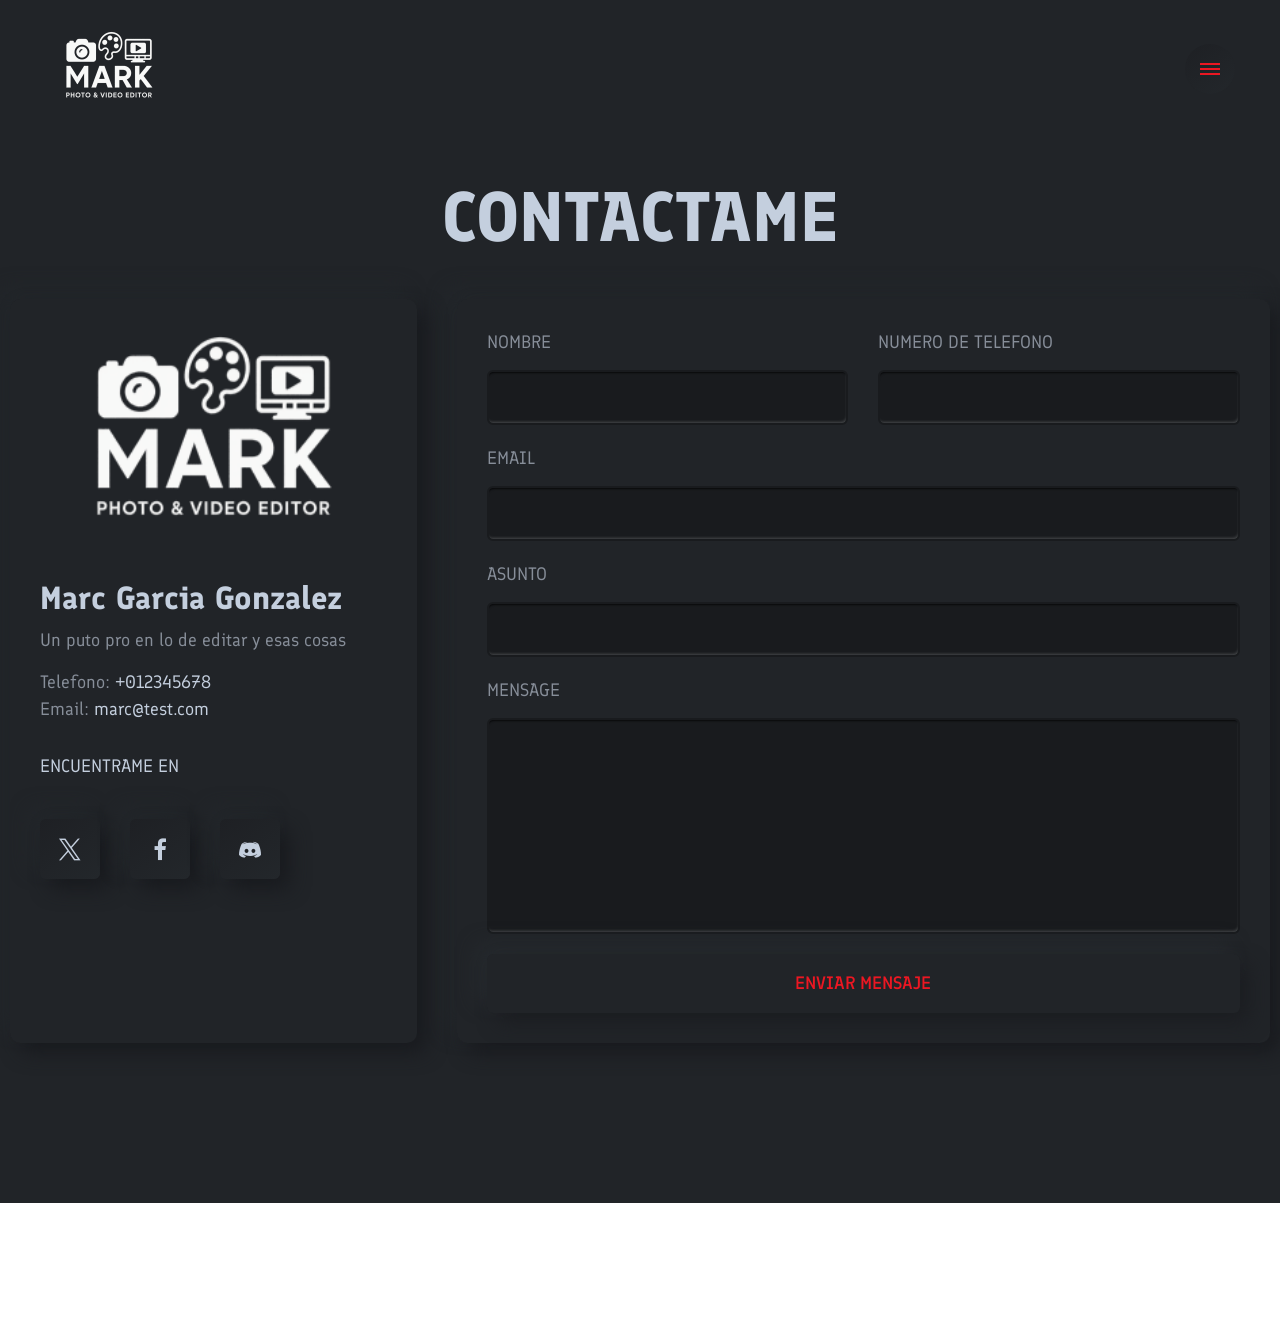
==== contacto.html @ 2a56af38 "create github pages" ====
<!DOCTYPE html>
<html  >
<head>
  
  <meta charset="UTF-8">
  <meta http-equiv="X-UA-Compatible" content="IE=edge">
  
  <meta name="viewport" content="width=device-width, initial-scale=1, minimum-scale=1">
  <link rel="shortcut icon" href="assets/images/chatgpt-image-5-may-2025-22-16-31.png-256x256.png" type="image/x-icon">
  <meta name="description" content="">
  
  
  <title>Contacto</title>
  <link rel="stylesheet" href="assets/bootstrap/css/bootstrap.min.css">
  <link rel="stylesheet" href="assets/bootstrap/css/bootstrap-grid.min.css">
  <link rel="stylesheet" href="assets/bootstrap/css/bootstrap-reboot.min.css">
  <link rel="stylesheet" href="assets/animatecss/animate.css">
  <link rel="stylesheet" href="assets/popup-overlay-plugin/style.css">
  <link rel="stylesheet" href="assets/dropdown/css/style.css">
  <link rel="stylesheet" href="assets/socicon/css/styles.css">
  <link rel="stylesheet" href="assets/theme/css/style.css">
  <link rel="stylesheet" href="assets/recaptcha.css">
  <link rel="preload" href="https://fonts.googleapis.com/css?family=Finlandica:400,500,600,700,400i,500i,600i,700i&display=swap" as="style" onload="this.onload=null;this.rel='stylesheet'">
  <noscript><link rel="stylesheet" href="https://fonts.googleapis.com/css?family=Finlandica:400,500,600,700,400i,500i,600i,700i&display=swap"></noscript>
  <link rel="preload" as="style" href="assets/mobirise/css/mbr-additional.css?v=JYFDzs"><link rel="stylesheet" href="assets/mobirise/css/mbr-additional.css?v=JYFDzs" type="text/css">

  
  
  

</head>
<body>
  
  <section data-bs-version="5.1" class="menu menu2 expertm5 cid-uKkvyQQV8Y" once="menu" id="amenu2-l">
    

    <nav class="navbar navbar-dropdown navbar-fixed-top navbar-expand-lg">
        <div class="container-fluid">
            <div class="navbar-brand">
                <span class="navbar-logo">
                    <a href="#">
                        <img src="assets/images/chatgpt-image-5-may-2025-22-16-31.png-256x256.png" alt="" style="height: 8rem;">
                    </a>
                </span>
                
            </div>
            <div class="offcanvas_box">
                <button class="btn_offcanvas" type="button" data-bs-toggle="offcanvas" data-bs-target="#offcanvasRight" aria-controls="offcanvasRight">
                    <div class="hamburger-offcanvas">
                        <span></span>
                        <span></span>
                        <span></span>
                        <span></span>
                    </div>
                </button>
                <div class="offcanvas offcanvas-end" tabindex="-1" id="offcanvasRight" aria-labelledby="offcanvasRightLabel">

                    <div class="offcanvas-body">
                        <div class="offcanvas_head">
                            <div class="offcanvas_head_container">
                                <div class="navbar-brand">
                                <span class="navbar-logo">
                                     <a href="#">
                                        <img src="assets/images/chatgpt-image-5-may-2025-22-05-30.png-140x140.png" alt="" style="height: 8rem;">
                                     </a>
                                </span>
                                    <span class="navbar-caption-wrap"><a class="navbar-caption text-white display-4" href="#">Marc</a></span>
                                </div>
                                <button type="button" class="btn-close text-reset" data-bs-dismiss="offcanvas" aria-label="Close">
                                    <div class="hamburger-offcanvas">
                                        <span></span>
                                        <span></span>
                                        <span></span>
                                        <span></span>
                                    </div>
                                </button>
                            </div>
                            
                        </div>
                        <div class="offcanvas_link">
                            <ul class="navbar-nav nav-dropdown" data-app-modern-menu="true"><li class="nav-item">
                                    <a class="nav-link link text-warning text-primary display-7" href="index.html">LOBBY</a>
                                </li>
                                <li class="nav-item">
                                    <a class="nav-link link text-warning text-primary display-7" href="fotografias.html">FOTOGRAFIAS</a>
                                </li>
                                <li class="nav-item">
                                    <a class="nav-link link text-warning text-primary display-7" href="proyectos.html">PROYECTOS</a>
                                </li>
                                <li class="nav-item">
                                    <a class="nav-link link text-warning text-primary display-7" href="contacto.html">CONTACTO</a>
                                </li></ul>
                        </div>
                        <div class="social-container">
                            <p class="social-title mbr-fonts-style display-7">SIGUEME</p>
                            <div class="social-list justify-content-start">
                                <div class="soc-item">
                                    <a href="index.html"><span class="mbr-iconfont mbr-iconfont-social socicon-twitter socicon"></span></a>
                                </div>
                                <div class="soc-item">
                                    <a href="index.html"><span class="mbr-iconfont mbr-iconfont-social socicon-facebook socicon"></span></a>
                                </div>
                                <div class="soc-item">
                                    <a href="index.html"><span class="mbr-iconfont mbr-iconfont-social socicon-instagram socicon"></span></a>
                                </div>
                                
                                
                                
                            </div>
                        </div>
                        
                    </div>
                </div>
            </div>
        </div>
    </nav>
</section>

<section data-bs-version="5.1" class="form1 expertm5 cid-uKmn4kPwhl" id="aform1-n">
    
    
    <div class="container">
        <div class="row">
            <div class="col-12">
                <div class="mbr-section-head">
                    
                    <h5 class="mbr-section-subtitle mbr-fonts-style align-center mb-0 display-2"><strong>CONTACTAME</strong></h5>
                </div>
            </div>
        </div>

        <div class="row justify-content-center">
            <div class="col-12 col-lg-4 col-info-card">
                <div class="item-card">
                    <div class="item-wrap">
                        <div class="card-bg"></div>
                        <div class="item-img">
                            <img src="assets/images/chatgpt-image-5-may-2025-22-16-31.png-256x256.png" alt="">
                        </div>
                        <div class="card-box">
                            <h5 class="card-title mbr-fonts-style display-5">
                               <strong>Marc Garcia Gonzalez</strong></h5>
                            <h6 class="card-subtitle mbr-fonts-style display-7">
                                Un puto pro en lo de editar y esas cosas</h6>
                            
                            <p class="card-contacts mbr-fonts-style mb-0 display-7">
                                Telefono: <a href="#" class="text-white text-primary">+012345678</a><br>
                                Email: <a href="#" class="text-white text-primary">marc@test.com</a></p>
                            <div class="social-container">
                                <p class="social-title mbr-fonts-style display-7">
                                    ENCUENTRAME EN</p>
                                <div class="social-list">
                                    <div class="soc-item">
                                        <span class="socicon-twitter socicon mbr-iconfont mbr-iconfont-social"></span>
                                    </div>
                                    <div class="soc-item">
                                        <span class="socicon-facebook socicon mbr-iconfont mbr-iconfont-social"></span>
                                    </div>
                                    <div class="soc-item">
                                        <span class="mbr-iconfont mbr-iconfont-social socicon-discord socicon"></span>
                                    </div>
                                    
                                    
                                    
                                </div>
                            </div>
                        </div>
                    </div>
                </div>
            </div>

            <div class="col-12 col-lg-8 col-form">
                <div class="form-main-container">
                    <div class="form-wrap">
                        <div class="mbr-form" data-form-type="formoid">
<!--Formbuilder Form-->
<form action="https://mobirise.eu/" method="POST" class="mbr-form form-with-styler mx-auto" data-form-title="Form Name"><input type="hidden" name="email" data-form-email="true" value="XLIodbEtuKrwDlwmhZgw0QREOmQw+qXCAob+3Mb923tatjpRUhVG7QhGPBIw1Jo+aX4RdV+Vuq+1DkN7ukPOX3sz3mN1dZc/PKiN6fAQX24ayhIsrVcOmVIheKPLzpPR.LLBRqc1PZ9yitRtQyTWQied3001iBHebkelhpubJBDkB0RBhgb0DcIIXcfin+KBc7yu24U6Le0PMA01UcJhhTFtfJn2B7hntXTpMs9x9vzKmeGcaoR3oyY60z2K3WPf8">
<div class="row">
<div hidden="hidden" data-form-alert="" class="alert alert-success col-12">Thanks for filling out the form!</div>
<div hidden="hidden" data-form-alert-danger="" class="alert alert-danger col-12"> Oops...! some problem! </div>
</div>
<div class="dragArea row">
<div class="col-lg-6 col-md-12 col-sm-12 form-group mb-3" data-for="name">
<label for="name-aform1-n" class="form-control-label mbr-fonts-style display-7">NOMBRE</label>
<input type="text" name="name" data-form-field="name" class="form-control display-7" value="" id="name-aform1-n">
</div>
<div class="col-lg-6 col-md-12 col-sm-12 form-group mb-3" data-for="phone">
<label for="phone-aform1-n" class="form-control-label mbr-fonts-style display-7">NUMERO DE TELEFONO</label>
<input type="text" name="phone" data-form-field="phone" class="form-control display-7" value="" id="phone-aform1-n">
</div>
<div data-for="email" class="col-lg-12 col-md-12 col-sm-12 form-group mb-3">
<label for="email-aform1-n" class="form-control-label mbr-fonts-style display-7">EMAIL</label>
<input type="email" name="email" data-form-field="email" class="form-control display-7" value="" id="email-aform1-n">
</div>
<div data-for="subject" class="col-lg-12 col-md-12 col-sm-12 form-group mb-3">
<label for="subject-aform1-n" class="form-control-label mbr-fonts-style display-7">ASUNTO</label>
<input type="text" name="subject" data-form-field="subject" class="form-control display-7" value="" id="subject-aform1-n">
</div>
<div data-for="textarea" class="col-lg-12 col-md-12 col-sm-12 form-group mb-3">
<label for="textarea-aform1-n" class="form-control-label mbr-fonts-style display-7">MENSAGE</label>
<textarea name="textarea" data-form-field="textarea" class="form-control display-7" id="textarea-aform1-n"></textarea>
</div>
<div class="col-12 align-center mbr-section-btn custom-section-btn">
<button type="submit" class="w-100 btn btn-warning-outline display-7">ENVIAR MENSAJE</button>
</div>
</div>
</form><!--Formbuilder Form-->
</div>
                    </div>
                </div>
            </div>
        </div>
    </div>
</section>

<section data-bs-version="5.1" class="footer2 expertm5 cid-thXV9fHxsF mbr-reveal" once="footers" id="afooter2-m">

    

    

    <div class="container-fluid">
        <div class="row">
            <div class="col-12">
                <div class="border-item">
                </div>
            </div>
            <div class="col-12">
                <div class="copyright-container w-100">
                    <p class="mbr-text mb-0 mbr-fonts-style display-7">
                        © Copyright 2030 mANCO - All Rights Reserved
                    </p>
                </div>
            </div>
        </div>
    </div>
</section>


<script src="assets/bootstrap/js/bootstrap.bundle.min.js"></script>
  <script src="assets/smoothscroll/smooth-scroll.js"></script>
  <script src="assets/ytplayer/index.js"></script>
  <script src="assets/dropdown/js/navbar-dropdown.js"></script>
  <script src="assets/theme/js/script.js"></script>
  <script src="assets/formoid.min.js"></script>
  
  
  
  <input name="animation" type="hidden">
  
</body>
</html>
---- assets/popup-overlay-plugin/style.css ----
html.is-builder .modal-backdrop.show {
    display: none !important;
}
---- assets/dropdown/css/style.css ----
.navbar-dropdown {
  left: 0;
  padding: 0;
  position: absolute;
  right: 0;
  top: 0;
  transition: all 0.45s ease;
  z-index: 1030;
  background: #282828; }
  .navbar-dropdown .navbar-logo {
    margin-right: 0.8rem;
    transition: margin 0.3s ease-in-out;
    vertical-align: middle; }
    .navbar-dropdown .navbar-logo img {
      height: 3.125rem;
      transition: all 0.3s ease-in-out; }
    .navbar-dropdown .navbar-logo.mbr-iconfont {
      font-size: 3.125rem;
      line-height: 3.125rem; }
  .navbar-dropdown .navbar-caption {
    font-weight: 700;
    white-space: normal;
    vertical-align: -4px;
    line-height: 3.125rem !important; }
    .navbar-dropdown .navbar-caption, .navbar-dropdown .navbar-caption:hover {
      color: inherit;
      text-decoration: none; }
  .navbar-dropdown .mbr-iconfont + .navbar-caption {
    vertical-align: -1px; }
  .navbar-dropdown.navbar-fixed-top {
    position: fixed; }
  .navbar-dropdown .navbar-brand span {
    vertical-align: -4px; }
  .navbar-dropdown.bg-color.transparent {
    background: none; }
  .navbar-dropdown.navbar-short .navbar-brand {
    padding: 0.625rem 0; }
    .navbar-dropdown.navbar-short .navbar-brand span {
      vertical-align: -1px; }
  .navbar-dropdown.navbar-short .navbar-caption {
    line-height: 2.375rem !important;
    vertical-align: -2px; }
  .navbar-dropdown.navbar-short .navbar-logo {
    margin-right: 0.5rem; }
    .navbar-dropdown.navbar-short .navbar-logo img {
      height: 2.375rem; }
    .navbar-dropdown.navbar-short .navbar-logo.mbr-iconfont {
      font-size: 2.375rem;
      line-height: 2.375rem; }
  .navbar-dropdown.navbar-short .mbr-table-cell {
    height: 3.625rem; }
  .navbar-dropdown .navbar-close {
    left: 0.6875rem;
    position: fixed;
    top: 0.75rem;
    z-index: 1000; }
  .navbar-dropdown .hamburger-icon {
    content: "";
    display: inline-block;
    vertical-align: middle;
    width: 16px;
    -webkit-box-shadow: 0 -6px 0 1px #282828,0 0 0 1px #282828,0 6px 0 1px #282828;
    -moz-box-shadow: 0 -6px 0 1px #282828,0 0 0 1px #282828,0 6px 0 1px #282828;
    box-shadow: 0 -6px 0 1px #282828,0 0 0 1px #282828,0 6px 0 1px #282828; }

.dropdown-menu .dropdown-toggle[data-toggle="dropdown-submenu"]::after {
  border-bottom: 0.35em solid transparent;
  border-left: 0.35em solid;
  border-right: 0;
  border-top: 0.35em solid transparent;
  margin-left: 0.3rem; }

.dropdown-menu .dropdown-item:focus {
  outline: 0; }

.nav-dropdown {
  font-size: 0.75rem;
  font-weight: 500;
  height: auto !important; }
  .nav-dropdown .nav-btn {
    padding-left: 1rem; }
  .nav-dropdown .link {
    margin: .667em 1.667em;
    font-weight: 500;
    padding: 0;
    transition: color .2s ease-in-out; }
    .nav-dropdown .link.dropdown-toggle {
      margin-right: 2.583em; }
      .nav-dropdown .link.dropdown-toggle::after {
        margin-left: .25rem;
        border-top: 0.35em solid;
        border-right: 0.35em solid transparent;
        border-left: 0.35em solid transparent;
        border-bottom: 0; }
      .nav-dropdown .link.dropdown-toggle[aria-expanded="true"] {
        margin: 0;
        padding: 0.667em 3.263em  0.667em 1.667em; }
  .nav-dropdown .link::after,
  .nav-dropdown .dropdown-item::after {
    color: inherit; }
  .nav-dropdown .btn {
    font-size: 0.75rem;
    font-weight: 700;
    letter-spacing: 0;
    margin-bottom: 0;
    padding-left: 1.25rem;
    padding-right: 1.25rem; }
  .nav-dropdown .dropdown-menu {
    border-radius: 0;
    border: 0;
    left: 0;
    margin: 0;
    padding-bottom: 1.25rem;
    padding-top: 1.25rem;
    position: relative; }
  .nav-dropdown .dropdown-submenu {
    margin-left: 0.125rem;
    top: 0; }
  .nav-dropdown .dropdown-item {
    font-weight: 500;
    line-height: 2;
    padding: 0.3846em 4.615em 0.3846em 1.5385em;
    position: relative;
    transition: color .2s ease-in-out, background-color .2s ease-in-out; }
    .nav-dropdown .dropdown-item::after {
      margin-top: -0.3077em;
      position: absolute;
      right: 1.1538em;
      top: 50%; }
    .nav-dropdown .dropdown-item:focus, .nav-dropdown .dropdown-item:hover {
      background: none; }

@media (max-width: 767px) {
  .nav-dropdown.navbar-toggleable-sm {
    bottom: 0;
    display: none;
    left: 0;
    overflow-x: hidden;
    position: fixed;
    top: 0;
    transform: translateX(-100%);
    -ms-transform: translateX(-100%);
    -webkit-transform: translateX(-100%);
    width: 18.75rem;
    z-index: 999; } }
.nav-dropdown.navbar-toggleable-xl {
  bottom: 0;
  display: none;
  left: 0;
  overflow-x: hidden;
  position: fixed;
  top: 0;
  transform: translateX(-100%);
  -ms-transform: translateX(-100%);
  -webkit-transform: translateX(-100%);
  width: 18.75rem;
  z-index: 999; }

.nav-dropdown-sm {
  display: block !important;
  overflow-x: hidden;
  overflow: auto;
  padding-top: 3.875rem; }
  .nav-dropdown-sm::after {
    content: "";
    display: block;
    height: 3rem;
    width: 100%; }
  .nav-dropdown-sm.collapse.in ~ .navbar-close {
    display: block !important; }
  .nav-dropdown-sm.collapsing, .nav-dropdown-sm.collapse.in {
    transform: translateX(0);
    -ms-transform: translateX(0);
    -webkit-transform: translateX(0);
    transition: all 0.25s ease-out;
    -webkit-transition: all 0.25s ease-out;
    background: #282828; }
  .nav-dropdown-sm.collapsing[aria-expanded="false"] {
    transform: translateX(-100%);
    -ms-transform: translateX(-100%);
    -webkit-transform: translateX(-100%); }
  .nav-dropdown-sm .nav-item {
    display: block;
    margin-left: 0 !important;
    padding-left: 0; }
  .nav-dropdown-sm .link,
  .nav-dropdown-sm .dropdown-item {
    border-top: 1px dotted rgba(255, 255, 255, 0.1);
    font-size: 0.8125rem;
    line-height: 1.6;
    margin: 0 !important;
    padding: 0.875rem 2.4rem 0.875rem 1.5625rem !important;
    position: relative;
    white-space: normal; }
    .nav-dropdown-sm .link:focus, .nav-dropdown-sm .link:hover,
    .nav-dropdown-sm .dropdown-item:focus,
    .nav-dropdown-sm .dropdown-item:hover {
      background: rgba(0, 0, 0, 0.2) !important;
      color: #c0a375; }
  .nav-dropdown-sm .nav-btn {
    position: relative;
    padding: 1.5625rem 1.5625rem 0 1.5625rem; }
    .nav-dropdown-sm .nav-btn::before {
      border-top: 1px dotted rgba(255, 255, 255, 0.1);
      content: "";
      left: 0;
      position: absolute;
      top: 0;
      width: 100%; }
    .nav-dropdown-sm .nav-btn + .nav-btn {
      padding-top: 0.625rem; }
      .nav-dropdown-sm .nav-btn + .nav-btn::before {
        display: none; }
  .nav-dropdown-sm .btn {
    padding: 0.625rem 0; }
  .nav-dropdown-sm .dropdown-toggle[data-toggle="dropdown-submenu"]::after {
    margin-left: .25rem;
    border-top: 0.35em solid;
    border-right: 0.35em solid transparent;
    border-left: 0.35em solid transparent;
    border-bottom: 0; }
  .nav-dropdown-sm .dropdown-toggle[data-toggle="dropdown-submenu"][aria-expanded="true"]::after {
    border-top: 0;
    border-right: 0.35em solid transparent;
    border-left: 0.35em solid transparent;
    border-bottom: 0.35em solid; }
  .nav-dropdown-sm .dropdown-menu {
    margin: 0;
    padding: 0;
    position: relative;
    top: 0;
    left: 0;
    width: 100%;
    border: 0;
    float: none;
    border-radius: 0;
    background: none; }
  .nav-dropdown-sm .dropdown-submenu {
    left: 100%;
    margin-left: 0.125rem;
    margin-top: -1.25rem;
    top: 0; }

.navbar-toggleable-sm .nav-dropdown .dropdown-menu {
  position: absolute; }

.navbar-toggleable-sm .nav-dropdown .dropdown-submenu {
  left: 100%;
  margin-left: 0.125rem;
  margin-top: -1.25rem;
  top: 0; }

.navbar-toggleable-sm.opened .nav-dropdown .dropdown-menu {
  position: relative; }

.navbar-toggleable-sm.opened .nav-dropdown .dropdown-submenu {
  left: 0;
  margin-left: 00rem;
  margin-top: 0rem;
  top: 0; }

.is-builder .nav-dropdown.collapsing {
  transition: none !important; }
---- assets/socicon/css/styles.css ----
@charset "UTF-8";

@font-face {
  font-family: 'Socicon';
  src:  url('../fonts/socicon.eot');
  src:  url('../fonts/socicon.eot?#iefix') format('embedded-opentype'),
    url('../fonts/socicon.woff2') format('woff2'),
    url('../fonts/socicon.ttf') format('truetype'),
    url('../fonts/socicon.woff') format('woff'),
    url('../fonts/socicon.svg#socicon') format('svg');
  font-weight: normal;
  font-style: normal;
  font-display: swap;
}

[data-icon]:before {
  font-family: "socicon" !important;
  content: attr(data-icon);
  font-style: normal !important;
  font-weight: normal !important;
  font-variant: normal !important;
  text-transform: none !important;
  speak: none;
  line-height: 1;
  -webkit-font-smoothing: antialiased;
  -moz-osx-font-smoothing: grayscale;
}

[class^="socicon-"], [class*=" socicon-"] {
  /* use !important to prevent issues with browser extensions that change fonts */
  font-family: 'Socicon' !important;
  speak: none;
  font-style: normal;
  font-weight: normal;
  font-variant: normal;
  text-transform: none;
  line-height: 1;

  /* Better Font Rendering =========== */
  -webkit-font-smoothing: antialiased;
  -moz-osx-font-smoothing: grayscale;
}

.socicon-500px:before {
  content: "\e000";
}
.socicon-8tracks:before {
  content: "\e001";
}
.socicon-airbnb:before {
  content: "\e002";
}
.socicon-alliance:before {
  content: "\e003";
}
.socicon-amazon:before {
  content: "\e004";
}
.socicon-amplement:before {
  content: "\e005";
}
.socicon-android:before {
  content: "\e006";
}
.socicon-angellist:before {
  content: "\e007";
}
.socicon-apple:before {
  content: "\e008";
}
.socicon-appnet:before {
  content: "\e009";
}
.socicon-baidu:before {
  content: "\e00a";
}
.socicon-bandcamp:before {
  content: "\e00b";
}
.socicon-battlenet:before {
  content: "\e00c";
}
.socicon-mixer:before {
  content: "\e00d";
}
.socicon-bebee:before {
  content: "\e00e";
}
.socicon-bebo:before {
  content: "\e00f";
}
.socicon-behance:before {
  content: "\e010";
}
.socicon-blizzard:before {
  content: "\e011";
}
.socicon-blogger:before {
  content: "\e012";
}
.socicon-buffer:before {
  content: "\e013";
}
.socicon-chrome:before {
  content: "\e014";
}
.socicon-coderwall:before {
  content: "\e015";
}
.socicon-curse:before {
  content: "\e016";
}
.socicon-dailymotion:before {
  content: "\e017";
}
.socicon-deezer:before {
  content: "\e018";
}
.socicon-delicious:before {
  content: "\e019";
}
.socicon-deviantart:before {
  content: "\e01a";
}
.socicon-diablo:before {
  content: "\e01b";
}
.socicon-digg:before {
  content: "\e01c";
}
.socicon-discord:before {
  content: "\e01d";
}
.socicon-disqus:before {
  content: "\e01e";
}
.socicon-douban:before {
  content: "\e01f";
}
.socicon-draugiem:before {
  content: "\e020";
}
.socicon-dribbble:before {
  content: "\e021";
}
.socicon-drupal:before {
  content: "\e022";
}
.socicon-ebay:before {
  content: "\e023";
}
.socicon-ello:before {
  content: "\e024";
}
.socicon-endomodo:before {
  content: "\e025";
}
.socicon-envato:before {
  content: "\e026";
}
.socicon-etsy:before {
  content: "\e027";
}
.socicon-facebook:before {
  content: "\e028";
}
.socicon-feedburner:before {
  content: "\e029";
}
.socicon-filmweb:before {
  content: "\e02a";
}
.socicon-firefox:before {
  content: "\e02b";
}
.socicon-flattr:before {
  content: "\e02c";
}
.socicon-flickr:before {
  content: "\e02d";
}
.socicon-formulr:before {
  content: "\e02e";
}
.socicon-forrst:before {
  content: "\e02f";
}
.socicon-foursquare:before {
  content: "\e030";
}
.socicon-friendfeed:before {
  content: "\e031";
}
.socicon-github:before {
  content: "\e032";
}
.socicon-goodreads:before {
  content: "\e033";
}
.socicon-google:before {
  content: "\e034";
}
.socicon-googlescholar:before {
  content: "\e035";
}
.socicon-googlegroups:before {
  content: "\e036";
}
.socicon-googlephotos:before {
  content: "\e037";
}
.socicon-googleplus:before {
  content: "\e038";
}
.socicon-grooveshark:before {
  content: "\e039";
}
.socicon-hackerrank:before {
  content: "\e03a";
}
.socicon-hearthstone:before {
  content: "\e03b";
}
.socicon-hellocoton:before {
  content: "\e03c";
}
.socicon-heroes:before {
  content: "\e03d";
}
.socicon-smashcast:before {
  content: "\e03e";
}
.socicon-horde:before {
  content: "\e03f";
}
.socicon-houzz:before {
  content: "\e040";
}
.socicon-icq:before {
  content: "\e041";
}
.socicon-identica:before {
  content: "\e042";
}
.socicon-imdb:before {
  content: "\e043";
}
.socicon-instagram:before {
  content: "\e044";
}
.socicon-issuu:before {
  content: "\e045";
}
.socicon-istock:before {
  content: "\e046";
}
.socicon-itunes:before {
  content: "\e047";
}
.socicon-keybase:before {
  content: "\e048";
}
.socicon-lanyrd:before {
  content: "\e049";
}
.socicon-lastfm:before {
  content: "\e04a";
}
.socicon-line:before {
  content: "\e04b";
}
.socicon-linkedin:before {
  content: "\e04c";
}
.socicon-livejournal:before {
  content: "\e04d";
}
.socicon-lyft:before {
  content: "\e04e";
}
.socicon-macos:before {
  content: "\e04f";
}
.socicon-mail:before {
  content: "\e050";
}
.socicon-medium:before {
  content: "\e051";
}
.socicon-meetup:before {
  content: "\e052";
}
.socicon-mixcloud:before {
  content: "\e053";
}
.socicon-modelmayhem:before {
  content: "\e054";
}
.socicon-mumble:before {
  content: "\e055";
}
.socicon-myspace:before {
  content: "\e056";
}
.socicon-newsvine:before {
  content: "\e057";
}
.socicon-nintendo:before {
  content: "\e058";
}
.socicon-npm:before {
  content: "\e059";
}
.socicon-odnoklassniki:before {
  content: "\e05a";
}
.socicon-openid:before {
  content: "\e05b";
}
.socicon-opera:before {
  content: "\e05c";
}
.socicon-outlook:before {
  content: "\e05d";
}
.socicon-overwatch:before {
  content: "\e05e";
}
.socicon-patreon:before {
  content: "\e05f";
}
.socicon-paypal:before {
  content: "\e060";
}
.socicon-periscope:before {
  content: "\e061";
}
.socicon-persona:before {
  content: "\e062";
}
.socicon-pinterest:before {
  content: "\e063";
}
.socicon-play:before {
  content: "\e064";
}
.socicon-player:before {
  content: "\e065";
}
.socicon-playstation:before {
  content: "\e066";
}
.socicon-pocket:before {
  content: "\e067";
}
.socicon-qq:before {
  content: "\e068";
}
.socicon-quora:before {
  content: "\e069";
}
.socicon-raidcall:before {
  content: "\e06a";
}
.socicon-ravelry:before {
  content: "\e06b";
}
.socicon-reddit:before {
  content: "\e06c";
}
.socicon-renren:before {
  content: "\e06d";
}
.socicon-researchgate:before {
  content: "\e06e";
}
.socicon-residentadvisor:before {
  content: "\e06f";
}
.socicon-reverbnation:before {
  content: "\e070";
}
.socicon-rss:before {
  content: "\e071";
}
.socicon-sharethis:before {
  content: "\e072";
}
.socicon-skype:before {
  content: "\e073";
}
.socicon-slideshare:before {
  content: "\e074";
}
.socicon-smugmug:before {
  content: "\e075";
}
.socicon-snapchat:before {
  content: "\e076";
}
.socicon-songkick:before {
  content: "\e077";
}
.socicon-soundcloud:before {
  content: "\e078";
}
.socicon-spotify:before {
  content: "\e079";
}
.socicon-stackexchange:before {
  content: "\e07a";
}
.socicon-stackoverflow:before {
  content: "\e07b";
}
.socicon-starcraft:before {
  content: "\e07c";
}
.socicon-stayfriends:before {
  content: "\e07d";
}
.socicon-steam:before {
  content: "\e07e";
}
.socicon-storehouse:before {
  content: "\e07f";
}
.socicon-strava:before {
  content: "\e080";
}
.socicon-streamjar:before {
  content: "\e081";
}
.socicon-stumbleupon:before {
  content: "\e082";
}
.socicon-swarm:before {
  content: "\e083";
}
.socicon-teamspeak:before {
  content: "\e084";
}
.socicon-teamviewer:before {
  content: "\e085";
}
.socicon-technorati:before {
  content: "\e086";
}
.socicon-telegram:before {
  content: "\e087";
}
.socicon-tripadvisor:before {
  content: "\e088";
}
.socicon-tripit:before {
  content: "\e089";
}
.socicon-triplej:before {
  content: "\e08a";
}
.socicon-tumblr:before {
  content: "\e08b";
}
.socicon-twitch:before {
  content: "\e08c";
}
.socicon-twitter:before {
  content: "\e08d";
}
.socicon-uber:before {
  content: "\e08e";
}
.socicon-ventrilo:before {
  content: "\e08f";
}
.socicon-viadeo:before {
  content: "\e090";
}
.socicon-viber:before {
  content: "\e091";
}
.socicon-viewbug:before {
  content: "\e092";
}
.socicon-vimeo:before {
  content: "\e093";
}
.socicon-vine:before {
  content: "\e094";
}
.socicon-vkontakte:before {
  content: "\e095";
}
.socicon-warcraft:before {
  content: "\e096";
}
.socicon-wechat:before {
  content: "\e097";
}
.socicon-weibo:before {
  content: "\e098";
}
.socicon-whatsapp:before {
  content: "\e099";
}
.socicon-wikipedia:before {
  content: "\e09a";
}
.socicon-windows:before {
  content: "\e09b";
}
.socicon-wordpress:before {
  content: "\e09c";
}
.socicon-wykop:before {
  content: "\e09d";
}
.socicon-xbox:before {
  content: "\e09e";
}
.socicon-xing:before {
  content: "\e09f";
}
.socicon-yahoo:before {
  content: "\e0a0";
}
.socicon-yammer:before {
  content: "\e0a1";
}
.socicon-yandex:before {
  content: "\e0a2";
}
.socicon-yelp:before {
  content: "\e0a3";
}
.socicon-younow:before {
  content: "\e0a4";
}
.socicon-youtube:before {
  content: "\e0a5";
}
.socicon-zapier:before {
  content: "\e0a6";
}
.socicon-zerply:before {
  content: "\e0a7";
}
.socicon-zomato:before {
  content: "\e0a8";
}
.socicon-zynga:before {
  content: "\e0a9";
}
.socicon-spreadshirt:before {
  content: "\e901";
}
.socicon-gamejolt:before {
  content: "\e902";
}
.socicon-trello:before {
  content: "\e903";
}
.socicon-tunein:before {
  content: "\e904";
}
.socicon-bloglovin:before {
  content: "\e905";
}
.socicon-gamewisp:before {
  content: "\e906";
}
.socicon-messenger:before {
  content: "\e907";
}
.socicon-pandora:before {
  content: "\e908";
}
.socicon-augment:before {
  content: "\e909";
}
.socicon-bitbucket:before {
  content: "\e90a";
}
.socicon-fyuse:before {
  content: "\e90b";
}
.socicon-yt-gaming:before {
  content: "\e90c";
}
.socicon-sketchfab:before {
  content: "\e90d";
}
.socicon-mobcrush:before {
  content: "\e90e";
}
.socicon-microsoft:before {
  content: "\e90f";
}
.socicon-realtor:before {
  content: "\e910";
}
.socicon-tidal:before {
  content: "\e911";
}
.socicon-qobuz:before {
  content: "\e912";
}
.socicon-natgeo:before {
  content: "\e913";
}
.socicon-mastodon:before {
  content: "\e914";
}
.socicon-unsplash:before {
  content: "\e915";
}
.socicon-homeadvisor:before {
  content: "\e916";
}
.socicon-angieslist:before {
  content: "\e917";
}
.socicon-codepen:before {
  content: "\e918";
}
.socicon-slack:before {
  content: "\e919";
}
.socicon-openaigym:before {
  content: "\e91a";
}
.socicon-logmein:before {
  content: "\e91b";
}
.socicon-fiverr:before {
  content: "\e91c";
}
.socicon-gotomeeting:before {
  content: "\e91d";
}
.socicon-aliexpress:before {
  content: "\e91e";
}
.socicon-guru:before {
  content: "\e91f";
}
.socicon-appstore:before {
  content: "\e920";
}
.socicon-homes:before {
  content: "\e921";
}
.socicon-zoom:before {
  content: "\e922";
}
.socicon-alibaba:before {
  content: "\e923";
}
.socicon-craigslist:before {
  content: "\e924";
}
.socicon-wix:before {
  content: "\e925";
}
.socicon-redfin:before {
  content: "\e926";
}
.socicon-googlecalendar:before {
  content: "\e927";
}
.socicon-shopify:before {
  content: "\e928";
}
.socicon-freelancer:before {
  content: "\e929";
}
.socicon-seedrs:before {
  content: "\e92a";
}
.socicon-bing:before {
  content: "\e92b";
}
.socicon-doodle:before {
  content: "\e92c";
}
.socicon-bonanza:before {
  content: "\e92d";
}
.socicon-squarespace:before {
  content: "\e92e";
}
.socicon-toptal:before {
  content: "\e92f";
}
.socicon-gust:before {
  content: "\e930";
}
.socicon-ask:before {
  content: "\e931";
}
.socicon-trulia:before {
  content: "\e932";
}
.socicon-loomly:before {
  content: "\e933";
}
.socicon-ghost:before {
  content: "\e934";
}
.socicon-upwork:before {
  content: "\e935";
}
.socicon-fundable:before {
  content: "\e936";
}
.socicon-booking:before {
  content: "\e937";
}
.socicon-googlemaps:before {
  content: "\e938";
}
.socicon-zillow:before {
  content: "\e939";
}
.socicon-niconico:before {
  content: "\e93a";
}
.socicon-toneden:before {
  content: "\e93b";
}
.socicon-crunchbase:before {
  content: "\e93c";
}
.socicon-homefy:before {
  content: "\e93d";
}
.socicon-calendly:before {
  content: "\e93e";
}
.socicon-livemaster:before {
  content: "\e93f";
}
.socicon-udemy:before {
  content: "\e940";
}
.socicon-codered:before {
  content: "\e941";
}
.socicon-origin:before {
  content: "\e942";
}
.socicon-nextdoor:before {
  content: "\e943";
}
.socicon-portfolio:before {
  content: "\e944";
}
.socicon-instructables:before {
  content: "\e945";
}
.socicon-gitlab:before {
  content: "\e946";
}
.socicon-hackernews:before {
  content: "\e947";
}
.socicon-smashwords:before {
  content: "\e948";
}
.socicon-kobo:before {
  content: "\e949";
}
.socicon-bookbub:before {
  content: "\e94a";
}
.socicon-mailru:before {
  content: "\e94b";
}
.socicon-moddb:before {
  content: "\e94c";
}
.socicon-indiedb:before {
  content: "\e94d";
}
.socicon-traxsource:before {
  content: "\e94e";
}
.socicon-gamefor:before {
  content: "\e94f";
}
.socicon-pixiv:before {
  content: "\e950";
}
.socicon-myanimelist:before {
  content: "\e951";
}
.socicon-blackberry:before {
  content: "\e952";
}
.socicon-wickr:before {
  content: "\e953";
}
.socicon-spip:before {
  content: "\e954";
}
.socicon-napster:before {
  content: "\e955";
}
.socicon-beatport:before {
  content: "\e956";
}
.socicon-hackerone:before {
  content: "\e957";
}
.socicon-internet:before {
  content: "\e958";
}
.socicon-ubuntu:before {
  content: "\e959";
}
.socicon-artstation:before {
  content: "\e95a";
}
.socicon-invision:before {
  content: "\e95b";
}
.socicon-torial:before {
  content: "\e95c";
}
.socicon-collectorz:before {
  content: "\e95d";
}
.socicon-seenthis:before {
  content: "\e95e";
}
.socicon-googleplaymusic:before {
  content: "\e95f";
}
.socicon-debian:before {
  content: "\e960";
}
.socicon-filmfreeway:before {
  content: "\e961";
}
.socicon-gnome:before {
  content: "\e962";
}
.socicon-itchio:before {
  content: "\e963";
}
.socicon-jamendo:before {
  content: "\e964";
}
.socicon-mix:before {
  content: "\e965";
}
.socicon-sharepoint:before {
  content: "\e966";
}
.socicon-tinder:before {
  content: "\e967";
}
.socicon-windguru:before {
  content: "\e968";
}
.socicon-cdbaby:before {
  content: "\e969";
}
.socicon-elementaryos:before {
  content: "\e96a";
}
.socicon-stage32:before {
  content: "\e96b";
}
.socicon-tiktok:before {
  content: "\e96c";
}
.socicon-gitter:before {
  content: "\e96d";
}
.socicon-letterboxd:before {
  content: "\e96e";
}
.socicon-threema:before {
  content: "\e96f";
}
.socicon-splice:before {
  content: "\e970";
}
.socicon-metapop:before {
  content: "\e971";
}
.socicon-naver:before {
  content: "\e972";
}
.socicon-remote:before {
  content: "\e973";
}
.socicon-flipboard:before {
  content: "\e974";
}
.socicon-googlehangouts:before {
  content: "\e975";
}
.socicon-dlive:before {
  content: "\e976";
}
.socicon-vsco:before {
  content: "\e977";
}
.socicon-stitcher:before {
  content: "\e978";
}
.socicon-avvo:before {
  content: "\e979";
}
.socicon-redbubble:before {
  content: "\e97a";
}
.socicon-society6:before {
  content: "\e97b";
}
.socicon-zazzle:before {
  content: "\e97c";
}
.socicon-eitaa:before {
  content: "\e97d";
}
.socicon-soroush:before {
  content: "\e97e";
}
.socicon-bale:before {
  content: "\e97f";
}
---- assets/theme/css/style.css ----
@charset "UTF-8";
section {
  background-color: #ffffff;
}

body {
  font-style: normal;
  line-height: 1.5;
  font-weight: 400;
  color: #232323;
  position: relative;
}

button {
  background-color: transparent;
  border-color: transparent;
}

section,
.container,
.container-fluid {
  position: relative;
  word-wrap: break-word;
}

a.mbr-iconfont:hover {
  text-decoration: none;
}

.article .lead p,
.article .lead ul,
.article .lead ol,
.article .lead pre,
.article .lead blockquote {
  margin-bottom: 0;
}

a {
  font-style: normal;
  font-weight: 400;
  cursor: pointer;
}
a, a:hover {
  text-decoration: none;
}

.mbr-section-title {
  font-style: normal;
  line-height: 1.3;
}

.mbr-section-subtitle {
  line-height: 1.3;
}

.mbr-text {
  font-style: normal;
  line-height: 1.7;
}

h1,
h2,
h3,
h4,
h5,
h6,
.display-1,
.display-2,
.display-4,
.display-5,
.display-7,
span,
p,
a {
  line-height: 1;
  word-break: break-word;
  word-wrap: break-word;
  font-weight: 400;
}

b,
strong {
  font-weight: bold;
}

input:-webkit-autofill, input:-webkit-autofill:hover, input:-webkit-autofill:focus, input:-webkit-autofill:active {
  transition-delay: 9999s;
  -webkit-transition-property: background-color, color;
  transition-property: background-color, color;
}

textarea[type=hidden] {
  display: none;
}

section {
  background-position: 50% 50%;
  background-repeat: no-repeat;
  background-size: cover;
}
section .mbr-background-video,
section .mbr-background-video-preview {
  position: absolute;
  bottom: 0;
  left: 0;
  right: 0;
  top: 0;
}

.hidden {
  visibility: hidden;
}

.mbr-z-index20 {
  z-index: 20;
}

/*! Base colors */
.mbr-white {
  color: #ffffff;
}

.mbr-black {
  color: #111111;
}

.mbr-bg-white {
  background-color: #ffffff;
}

.mbr-bg-black {
  background-color: #000000;
}

/*! Text-aligns */
.align-left {
  text-align: left;
}

.align-center {
  text-align: center;
}

.align-right {
  text-align: right;
}

/*! Font-weight  */
.mbr-light {
  font-weight: 300;
}

.mbr-regular {
  font-weight: 400;
}

.mbr-semibold {
  font-weight: 500;
}

.mbr-bold {
  font-weight: 700;
}

/*! Media  */
.media-content {
  flex-basis: 100%;
}

.media-container-row {
  display: flex;
  flex-direction: row;
  flex-wrap: wrap;
  justify-content: center;
  align-content: center;
  align-items: start;
}
.media-container-row .media-size-item {
  width: 400px;
}

.media-container-column {
  display: flex;
  flex-direction: column;
  flex-wrap: wrap;
  justify-content: center;
  align-content: center;
  align-items: stretch;
}
.media-container-column > * {
  width: 100%;
}

@media (min-width: 992px) {
  .media-container-row {
    flex-wrap: nowrap;
  }
}
figure {
  margin-bottom: 0;
  overflow: hidden;
}

figure[mbr-media-size] {
  transition: width 0.1s;
}

img,
iframe {
  display: block;
  width: 100%;
}

.card {
  background-color: transparent;
  border: none;
}

.card-box {
  width: 100%;
}

.card-img {
  text-align: center;
  flex-shrink: 0;
  -webkit-flex-shrink: 0;
}

.media {
  max-width: 100%;
  margin: 0 auto;
}

.mbr-figure {
  align-self: center;
}

.media-container > div {
  max-width: 100%;
}

.mbr-figure img,
.card-img img {
  width: 100%;
}

@media (max-width: 991px) {
  .media-size-item {
    width: auto !important;
  }

  .media {
    width: auto;
  }

  .mbr-figure {
    width: 100% !important;
  }
}
/*! Buttons */
.mbr-section-btn {
  margin-left: -0.6rem;
  margin-right: -0.6rem;
  font-size: 0;
}

.btn {
  font-weight: 600;
  border-width: 1px;
  font-style: normal;
  margin: 0.6rem 0.6rem;
  white-space: normal;
  transition: all 0.2s ease-in-out;
  display: inline-flex;
  align-items: center;
  justify-content: center;
  word-break: break-word;
}

.btn-sm {
  font-weight: 600;
  letter-spacing: 0px;
  transition: all 0.3s ease-in-out;
}

.btn-md {
  font-weight: 600;
  letter-spacing: 0px;
  transition: all 0.3s ease-in-out;
}

.btn-lg {
  font-weight: 600;
  letter-spacing: 0px;
  transition: all 0.3s ease-in-out;
}

.btn-form {
  margin: 0;
}
.btn-form:hover {
  cursor: pointer;
}

nav .mbr-section-btn {
  margin-left: 0rem;
  margin-right: 0rem;
}

/*! Btn icon margin */
.btn .mbr-iconfont,
.btn.btn-sm .mbr-iconfont {
  order: 1;
  cursor: pointer;
  margin-left: 0.5rem;
  vertical-align: sub;
}

.btn.btn-md .mbr-iconfont,
.btn.btn-md .mbr-iconfont {
  margin-left: 0.8rem;
}

.mbr-regular {
  font-weight: 400;
}

.mbr-semibold {
  font-weight: 500;
}

.mbr-bold {
  font-weight: 700;
}

[type=submit] {
  -webkit-appearance: none;
}

/*! Full-screen */
.mbr-fullscreen .mbr-overlay {
  min-height: 100vh;
}

.mbr-fullscreen {
  display: flex;
  display: -moz-flex;
  display: -ms-flex;
  display: -o-flex;
  align-items: center;
  min-height: 100vh;
  padding-top: 3rem;
  padding-bottom: 3rem;
}

/*! Map */
.map {
  height: 25rem;
  position: relative;
}
.map iframe {
  width: 100%;
  height: 100%;
}

/*! Scroll to top arrow */
.mbr-arrow-up {
  bottom: 25px;
  right: 90px;
  position: fixed;
  text-align: right;
  z-index: 5000;
  color: #ffffff;
  font-size: 22px;
}

.mbr-arrow-up a {
  background: rgba(0, 0, 0, 0.2);
  border-radius: 50%;
  color: #fff;
  display: inline-block;
  height: 60px;
  width: 60px;
  border: 2px solid #fff;
  outline-style: none !important;
  position: relative;
  text-decoration: none;
  transition: all 0.3s ease-in-out;
  cursor: pointer;
  text-align: center;
}
.mbr-arrow-up a:hover {
  background-color: rgba(0, 0, 0, 0.4);
}
.mbr-arrow-up a i {
  line-height: 60px;
}

.mbr-arrow-up-icon {
  display: block;
  color: #fff;
}

.mbr-arrow-up-icon::before {
  content: "›";
  display: inline-block;
  font-family: serif;
  font-size: 22px;
  line-height: 1;
  font-style: normal;
  position: relative;
  top: 6px;
  left: -4px;
  transform: rotate(-90deg);
}

/*! Arrow Down */
.mbr-arrow {
  position: absolute;
  bottom: 45px;
  left: 50%;
  width: 60px;
  height: 60px;
  cursor: pointer;
  background-color: rgba(80, 80, 80, 0.5);
  border-radius: 50%;
  transform: translateX(-50%);
}
@media (max-width: 767px) {
  .mbr-arrow {
    display: none;
  }
}
.mbr-arrow > a {
  display: inline-block;
  text-decoration: none;
  outline-style: none;
  -webkit-animation: arrowdown 1.7s ease-in-out infinite;
          animation: arrowdown 1.7s ease-in-out infinite;
  color: #ffffff;
}
.mbr-arrow > a > i {
  position: absolute;
  top: -2px;
  left: 15px;
  font-size: 2rem;
}

#scrollToTop a i::before {
  content: "";
  position: absolute;
  display: block;
  border-bottom: 2.5px solid #fff;
  border-left: 2.5px solid #fff;
  width: 27.8%;
  height: 27.8%;
  left: 50%;
  top: 51%;
  transform: translateY(-30%) translateX(-50%) rotate(135deg);
}

@keyframes arrowdown {
  0% {
    transform: translateY(0px);
  }
  50% {
    transform: translateY(-5px);
  }
  100% {
    transform: translateY(0px);
  }
}
@-webkit-keyframes arrowdown {
  0% {
    transform: translateY(0px);
  }
  50% {
    transform: translateY(-5px);
  }
  100% {
    transform: translateY(0px);
  }
}
@media (max-width: 500px) {
  .mbr-arrow-up {
    left: 0;
    right: 0;
    text-align: center;
  }
}
/*Gradients animation*/
@keyframes gradient-animation {
  from {
    background-position: 0% 100%;
    -webkit-animation-timing-function: ease-in-out;
            animation-timing-function: ease-in-out;
  }
  to {
    background-position: 100% 0%;
    -webkit-animation-timing-function: ease-in-out;
            animation-timing-function: ease-in-out;
  }
}
@-webkit-keyframes gradient-animation {
  from {
    background-position: 0% 100%;
    -webkit-animation-timing-function: ease-in-out;
            animation-timing-function: ease-in-out;
  }
  to {
    background-position: 100% 0%;
    -webkit-animation-timing-function: ease-in-out;
            animation-timing-function: ease-in-out;
  }
}
.bg-gradient {
  background-size: 200% 200%;
  animation: gradient-animation 5s infinite alternate;
  -webkit-animation: gradient-animation 5s infinite alternate;
}

.menu .navbar-brand {
  display: -webkit-flex;
}
.menu .navbar-brand span {
  display: flex;
  display: -webkit-flex;
}
.menu .navbar-brand .navbar-caption-wrap {
  display: -webkit-flex;
}
.menu .navbar-brand .navbar-logo img {
  display: -webkit-flex;
  width: auto;
}
@media (min-width: 768px) and (max-width: 991px) {
  .menu .navbar-toggleable-sm .navbar-nav {
    display: -ms-flexbox;
  }
}
@media (max-width: 991px) {
  .menu .navbar-collapse {
    max-height: 93.5vh;
  }
  .menu .navbar-collapse.show {
    overflow: auto;
  }
}
@media (min-width: 992px) {
  .menu .navbar-nav.nav-dropdown {
    display: -webkit-flex;
  }
  .menu .navbar-toggleable-sm .navbar-collapse {
    display: -webkit-flex !important;
  }
  .menu .collapsed .navbar-collapse {
    max-height: 93.5vh;
  }
  .menu .collapsed .navbar-collapse.show {
    overflow: auto;
  }
}
@media (max-width: 767px) {
  .menu .navbar-collapse {
    max-height: 80vh;
  }
}

.nav-link .mbr-iconfont {
  margin-right: 0.5rem;
}

.navbar {
  display: -webkit-flex;
  -webkit-flex-wrap: wrap;
  -webkit-align-items: center;
  -webkit-justify-content: space-between;
}

.navbar-collapse {
  -webkit-flex-basis: 100%;
  -webkit-flex-grow: 1;
  -webkit-align-items: center;
}

.nav-dropdown .link {
  padding: 0.667em 1.667em !important;
  margin: 0 !important;
}

.nav {
  display: -webkit-flex;
  -webkit-flex-wrap: wrap;
}

.row {
  display: -webkit-flex;
  -webkit-flex-wrap: wrap;
}

.justify-content-center {
  -webkit-justify-content: center;
}

.form-inline {
  display: -webkit-flex;
}

.card-wrapper {
  -webkit-flex: 1;
}

.carousel-control {
  z-index: 10;
  display: -webkit-flex;
}

.carousel-controls {
  display: -webkit-flex;
}

.media {
  display: -webkit-flex;
}

.form-group:focus {
  outline: none;
}

.jq-selectbox__select {
  padding: 7px 0;
  position: relative;
}

.jq-selectbox__dropdown {
  overflow: hidden;
  border-radius: 10px;
  position: absolute;
  top: 100%;
  left: 0 !important;
  width: 100% !important;
}

.jq-selectbox__trigger-arrow {
  right: 0;
  transform: translateY(-50%);
}

.jq-selectbox li {
  padding: 1.07em 0.5em;
}

input[type=range] {
  padding-left: 0 !important;
  padding-right: 0 !important;
}

.modal-dialog,
.modal-content {
  height: 100%;
}

.modal-dialog .carousel-inner {
  height: calc(100vh - 1.75rem);
}
@media (max-width: 575px) {
  .modal-dialog .carousel-inner {
    height: calc(100vh - 1rem);
  }
}

.carousel-item {
  text-align: center;
}

.carousel-item img {
  margin: auto;
}

.navbar-toggler {
  align-self: flex-start;
  padding: 0.25rem 0.75rem;
  font-size: 1.25rem;
  line-height: 1;
  background: transparent;
  border: 1px solid transparent;
  border-radius: 0.25rem;
}

.navbar-toggler:focus,
.navbar-toggler:hover {
  text-decoration: none;
  box-shadow: none;
}

.navbar-toggler-icon {
  display: inline-block;
  width: 1.5em;
  height: 1.5em;
  vertical-align: middle;
  content: "";
  background: no-repeat center center;
  background-size: 100% 100%;
}

.navbar-toggler-left {
  position: absolute;
  left: 1rem;
}

.navbar-toggler-right {
  position: absolute;
  right: 1rem;
}

.card-img {
  width: auto;
}

.menu .navbar.collapsed:not(.beta-menu) {
  flex-direction: column;
}

.carousel-item.active,
.carousel-item-next,
.carousel-item-prev {
  display: flex;
}

.note-air-layout .dropup .dropdown-menu,
.note-air-layout .navbar-fixed-bottom .dropdown .dropdown-menu {
  bottom: initial !important;
}

html,
body {
  height: auto;
  min-height: 100vh;
}

.dropup .dropdown-toggle::after {
  display: none;
}

.form-asterisk {
  font-family: initial;
  position: absolute;
  top: -2px;
  font-weight: normal;
}

.form-control-label {
  position: relative;
  cursor: pointer;
  margin-bottom: 0.357em;
  padding: 0;
}

.alert {
  color: #ffffff;
  border-radius: 0;
  border: 0;
  font-size: 1.1rem;
  line-height: 1.5;
  margin-bottom: 1.875rem;
  padding: 1.25rem;
  position: relative;
  text-align: center;
}
.alert.alert-form::after {
  background-color: inherit;
  bottom: -7px;
  content: "";
  display: block;
  height: 14px;
  left: 50%;
  margin-left: -7px;
  position: absolute;
  transform: rotate(45deg);
  width: 14px;
}

.form-control {
  background-color: #ffffff;
  background-clip: border-box;
  color: #232323;
  line-height: 1rem !important;
  height: auto;
  padding: 0.6rem 1.2rem;
  transition: border-color 0.25s ease 0s;
  border: 1px solid transparent !important;
  border-radius: 4px;
  box-shadow: rgba(0, 0, 0, 0.07) 0px 1px 1px 0px, rgba(0, 0, 0, 0.07) 0px 1px 3px 0px, rgba(0, 0, 0, 0.03) 0px 0px 0px 1px;
}
.form-active .form-control:invalid {
  border-color: red;
}

form .row {
  margin-left: -0.6rem;
  margin-right: -0.6rem;
}
form .row [class*=col] {
  padding-left: 0.6rem;
  padding-right: 0.6rem;
}

form .mbr-section-btn {
  margin: 0;
  padding-left: 0.6rem;
  padding-right: 0.6rem;
}

form .btn {
  display: flex;
  padding: 0.6rem 1.2rem;
  margin: 0;
}

form .form-check-input {
  margin-top: 0.5;
}

textarea.form-control {
  line-height: 1.5rem !important;
}

.form-group {
  margin-bottom: 1.2rem;
}

.form-control,
form .btn {
  min-height: 48px;
}

.gdpr-block label span.textGDPR input[name=gdpr] {
  top: 7px;
}

.form-control:focus {
  box-shadow: none;
}

:focus {
  outline: none;
}

.mbr-overlay {
  background-color: #000;
  bottom: 0;
  left: 0;
  opacity: 0.5;
  position: absolute;
  right: 0;
  top: 0;
  z-index: 0;
  pointer-events: none;
}

blockquote {
  font-style: italic;
  padding: 3rem;
  font-size: 1.09rem;
  position: relative;
  border-left: 3px solid;
}

ul,
ol,
pre,
blockquote {
  margin-bottom: 2.3125rem;
}

.mt-4 {
  margin-top: 2rem !important;
}

.mb-4 {
  margin-bottom: 2rem !important;
}

@media (min-width: 992px) {
  .container {
    padding-left: 16px;
    padding-right: 16px;
  }

  .row {
    margin-left: -16px;
    margin-right: -16px;
  }
  .row > [class*=col] {
    padding-left: 16px;
    padding-right: 16px;
  }
}
@media (min-width: 768px) {
  .container-fluid {
    padding-left: 32px;
    padding-right: 32px;
  }
}
@media (min-width: 768px) and (max-width: 991px) {
  .mbr-container {
    padding-left: 32px;
    padding-right: 32px;
  }
}
@media (max-width: 767px) {
  .mbr-container {
    padding-left: 16px;
    padding-right: 16px;
  }
}
.card-wrapper,
.item-wrapper {
  overflow: hidden;
}

.app-video-wrapper > img {
  opacity: 1;
}

.item {
  position: relative;
}

.dropdown-menu .dropdown-menu {
  left: 100%;
}

.dropdown-item + .dropdown-menu {
  display: none;
}

.dropdown-item:hover + .dropdown-menu,
.dropdown-menu:hover {
  display: block;
}

@media (min-aspect-ratio: 16/9) {
  .mbr-video-foreground {
    height: 300% !important;
    top: -100% !important;
  }
}
@media (max-aspect-ratio: 16/9) {
  .mbr-video-foreground {
    width: 300% !important;
    left: -100% !important;
  }
}
---- assets/recaptcha.css ----
.grecaptcha-badge{
	visibility: collapse !important;  
}
---- assets/mobirise/css/mbr-additional.css ----
.btn {
  border-width: 2px;
}
body {
  font-family: Finlandica;
}
.display-1 {
  font-family: 'Finlandica', sans-serif;
  font-size: 7.5rem;
  line-height: 1.1;
}
.display-1 > .mbr-iconfont {
  font-size: 9.375rem;
}
.display-2 {
  font-family: 'Finlandica', sans-serif;
  font-size: 4.375rem;
  line-height: 1.2;
}
.display-2 > .mbr-iconfont {
  font-size: 5.46875rem;
}
.display-4 {
  font-family: 'Finlandica', sans-serif;
  font-size: 1.7rem;
  line-height: 1.5;
}
.display-4 > .mbr-iconfont {
  font-size: 2.125rem;
}
.display-5 {
  font-family: 'Finlandica', sans-serif;
  font-size: 2rem;
  line-height: 1.5;
}
.display-5 > .mbr-iconfont {
  font-size: 2.5rem;
}
.display-7 {
  font-family: 'Finlandica', sans-serif;
  font-size: 1.125rem;
  line-height: 1.5;
}
.display-7 > .mbr-iconfont {
  font-size: 1.40625rem;
}
/* ---- Fluid typography for mobile devices ---- */
/* 1.4 - font scale ratio ( bootstrap == 1.42857 ) */
/* 100vw - current viewport width */
/* (48 - 20)  48 == 48rem == 768px, 20 == 20rem == 320px(minimal supported viewport) */
/* 0.65 - min scale variable, may vary */
@media (max-width: 992px) {
  .display-1 {
    font-size: 6rem;
  }
}
@media (max-width: 768px) {
  .display-1 {
    font-size: 5.25rem;
    font-size: calc( 3.2749999999999995rem + (7.5 - 3.2749999999999995) * ((100vw - 20rem) / (48 - 20)));
    line-height: calc( 1.1 * (3.2749999999999995rem + (7.5 - 3.2749999999999995) * ((100vw - 20rem) / (48 - 20))));
  }
  .display-2 {
    font-size: 3.5rem;
    font-size: calc( 2.18125rem + (4.375 - 2.18125) * ((100vw - 20rem) / (48 - 20)));
    line-height: calc( 1.3 * (2.18125rem + (4.375 - 2.18125) * ((100vw - 20rem) / (48 - 20))));
  }
  .display-4 {
    font-size: 1.36rem;
    font-size: calc( 1.245rem + (1.7 - 1.245) * ((100vw - 20rem) / (48 - 20)));
    line-height: calc( 1.4 * (1.245rem + (1.7 - 1.245) * ((100vw - 20rem) / (48 - 20))));
  }
  .display-5 {
    font-size: 1.6rem;
    font-size: calc( 1.35rem + (2 - 1.35) * ((100vw - 20rem) / (48 - 20)));
    line-height: calc( 1.4 * (1.35rem + (2 - 1.35) * ((100vw - 20rem) / (48 - 20))));
  }
  .display-7 {
    font-size: 0.9rem;
    font-size: calc( 1.04375rem + (1.125 - 1.04375) * ((100vw - 20rem) / (48 - 20)));
    line-height: calc( 1.4 * (1.04375rem + (1.125 - 1.04375) * ((100vw - 20rem) / (48 - 20))));
  }
}
/* Buttons */
.btn {
  padding: 0.6rem 1.2rem;
  border-radius: 4px;
}
.btn-sm {
  padding: 0.6rem 1.2rem;
  border-radius: 4px;
}
.btn-md {
  padding: 0.6rem 1.2rem;
  border-radius: 4px;
}
.btn-lg {
  padding: 1rem 2.6rem;
  border-radius: 4px;
}
.bg-primary {
  background-color: #ec1722 !important;
}
.bg-success {
  background-color: #8fff32 !important;
}
.bg-info {
  background-color: #312ca8 !important;
}
.bg-warning {
  background-color: #ec1722 !important;
}
.bg-danger {
  background-color: #13171f !important;
}
.btn-primary,
.btn-primary:active {
  background-color: #ec1722 !important;
  border-color: #ec1722 !important;
  color: #ffffff !important;
  box-shadow: 0 2px 2px 0 rgba(0, 0, 0, 0.2);
}
.btn-primary:hover,
.btn-primary:focus,
.btn-primary.focus,
.btn-primary.active {
  color: #ffffff !important;
  background-color: #9f0d15 !important;
  border-color: #9f0d15 !important;
  box-shadow: 0 2px 5px 0 rgba(0, 0, 0, 0.2);
}
.btn-primary.disabled,
.btn-primary:disabled {
  color: #ffffff !important;
  background-color: #9f0d15 !important;
  border-color: #9f0d15 !important;
}
.btn-secondary,
.btn-secondary:active {
  background-color: #ffe900 !important;
  border-color: #ffe900 !important;
  color: #000000 !important;
  box-shadow: 0 2px 2px 0 rgba(0, 0, 0, 0.2);
}
.btn-secondary:hover,
.btn-secondary:focus,
.btn-secondary.focus,
.btn-secondary.active {
  color: #ffffff !important;
  background-color: #a89a00 !important;
  border-color: #a89a00 !important;
  box-shadow: 0 2px 5px 0 rgba(0, 0, 0, 0.2);
}
.btn-secondary.disabled,
.btn-secondary:disabled {
  color: #000000 !important;
  background-color: #a89a00 !important;
  border-color: #a89a00 !important;
}
.btn-info,
.btn-info:active {
  background-color: #312ca8 !important;
  border-color: #312ca8 !important;
  color: #ffffff !important;
  box-shadow: 0 2px 2px 0 rgba(0, 0, 0, 0.2);
}
.btn-info:hover,
.btn-info:focus,
.btn-info.focus,
.btn-info.active {
  color: #ffffff !important;
  background-color: #1d1a63 !important;
  border-color: #1d1a63 !important;
  box-shadow: 0 2px 5px 0 rgba(0, 0, 0, 0.2);
}
.btn-info.disabled,
.btn-info:disabled {
  color: #ffffff !important;
  background-color: #1d1a63 !important;
  border-color: #1d1a63 !important;
}
.btn-success,
.btn-success:active {
  background-color: #8fff32 !important;
  border-color: #8fff32 !important;
  color: #173200 !important;
  box-shadow: 0 2px 2px 0 rgba(0, 0, 0, 0.2);
}
.btn-success:hover,
.btn-success:focus,
.btn-success.focus,
.btn-success.active {
  color: #ffffff !important;
  background-color: #63da00 !important;
  border-color: #63da00 !important;
  box-shadow: 0 2px 5px 0 rgba(0, 0, 0, 0.2);
}
.btn-success.disabled,
.btn-success:disabled {
  color: #173200 !important;
  background-color: #63da00 !important;
  border-color: #63da00 !important;
}
.btn-warning,
.btn-warning:active {
  background-color: #ec1722 !important;
  border-color: #ec1722 !important;
  color: #ffffff !important;
  box-shadow: 0 2px 2px 0 rgba(0, 0, 0, 0.2);
}
.btn-warning:hover,
.btn-warning:focus,
.btn-warning.focus,
.btn-warning.active {
  color: #ffffff !important;
  background-color: #9f0d15 !important;
  border-color: #9f0d15 !important;
  box-shadow: 0 2px 5px 0 rgba(0, 0, 0, 0.2);
}
.btn-warning.disabled,
.btn-warning:disabled {
  color: #ffffff !important;
  background-color: #9f0d15 !important;
  border-color: #9f0d15 !important;
}
.btn-danger,
.btn-danger:active {
  background-color: #13171f !important;
  border-color: #13171f !important;
  color: #ffffff !important;
  box-shadow: 0 2px 2px 0 rgba(0, 0, 0, 0.2);
}
.btn-danger:hover,
.btn-danger:focus,
.btn-danger.focus,
.btn-danger.active {
  color: #ffffff !important;
  background-color: #000000 !important;
  border-color: #000000 !important;
  box-shadow: 0 2px 5px 0 rgba(0, 0, 0, 0.2);
}
.btn-danger.disabled,
.btn-danger:disabled {
  color: #ffffff !important;
  background-color: #000000 !important;
  border-color: #000000 !important;
}
.btn-white,
.btn-white:active {
  background-color: #c4cfde !important;
  border-color: #c4cfde !important;
  color: #3a4e69 !important;
  box-shadow: 0 2px 2px 0 rgba(0, 0, 0, 0.2);
}
.btn-white:hover,
.btn-white:focus,
.btn-white.focus,
.btn-white.active {
  color: #ffffff !important;
  background-color: #8ca2bf !important;
  border-color: #8ca2bf !important;
  box-shadow: 0 2px 5px 0 rgba(0, 0, 0, 0.2);
}
.btn-white.disabled,
.btn-white:disabled {
  color: #3a4e69 !important;
  background-color: #8ca2bf !important;
  border-color: #8ca2bf !important;
}
.btn-black,
.btn-black:active {
  background-color: #212428 !important;
  border-color: #212428 !important;
  color: #ffffff !important;
  box-shadow: 0 2px 2px 0 rgba(0, 0, 0, 0.2);
}
.btn-black:hover,
.btn-black:focus,
.btn-black.focus,
.btn-black.active {
  color: #ffffff !important;
  background-color: #000000 !important;
  border-color: #000000 !important;
  box-shadow: 0 2px 5px 0 rgba(0, 0, 0, 0.2);
}
.btn-black.disabled,
.btn-black:disabled {
  color: #ffffff !important;
  background-color: #000000 !important;
  border-color: #000000 !important;
}
.btn-primary-outline,
.btn-primary-outline:active {
  background-color: transparent !important;
  border-color: #ec1722;
  color: #ec1722;
}
.btn-primary-outline:hover,
.btn-primary-outline:focus,
.btn-primary-outline.focus,
.btn-primary-outline.active {
  color: #9f0d15 !important;
  background-color: transparent!important;
  border-color: #9f0d15 !important;
  box-shadow: none!important;
}
.btn-primary-outline.disabled,
.btn-primary-outline:disabled {
  color: #ffffff !important;
  background-color: #ec1722 !important;
  border-color: #ec1722 !important;
}
.btn-secondary-outline,
.btn-secondary-outline:active {
  background-color: transparent !important;
  border-color: #ffe900;
  color: #ffe900;
}
.btn-secondary-outline:hover,
.btn-secondary-outline:focus,
.btn-secondary-outline.focus,
.btn-secondary-outline.active {
  color: #a89a00 !important;
  background-color: transparent!important;
  border-color: #a89a00 !important;
  box-shadow: none!important;
}
.btn-secondary-outline.disabled,
.btn-secondary-outline:disabled {
  color: #000000 !important;
  background-color: #ffe900 !important;
  border-color: #ffe900 !important;
}
.btn-info-outline,
.btn-info-outline:active {
  background-color: transparent !important;
  border-color: #312ca8;
  color: #312ca8;
}
.btn-info-outline:hover,
.btn-info-outline:focus,
.btn-info-outline.focus,
.btn-info-outline.active {
  color: #1d1a63 !important;
  background-color: transparent!important;
  border-color: #1d1a63 !important;
  box-shadow: none!important;
}
.btn-info-outline.disabled,
.btn-info-outline:disabled {
  color: #ffffff !important;
  background-color: #312ca8 !important;
  border-color: #312ca8 !important;
}
.btn-success-outline,
.btn-success-outline:active {
  background-color: transparent !important;
  border-color: #8fff32;
  color: #8fff32;
}
.btn-success-outline:hover,
.btn-success-outline:focus,
.btn-success-outline.focus,
.btn-success-outline.active {
  color: #63da00 !important;
  background-color: transparent!important;
  border-color: #63da00 !important;
  box-shadow: none!important;
}
.btn-success-outline.disabled,
.btn-success-outline:disabled {
  color: #173200 !important;
  background-color: #8fff32 !important;
  border-color: #8fff32 !important;
}
.btn-warning-outline,
.btn-warning-outline:active {
  background-color: transparent !important;
  border-color: #ec1722;
  color: #ec1722;
}
.btn-warning-outline:hover,
.btn-warning-outline:focus,
.btn-warning-outline.focus,
.btn-warning-outline.active {
  color: #9f0d15 !important;
  background-color: transparent!important;
  border-color: #9f0d15 !important;
  box-shadow: none!important;
}
.btn-warning-outline.disabled,
.btn-warning-outline:disabled {
  color: #ffffff !important;
  background-color: #ec1722 !important;
  border-color: #ec1722 !important;
}
.btn-danger-outline,
.btn-danger-outline:active {
  background-color: transparent !important;
  border-color: #13171f;
  color: #13171f;
}
.btn-danger-outline:hover,
.btn-danger-outline:focus,
.btn-danger-outline.focus,
.btn-danger-outline.active {
  color: #000000 !important;
  background-color: transparent!important;
  border-color: #000000 !important;
  box-shadow: none!important;
}
.btn-danger-outline.disabled,
.btn-danger-outline:disabled {
  color: #ffffff !important;
  background-color: #13171f !important;
  border-color: #13171f !important;
}
.btn-black-outline,
.btn-black-outline:active {
  background-color: transparent !important;
  border-color: #212428;
  color: #212428;
}
.btn-black-outline:hover,
.btn-black-outline:focus,
.btn-black-outline.focus,
.btn-black-outline.active {
  color: #000000 !important;
  background-color: transparent!important;
  border-color: #000000 !important;
  box-shadow: none!important;
}
.btn-black-outline.disabled,
.btn-black-outline:disabled {
  color: #ffffff !important;
  background-color: #212428 !important;
  border-color: #212428 !important;
}
.btn-white-outline,
.btn-white-outline:active {
  background-color: transparent !important;
  border-color: #c4cfde;
  color: #c4cfde;
}
.btn-white-outline:hover,
.btn-white-outline:focus,
.btn-white-outline.focus,
.btn-white-outline.active {
  color: #8ca2bf !important;
  background-color: transparent!important;
  border-color: #8ca2bf !important;
  box-shadow: none!important;
}
.btn-white-outline.disabled,
.btn-white-outline:disabled {
  color: #3a4e69 !important;
  background-color: #c4cfde !important;
  border-color: #c4cfde !important;
}
.text-primary {
  color: #ec1722 !important;
}
.text-secondary {
  color: #ffe900 !important;
}
.text-success {
  color: #8fff32 !important;
}
.text-info {
  color: #312ca8 !important;
}
.text-warning {
  color: #ec1722 !important;
}
.text-danger {
  color: #13171f !important;
}
.text-white {
  color: #C4CFDE !important;
}
.text-black {
  color: #212428 !important;
}
a.text-primary:hover,
a.text-primary:focus,
a.text-primary.active {
  color: #910c13 !important;
}
a.text-secondary:hover,
a.text-secondary:focus,
a.text-secondary.active {
  color: #998c00 !important;
}
a.text-success:hover,
a.text-success:focus,
a.text-success.active {
  color: #5ccb00 !important;
}
a.text-info:hover,
a.text-info:focus,
a.text-info.active {
  color: #191757 !important;
}
a.text-warning:hover,
a.text-warning:focus,
a.text-warning.active {
  color: #910c13 !important;
}
a.text-danger:hover,
a.text-danger:focus,
a.text-danger.active {
  color: #000000 !important;
}
a.text-white:hover,
a.text-white:focus,
a.text-white.active {
  color: #839ab9 !important;
}
a.text-black:hover,
a.text-black:focus,
a.text-black.active {
  color: #000000 !important;
}
a[class*="text-"]:not(.nav-link):not(.dropdown-item):not([role]):not(.navbar-caption) {
  position: relative;
  background-image: transparent;
  background-size: 10000px 2px;
  background-repeat: no-repeat;
  background-position: 0px 1.2em;
  background-position: -10000px 1.2em;
}
a[class*="text-"]:not(.nav-link):not(.dropdown-item):not([role]):not(.navbar-caption):hover {
  transition: background-position 2s ease-in-out;
  background-image: linear-gradient(currentColor 50%, currentColor 50%);
  background-position: 0px 1.2em;
}
.nav-tabs .nav-link.active {
  color: #ec1722;
}
.nav-tabs .nav-link:not(.active) {
  color: #212428;
}
.alert-success {
  background-color: #70c770;
}
.alert-info {
  background-color: #312ca8;
}
.alert-warning {
  background-color: #ec1722;
}
.alert-danger {
  background-color: #13171f;
}
.mbr-section-btn a.btn:not(.btn-form) {
  border-radius: 100px;
}
.mbr-gallery-filter li a {
  border-radius: 100px !important;
}
.mbr-gallery-filter li.active .btn {
  background-color: #ec1722;
  border-color: #ec1722;
  color: #ffffff;
}
.mbr-gallery-filter li.active .btn:focus {
  box-shadow: none;
}
.nav-tabs .nav-link {
  border-radius: 100px !important;
}
a,
a:hover {
  color: #ec1722;
}
.mbr-plan-header.bg-primary .mbr-plan-subtitle,
.mbr-plan-header.bg-primary .mbr-plan-price-desc {
  color: #fbd4d6;
}
.mbr-plan-header.bg-success .mbr-plan-subtitle,
.mbr-plan-header.bg-success .mbr-plan-price-desc {
  color: #fefffe;
}
.mbr-plan-header.bg-info .mbr-plan-subtitle,
.mbr-plan-header.bg-info .mbr-plan-price-desc {
  color: #7c78dc;
}
.mbr-plan-header.bg-warning .mbr-plan-subtitle,
.mbr-plan-header.bg-warning .mbr-plan-price-desc {
  color: #fbd4d6;
}
.mbr-plan-header.bg-danger .mbr-plan-subtitle,
.mbr-plan-header.bg-danger .mbr-plan-price-desc {
  color: #bfc7d8;
}
/* Scroll to top button*/
.scrollToTop_wraper {
  display: none;
}
.form-control {
  font-family: 'Finlandica', sans-serif;
  font-size: 1.7rem;
  line-height: 1.5;
  font-weight: 400;
}
.form-control > .mbr-iconfont {
  font-size: 2.125rem;
}
.form-control:hover,
.form-control:focus {
  box-shadow: rgba(0, 0, 0, 0.07) 0px 1px 1px 0px, rgba(0, 0, 0, 0.07) 0px 1px 3px 0px, rgba(0, 0, 0, 0.03) 0px 0px 0px 1px;
  border-color: #ec1722 !important;
}
.form-control:-webkit-input-placeholder {
  font-family: 'Finlandica', sans-serif;
  font-size: 1.7rem;
  line-height: 1.5;
  font-weight: 400;
}
.form-control:-webkit-input-placeholder > .mbr-iconfont {
  font-size: 2.125rem;
}
blockquote {
  border-color: #ec1722;
}
/* Forms */
.mbr-form .input-group-btn a.btn {
  border-radius: 100px !important;
}
.mbr-form .input-group-btn a.btn:hover {
  box-shadow: 0 10px 40px 0 rgba(0, 0, 0, 0.2);
}
.mbr-form .input-group-btn button[type="submit"] {
  border-radius: 100px !important;
  padding: 1rem 3rem;
}
.mbr-form .input-group-btn button[type="submit"]:hover {
  box-shadow: 0 10px 40px 0 rgba(0, 0, 0, 0.2);
}
.jq-selectbox li:hover,
.jq-selectbox li.selected {
  background-color: #ec1722;
  color: #ffffff;
}
.jq-number__spin {
  transition: 0.25s ease;
}
.jq-number__spin:hover {
  border-color: #ec1722;
}
.jq-selectbox .jq-selectbox__trigger-arrow,
.jq-number__spin.minus:after,
.jq-number__spin.plus:after {
  transition: 0.4s;
  border-top-color: #353535;
  border-bottom-color: #353535;
}
.jq-selectbox:hover .jq-selectbox__trigger-arrow,
.jq-number__spin.minus:hover:after,
.jq-number__spin.plus:hover:after {
  border-top-color: #ec1722;
  border-bottom-color: #ec1722;
}
.xdsoft_datetimepicker .xdsoft_calendar td.xdsoft_default,
.xdsoft_datetimepicker .xdsoft_calendar td.xdsoft_current,
.xdsoft_datetimepicker .xdsoft_timepicker .xdsoft_time_box > div > div.xdsoft_current {
  color: #ffffff !important;
  background-color: #ec1722 !important;
  box-shadow: none !important;
}
.xdsoft_datetimepicker .xdsoft_calendar td:hover,
.xdsoft_datetimepicker .xdsoft_timepicker .xdsoft_time_box > div > div:hover {
  color: #000000 !important;
  background: #ffe900 !important;
  box-shadow: none !important;
}
.lazy-bg {
  background-image: none !important;
}
.lazy-placeholder:not(section),
.lazy-none {
  display: block;
  position: relative;
  padding-bottom: 56.25%;
  width: 100%;
  height: auto;
}
iframe.lazy-placeholder,
.lazy-placeholder:after {
  content: '';
  position: absolute;
  width: 200px;
  height: 200px;
  background: transparent no-repeat center;
  background-size: contain;
  top: 50%;
  left: 50%;
  transform: translateX(-50%) translateY(-50%);
  background-image: url("data:image/svg+xml;charset=UTF-8,%3csvg width='32' height='32' viewBox='0 0 64 64' xmlns='http://www.w3.org/2000/svg' stroke='%23ec1722' %3e%3cg fill='none' fill-rule='evenodd'%3e%3cg transform='translate(16 16)' stroke-width='2'%3e%3ccircle stroke-opacity='.5' cx='16' cy='16' r='16'/%3e%3cpath d='M32 16c0-9.94-8.06-16-16-16'%3e%3canimateTransform attributeName='transform' type='rotate' from='0 16 16' to='360 16 16' dur='1s' repeatCount='indefinite'/%3e%3c/path%3e%3c/g%3e%3c/g%3e%3c/svg%3e");
}
section.lazy-placeholder:after {
  opacity: 0.5;
}
body {
  overflow-x: hidden;
}
a {
  transition-duration: .3s;
  transition: 0.3s;
}
a:hover {
  background-image: none !important;
}
.container-fluid {
  padding-left: 120px;
  padding-right: 120px;
}
@media (max-width: 1199px) {
  .container-fluid {
    padding-right: 60px;
    padding-left: 60px;
  }
}
@media (max-width: 991px) {
  .container-fluid {
    padding-right: 30px;
    padding-left: 30px;
  }
}
.container {
  max-width: 1320px;
  margin: 0 auto;
  padding-left: 15px;
  padding-right: 15px;
}
.row {
  margin-left: -15px;
  margin-right: -15px;
  justify-content: center;
}
.row > [class*="col"] {
  padding-left: 15px;
  padding-right: 15px;
}
.mbr-section-btn .btn {
  min-width: 70px;
  min-height: 57px;
  padding: 18px 40px;
  border-radius: 6px !important;
  font-weight: 500;
  line-height: 1.3 !important;
  box-shadow: 10px 10px 19px #1c1e22, -10px -10px 19px #262a2e !important;
  transform-style: preserve-3d;
}
@media (max-width: 575px) {
  .mbr-section-btn {
    width: 100%;
  }
  .mbr-section-btn .btn {
    width: 100%;
    min-width: auto !important;
  }
}
.custom-section-btn .btn {
  position: relative;
  transition: 0.4s all !important;
  border: none !important;
  align-items: baseline;
}
.custom-section-btn .btn-black {
  color: #ec1722 !important;
  background: linear-gradient(145deg, #1e2024, #23272b) !important;
}
.custom-section-btn .btn-black:hover {
  color: #ec1722 !important;
  background: linear-gradient(to right bottom, #212428, #16181c) !important;
  transform: translateY(-5px);
}
.custom-section-btn .btn-white {
  color: #ec1722 !important;
  background: #FFFFFF !important;
  box-shadow: none !important;
}
.custom-section-btn .btn-white:hover {
  color: #ec1722 !important;
  background: #FFFFFF !important;
  transform: translateY(-5px);
}
.cid-uKkvyQQV8Y {
  z-index: 1000;
  width: 100%;
}
.cid-uKkvyQQV8Y .dropdown-item:before {
  font-family: Moririse2 !important;
  content: "\e966";
  display: inline-block;
  width: 0;
  position: absolute;
  left: 1rem;
  top: 0.5rem;
  margin-right: 0.5rem;
  line-height: 1;
  font-size: inherit;
  vertical-align: middle;
  text-align: center;
  overflow: hidden;
  transform: scale(0, 1);
  transition: all 0.25s ease-in-out;
}
.cid-uKkvyQQV8Y .dropdown-menu {
  padding: 0;
}
.cid-uKkvyQQV8Y .dropdown-item {
  padding: 5px 0.4em 5px  0.4em !important;
  width: 100%;
  line-height: inherit !important;
  transition: background-position 0.3s ease;
}
@media (max-width: 991px) {
  .cid-uKkvyQQV8Y .dropdown-item {
    text-align: left !important;
  }
}
.cid-uKkvyQQV8Y .dropdown-item:hover {
  background-position: right !important;
}
.cid-uKkvyQQV8Y .dropdown-item:hover:after {
  color: #ec1722;
}
.cid-uKkvyQQV8Y .nav-dropdown .link {
  padding: 0 0.3em !important;
  margin: 0.667em 1em !important;
}
.cid-uKkvyQQV8Y .nav-dropdown .link.dropdown-toggle::after {
  margin-left: 0.5rem;
  margin-top: 0.2rem;
}
.cid-uKkvyQQV8Y .nav-link {
  position: relative;
}
.cid-uKkvyQQV8Y .container {
  display: flex;
  margin: auto;
  flex-wrap: wrap;
}
.cid-uKkvyQQV8Y .dropdown-menu,
.cid-uKkvyQQV8Y .navbar.opened {
  background: #212428 !important;
}
.cid-uKkvyQQV8Y .nav-item:focus,
.cid-uKkvyQQV8Y .nav-link:focus {
  outline: none;
}
.cid-uKkvyQQV8Y .dropdown .dropdown-menu .dropdown-item {
  width: auto;
  transition: all 0.25s ease-in-out;
}
.cid-uKkvyQQV8Y .dropdown .dropdown-menu .dropdown-item::after {
  right: 0.5rem;
}
.cid-uKkvyQQV8Y .dropdown .dropdown-menu .dropdown-item .mbr-iconfont {
  margin-right: 0.5rem;
  vertical-align: sub;
}
.cid-uKkvyQQV8Y .dropdown .dropdown-menu .dropdown-item .mbr-iconfont:before {
  display: inline-block;
  transform: scale(1, 1);
  transition: all 0.25s ease-in-out;
}
.cid-uKkvyQQV8Y .navbar {
  min-height: 122px;
  transition: all 0.3s;
  padding: 0 !important;
  box-shadow: none !important;
  background: transparent;
}
.cid-uKkvyQQV8Y .navbar.opened {
  transition: all 0.3s;
}
.cid-uKkvyQQV8Y .navbar .dropdown-item {
  padding: 0.5rem 1.8rem;
}
.cid-uKkvyQQV8Y .navbar .navbar-logo img {
  width: auto;
}
.cid-uKkvyQQV8Y .navbar .navbar-collapse {
  justify-content: flex-end;
  z-index: 1;
}
@media (max-width: 991px) {
  .cid-uKkvyQQV8Y .navbar .nav-item .nav-link::before {
    display: none;
  }
  .cid-uKkvyQQV8Y .navbar.opened .dropdown-menu {
    top: 0;
  }
  .cid-uKkvyQQV8Y .navbar .dropdown-menu .dropdown-submenu {
    left: 0 !important;
  }
  .cid-uKkvyQQV8Y .navbar .dropdown-menu .dropdown-item:after {
    right: auto;
  }
  .cid-uKkvyQQV8Y .navbar .dropdown-menu .dropdown-toggle[data-toggle="dropdown-submenu"]:after {
    margin-left: 0.5rem;
    margin-top: 0.2rem;
    border-top: 0.35em solid;
    border-right: 0.35em solid transparent;
    border-left: 0.35em solid transparent;
    border-bottom: 0;
    top: 40%;
  }
  .cid-uKkvyQQV8Y .navbar .navbar-logo img {
    height: 3rem !important;
  }
  .cid-uKkvyQQV8Y .navbar ul.navbar-nav li {
    margin: auto;
  }
  .cid-uKkvyQQV8Y .navbar .dropdown-menu .dropdown-item {
    padding: 0.25rem 1.5rem !important;
    text-align: center;
  }
  .cid-uKkvyQQV8Y .navbar .navbar-brand {
    flex-shrink: initial;
    flex-basis: auto;
    word-break: break-word;
    padding-right: 2rem;
  }
  .cid-uKkvyQQV8Y .navbar .navbar-toggler {
    flex-basis: auto;
  }
  .cid-uKkvyQQV8Y .navbar .icons-menu {
    padding-left: 0;
    padding-right: 0;
    padding-top: 0.5rem;
    padding-bottom: 0.5rem;
  }
}
@media (max-width: 575px) {
  .cid-uKkvyQQV8Y .navbar {
    min-height: 80px;
  }
}
.cid-uKkvyQQV8Y .navbar:not(.navbar-short) {
  border-bottom: none;
}
.cid-uKkvyQQV8Y .navbar-brand {
  min-height: 80px;
  flex-shrink: 0;
  align-items: center;
  margin-right: 0;
  transition: all 0.3s;
  word-break: break-word;
  z-index: 1;
  padding-right: 15px;
  padding-left: 15px;
}
.cid-uKkvyQQV8Y .navbar-brand .navbar-caption {
  line-height: inherit !important;
}
.cid-uKkvyQQV8Y .navbar-brand .navbar-logo a {
  outline: none;
}
@media (max-width: 575px) {
  .cid-uKkvyQQV8Y .navbar-brand {
    min-height: 69px;
  }
}
.cid-uKkvyQQV8Y .dropdown-item.active,
.cid-uKkvyQQV8Y .dropdown-item:active {
  background-color: transparent;
}
.cid-uKkvyQQV8Y .navbar-expand-lg .navbar-nav .nav-link {
  padding: 0;
}
.cid-uKkvyQQV8Y .nav-dropdown .link.dropdown-toggle {
  margin-right: 1.667em;
}
.cid-uKkvyQQV8Y .nav-dropdown .link.dropdown-toggle[aria-expanded="true"] {
  margin-right: 0;
  padding: 0.667em 1.667em;
}
.cid-uKkvyQQV8Y .navbar.navbar-expand-lg .dropdown .dropdown-menu {
  background: #212428;
}
.cid-uKkvyQQV8Y .navbar.navbar-expand-lg .dropdown .dropdown-menu .dropdown-submenu {
  margin: 0;
  left: 100%;
}
.cid-uKkvyQQV8Y .navbar .dropdown.open > .dropdown-menu {
  display: block;
}
.cid-uKkvyQQV8Y ul.navbar-nav {
  flex-wrap: wrap;
}
.cid-uKkvyQQV8Y button.navbar-toggler {
  display: flex;
  align-items: center;
  justify-content: center;
  width: 50px;
  height: 50px;
  border-radius: 50%;
  margin-right: 15px;
  transition: all 0.3s;
  background: linear-gradient(145deg, #1e2024, #23272b);
  outline: none;
  cursor: pointer;
  position: relative;
  align-self: center;
}
.cid-uKkvyQQV8Y button.navbar-toggler:hover {
  transform: scale(1.1);
}
.cid-uKkvyQQV8Y button.navbar-toggler .hamburger {
  position: relative;
  width: 23px;
  height: 24px;
  transition: all 0.3s;
}
.cid-uKkvyQQV8Y button.navbar-toggler .hamburger span {
  position: absolute;
  right: 2px;
  width: 20px;
  height: 2px;
  background-color: #ec1722;
}
.cid-uKkvyQQV8Y button.navbar-toggler .hamburger span:nth-child(1) {
  top: 6px;
  transition: all 0.2s;
}
.cid-uKkvyQQV8Y button.navbar-toggler .hamburger span:nth-child(2) {
  top: 11px;
  transition: all 0.15s;
}
.cid-uKkvyQQV8Y button.navbar-toggler .hamburger span:nth-child(3) {
  top: 11px;
  transition: all 0.15s;
}
.cid-uKkvyQQV8Y button.navbar-toggler .hamburger span:nth-child(4) {
  top: 16px;
  transition: all 0.2s;
}
.cid-uKkvyQQV8Y nav.opened .hamburger span:nth-child(1) {
  top: 6px;
  width: 0;
  opacity: 0;
  right: 50%;
  transition: all 0.2s;
}
.cid-uKkvyQQV8Y nav.opened .hamburger span:nth-child(2) {
  transform: rotate(45deg);
  transition: all 0.25s;
}
.cid-uKkvyQQV8Y nav.opened .hamburger span:nth-child(3) {
  transform: rotate(-45deg);
  transition: all 0.25s;
}
.cid-uKkvyQQV8Y nav.opened .hamburger span:nth-child(4) {
  top: 6px;
  width: 0;
  opacity: 0;
  right: 50%;
  transition: all 0.2s;
}
.cid-uKkvyQQV8Y .navbar-dropdown {
  padding: 0;
  position: fixed;
}
.cid-uKkvyQQV8Y a.nav-link {
  display: flex;
  align-items: center;
  justify-content: center;
}
.cid-uKkvyQQV8Y .icons-menu {
  flex-wrap: nowrap;
  display: flex;
  justify-content: center;
  padding-left: 1rem;
  padding-right: 1rem;
  padding-top: 0.3rem;
  text-align: center;
}
@media screen and (-ms-high-contrast: active), (-ms-high-contrast: none) {
  .cid-uKkvyQQV8Y .navbar {
    height: 70px;
  }
  .cid-uKkvyQQV8Y .navbar.opened {
    height: auto;
  }
  .cid-uKkvyQQV8Y .nav-item .nav-link:hover::before {
    width: 175%;
    max-width: calc(100% + 2rem);
    left: -1rem;
  }
}
.cid-uKkvyQQV8Y .navbar-short {
  min-height: 90px;
  border-bottom: 1px solid rgba(255, 255, 255, 0.1) !important;
  background: #212428;
  background: rgba(33, 36, 40, 0);
}
@media (max-width: 575px) {
  .cid-uKkvyQQV8Y .navbar-short {
    min-height: 70px;
  }
}
.cid-uKkvyQQV8Y .container-fluid {
  flex-wrap: nowrap;
  padding: 0 64px;
}
@media (max-width: 1599px) {
  .cid-uKkvyQQV8Y .container-fluid {
    padding: 0 30px;
  }
}
@media (max-width: 767px) {
  .cid-uKkvyQQV8Y .container-fluid {
    padding: 0 20px;
  }
}
@media (max-width: 575px) {
  .cid-uKkvyQQV8Y .container-fluid {
    padding: 0 3px;
  }
}
.cid-uKkvyQQV8Y .navbar-collapse {
  padding-left: 15px;
  padding-right: 15px;
}
.cid-uKkvyQQV8Y .navbar-nav {
  display: flex !important;
}
.cid-uKkvyQQV8Y .navbar-nav .nav-item {
  margin: 0 !important;
  width: 100%;
  text-align: left;
}
.cid-uKkvyQQV8Y .navbar-nav .nav-item .nav-link {
  margin: 0 !important;
  padding: 10px 0 !important;
  transition: 0.3s all;
  opacity: 1;
  justify-content: flex-start;
}
.cid-uKkvyQQV8Y .navbar-nav .nav-item .nav-link:hover {
  opacity: 1;
  color: #FFFFFF !important;
}
.cid-uKkvyQQV8Y .navbar-nav .nav-item .nav-link:hover,
.cid-uKkvyQQV8Y .navbar-nav .nav-item .nav-link:focus,
.cid-uKkvyQQV8Y .navbar-nav .nav-item .nav-link:active {
  opacity: 1;
  color: #FFFFFF !important;
}
.cid-uKkvyQQV8Y .navbar-nav .nav-item .dropdown-menu {
  position: static !important;
  background-color: #16181c !important;
}
.cid-uKkvyQQV8Y .mbr-section-btn .btn {
  padding: 15px 35px;
}
@media (min-width: 992px) {
  .cid-uKkvyQQV8Y .container-fluid {
    flex-wrap: nowrap;
  }
}
.cid-uKkvyQQV8Y button.btn_offcanvas {
  display: flex;
  align-items: center;
  justify-content: center;
  width: 50px;
  height: 50px;
  border-radius: 50%;
  margin-right: 15px;
  transition: all 0.3s;
  background: linear-gradient(145deg, #1e2024, #23272b);
  outline: none;
  border: none;
  cursor: pointer;
  position: relative;
  align-self: center;
}
.cid-uKkvyQQV8Y button.btn_offcanvas:hover {
  transform: scale(1.1);
}
.cid-uKkvyQQV8Y button.btn_offcanvas .hamburger-offcanvas {
  position: relative;
  width: 23px;
  height: 24px;
  transition: all 0.3s;
}
.cid-uKkvyQQV8Y button.btn_offcanvas .hamburger-offcanvas span {
  position: absolute;
  right: 2px;
  width: 20px;
  height: 2px;
  background-color: #ec1722;
}
.cid-uKkvyQQV8Y button.btn_offcanvas .hamburger-offcanvas span:nth-child(1) {
  top: 6px;
  transition: all 0.2s;
}
.cid-uKkvyQQV8Y button.btn_offcanvas .hamburger-offcanvas span:nth-child(2) {
  top: 11px;
  transition: all 0.15s;
}
.cid-uKkvyQQV8Y button.btn_offcanvas .hamburger-offcanvas span:nth-child(3) {
  top: 11px;
  transition: all 0.15s;
}
.cid-uKkvyQQV8Y button.btn_offcanvas .hamburger-offcanvas span:nth-child(4) {
  top: 16px;
  transition: all 0.2s;
}
.cid-uKkvyQQV8Y .btn-close {
  display: flex;
  align-items: center;
  justify-content: center;
  width: 50px;
  height: 50px;
  border-radius: 50%;
  margin-left: 15px;
  transition: all 0.3s;
  opacity: 1 !important;
  background: linear-gradient(145deg, #1e2024, #23272b);
  outline: none;
  border: none;
  cursor: pointer;
  position: relative;
  align-self: center;
}
.cid-uKkvyQQV8Y .btn-close:hover {
  transform: scale(1.1);
  opacity: 1 !important;
}
.cid-uKkvyQQV8Y .btn-close .hamburger-offcanvas {
  position: relative;
  width: 23px;
  height: 24px;
  transition: all 0.3s;
}
.cid-uKkvyQQV8Y .btn-close .hamburger-offcanvas span {
  position: absolute;
  right: 2px;
  width: 20px;
  height: 2px;
  background-color: #ec1722;
}
.cid-uKkvyQQV8Y .btn-close .hamburger-offcanvas span:nth-child(1) {
  display: none;
}
.cid-uKkvyQQV8Y .btn-close .hamburger-offcanvas span:nth-child(2) {
  top: 11px;
  transform: rotate(45deg);
  transition: all 0.25s;
}
.cid-uKkvyQQV8Y .btn-close .hamburger-offcanvas span:nth-child(3) {
  top: 11px;
  transform: rotate(-45deg);
  transition: all 0.25s;
}
.cid-uKkvyQQV8Y .btn-close .hamburger-offcanvas span:nth-child(4) {
  display: none;
}
.cid-uKkvyQQV8Y .offcanvas-end {
  left: 0 !important;
  transform: translateX(-100%);
}
.cid-uKkvyQQV8Y .offcanvas.show {
  transform: translateX(0);
}
.cid-uKkvyQQV8Y .offcanvas {
  padding: 0;
  width: 100%;
  border-left: none !important;
  background-color: transparent !important;
  transition: transform 0.5s ease-in-out;
}
.cid-uKkvyQQV8Y .offcanvas_box {
  display: flex;
  justify-content: center;
  align-items: center;
}
.cid-uKkvyQQV8Y .offcanvas-body {
  display: flex;
  flex-direction: column;
  align-items: stretch;
  padding: 25px;
  width: 375px;
  margin-right: auto;
  text-align: left;
  background-color: #16181c;
  box-shadow: 0 0 10px 0 rgba(0, 0, 0, 0.7);
}
@media (max-width: 575px) {
  .cid-uKkvyQQV8Y .offcanvas-body {
    width: 260px;
    padding: 10px;
  }
}
.cid-uKkvyQQV8Y .offcanvas-body .offcanvas_head {
  width: 100%;
  border-bottom: 1px solid rgba(255, 255, 255, 0.1);
  padding-bottom: 20px;
}
.cid-uKkvyQQV8Y .offcanvas-body .offcanvas_head_container {
  display: flex;
  align-items: center;
  justify-content: space-between;
}
.cid-uKkvyQQV8Y .offcanvas-body .navbar-brand {
  min-height: 70px;
  padding: 0 !important;
}
@media (max-width: 575px) {
  .cid-uKkvyQQV8Y .offcanvas-body .navbar-brand .navbar-logo {
    margin-right: 0.5rem;
  }
}
.cid-uKkvyQQV8Y .offcanvas-body .navbar-brand img {
  height: 70px !important;
}
@media (max-width: 575px) {
  .cid-uKkvyQQV8Y .offcanvas-body .navbar-brand img {
    height: 60px !important;
  }
}
.cid-uKkvyQQV8Y .mbr-text {
  color: #878e99;
  margin-top: 20px;
  padding-right: 7%;
}
.cid-uKkvyQQV8Y .modal-backdrop.show {
  opacity: 0.8;
}
.cid-uKkvyQQV8Y .offcanvas_link {
  width: 100%;
  overflow: auto;
  padding: 0;
  margin-top: 20px;
}
.cid-uKkvyQQV8Y ::-webkit-scrollbar {
  width: 1em;
}
.cid-uKkvyQQV8Y ::-webkit-scrollbar-track {
  background-color: #232323;
}
.cid-uKkvyQQV8Y ::-webkit-scrollbar-thumb {
  background-color: #535B6D;
  border-radius: 1em;
}
.cid-uKkvyQQV8Y .social-container {
  width: 100%;
  margin-top: auto;
}
@media (max-width: 991px) {
  .cid-uKkvyQQV8Y .social-container {
    padding-top: 40px;
  }
}
.cid-uKkvyQQV8Y .social-title {
  color: #C4CFDE;
  border-top: 1px solid rgba(255, 255, 255, 0.1);
  padding-top: 20px;
  margin-top: 50px !important;
}
.cid-uKkvyQQV8Y .social-list {
  display: flex;
  align-items: center;
  flex-wrap: wrap;
  margin: -7px;
}
.cid-uKkvyQQV8Y .soc-item {
  display: flex;
  align-items: center;
  justify-content: center;
  position: relative;
  margin: 7px;
  min-width: 53px;
  padding: 10px;
  aspect-ratio: 1;
  border-radius: 6px;
  background: linear-gradient(145deg, #1e2024, #23272b);
  box-shadow: 10px 10px 19px #191b1f, -10px -10px 19px #212428;
  transition: 0.4s all;
}
.cid-uKkvyQQV8Y .soc-item:before {
  content: "";
  position: absolute;
  top: 0;
  left: 0;
  z-index: 4;
  transition: 0.4s all;
  width: 100%;
  height: 100%;
  border-radius: 5px;
  background: linear-gradient(to right bottom, #212428, #16181c);
  opacity: 0;
}
.cid-uKkvyQQV8Y .soc-item .mbr-iconfont {
  position: relative;
  z-index: 5;
  transition: 0.4s all;
  font-size: 20px;
  color: #c4cfde;
}
.cid-uKkvyQQV8Y .soc-item:hover {
  transform: translateY(-3px);
}
.cid-uKkvyQQV8Y .soc-item:hover:before {
  opacity: 1;
}
.cid-uKkvyQQV8Y .offcanvas_btn {
  margin-top: auto;
}
.cid-uKkvyQQV8Y .offcanvas_btn .mbr-section-btn {
  display: flex;
  flex-direction: column;
  align-items: stretch;
  width: 100%;
  margin-left: -0.6rem;
  margin-right: -0.6rem;
}
.cid-uKkvyQQV8Y .offcanvas_btn .mbr-section-btn .btn {
  flex-grow: 1;
}
.cid-thXW3OwmyZ {
  background-image: url("../../../assets/images/chatgpt-image-4-may-2025-21-44-49.png-1536x1024.png");
}
.cid-thXW3OwmyZ .mbr-fallback-image.disabled {
  display: none;
}
.cid-thXW3OwmyZ .mbr-fallback-image {
  display: block;
  background-size: cover;
  background-position: center center;
  width: 100%;
  height: 100%;
  position: absolute;
  top: 0;
}
.cid-thXW3OwmyZ .mbr-section-title {
  color: #ffffff;
  margin-bottom: 20px;
}
.cid-thXW3OwmyZ .mbr-section-subtitle {
  color: #ffffff;
  margin-bottom: 30px;
}
.cid-thXW3OwmyZ .mbr-text {
  color: #878e99;
  margin-top: 0;
}
.cid-thXW3OwmyZ .mbr-section-btn {
  margin-top: 30px;
}
.cid-thXW3OwmyZ .mbr-section-btn .btn {
  box-shadow: none !important;
}
.cid-thXV9fHxsF {
  padding-top: 15px;
  padding-bottom: 0px;
  background-color: #212428;
  overflow: hidden;
}
.cid-thXV9fHxsF .border-item {
  width: 100%;
  height: 1px;
  background: #000000;
}
.cid-thXV9fHxsF .copyright-container {
  padding: 40px 0;
}
.cid-thXV9fHxsF .mbr-text {
  color: #878e99;
  text-align: center;
}
.cid-uKkvyQQV8Y {
  z-index: 1000;
  width: 100%;
}
.cid-uKkvyQQV8Y .dropdown-item:before {
  font-family: Moririse2 !important;
  content: "\e966";
  display: inline-block;
  width: 0;
  position: absolute;
  left: 1rem;
  top: 0.5rem;
  margin-right: 0.5rem;
  line-height: 1;
  font-size: inherit;
  vertical-align: middle;
  text-align: center;
  overflow: hidden;
  transform: scale(0, 1);
  transition: all 0.25s ease-in-out;
}
.cid-uKkvyQQV8Y .dropdown-menu {
  padding: 0;
}
.cid-uKkvyQQV8Y .dropdown-item {
  padding: 5px 0.4em 5px  0.4em !important;
  width: 100%;
  line-height: inherit !important;
  transition: background-position 0.3s ease;
}
@media (max-width: 991px) {
  .cid-uKkvyQQV8Y .dropdown-item {
    text-align: left !important;
  }
}
.cid-uKkvyQQV8Y .dropdown-item:hover {
  background-position: right !important;
}
.cid-uKkvyQQV8Y .dropdown-item:hover:after {
  color: #ec1722;
}
.cid-uKkvyQQV8Y .nav-dropdown .link {
  padding: 0 0.3em !important;
  margin: 0.667em 1em !important;
}
.cid-uKkvyQQV8Y .nav-dropdown .link.dropdown-toggle::after {
  margin-left: 0.5rem;
  margin-top: 0.2rem;
}
.cid-uKkvyQQV8Y .nav-link {
  position: relative;
}
.cid-uKkvyQQV8Y .container {
  display: flex;
  margin: auto;
  flex-wrap: wrap;
}
.cid-uKkvyQQV8Y .dropdown-menu,
.cid-uKkvyQQV8Y .navbar.opened {
  background: #212428 !important;
}
.cid-uKkvyQQV8Y .nav-item:focus,
.cid-uKkvyQQV8Y .nav-link:focus {
  outline: none;
}
.cid-uKkvyQQV8Y .dropdown .dropdown-menu .dropdown-item {
  width: auto;
  transition: all 0.25s ease-in-out;
}
.cid-uKkvyQQV8Y .dropdown .dropdown-menu .dropdown-item::after {
  right: 0.5rem;
}
.cid-uKkvyQQV8Y .dropdown .dropdown-menu .dropdown-item .mbr-iconfont {
  margin-right: 0.5rem;
  vertical-align: sub;
}
.cid-uKkvyQQV8Y .dropdown .dropdown-menu .dropdown-item .mbr-iconfont:before {
  display: inline-block;
  transform: scale(1, 1);
  transition: all 0.25s ease-in-out;
}
.cid-uKkvyQQV8Y .navbar {
  min-height: 122px;
  transition: all 0.3s;
  padding: 0 !important;
  box-shadow: none !important;
  background: transparent;
}
.cid-uKkvyQQV8Y .navbar.opened {
  transition: all 0.3s;
}
.cid-uKkvyQQV8Y .navbar .dropdown-item {
  padding: 0.5rem 1.8rem;
}
.cid-uKkvyQQV8Y .navbar .navbar-logo img {
  width: auto;
}
.cid-uKkvyQQV8Y .navbar .navbar-collapse {
  justify-content: flex-end;
  z-index: 1;
}
@media (max-width: 991px) {
  .cid-uKkvyQQV8Y .navbar .nav-item .nav-link::before {
    display: none;
  }
  .cid-uKkvyQQV8Y .navbar.opened .dropdown-menu {
    top: 0;
  }
  .cid-uKkvyQQV8Y .navbar .dropdown-menu .dropdown-submenu {
    left: 0 !important;
  }
  .cid-uKkvyQQV8Y .navbar .dropdown-menu .dropdown-item:after {
    right: auto;
  }
  .cid-uKkvyQQV8Y .navbar .dropdown-menu .dropdown-toggle[data-toggle="dropdown-submenu"]:after {
    margin-left: 0.5rem;
    margin-top: 0.2rem;
    border-top: 0.35em solid;
    border-right: 0.35em solid transparent;
    border-left: 0.35em solid transparent;
    border-bottom: 0;
    top: 40%;
  }
  .cid-uKkvyQQV8Y .navbar .navbar-logo img {
    height: 3rem !important;
  }
  .cid-uKkvyQQV8Y .navbar ul.navbar-nav li {
    margin: auto;
  }
  .cid-uKkvyQQV8Y .navbar .dropdown-menu .dropdown-item {
    padding: 0.25rem 1.5rem !important;
    text-align: center;
  }
  .cid-uKkvyQQV8Y .navbar .navbar-brand {
    flex-shrink: initial;
    flex-basis: auto;
    word-break: break-word;
    padding-right: 2rem;
  }
  .cid-uKkvyQQV8Y .navbar .navbar-toggler {
    flex-basis: auto;
  }
  .cid-uKkvyQQV8Y .navbar .icons-menu {
    padding-left: 0;
    padding-right: 0;
    padding-top: 0.5rem;
    padding-bottom: 0.5rem;
  }
}
@media (max-width: 575px) {
  .cid-uKkvyQQV8Y .navbar {
    min-height: 80px;
  }
}
.cid-uKkvyQQV8Y .navbar:not(.navbar-short) {
  border-bottom: none;
}
.cid-uKkvyQQV8Y .navbar-brand {
  min-height: 80px;
  flex-shrink: 0;
  align-items: center;
  margin-right: 0;
  transition: all 0.3s;
  word-break: break-word;
  z-index: 1;
  padding-right: 15px;
  padding-left: 15px;
}
.cid-uKkvyQQV8Y .navbar-brand .navbar-caption {
  line-height: inherit !important;
}
.cid-uKkvyQQV8Y .navbar-brand .navbar-logo a {
  outline: none;
}
@media (max-width: 575px) {
  .cid-uKkvyQQV8Y .navbar-brand {
    min-height: 69px;
  }
}
.cid-uKkvyQQV8Y .dropdown-item.active,
.cid-uKkvyQQV8Y .dropdown-item:active {
  background-color: transparent;
}
.cid-uKkvyQQV8Y .navbar-expand-lg .navbar-nav .nav-link {
  padding: 0;
}
.cid-uKkvyQQV8Y .nav-dropdown .link.dropdown-toggle {
  margin-right: 1.667em;
}
.cid-uKkvyQQV8Y .nav-dropdown .link.dropdown-toggle[aria-expanded="true"] {
  margin-right: 0;
  padding: 0.667em 1.667em;
}
.cid-uKkvyQQV8Y .navbar.navbar-expand-lg .dropdown .dropdown-menu {
  background: #212428;
}
.cid-uKkvyQQV8Y .navbar.navbar-expand-lg .dropdown .dropdown-menu .dropdown-submenu {
  margin: 0;
  left: 100%;
}
.cid-uKkvyQQV8Y .navbar .dropdown.open > .dropdown-menu {
  display: block;
}
.cid-uKkvyQQV8Y ul.navbar-nav {
  flex-wrap: wrap;
}
.cid-uKkvyQQV8Y button.navbar-toggler {
  display: flex;
  align-items: center;
  justify-content: center;
  width: 50px;
  height: 50px;
  border-radius: 50%;
  margin-right: 15px;
  transition: all 0.3s;
  background: linear-gradient(145deg, #1e2024, #23272b);
  outline: none;
  cursor: pointer;
  position: relative;
  align-self: center;
}
.cid-uKkvyQQV8Y button.navbar-toggler:hover {
  transform: scale(1.1);
}
.cid-uKkvyQQV8Y button.navbar-toggler .hamburger {
  position: relative;
  width: 23px;
  height: 24px;
  transition: all 0.3s;
}
.cid-uKkvyQQV8Y button.navbar-toggler .hamburger span {
  position: absolute;
  right: 2px;
  width: 20px;
  height: 2px;
  background-color: #ec1722;
}
.cid-uKkvyQQV8Y button.navbar-toggler .hamburger span:nth-child(1) {
  top: 6px;
  transition: all 0.2s;
}
.cid-uKkvyQQV8Y button.navbar-toggler .hamburger span:nth-child(2) {
  top: 11px;
  transition: all 0.15s;
}
.cid-uKkvyQQV8Y button.navbar-toggler .hamburger span:nth-child(3) {
  top: 11px;
  transition: all 0.15s;
}
.cid-uKkvyQQV8Y button.navbar-toggler .hamburger span:nth-child(4) {
  top: 16px;
  transition: all 0.2s;
}
.cid-uKkvyQQV8Y nav.opened .hamburger span:nth-child(1) {
  top: 6px;
  width: 0;
  opacity: 0;
  right: 50%;
  transition: all 0.2s;
}
.cid-uKkvyQQV8Y nav.opened .hamburger span:nth-child(2) {
  transform: rotate(45deg);
  transition: all 0.25s;
}
.cid-uKkvyQQV8Y nav.opened .hamburger span:nth-child(3) {
  transform: rotate(-45deg);
  transition: all 0.25s;
}
.cid-uKkvyQQV8Y nav.opened .hamburger span:nth-child(4) {
  top: 6px;
  width: 0;
  opacity: 0;
  right: 50%;
  transition: all 0.2s;
}
.cid-uKkvyQQV8Y .navbar-dropdown {
  padding: 0;
  position: fixed;
}
.cid-uKkvyQQV8Y a.nav-link {
  display: flex;
  align-items: center;
  justify-content: center;
}
.cid-uKkvyQQV8Y .icons-menu {
  flex-wrap: nowrap;
  display: flex;
  justify-content: center;
  padding-left: 1rem;
  padding-right: 1rem;
  padding-top: 0.3rem;
  text-align: center;
}
@media screen and (-ms-high-contrast: active), (-ms-high-contrast: none) {
  .cid-uKkvyQQV8Y .navbar {
    height: 70px;
  }
  .cid-uKkvyQQV8Y .navbar.opened {
    height: auto;
  }
  .cid-uKkvyQQV8Y .nav-item .nav-link:hover::before {
    width: 175%;
    max-width: calc(100% + 2rem);
    left: -1rem;
  }
}
.cid-uKkvyQQV8Y .navbar-short {
  min-height: 90px;
  border-bottom: 1px solid rgba(255, 255, 255, 0.1) !important;
  background: #212428;
  background: rgba(33, 36, 40, 0);
}
@media (max-width: 575px) {
  .cid-uKkvyQQV8Y .navbar-short {
    min-height: 70px;
  }
}
.cid-uKkvyQQV8Y .container-fluid {
  flex-wrap: nowrap;
  padding: 0 64px;
}
@media (max-width: 1599px) {
  .cid-uKkvyQQV8Y .container-fluid {
    padding: 0 30px;
  }
}
@media (max-width: 767px) {
  .cid-uKkvyQQV8Y .container-fluid {
    padding: 0 20px;
  }
}
@media (max-width: 575px) {
  .cid-uKkvyQQV8Y .container-fluid {
    padding: 0 3px;
  }
}
.cid-uKkvyQQV8Y .navbar-collapse {
  padding-left: 15px;
  padding-right: 15px;
}
.cid-uKkvyQQV8Y .navbar-nav {
  display: flex !important;
}
.cid-uKkvyQQV8Y .navbar-nav .nav-item {
  margin: 0 !important;
  width: 100%;
  text-align: left;
}
.cid-uKkvyQQV8Y .navbar-nav .nav-item .nav-link {
  margin: 0 !important;
  padding: 10px 0 !important;
  transition: 0.3s all;
  opacity: 1;
  justify-content: flex-start;
}
.cid-uKkvyQQV8Y .navbar-nav .nav-item .nav-link:hover {
  opacity: 1;
  color: #FFFFFF !important;
}
.cid-uKkvyQQV8Y .navbar-nav .nav-item .nav-link:hover,
.cid-uKkvyQQV8Y .navbar-nav .nav-item .nav-link:focus,
.cid-uKkvyQQV8Y .navbar-nav .nav-item .nav-link:active {
  opacity: 1;
  color: #FFFFFF !important;
}
.cid-uKkvyQQV8Y .navbar-nav .nav-item .dropdown-menu {
  position: static !important;
  background-color: #16181c !important;
}
.cid-uKkvyQQV8Y .mbr-section-btn .btn {
  padding: 15px 35px;
}
@media (min-width: 992px) {
  .cid-uKkvyQQV8Y .container-fluid {
    flex-wrap: nowrap;
  }
}
.cid-uKkvyQQV8Y button.btn_offcanvas {
  display: flex;
  align-items: center;
  justify-content: center;
  width: 50px;
  height: 50px;
  border-radius: 50%;
  margin-right: 15px;
  transition: all 0.3s;
  background: linear-gradient(145deg, #1e2024, #23272b);
  outline: none;
  border: none;
  cursor: pointer;
  position: relative;
  align-self: center;
}
.cid-uKkvyQQV8Y button.btn_offcanvas:hover {
  transform: scale(1.1);
}
.cid-uKkvyQQV8Y button.btn_offcanvas .hamburger-offcanvas {
  position: relative;
  width: 23px;
  height: 24px;
  transition: all 0.3s;
}
.cid-uKkvyQQV8Y button.btn_offcanvas .hamburger-offcanvas span {
  position: absolute;
  right: 2px;
  width: 20px;
  height: 2px;
  background-color: #ec1722;
}
.cid-uKkvyQQV8Y button.btn_offcanvas .hamburger-offcanvas span:nth-child(1) {
  top: 6px;
  transition: all 0.2s;
}
.cid-uKkvyQQV8Y button.btn_offcanvas .hamburger-offcanvas span:nth-child(2) {
  top: 11px;
  transition: all 0.15s;
}
.cid-uKkvyQQV8Y button.btn_offcanvas .hamburger-offcanvas span:nth-child(3) {
  top: 11px;
  transition: all 0.15s;
}
.cid-uKkvyQQV8Y button.btn_offcanvas .hamburger-offcanvas span:nth-child(4) {
  top: 16px;
  transition: all 0.2s;
}
.cid-uKkvyQQV8Y .btn-close {
  display: flex;
  align-items: center;
  justify-content: center;
  width: 50px;
  height: 50px;
  border-radius: 50%;
  margin-left: 15px;
  transition: all 0.3s;
  opacity: 1 !important;
  background: linear-gradient(145deg, #1e2024, #23272b);
  outline: none;
  border: none;
  cursor: pointer;
  position: relative;
  align-self: center;
}
.cid-uKkvyQQV8Y .btn-close:hover {
  transform: scale(1.1);
  opacity: 1 !important;
}
.cid-uKkvyQQV8Y .btn-close .hamburger-offcanvas {
  position: relative;
  width: 23px;
  height: 24px;
  transition: all 0.3s;
}
.cid-uKkvyQQV8Y .btn-close .hamburger-offcanvas span {
  position: absolute;
  right: 2px;
  width: 20px;
  height: 2px;
  background-color: #ec1722;
}
.cid-uKkvyQQV8Y .btn-close .hamburger-offcanvas span:nth-child(1) {
  display: none;
}
.cid-uKkvyQQV8Y .btn-close .hamburger-offcanvas span:nth-child(2) {
  top: 11px;
  transform: rotate(45deg);
  transition: all 0.25s;
}
.cid-uKkvyQQV8Y .btn-close .hamburger-offcanvas span:nth-child(3) {
  top: 11px;
  transform: rotate(-45deg);
  transition: all 0.25s;
}
.cid-uKkvyQQV8Y .btn-close .hamburger-offcanvas span:nth-child(4) {
  display: none;
}
.cid-uKkvyQQV8Y .offcanvas-end {
  left: 0 !important;
  transform: translateX(-100%);
}
.cid-uKkvyQQV8Y .offcanvas.show {
  transform: translateX(0);
}
.cid-uKkvyQQV8Y .offcanvas {
  padding: 0;
  width: 100%;
  border-left: none !important;
  background-color: transparent !important;
  transition: transform 0.5s ease-in-out;
}
.cid-uKkvyQQV8Y .offcanvas_box {
  display: flex;
  justify-content: center;
  align-items: center;
}
.cid-uKkvyQQV8Y .offcanvas-body {
  display: flex;
  flex-direction: column;
  align-items: stretch;
  padding: 25px;
  width: 375px;
  margin-right: auto;
  text-align: left;
  background-color: #16181c;
  box-shadow: 0 0 10px 0 rgba(0, 0, 0, 0.7);
}
@media (max-width: 575px) {
  .cid-uKkvyQQV8Y .offcanvas-body {
    width: 260px;
    padding: 10px;
  }
}
.cid-uKkvyQQV8Y .offcanvas-body .offcanvas_head {
  width: 100%;
  border-bottom: 1px solid rgba(255, 255, 255, 0.1);
  padding-bottom: 20px;
}
.cid-uKkvyQQV8Y .offcanvas-body .offcanvas_head_container {
  display: flex;
  align-items: center;
  justify-content: space-between;
}
.cid-uKkvyQQV8Y .offcanvas-body .navbar-brand {
  min-height: 70px;
  padding: 0 !important;
}
@media (max-width: 575px) {
  .cid-uKkvyQQV8Y .offcanvas-body .navbar-brand .navbar-logo {
    margin-right: 0.5rem;
  }
}
.cid-uKkvyQQV8Y .offcanvas-body .navbar-brand img {
  height: 70px !important;
}
@media (max-width: 575px) {
  .cid-uKkvyQQV8Y .offcanvas-body .navbar-brand img {
    height: 60px !important;
  }
}
.cid-uKkvyQQV8Y .mbr-text {
  color: #878e99;
  margin-top: 20px;
  padding-right: 7%;
}
.cid-uKkvyQQV8Y .modal-backdrop.show {
  opacity: 0.8;
}
.cid-uKkvyQQV8Y .offcanvas_link {
  width: 100%;
  overflow: auto;
  padding: 0;
  margin-top: 20px;
}
.cid-uKkvyQQV8Y ::-webkit-scrollbar {
  width: 1em;
}
.cid-uKkvyQQV8Y ::-webkit-scrollbar-track {
  background-color: #232323;
}
.cid-uKkvyQQV8Y ::-webkit-scrollbar-thumb {
  background-color: #535B6D;
  border-radius: 1em;
}
.cid-uKkvyQQV8Y .social-container {
  width: 100%;
  margin-top: auto;
}
@media (max-width: 991px) {
  .cid-uKkvyQQV8Y .social-container {
    padding-top: 40px;
  }
}
.cid-uKkvyQQV8Y .social-title {
  color: #C4CFDE;
  border-top: 1px solid rgba(255, 255, 255, 0.1);
  padding-top: 20px;
  margin-top: 50px !important;
}
.cid-uKkvyQQV8Y .social-list {
  display: flex;
  align-items: center;
  flex-wrap: wrap;
  margin: -7px;
}
.cid-uKkvyQQV8Y .soc-item {
  display: flex;
  align-items: center;
  justify-content: center;
  position: relative;
  margin: 7px;
  min-width: 53px;
  padding: 10px;
  aspect-ratio: 1;
  border-radius: 6px;
  background: linear-gradient(145deg, #1e2024, #23272b);
  box-shadow: 10px 10px 19px #191b1f, -10px -10px 19px #212428;
  transition: 0.4s all;
}
.cid-uKkvyQQV8Y .soc-item:before {
  content: "";
  position: absolute;
  top: 0;
  left: 0;
  z-index: 4;
  transition: 0.4s all;
  width: 100%;
  height: 100%;
  border-radius: 5px;
  background: linear-gradient(to right bottom, #212428, #16181c);
  opacity: 0;
}
.cid-uKkvyQQV8Y .soc-item .mbr-iconfont {
  position: relative;
  z-index: 5;
  transition: 0.4s all;
  font-size: 20px;
  color: #c4cfde;
}
.cid-uKkvyQQV8Y .soc-item:hover {
  transform: translateY(-3px);
}
.cid-uKkvyQQV8Y .soc-item:hover:before {
  opacity: 1;
}
.cid-uKkvyQQV8Y .offcanvas_btn {
  margin-top: auto;
}
.cid-uKkvyQQV8Y .offcanvas_btn .mbr-section-btn {
  display: flex;
  flex-direction: column;
  align-items: stretch;
  width: 100%;
  margin-left: -0.6rem;
  margin-right: -0.6rem;
}
.cid-uKkvyQQV8Y .offcanvas_btn .mbr-section-btn .btn {
  flex-grow: 1;
}
.cid-uKlSThObxv {
  padding-top: 10rem;
  padding-bottom: 10rem;
  background-color: #16181c;
  overflow: hidden;
}
.cid-uKlSThObxv .mbr-fallback-image.disabled {
  display: none;
}
.cid-uKlSThObxv .mbr-fallback-image {
  display: block;
  background-size: cover;
  background-position: center center;
  width: 100%;
  height: 100%;
  position: absolute;
  top: 0;
}
.cid-uKlSThObxv .container {
  padding-left: 15px;
  padding-right: 15px;
}
@media (max-width: 1199px) {
  .cid-uKlSThObxv .container {
    padding-left: 10px;
    padding-right: 10px;
  }
}
.cid-uKlSThObxv .row {
  margin-left: -25px;
  margin-right: -25px;
  justify-content: flex-start;
}
.cid-uKlSThObxv .row > [class*="col"] {
  padding-left: 25px;
  padding-right: 25px;
}
@media (max-width: 1199px) {
  .cid-uKlSThObxv .row {
    margin-left: -15px;
    margin-right: -15px;
  }
  .cid-uKlSThObxv .row > [class*="col"] {
    padding-left: 15px;
    padding-right: 15px;
  }
}
.cid-uKlSThObxv .mbr-section-head {
  width: 100%;
  margin-bottom: 20px;
}
.cid-uKlSThObxv .mbr-section-title {
  color: #ffe900;
}
@media (max-width: 767px) {
  .cid-uKlSThObxv .mbr-section-title {
    text-align: center;
  }
}
.cid-uKlSThObxv .mbr-section-subtitle {
  color: #ffffff;
  margin-top: 15px;
}
@media (max-width: 767px) {
  .cid-uKlSThObxv .mbr-section-subtitle {
    margin-top: 10px;
    text-align: center;
  }
}
.cid-uKlSThObxv .card-row {
  align-items: stretch;
}
.cid-uKlSThObxv .item {
  margin-top: 30px;
}
.cid-uKlSThObxv .item-wrapper {
  position: relative;
  height: 100%;
  width: 100%;
  padding: 30px 30px 34px;
  border-radius: 20px;
  overflow: hidden;
  background: linear-gradient(145deg, #1e2024, #23272b);
  box-shadow: 10px 10px 19px #191b1f, -10px -10px 19px #23272b;
}
@media (max-width: 575px) {
  .cid-uKlSThObxv .item-wrapper {
    padding: 20px 20px 24px;
  }
}
.cid-uKlSThObxv .item-wrapper:hover .card-bg {
  opacity: 1;
}
.cid-uKlSThObxv .item-wrapper:hover .item-img img {
  transform: scale(1.1);
}
.cid-uKlSThObxv .card-bg {
  position: absolute;
  top: 0;
  left: 0;
  z-index: 0;
  width: 100%;
  height: 100%;
  border-radius: 19px;
  background: linear-gradient(to right bottom, #212428, #16181c);
  opacity: 0;
  transition: .4s all;
}
.cid-uKlSThObxv .item-img {
  display: flex;
  align-items: center;
  justify-content: center;
  width: 100%;
  border-radius: 10px;
  overflow: hidden;
}
.cid-uKlSThObxv .item-img img {
  width: 100%;
  aspect-ratio: 1.36;
  object-fit: cover;
  transition: 0.4s all;
}
.cid-uKlSThObxv .card-box {
  position: relative;
  z-index: 5;
  padding-top: 25px;
}
.cid-uKlSThObxv .head-container {
  display: flex;
  align-items: center;
  justify-content: space-between;
  margin-bottom: 15px;
}
@media (max-width: 767px) {
  .cid-uKlSThObxv .head-container {
    margin-bottom: 10px;
  }
}
.cid-uKlSThObxv .card-title {
  position: relative;
  z-index: 5;
  color: #ec1722;
  margin-bottom: 0;
  flex-basis: 60%;
  margin-right: auto;
}
.cid-uKlSThObxv .comment-item {
  display: flex;
  justify-content: flex-end;
  align-items: center;
  flex-basis: 40%;
  margin-left: auto;
}
.cid-uKlSThObxv .iconfont-wrapper {
  display: flex;
  align-items: center;
  justify-content: flex-start;
  margin-right: 4px;
}
.cid-uKlSThObxv .iconfont-wrapper .mbr-iconfont {
  font-size: 16px;
  color: #ffe900;
}
.cid-uKlSThObxv .comment-item-text {
  color: #C4CFDE;
}
.cid-uKlSThObxv .card-text {
  position: relative;
  z-index: 5;
  color: #C4CFDE;
  margin-bottom: 0;
}
.cid-uKlSThObxv .card-text a {
  transition: .4s all;
}
.cid-uKlSThObxv .card-text a:hover {
  color: #ec1722 !important;
}
.cid-thXV9fHxsF {
  padding-top: 15px;
  padding-bottom: 15px;
  background-color: #212428;
  overflow: hidden;
}
.cid-thXV9fHxsF .border-item {
  width: 100%;
  height: 1px;
  background: #000000;
}
.cid-thXV9fHxsF .copyright-container {
  padding: 40px 0;
}
.cid-thXV9fHxsF .mbr-text {
  color: #878e99;
  text-align: center;
}
.cid-uKkvyQQV8Y {
  z-index: 1000;
  width: 100%;
}
.cid-uKkvyQQV8Y .dropdown-item:before {
  font-family: Moririse2 !important;
  content: "\e966";
  display: inline-block;
  width: 0;
  position: absolute;
  left: 1rem;
  top: 0.5rem;
  margin-right: 0.5rem;
  line-height: 1;
  font-size: inherit;
  vertical-align: middle;
  text-align: center;
  overflow: hidden;
  transform: scale(0, 1);
  transition: all 0.25s ease-in-out;
}
.cid-uKkvyQQV8Y .dropdown-menu {
  padding: 0;
}
.cid-uKkvyQQV8Y .dropdown-item {
  padding: 5px 0.4em 5px  0.4em !important;
  width: 100%;
  line-height: inherit !important;
  transition: background-position 0.3s ease;
}
@media (max-width: 991px) {
  .cid-uKkvyQQV8Y .dropdown-item {
    text-align: left !important;
  }
}
.cid-uKkvyQQV8Y .dropdown-item:hover {
  background-position: right !important;
}
.cid-uKkvyQQV8Y .dropdown-item:hover:after {
  color: #ec1722;
}
.cid-uKkvyQQV8Y .nav-dropdown .link {
  padding: 0 0.3em !important;
  margin: 0.667em 1em !important;
}
.cid-uKkvyQQV8Y .nav-dropdown .link.dropdown-toggle::after {
  margin-left: 0.5rem;
  margin-top: 0.2rem;
}
.cid-uKkvyQQV8Y .nav-link {
  position: relative;
}
.cid-uKkvyQQV8Y .container {
  display: flex;
  margin: auto;
  flex-wrap: wrap;
}
.cid-uKkvyQQV8Y .dropdown-menu,
.cid-uKkvyQQV8Y .navbar.opened {
  background: #212428 !important;
}
.cid-uKkvyQQV8Y .nav-item:focus,
.cid-uKkvyQQV8Y .nav-link:focus {
  outline: none;
}
.cid-uKkvyQQV8Y .dropdown .dropdown-menu .dropdown-item {
  width: auto;
  transition: all 0.25s ease-in-out;
}
.cid-uKkvyQQV8Y .dropdown .dropdown-menu .dropdown-item::after {
  right: 0.5rem;
}
.cid-uKkvyQQV8Y .dropdown .dropdown-menu .dropdown-item .mbr-iconfont {
  margin-right: 0.5rem;
  vertical-align: sub;
}
.cid-uKkvyQQV8Y .dropdown .dropdown-menu .dropdown-item .mbr-iconfont:before {
  display: inline-block;
  transform: scale(1, 1);
  transition: all 0.25s ease-in-out;
}
.cid-uKkvyQQV8Y .navbar {
  min-height: 122px;
  transition: all 0.3s;
  padding: 0 !important;
  box-shadow: none !important;
  background: transparent;
}
.cid-uKkvyQQV8Y .navbar.opened {
  transition: all 0.3s;
}
.cid-uKkvyQQV8Y .navbar .dropdown-item {
  padding: 0.5rem 1.8rem;
}
.cid-uKkvyQQV8Y .navbar .navbar-logo img {
  width: auto;
}
.cid-uKkvyQQV8Y .navbar .navbar-collapse {
  justify-content: flex-end;
  z-index: 1;
}
@media (max-width: 991px) {
  .cid-uKkvyQQV8Y .navbar .nav-item .nav-link::before {
    display: none;
  }
  .cid-uKkvyQQV8Y .navbar.opened .dropdown-menu {
    top: 0;
  }
  .cid-uKkvyQQV8Y .navbar .dropdown-menu .dropdown-submenu {
    left: 0 !important;
  }
  .cid-uKkvyQQV8Y .navbar .dropdown-menu .dropdown-item:after {
    right: auto;
  }
  .cid-uKkvyQQV8Y .navbar .dropdown-menu .dropdown-toggle[data-toggle="dropdown-submenu"]:after {
    margin-left: 0.5rem;
    margin-top: 0.2rem;
    border-top: 0.35em solid;
    border-right: 0.35em solid transparent;
    border-left: 0.35em solid transparent;
    border-bottom: 0;
    top: 40%;
  }
  .cid-uKkvyQQV8Y .navbar .navbar-logo img {
    height: 3rem !important;
  }
  .cid-uKkvyQQV8Y .navbar ul.navbar-nav li {
    margin: auto;
  }
  .cid-uKkvyQQV8Y .navbar .dropdown-menu .dropdown-item {
    padding: 0.25rem 1.5rem !important;
    text-align: center;
  }
  .cid-uKkvyQQV8Y .navbar .navbar-brand {
    flex-shrink: initial;
    flex-basis: auto;
    word-break: break-word;
    padding-right: 2rem;
  }
  .cid-uKkvyQQV8Y .navbar .navbar-toggler {
    flex-basis: auto;
  }
  .cid-uKkvyQQV8Y .navbar .icons-menu {
    padding-left: 0;
    padding-right: 0;
    padding-top: 0.5rem;
    padding-bottom: 0.5rem;
  }
}
@media (max-width: 575px) {
  .cid-uKkvyQQV8Y .navbar {
    min-height: 80px;
  }
}
.cid-uKkvyQQV8Y .navbar:not(.navbar-short) {
  border-bottom: none;
}
.cid-uKkvyQQV8Y .navbar-brand {
  min-height: 80px;
  flex-shrink: 0;
  align-items: center;
  margin-right: 0;
  transition: all 0.3s;
  word-break: break-word;
  z-index: 1;
  padding-right: 15px;
  padding-left: 15px;
}
.cid-uKkvyQQV8Y .navbar-brand .navbar-caption {
  line-height: inherit !important;
}
.cid-uKkvyQQV8Y .navbar-brand .navbar-logo a {
  outline: none;
}
@media (max-width: 575px) {
  .cid-uKkvyQQV8Y .navbar-brand {
    min-height: 69px;
  }
}
.cid-uKkvyQQV8Y .dropdown-item.active,
.cid-uKkvyQQV8Y .dropdown-item:active {
  background-color: transparent;
}
.cid-uKkvyQQV8Y .navbar-expand-lg .navbar-nav .nav-link {
  padding: 0;
}
.cid-uKkvyQQV8Y .nav-dropdown .link.dropdown-toggle {
  margin-right: 1.667em;
}
.cid-uKkvyQQV8Y .nav-dropdown .link.dropdown-toggle[aria-expanded="true"] {
  margin-right: 0;
  padding: 0.667em 1.667em;
}
.cid-uKkvyQQV8Y .navbar.navbar-expand-lg .dropdown .dropdown-menu {
  background: #212428;
}
.cid-uKkvyQQV8Y .navbar.navbar-expand-lg .dropdown .dropdown-menu .dropdown-submenu {
  margin: 0;
  left: 100%;
}
.cid-uKkvyQQV8Y .navbar .dropdown.open > .dropdown-menu {
  display: block;
}
.cid-uKkvyQQV8Y ul.navbar-nav {
  flex-wrap: wrap;
}
.cid-uKkvyQQV8Y button.navbar-toggler {
  display: flex;
  align-items: center;
  justify-content: center;
  width: 50px;
  height: 50px;
  border-radius: 50%;
  margin-right: 15px;
  transition: all 0.3s;
  background: linear-gradient(145deg, #1e2024, #23272b);
  outline: none;
  cursor: pointer;
  position: relative;
  align-self: center;
}
.cid-uKkvyQQV8Y button.navbar-toggler:hover {
  transform: scale(1.1);
}
.cid-uKkvyQQV8Y button.navbar-toggler .hamburger {
  position: relative;
  width: 23px;
  height: 24px;
  transition: all 0.3s;
}
.cid-uKkvyQQV8Y button.navbar-toggler .hamburger span {
  position: absolute;
  right: 2px;
  width: 20px;
  height: 2px;
  background-color: #ec1722;
}
.cid-uKkvyQQV8Y button.navbar-toggler .hamburger span:nth-child(1) {
  top: 6px;
  transition: all 0.2s;
}
.cid-uKkvyQQV8Y button.navbar-toggler .hamburger span:nth-child(2) {
  top: 11px;
  transition: all 0.15s;
}
.cid-uKkvyQQV8Y button.navbar-toggler .hamburger span:nth-child(3) {
  top: 11px;
  transition: all 0.15s;
}
.cid-uKkvyQQV8Y button.navbar-toggler .hamburger span:nth-child(4) {
  top: 16px;
  transition: all 0.2s;
}
.cid-uKkvyQQV8Y nav.opened .hamburger span:nth-child(1) {
  top: 6px;
  width: 0;
  opacity: 0;
  right: 50%;
  transition: all 0.2s;
}
.cid-uKkvyQQV8Y nav.opened .hamburger span:nth-child(2) {
  transform: rotate(45deg);
  transition: all 0.25s;
}
.cid-uKkvyQQV8Y nav.opened .hamburger span:nth-child(3) {
  transform: rotate(-45deg);
  transition: all 0.25s;
}
.cid-uKkvyQQV8Y nav.opened .hamburger span:nth-child(4) {
  top: 6px;
  width: 0;
  opacity: 0;
  right: 50%;
  transition: all 0.2s;
}
.cid-uKkvyQQV8Y .navbar-dropdown {
  padding: 0;
  position: fixed;
}
.cid-uKkvyQQV8Y a.nav-link {
  display: flex;
  align-items: center;
  justify-content: center;
}
.cid-uKkvyQQV8Y .icons-menu {
  flex-wrap: nowrap;
  display: flex;
  justify-content: center;
  padding-left: 1rem;
  padding-right: 1rem;
  padding-top: 0.3rem;
  text-align: center;
}
@media screen and (-ms-high-contrast: active), (-ms-high-contrast: none) {
  .cid-uKkvyQQV8Y .navbar {
    height: 70px;
  }
  .cid-uKkvyQQV8Y .navbar.opened {
    height: auto;
  }
  .cid-uKkvyQQV8Y .nav-item .nav-link:hover::before {
    width: 175%;
    max-width: calc(100% + 2rem);
    left: -1rem;
  }
}
.cid-uKkvyQQV8Y .navbar-short {
  min-height: 90px;
  border-bottom: 1px solid rgba(255, 255, 255, 0.1) !important;
  background: #212428;
  background: rgba(33, 36, 40, 0);
}
@media (max-width: 575px) {
  .cid-uKkvyQQV8Y .navbar-short {
    min-height: 70px;
  }
}
.cid-uKkvyQQV8Y .container-fluid {
  flex-wrap: nowrap;
  padding: 0 64px;
}
@media (max-width: 1599px) {
  .cid-uKkvyQQV8Y .container-fluid {
    padding: 0 30px;
  }
}
@media (max-width: 767px) {
  .cid-uKkvyQQV8Y .container-fluid {
    padding: 0 20px;
  }
}
@media (max-width: 575px) {
  .cid-uKkvyQQV8Y .container-fluid {
    padding: 0 3px;
  }
}
.cid-uKkvyQQV8Y .navbar-collapse {
  padding-left: 15px;
  padding-right: 15px;
}
.cid-uKkvyQQV8Y .navbar-nav {
  display: flex !important;
}
.cid-uKkvyQQV8Y .navbar-nav .nav-item {
  margin: 0 !important;
  width: 100%;
  text-align: left;
}
.cid-uKkvyQQV8Y .navbar-nav .nav-item .nav-link {
  margin: 0 !important;
  padding: 10px 0 !important;
  transition: 0.3s all;
  opacity: 1;
  justify-content: flex-start;
}
.cid-uKkvyQQV8Y .navbar-nav .nav-item .nav-link:hover {
  opacity: 1;
  color: #FFFFFF !important;
}
.cid-uKkvyQQV8Y .navbar-nav .nav-item .nav-link:hover,
.cid-uKkvyQQV8Y .navbar-nav .nav-item .nav-link:focus,
.cid-uKkvyQQV8Y .navbar-nav .nav-item .nav-link:active {
  opacity: 1;
  color: #FFFFFF !important;
}
.cid-uKkvyQQV8Y .navbar-nav .nav-item .dropdown-menu {
  position: static !important;
  background-color: #16181c !important;
}
.cid-uKkvyQQV8Y .mbr-section-btn .btn {
  padding: 15px 35px;
}
@media (min-width: 992px) {
  .cid-uKkvyQQV8Y .container-fluid {
    flex-wrap: nowrap;
  }
}
.cid-uKkvyQQV8Y button.btn_offcanvas {
  display: flex;
  align-items: center;
  justify-content: center;
  width: 50px;
  height: 50px;
  border-radius: 50%;
  margin-right: 15px;
  transition: all 0.3s;
  background: linear-gradient(145deg, #1e2024, #23272b);
  outline: none;
  border: none;
  cursor: pointer;
  position: relative;
  align-self: center;
}
.cid-uKkvyQQV8Y button.btn_offcanvas:hover {
  transform: scale(1.1);
}
.cid-uKkvyQQV8Y button.btn_offcanvas .hamburger-offcanvas {
  position: relative;
  width: 23px;
  height: 24px;
  transition: all 0.3s;
}
.cid-uKkvyQQV8Y button.btn_offcanvas .hamburger-offcanvas span {
  position: absolute;
  right: 2px;
  width: 20px;
  height: 2px;
  background-color: #ec1722;
}
.cid-uKkvyQQV8Y button.btn_offcanvas .hamburger-offcanvas span:nth-child(1) {
  top: 6px;
  transition: all 0.2s;
}
.cid-uKkvyQQV8Y button.btn_offcanvas .hamburger-offcanvas span:nth-child(2) {
  top: 11px;
  transition: all 0.15s;
}
.cid-uKkvyQQV8Y button.btn_offcanvas .hamburger-offcanvas span:nth-child(3) {
  top: 11px;
  transition: all 0.15s;
}
.cid-uKkvyQQV8Y button.btn_offcanvas .hamburger-offcanvas span:nth-child(4) {
  top: 16px;
  transition: all 0.2s;
}
.cid-uKkvyQQV8Y .btn-close {
  display: flex;
  align-items: center;
  justify-content: center;
  width: 50px;
  height: 50px;
  border-radius: 50%;
  margin-left: 15px;
  transition: all 0.3s;
  opacity: 1 !important;
  background: linear-gradient(145deg, #1e2024, #23272b);
  outline: none;
  border: none;
  cursor: pointer;
  position: relative;
  align-self: center;
}
.cid-uKkvyQQV8Y .btn-close:hover {
  transform: scale(1.1);
  opacity: 1 !important;
}
.cid-uKkvyQQV8Y .btn-close .hamburger-offcanvas {
  position: relative;
  width: 23px;
  height: 24px;
  transition: all 0.3s;
}
.cid-uKkvyQQV8Y .btn-close .hamburger-offcanvas span {
  position: absolute;
  right: 2px;
  width: 20px;
  height: 2px;
  background-color: #ec1722;
}
.cid-uKkvyQQV8Y .btn-close .hamburger-offcanvas span:nth-child(1) {
  display: none;
}
.cid-uKkvyQQV8Y .btn-close .hamburger-offcanvas span:nth-child(2) {
  top: 11px;
  transform: rotate(45deg);
  transition: all 0.25s;
}
.cid-uKkvyQQV8Y .btn-close .hamburger-offcanvas span:nth-child(3) {
  top: 11px;
  transform: rotate(-45deg);
  transition: all 0.25s;
}
.cid-uKkvyQQV8Y .btn-close .hamburger-offcanvas span:nth-child(4) {
  display: none;
}
.cid-uKkvyQQV8Y .offcanvas-end {
  left: 0 !important;
  transform: translateX(-100%);
}
.cid-uKkvyQQV8Y .offcanvas.show {
  transform: translateX(0);
}
.cid-uKkvyQQV8Y .offcanvas {
  padding: 0;
  width: 100%;
  border-left: none !important;
  background-color: transparent !important;
  transition: transform 0.5s ease-in-out;
}
.cid-uKkvyQQV8Y .offcanvas_box {
  display: flex;
  justify-content: center;
  align-items: center;
}
.cid-uKkvyQQV8Y .offcanvas-body {
  display: flex;
  flex-direction: column;
  align-items: stretch;
  padding: 25px;
  width: 375px;
  margin-right: auto;
  text-align: left;
  background-color: #16181c;
  box-shadow: 0 0 10px 0 rgba(0, 0, 0, 0.7);
}
@media (max-width: 575px) {
  .cid-uKkvyQQV8Y .offcanvas-body {
    width: 260px;
    padding: 10px;
  }
}
.cid-uKkvyQQV8Y .offcanvas-body .offcanvas_head {
  width: 100%;
  border-bottom: 1px solid rgba(255, 255, 255, 0.1);
  padding-bottom: 20px;
}
.cid-uKkvyQQV8Y .offcanvas-body .offcanvas_head_container {
  display: flex;
  align-items: center;
  justify-content: space-between;
}
.cid-uKkvyQQV8Y .offcanvas-body .navbar-brand {
  min-height: 70px;
  padding: 0 !important;
}
@media (max-width: 575px) {
  .cid-uKkvyQQV8Y .offcanvas-body .navbar-brand .navbar-logo {
    margin-right: 0.5rem;
  }
}
.cid-uKkvyQQV8Y .offcanvas-body .navbar-brand img {
  height: 70px !important;
}
@media (max-width: 575px) {
  .cid-uKkvyQQV8Y .offcanvas-body .navbar-brand img {
    height: 60px !important;
  }
}
.cid-uKkvyQQV8Y .mbr-text {
  color: #878e99;
  margin-top: 20px;
  padding-right: 7%;
}
.cid-uKkvyQQV8Y .modal-backdrop.show {
  opacity: 0.8;
}
.cid-uKkvyQQV8Y .offcanvas_link {
  width: 100%;
  overflow: auto;
  padding: 0;
  margin-top: 20px;
}
.cid-uKkvyQQV8Y ::-webkit-scrollbar {
  width: 1em;
}
.cid-uKkvyQQV8Y ::-webkit-scrollbar-track {
  background-color: #232323;
}
.cid-uKkvyQQV8Y ::-webkit-scrollbar-thumb {
  background-color: #535B6D;
  border-radius: 1em;
}
.cid-uKkvyQQV8Y .social-container {
  width: 100%;
  margin-top: auto;
}
@media (max-width: 991px) {
  .cid-uKkvyQQV8Y .social-container {
    padding-top: 40px;
  }
}
.cid-uKkvyQQV8Y .social-title {
  color: #C4CFDE;
  border-top: 1px solid rgba(255, 255, 255, 0.1);
  padding-top: 20px;
  margin-top: 50px !important;
}
.cid-uKkvyQQV8Y .social-list {
  display: flex;
  align-items: center;
  flex-wrap: wrap;
  margin: -7px;
}
.cid-uKkvyQQV8Y .soc-item {
  display: flex;
  align-items: center;
  justify-content: center;
  position: relative;
  margin: 7px;
  min-width: 53px;
  padding: 10px;
  aspect-ratio: 1;
  border-radius: 6px;
  background: linear-gradient(145deg, #1e2024, #23272b);
  box-shadow: 10px 10px 19px #191b1f, -10px -10px 19px #212428;
  transition: 0.4s all;
}
.cid-uKkvyQQV8Y .soc-item:before {
  content: "";
  position: absolute;
  top: 0;
  left: 0;
  z-index: 4;
  transition: 0.4s all;
  width: 100%;
  height: 100%;
  border-radius: 5px;
  background: linear-gradient(to right bottom, #212428, #16181c);
  opacity: 0;
}
.cid-uKkvyQQV8Y .soc-item .mbr-iconfont {
  position: relative;
  z-index: 5;
  transition: 0.4s all;
  font-size: 20px;
  color: #c4cfde;
}
.cid-uKkvyQQV8Y .soc-item:hover {
  transform: translateY(-3px);
}
.cid-uKkvyQQV8Y .soc-item:hover:before {
  opacity: 1;
}
.cid-uKkvyQQV8Y .offcanvas_btn {
  margin-top: auto;
}
.cid-uKkvyQQV8Y .offcanvas_btn .mbr-section-btn {
  display: flex;
  flex-direction: column;
  align-items: stretch;
  width: 100%;
  margin-left: -0.6rem;
  margin-right: -0.6rem;
}
.cid-uKkvyQQV8Y .offcanvas_btn .mbr-section-btn .btn {
  flex-grow: 1;
}
.cid-uKmlQEFOiK {
  padding-top: 10rem;
  padding-bottom: 10rem;
  background-color: #212428;
  overflow: hidden;
}
.cid-uKmlQEFOiK .mbr-fallback-image.disabled {
  display: none;
}
.cid-uKmlQEFOiK .mbr-fallback-image {
  display: block;
  background-size: cover;
  background-position: center center;
  width: 100%;
  height: 100%;
  position: absolute;
  top: 0;
}
.cid-uKmlQEFOiK .container {
  padding-left: 15px;
  padding-right: 15px;
}
@media (max-width: 1599px) {
  .cid-uKmlQEFOiK .container {
    padding-left: 10px;
    padding-right: 10px;
  }
}
.cid-uKmlQEFOiK .row {
  margin-left: -25px;
  margin-right: -25px;
  justify-content: flex-start;
}
.cid-uKmlQEFOiK .row > [class*="col"] {
  padding-left: 25px;
  padding-right: 25px;
}
@media (max-width: 1599px) {
  .cid-uKmlQEFOiK .row {
    margin-left: -15px;
    margin-right: -15px;
  }
  .cid-uKmlQEFOiK .row > [class*="col"] {
    padding-left: 15px;
    padding-right: 15px;
  }
}
.cid-uKmlQEFOiK .mbr-section-head {
  width: 100%;
}
.cid-uKmlQEFOiK .mbr-section-title {
  color: #FF014E;
}
@media (max-width: 767px) {
  .cid-uKmlQEFOiK .mbr-section-title {
    text-align: center;
  }
}
.cid-uKmlQEFOiK .mbr-section-subtitle {
  color: #C4CFDE;
  margin-top: 15px;
}
@media (max-width: 767px) {
  .cid-uKmlQEFOiK .mbr-section-subtitle {
    margin-top: 10px;
    text-align: center;
  }
}
.cid-uKmlQEFOiK .card-row {
  align-items: stretch;
}
.cid-uKmlQEFOiK .item {
  margin-top: 50px;
}
@media (max-width: 991px) {
  .cid-uKmlQEFOiK .item {
    margin-top: 30px;
  }
}
.cid-uKmlQEFOiK .item-wrapper {
  position: relative;
  height: 100%;
  width: 100%;
  padding: 30px;
  border-radius: 20px;
  overflow: hidden;
  background: linear-gradient(145deg, #1e2024, #23272b);
  box-shadow: 10px 10px 19px #191b1f, -10px -10px 19px #23272b;
}
@media (max-width: 575px) {
  .cid-uKmlQEFOiK .item-wrapper {
    padding: 20px;
  }
}
.cid-uKmlQEFOiK .item-wrapper:hover .card-bg {
  opacity: 1;
}
.cid-uKmlQEFOiK .item-wrapper:hover .item-img img {
  transform: scale(1.1);
}
.cid-uKmlQEFOiK .card-bg {
  position: absolute;
  top: 0;
  left: 0;
  z-index: 0;
  width: 100%;
  height: 100%;
  border-radius: 19px;
  background: linear-gradient(to right bottom, #212428, #16181c);
  opacity: 0;
  transition: .4s all;
}
.cid-uKmlQEFOiK .item-img {
  display: flex;
  align-items: center;
  justify-content: center;
  width: 100%;
  border-radius: 10px;
  overflow: hidden;
}
.cid-uKmlQEFOiK .item-img img {
  width: 100%;
  aspect-ratio: 1.36;
  object-fit: cover;
  transition: 0.4s all;
}
.cid-uKmlQEFOiK .card-box {
  position: relative;
  z-index: 5;
  padding-top: 18px;
}
.cid-uKmlQEFOiK .card-title {
  position: relative;
  z-index: 5;
  color: #ec1722;
  margin-bottom: 15px;
}
@media (max-width: 767px) {
  .cid-uKmlQEFOiK .card-title {
    margin-bottom: 10px;
  }
}
.cid-uKmlQEFOiK .card-text {
  position: relative;
  z-index: 5;
  color: #C4CFDE;
  margin-bottom: 0;
}
.cid-uKmlQEFOiK .card-text a {
  transition: .4s all;
}
.cid-uKmlQEFOiK .card-text a:hover {
  color: #ec1722 !important;
}
.cid-thXV9fHxsF {
  padding-top: 15px;
  padding-bottom: 15px;
  background-color: #212428;
  overflow: hidden;
}
.cid-thXV9fHxsF .border-item {
  width: 100%;
  height: 1px;
  background: #000000;
}
.cid-thXV9fHxsF .copyright-container {
  padding: 40px 0;
}
.cid-thXV9fHxsF .mbr-text {
  color: #878e99;
  text-align: center;
}
.cid-uKkvyQQV8Y {
  z-index: 1000;
  width: 100%;
}
.cid-uKkvyQQV8Y .dropdown-item:before {
  font-family: Moririse2 !important;
  content: "\e966";
  display: inline-block;
  width: 0;
  position: absolute;
  left: 1rem;
  top: 0.5rem;
  margin-right: 0.5rem;
  line-height: 1;
  font-size: inherit;
  vertical-align: middle;
  text-align: center;
  overflow: hidden;
  transform: scale(0, 1);
  transition: all 0.25s ease-in-out;
}
.cid-uKkvyQQV8Y .dropdown-menu {
  padding: 0;
}
.cid-uKkvyQQV8Y .dropdown-item {
  padding: 5px 0.4em 5px  0.4em !important;
  width: 100%;
  line-height: inherit !important;
  transition: background-position 0.3s ease;
}
@media (max-width: 991px) {
  .cid-uKkvyQQV8Y .dropdown-item {
    text-align: left !important;
  }
}
.cid-uKkvyQQV8Y .dropdown-item:hover {
  background-position: right !important;
}
.cid-uKkvyQQV8Y .dropdown-item:hover:after {
  color: #ec1722;
}
.cid-uKkvyQQV8Y .nav-dropdown .link {
  padding: 0 0.3em !important;
  margin: 0.667em 1em !important;
}
.cid-uKkvyQQV8Y .nav-dropdown .link.dropdown-toggle::after {
  margin-left: 0.5rem;
  margin-top: 0.2rem;
}
.cid-uKkvyQQV8Y .nav-link {
  position: relative;
}
.cid-uKkvyQQV8Y .container {
  display: flex;
  margin: auto;
  flex-wrap: wrap;
}
.cid-uKkvyQQV8Y .dropdown-menu,
.cid-uKkvyQQV8Y .navbar.opened {
  background: #212428 !important;
}
.cid-uKkvyQQV8Y .nav-item:focus,
.cid-uKkvyQQV8Y .nav-link:focus {
  outline: none;
}
.cid-uKkvyQQV8Y .dropdown .dropdown-menu .dropdown-item {
  width: auto;
  transition: all 0.25s ease-in-out;
}
.cid-uKkvyQQV8Y .dropdown .dropdown-menu .dropdown-item::after {
  right: 0.5rem;
}
.cid-uKkvyQQV8Y .dropdown .dropdown-menu .dropdown-item .mbr-iconfont {
  margin-right: 0.5rem;
  vertical-align: sub;
}
.cid-uKkvyQQV8Y .dropdown .dropdown-menu .dropdown-item .mbr-iconfont:before {
  display: inline-block;
  transform: scale(1, 1);
  transition: all 0.25s ease-in-out;
}
.cid-uKkvyQQV8Y .navbar {
  min-height: 122px;
  transition: all 0.3s;
  padding: 0 !important;
  box-shadow: none !important;
  background: transparent;
}
.cid-uKkvyQQV8Y .navbar.opened {
  transition: all 0.3s;
}
.cid-uKkvyQQV8Y .navbar .dropdown-item {
  padding: 0.5rem 1.8rem;
}
.cid-uKkvyQQV8Y .navbar .navbar-logo img {
  width: auto;
}
.cid-uKkvyQQV8Y .navbar .navbar-collapse {
  justify-content: flex-end;
  z-index: 1;
}
@media (max-width: 991px) {
  .cid-uKkvyQQV8Y .navbar .nav-item .nav-link::before {
    display: none;
  }
  .cid-uKkvyQQV8Y .navbar.opened .dropdown-menu {
    top: 0;
  }
  .cid-uKkvyQQV8Y .navbar .dropdown-menu .dropdown-submenu {
    left: 0 !important;
  }
  .cid-uKkvyQQV8Y .navbar .dropdown-menu .dropdown-item:after {
    right: auto;
  }
  .cid-uKkvyQQV8Y .navbar .dropdown-menu .dropdown-toggle[data-toggle="dropdown-submenu"]:after {
    margin-left: 0.5rem;
    margin-top: 0.2rem;
    border-top: 0.35em solid;
    border-right: 0.35em solid transparent;
    border-left: 0.35em solid transparent;
    border-bottom: 0;
    top: 40%;
  }
  .cid-uKkvyQQV8Y .navbar .navbar-logo img {
    height: 3rem !important;
  }
  .cid-uKkvyQQV8Y .navbar ul.navbar-nav li {
    margin: auto;
  }
  .cid-uKkvyQQV8Y .navbar .dropdown-menu .dropdown-item {
    padding: 0.25rem 1.5rem !important;
    text-align: center;
  }
  .cid-uKkvyQQV8Y .navbar .navbar-brand {
    flex-shrink: initial;
    flex-basis: auto;
    word-break: break-word;
    padding-right: 2rem;
  }
  .cid-uKkvyQQV8Y .navbar .navbar-toggler {
    flex-basis: auto;
  }
  .cid-uKkvyQQV8Y .navbar .icons-menu {
    padding-left: 0;
    padding-right: 0;
    padding-top: 0.5rem;
    padding-bottom: 0.5rem;
  }
}
@media (max-width: 575px) {
  .cid-uKkvyQQV8Y .navbar {
    min-height: 80px;
  }
}
.cid-uKkvyQQV8Y .navbar:not(.navbar-short) {
  border-bottom: none;
}
.cid-uKkvyQQV8Y .navbar-brand {
  min-height: 80px;
  flex-shrink: 0;
  align-items: center;
  margin-right: 0;
  transition: all 0.3s;
  word-break: break-word;
  z-index: 1;
  padding-right: 15px;
  padding-left: 15px;
}
.cid-uKkvyQQV8Y .navbar-brand .navbar-caption {
  line-height: inherit !important;
}
.cid-uKkvyQQV8Y .navbar-brand .navbar-logo a {
  outline: none;
}
@media (max-width: 575px) {
  .cid-uKkvyQQV8Y .navbar-brand {
    min-height: 69px;
  }
}
.cid-uKkvyQQV8Y .dropdown-item.active,
.cid-uKkvyQQV8Y .dropdown-item:active {
  background-color: transparent;
}
.cid-uKkvyQQV8Y .navbar-expand-lg .navbar-nav .nav-link {
  padding: 0;
}
.cid-uKkvyQQV8Y .nav-dropdown .link.dropdown-toggle {
  margin-right: 1.667em;
}
.cid-uKkvyQQV8Y .nav-dropdown .link.dropdown-toggle[aria-expanded="true"] {
  margin-right: 0;
  padding: 0.667em 1.667em;
}
.cid-uKkvyQQV8Y .navbar.navbar-expand-lg .dropdown .dropdown-menu {
  background: #212428;
}
.cid-uKkvyQQV8Y .navbar.navbar-expand-lg .dropdown .dropdown-menu .dropdown-submenu {
  margin: 0;
  left: 100%;
}
.cid-uKkvyQQV8Y .navbar .dropdown.open > .dropdown-menu {
  display: block;
}
.cid-uKkvyQQV8Y ul.navbar-nav {
  flex-wrap: wrap;
}
.cid-uKkvyQQV8Y button.navbar-toggler {
  display: flex;
  align-items: center;
  justify-content: center;
  width: 50px;
  height: 50px;
  border-radius: 50%;
  margin-right: 15px;
  transition: all 0.3s;
  background: linear-gradient(145deg, #1e2024, #23272b);
  outline: none;
  cursor: pointer;
  position: relative;
  align-self: center;
}
.cid-uKkvyQQV8Y button.navbar-toggler:hover {
  transform: scale(1.1);
}
.cid-uKkvyQQV8Y button.navbar-toggler .hamburger {
  position: relative;
  width: 23px;
  height: 24px;
  transition: all 0.3s;
}
.cid-uKkvyQQV8Y button.navbar-toggler .hamburger span {
  position: absolute;
  right: 2px;
  width: 20px;
  height: 2px;
  background-color: #ec1722;
}
.cid-uKkvyQQV8Y button.navbar-toggler .hamburger span:nth-child(1) {
  top: 6px;
  transition: all 0.2s;
}
.cid-uKkvyQQV8Y button.navbar-toggler .hamburger span:nth-child(2) {
  top: 11px;
  transition: all 0.15s;
}
.cid-uKkvyQQV8Y button.navbar-toggler .hamburger span:nth-child(3) {
  top: 11px;
  transition: all 0.15s;
}
.cid-uKkvyQQV8Y button.navbar-toggler .hamburger span:nth-child(4) {
  top: 16px;
  transition: all 0.2s;
}
.cid-uKkvyQQV8Y nav.opened .hamburger span:nth-child(1) {
  top: 6px;
  width: 0;
  opacity: 0;
  right: 50%;
  transition: all 0.2s;
}
.cid-uKkvyQQV8Y nav.opened .hamburger span:nth-child(2) {
  transform: rotate(45deg);
  transition: all 0.25s;
}
.cid-uKkvyQQV8Y nav.opened .hamburger span:nth-child(3) {
  transform: rotate(-45deg);
  transition: all 0.25s;
}
.cid-uKkvyQQV8Y nav.opened .hamburger span:nth-child(4) {
  top: 6px;
  width: 0;
  opacity: 0;
  right: 50%;
  transition: all 0.2s;
}
.cid-uKkvyQQV8Y .navbar-dropdown {
  padding: 0;
  position: fixed;
}
.cid-uKkvyQQV8Y a.nav-link {
  display: flex;
  align-items: center;
  justify-content: center;
}
.cid-uKkvyQQV8Y .icons-menu {
  flex-wrap: nowrap;
  display: flex;
  justify-content: center;
  padding-left: 1rem;
  padding-right: 1rem;
  padding-top: 0.3rem;
  text-align: center;
}
@media screen and (-ms-high-contrast: active), (-ms-high-contrast: none) {
  .cid-uKkvyQQV8Y .navbar {
    height: 70px;
  }
  .cid-uKkvyQQV8Y .navbar.opened {
    height: auto;
  }
  .cid-uKkvyQQV8Y .nav-item .nav-link:hover::before {
    width: 175%;
    max-width: calc(100% + 2rem);
    left: -1rem;
  }
}
.cid-uKkvyQQV8Y .navbar-short {
  min-height: 90px;
  border-bottom: 1px solid rgba(255, 255, 255, 0.1) !important;
  background: #212428;
  background: rgba(33, 36, 40, 0);
}
@media (max-width: 575px) {
  .cid-uKkvyQQV8Y .navbar-short {
    min-height: 70px;
  }
}
.cid-uKkvyQQV8Y .container-fluid {
  flex-wrap: nowrap;
  padding: 0 64px;
}
@media (max-width: 1599px) {
  .cid-uKkvyQQV8Y .container-fluid {
    padding: 0 30px;
  }
}
@media (max-width: 767px) {
  .cid-uKkvyQQV8Y .container-fluid {
    padding: 0 20px;
  }
}
@media (max-width: 575px) {
  .cid-uKkvyQQV8Y .container-fluid {
    padding: 0 3px;
  }
}
.cid-uKkvyQQV8Y .navbar-collapse {
  padding-left: 15px;
  padding-right: 15px;
}
.cid-uKkvyQQV8Y .navbar-nav {
  display: flex !important;
}
.cid-uKkvyQQV8Y .navbar-nav .nav-item {
  margin: 0 !important;
  width: 100%;
  text-align: left;
}
.cid-uKkvyQQV8Y .navbar-nav .nav-item .nav-link {
  margin: 0 !important;
  padding: 10px 0 !important;
  transition: 0.3s all;
  opacity: 1;
  justify-content: flex-start;
}
.cid-uKkvyQQV8Y .navbar-nav .nav-item .nav-link:hover {
  opacity: 1;
  color: #FFFFFF !important;
}
.cid-uKkvyQQV8Y .navbar-nav .nav-item .nav-link:hover,
.cid-uKkvyQQV8Y .navbar-nav .nav-item .nav-link:focus,
.cid-uKkvyQQV8Y .navbar-nav .nav-item .nav-link:active {
  opacity: 1;
  color: #FFFFFF !important;
}
.cid-uKkvyQQV8Y .navbar-nav .nav-item .dropdown-menu {
  position: static !important;
  background-color: #16181c !important;
}
.cid-uKkvyQQV8Y .mbr-section-btn .btn {
  padding: 15px 35px;
}
@media (min-width: 992px) {
  .cid-uKkvyQQV8Y .container-fluid {
    flex-wrap: nowrap;
  }
}
.cid-uKkvyQQV8Y button.btn_offcanvas {
  display: flex;
  align-items: center;
  justify-content: center;
  width: 50px;
  height: 50px;
  border-radius: 50%;
  margin-right: 15px;
  transition: all 0.3s;
  background: linear-gradient(145deg, #1e2024, #23272b);
  outline: none;
  border: none;
  cursor: pointer;
  position: relative;
  align-self: center;
}
.cid-uKkvyQQV8Y button.btn_offcanvas:hover {
  transform: scale(1.1);
}
.cid-uKkvyQQV8Y button.btn_offcanvas .hamburger-offcanvas {
  position: relative;
  width: 23px;
  height: 24px;
  transition: all 0.3s;
}
.cid-uKkvyQQV8Y button.btn_offcanvas .hamburger-offcanvas span {
  position: absolute;
  right: 2px;
  width: 20px;
  height: 2px;
  background-color: #ec1722;
}
.cid-uKkvyQQV8Y button.btn_offcanvas .hamburger-offcanvas span:nth-child(1) {
  top: 6px;
  transition: all 0.2s;
}
.cid-uKkvyQQV8Y button.btn_offcanvas .hamburger-offcanvas span:nth-child(2) {
  top: 11px;
  transition: all 0.15s;
}
.cid-uKkvyQQV8Y button.btn_offcanvas .hamburger-offcanvas span:nth-child(3) {
  top: 11px;
  transition: all 0.15s;
}
.cid-uKkvyQQV8Y button.btn_offcanvas .hamburger-offcanvas span:nth-child(4) {
  top: 16px;
  transition: all 0.2s;
}
.cid-uKkvyQQV8Y .btn-close {
  display: flex;
  align-items: center;
  justify-content: center;
  width: 50px;
  height: 50px;
  border-radius: 50%;
  margin-left: 15px;
  transition: all 0.3s;
  opacity: 1 !important;
  background: linear-gradient(145deg, #1e2024, #23272b);
  outline: none;
  border: none;
  cursor: pointer;
  position: relative;
  align-self: center;
}
.cid-uKkvyQQV8Y .btn-close:hover {
  transform: scale(1.1);
  opacity: 1 !important;
}
.cid-uKkvyQQV8Y .btn-close .hamburger-offcanvas {
  position: relative;
  width: 23px;
  height: 24px;
  transition: all 0.3s;
}
.cid-uKkvyQQV8Y .btn-close .hamburger-offcanvas span {
  position: absolute;
  right: 2px;
  width: 20px;
  height: 2px;
  background-color: #ec1722;
}
.cid-uKkvyQQV8Y .btn-close .hamburger-offcanvas span:nth-child(1) {
  display: none;
}
.cid-uKkvyQQV8Y .btn-close .hamburger-offcanvas span:nth-child(2) {
  top: 11px;
  transform: rotate(45deg);
  transition: all 0.25s;
}
.cid-uKkvyQQV8Y .btn-close .hamburger-offcanvas span:nth-child(3) {
  top: 11px;
  transform: rotate(-45deg);
  transition: all 0.25s;
}
.cid-uKkvyQQV8Y .btn-close .hamburger-offcanvas span:nth-child(4) {
  display: none;
}
.cid-uKkvyQQV8Y .offcanvas-end {
  left: 0 !important;
  transform: translateX(-100%);
}
.cid-uKkvyQQV8Y .offcanvas.show {
  transform: translateX(0);
}
.cid-uKkvyQQV8Y .offcanvas {
  padding: 0;
  width: 100%;
  border-left: none !important;
  background-color: transparent !important;
  transition: transform 0.5s ease-in-out;
}
.cid-uKkvyQQV8Y .offcanvas_box {
  display: flex;
  justify-content: center;
  align-items: center;
}
.cid-uKkvyQQV8Y .offcanvas-body {
  display: flex;
  flex-direction: column;
  align-items: stretch;
  padding: 25px;
  width: 375px;
  margin-right: auto;
  text-align: left;
  background-color: #16181c;
  box-shadow: 0 0 10px 0 rgba(0, 0, 0, 0.7);
}
@media (max-width: 575px) {
  .cid-uKkvyQQV8Y .offcanvas-body {
    width: 260px;
    padding: 10px;
  }
}
.cid-uKkvyQQV8Y .offcanvas-body .offcanvas_head {
  width: 100%;
  border-bottom: 1px solid rgba(255, 255, 255, 0.1);
  padding-bottom: 20px;
}
.cid-uKkvyQQV8Y .offcanvas-body .offcanvas_head_container {
  display: flex;
  align-items: center;
  justify-content: space-between;
}
.cid-uKkvyQQV8Y .offcanvas-body .navbar-brand {
  min-height: 70px;
  padding: 0 !important;
}
@media (max-width: 575px) {
  .cid-uKkvyQQV8Y .offcanvas-body .navbar-brand .navbar-logo {
    margin-right: 0.5rem;
  }
}
.cid-uKkvyQQV8Y .offcanvas-body .navbar-brand img {
  height: 70px !important;
}
@media (max-width: 575px) {
  .cid-uKkvyQQV8Y .offcanvas-body .navbar-brand img {
    height: 60px !important;
  }
}
.cid-uKkvyQQV8Y .mbr-text {
  color: #878e99;
  margin-top: 20px;
  padding-right: 7%;
}
.cid-uKkvyQQV8Y .modal-backdrop.show {
  opacity: 0.8;
}
.cid-uKkvyQQV8Y .offcanvas_link {
  width: 100%;
  overflow: auto;
  padding: 0;
  margin-top: 20px;
}
.cid-uKkvyQQV8Y ::-webkit-scrollbar {
  width: 1em;
}
.cid-uKkvyQQV8Y ::-webkit-scrollbar-track {
  background-color: #232323;
}
.cid-uKkvyQQV8Y ::-webkit-scrollbar-thumb {
  background-color: #535B6D;
  border-radius: 1em;
}
.cid-uKkvyQQV8Y .social-container {
  width: 100%;
  margin-top: auto;
}
@media (max-width: 991px) {
  .cid-uKkvyQQV8Y .social-container {
    padding-top: 40px;
  }
}
.cid-uKkvyQQV8Y .social-title {
  color: #C4CFDE;
  border-top: 1px solid rgba(255, 255, 255, 0.1);
  padding-top: 20px;
  margin-top: 50px !important;
}
.cid-uKkvyQQV8Y .social-list {
  display: flex;
  align-items: center;
  flex-wrap: wrap;
  margin: -7px;
}
.cid-uKkvyQQV8Y .soc-item {
  display: flex;
  align-items: center;
  justify-content: center;
  position: relative;
  margin: 7px;
  min-width: 53px;
  padding: 10px;
  aspect-ratio: 1;
  border-radius: 6px;
  background: linear-gradient(145deg, #1e2024, #23272b);
  box-shadow: 10px 10px 19px #191b1f, -10px -10px 19px #212428;
  transition: 0.4s all;
}
.cid-uKkvyQQV8Y .soc-item:before {
  content: "";
  position: absolute;
  top: 0;
  left: 0;
  z-index: 4;
  transition: 0.4s all;
  width: 100%;
  height: 100%;
  border-radius: 5px;
  background: linear-gradient(to right bottom, #212428, #16181c);
  opacity: 0;
}
.cid-uKkvyQQV8Y .soc-item .mbr-iconfont {
  position: relative;
  z-index: 5;
  transition: 0.4s all;
  font-size: 20px;
  color: #c4cfde;
}
.cid-uKkvyQQV8Y .soc-item:hover {
  transform: translateY(-3px);
}
.cid-uKkvyQQV8Y .soc-item:hover:before {
  opacity: 1;
}
.cid-uKkvyQQV8Y .offcanvas_btn {
  margin-top: auto;
}
.cid-uKkvyQQV8Y .offcanvas_btn .mbr-section-btn {
  display: flex;
  flex-direction: column;
  align-items: stretch;
  width: 100%;
  margin-left: -0.6rem;
  margin-right: -0.6rem;
}
.cid-uKkvyQQV8Y .offcanvas_btn .mbr-section-btn .btn {
  flex-grow: 1;
}
.cid-uKmn4kPwhl {
  padding-top: 10rem;
  padding-bottom: 10rem;
  overflow: hidden;
  background-color: #212428;
}
.cid-uKmn4kPwhl .mbr-overlay {
  background-color: #212428;
  opacity: 0.2;
}
.cid-uKmn4kPwhl .container {
  padding-left: 10px;
  padding-right: 10px;
}
.cid-uKmn4kPwhl .row {
  margin-left: -10px;
  margin-right: -10px;
  flex-wrap: wrap;
  align-items: stretch;
}
.cid-uKmn4kPwhl .row > [class*="col"] {
  padding-left: 10px;
  padding-right: 10px;
}
@media (max-width: 991px) {
  .cid-uKmn4kPwhl .col-info-card {
    margin-bottom: 50px;
  }
}
.cid-uKmn4kPwhl .mbr-section-head {
  width: 100%;
  padding-bottom: 40px;
}
.cid-uKmn4kPwhl .mbr-section-title {
  color: #FF014E;
}
@media (max-width: 767px) {
  .cid-uKmn4kPwhl .mbr-section-title {
    text-align: center;
  }
}
.cid-uKmn4kPwhl .mbr-section-subtitle {
  color: #C4CFDE;
  margin-top: 15px;
}
@media (max-width: 767px) {
  .cid-uKmn4kPwhl .mbr-section-subtitle {
    margin-top: 10px;
    text-align: center;
  }
}
.cid-uKmn4kPwhl .item-card {
  height: 100%;
}
.cid-uKmn4kPwhl .item-wrap {
  position: relative;
  height: 100%;
  width: 100%;
  padding: 30px;
  border-radius: 10px;
  overflow: hidden;
  box-shadow: 10px 10px 19px #191b1f, -10px -10px 19px #23272b;
}
@media (max-width: 767px) {
  .cid-uKmn4kPwhl .item-wrap {
    padding: 50px 20px;
  }
}
.cid-uKmn4kPwhl .item-wrap:hover .item-img img {
  transform: scale(1.1);
}
.cid-uKmn4kPwhl .item-img {
  display: flex;
  align-items: center;
  justify-content: center;
  width: 100%;
  border-radius: 10px;
  overflow: hidden;
}
.cid-uKmn4kPwhl .item-img img {
  width: 100%;
  aspect-ratio: 1.59722222;
  object-fit: cover;
  transition: 0.4s all;
}
.cid-uKmn4kPwhl .card-box {
  padding-top: 28px;
}
.cid-uKmn4kPwhl .card-title {
  color: #C4CFDE;
  margin-bottom: 9px;
}
.cid-uKmn4kPwhl .card-subtitle {
  color: #878e99;
  margin-bottom: 15px;
}
.cid-uKmn4kPwhl .card-text {
  color: #878e99;
  margin-bottom: 20px;
}
.cid-uKmn4kPwhl .card-contacts {
  color: #878e99;
}
.cid-uKmn4kPwhl .card-contacts a {
  position: relative;
  transition: 0.4s all;
}
.cid-uKmn4kPwhl .card-contacts a:before {
  content: "";
  position: absolute;
  bottom: 0;
  left: 0;
  width: 0;
  height: 1px;
  background-color: #ec1722;
  transition: 0.4s all;
}
.cid-uKmn4kPwhl .card-contacts a:hover {
  color: #ec1722 !important;
}
.cid-uKmn4kPwhl .card-contacts a:hover:before {
  width: 100%;
}
.cid-uKmn4kPwhl .social-container {
  width: 100%;
  padding-top: 30px;
}
.cid-uKmn4kPwhl .social-title {
  color: #C4CFDE;
  margin-bottom: 8px;
}
.cid-uKmn4kPwhl .social-list {
  display: flex;
  align-items: center;
  flex-wrap: wrap;
  margin: -15px;
  margin-top: 24px;
}
.cid-uKmn4kPwhl .soc-item {
  display: flex;
  align-items: center;
  justify-content: center;
  position: relative;
  margin: 15px;
  min-width: 60px;
  padding: 10px;
  aspect-ratio: 1;
  border-radius: 6px;
  background: linear-gradient(145deg, #1e2024, #23272b);
  box-shadow: 10px 10px 19px #191b1f, -10px -10px 19px #23272b;
  transition: 0.4s all;
}
.cid-uKmn4kPwhl .soc-item:before {
  content: "";
  position: absolute;
  top: 0;
  left: 0;
  z-index: 4;
  transition: 0.4s all;
  width: 100%;
  height: 100%;
  border-radius: 5px;
  background: linear-gradient(to right bottom, #212428, #16181c);
  opacity: 0;
}
.cid-uKmn4kPwhl .soc-item .mbr-iconfont {
  position: relative;
  z-index: 5;
  transition: 0.4s all;
  font-size: 22px;
  color: #c4cfde;
}
.cid-uKmn4kPwhl .soc-item:hover {
  transform: translateY(-3px);
}
.cid-uKmn4kPwhl .soc-item:hover .mbr-iconfont {
  color: #ec1722;
}
.cid-uKmn4kPwhl .soc-item:hover:before {
  opacity: 1;
}
.cid-uKmn4kPwhl .form-main-container {
  width: 100%;
  height: 100%;
}
@media (min-width: 1200px) {
  .cid-uKmn4kPwhl .form-main-container {
    padding-left: 20px;
  }
}
.cid-uKmn4kPwhl .form-wrap {
  width: 100%;
  height: 100%;
  padding: 30px;
  border-radius: 10px;
  box-shadow: 10px 10px 19px #191b1f, -10px -10px 19px #23272b;
}
@media (max-width: 575px) {
  .cid-uKmn4kPwhl .form-wrap {
    padding: 20px;
  }
}
.cid-uKmn4kPwhl form {
  width: 100%;
}
.cid-uKmn4kPwhl form .dragArea.row {
  justify-content: flex-start;
  width: auto !important;
}
.cid-uKmn4kPwhl form p {
  color: #878e99;
}
.cid-uKmn4kPwhl form .mbr-section-btn {
  text-align: center;
  justify-content: center;
}
.cid-uKmn4kPwhl form .mbr-section-btn .btn {
  width: 100%;
}
.cid-uKmn4kPwhl form .form-group {
  margin-bottom: 20px !important;
}
.cid-uKmn4kPwhl form .form-control {
  background-color: #191b1e;
  border-radius: 6px !important;
  height: 55px;
  box-shadow: 1px 4px 2px -3px rgba(0, 0, 0, 0.7) inset, -1px -3px 3px -2px rgba(255, 255, 255, 0.2) inset !important;
  border: 2px solid #191b1e !important;
  padding: 10px 15px;
  font-size: 18px;
  margin-bottom: 0;
  color: #C4CFDE;
  font-weight: 400;
  transition: 0.4s all !important;
  line-height: 29px !important;
}
.cid-uKmn4kPwhl form .form-control::-webkit-input-placeholder {
  color: #878e99;
}
.cid-uKmn4kPwhl form .form-control::-moz-placeholder {
  color: #878e99;
}
.cid-uKmn4kPwhl form .form-control:-moz-placeholder {
  color: #878e99;
}
.cid-uKmn4kPwhl form .form-control:-ms-input-placeholder {
  color: #878e99;
}
.cid-uKmn4kPwhl form select {
  color: #878e99 !important;
}
.cid-uKmn4kPwhl form textarea {
  height: 216px !important;
  resize: none;
}
.cid-uKmn4kPwhl form input:active,
.cid-uKmn4kPwhl form textarea:active,
.cid-uKmn4kPwhl form input:focus,
.cid-uKmn4kPwhl form textarea:focus {
  border-color: #ec1722 !important;
  box-shadow: none !important;
  color: #878e99 !important;
  outline: none !important;
}
.cid-uKmn4kPwhl form input:active::-webkit-input-placeholder,
.cid-uKmn4kPwhl form textarea:active::-webkit-input-placeholder,
.cid-uKmn4kPwhl form input:focus::-webkit-input-placeholder,
.cid-uKmn4kPwhl form textarea:focus::-webkit-input-placeholder {
  color: #878e99;
}
.cid-uKmn4kPwhl form input:active::-moz-placeholder,
.cid-uKmn4kPwhl form textarea:active::-moz-placeholder,
.cid-uKmn4kPwhl form input:focus::-moz-placeholder,
.cid-uKmn4kPwhl form textarea:focus::-moz-placeholder {
  color: #878e99;
}
.cid-uKmn4kPwhl form input:active:-moz-placeholder,
.cid-uKmn4kPwhl form textarea:active:-moz-placeholder,
.cid-uKmn4kPwhl form input:focus:-moz-placeholder,
.cid-uKmn4kPwhl form textarea:focus:-moz-placeholder {
  color: #878e99;
}
.cid-uKmn4kPwhl form input:active:-ms-input-placeholder,
.cid-uKmn4kPwhl form textarea:active:-ms-input-placeholder,
.cid-uKmn4kPwhl form input:focus:-ms-input-placeholder,
.cid-uKmn4kPwhl form textarea:focus:-ms-input-placeholder {
  color: #878e99;
}
.cid-uKmn4kPwhl form .row {
  margin-left: -15px !important;
  margin-right: -15px !important;
}
.cid-uKmn4kPwhl form .row [class*=col] {
  padding-left: 15px !important;
  padding-right: 15px !important;
}
.cid-uKmn4kPwhl form label {
  width: 100%;
  color: #878e99;
  margin-bottom: 14px;
}
.cid-uKmn4kPwhl form .form-control-label {
  width: 100%;
}
.cid-uKmn4kPwhl form .form-check-label {
  margin-bottom: 14px;
}
.cid-uKmn4kPwhl form .form-check-input {
  border-color: #191b1e !important;
  outline: none !important;
  box-shadow: none !important;
  background-color: transparent !important;
}
.cid-uKmn4kPwhl form .form-check-input:focus,
.cid-uKmn4kPwhl form .form-check-input:hover {
  border-color: #ec1722 !important;
}
.cid-uKmn4kPwhl form .form-check-input:checked {
  border-color: #ec1722 !important;
  background-color: #191b1e !important;
}
.cid-thXV9fHxsF {
  padding-top: 15px;
  padding-bottom: 15px;
  background-color: #212428;
  overflow: hidden;
}
.cid-thXV9fHxsF .border-item {
  width: 100%;
  height: 1px;
  background: #000000;
}
.cid-thXV9fHxsF .copyright-container {
  padding: 40px 0;
}
.cid-thXV9fHxsF .mbr-text {
  color: #878e99;
  text-align: center;
}
---- assets/mobirise/css/mbr-additional.css ----
.btn {
  border-width: 2px;
}
body {
  font-family: Finlandica;
}
.display-1 {
  font-family: 'Finlandica', sans-serif;
  font-size: 7.5rem;
  line-height: 1.1;
}
.display-1 > .mbr-iconfont {
  font-size: 9.375rem;
}
.display-2 {
  font-family: 'Finlandica', sans-serif;
  font-size: 4.375rem;
  line-height: 1.2;
}
.display-2 > .mbr-iconfont {
  font-size: 5.46875rem;
}
.display-4 {
  font-family: 'Finlandica', sans-serif;
  font-size: 1.7rem;
  line-height: 1.5;
}
.display-4 > .mbr-iconfont {
  font-size: 2.125rem;
}
.display-5 {
  font-family: 'Finlandica', sans-serif;
  font-size: 2rem;
  line-height: 1.5;
}
.display-5 > .mbr-iconfont {
  font-size: 2.5rem;
}
.display-7 {
  font-family: 'Finlandica', sans-serif;
  font-size: 1.125rem;
  line-height: 1.5;
}
.display-7 > .mbr-iconfont {
  font-size: 1.40625rem;
}
/* ---- Fluid typography for mobile devices ---- */
/* 1.4 - font scale ratio ( bootstrap == 1.42857 ) */
/* 100vw - current viewport width */
/* (48 - 20)  48 == 48rem == 768px, 20 == 20rem == 320px(minimal supported viewport) */
/* 0.65 - min scale variable, may vary */
@media (max-width: 992px) {
  .display-1 {
    font-size: 6rem;
  }
}
@media (max-width: 768px) {
  .display-1 {
    font-size: 5.25rem;
    font-size: calc( 3.2749999999999995rem + (7.5 - 3.2749999999999995) * ((100vw - 20rem) / (48 - 20)));
    line-height: calc( 1.1 * (3.2749999999999995rem + (7.5 - 3.2749999999999995) * ((100vw - 20rem) / (48 - 20))));
  }
  .display-2 {
    font-size: 3.5rem;
    font-size: calc( 2.18125rem + (4.375 - 2.18125) * ((100vw - 20rem) / (48 - 20)));
    line-height: calc( 1.3 * (2.18125rem + (4.375 - 2.18125) * ((100vw - 20rem) / (48 - 20))));
  }
  .display-4 {
    font-size: 1.36rem;
    font-size: calc( 1.245rem + (1.7 - 1.245) * ((100vw - 20rem) / (48 - 20)));
    line-height: calc( 1.4 * (1.245rem + (1.7 - 1.245) * ((100vw - 20rem) / (48 - 20))));
  }
  .display-5 {
    font-size: 1.6rem;
    font-size: calc( 1.35rem + (2 - 1.35) * ((100vw - 20rem) / (48 - 20)));
    line-height: calc( 1.4 * (1.35rem + (2 - 1.35) * ((100vw - 20rem) / (48 - 20))));
  }
  .display-7 {
    font-size: 0.9rem;
    font-size: calc( 1.04375rem + (1.125 - 1.04375) * ((100vw - 20rem) / (48 - 20)));
    line-height: calc( 1.4 * (1.04375rem + (1.125 - 1.04375) * ((100vw - 20rem) / (48 - 20))));
  }
}
/* Buttons */
.btn {
  padding: 0.6rem 1.2rem;
  border-radius: 4px;
}
.btn-sm {
  padding: 0.6rem 1.2rem;
  border-radius: 4px;
}
.btn-md {
  padding: 0.6rem 1.2rem;
  border-radius: 4px;
}
.btn-lg {
  padding: 1rem 2.6rem;
  border-radius: 4px;
}
.bg-primary {
  background-color: #ec1722 !important;
}
.bg-success {
  background-color: #8fff32 !important;
}
.bg-info {
  background-color: #312ca8 !important;
}
.bg-warning {
  background-color: #ec1722 !important;
}
.bg-danger {
  background-color: #13171f !important;
}
.btn-primary,
.btn-primary:active {
  background-color: #ec1722 !important;
  border-color: #ec1722 !important;
  color: #ffffff !important;
  box-shadow: 0 2px 2px 0 rgba(0, 0, 0, 0.2);
}
.btn-primary:hover,
.btn-primary:focus,
.btn-primary.focus,
.btn-primary.active {
  color: #ffffff !important;
  background-color: #9f0d15 !important;
  border-color: #9f0d15 !important;
  box-shadow: 0 2px 5px 0 rgba(0, 0, 0, 0.2);
}
.btn-primary.disabled,
.btn-primary:disabled {
  color: #ffffff !important;
  background-color: #9f0d15 !important;
  border-color: #9f0d15 !important;
}
.btn-secondary,
.btn-secondary:active {
  background-color: #ffe900 !important;
  border-color: #ffe900 !important;
  color: #000000 !important;
  box-shadow: 0 2px 2px 0 rgba(0, 0, 0, 0.2);
}
.btn-secondary:hover,
.btn-secondary:focus,
.btn-secondary.focus,
.btn-secondary.active {
  color: #ffffff !important;
  background-color: #a89a00 !important;
  border-color: #a89a00 !important;
  box-shadow: 0 2px 5px 0 rgba(0, 0, 0, 0.2);
}
.btn-secondary.disabled,
.btn-secondary:disabled {
  color: #000000 !important;
  background-color: #a89a00 !important;
  border-color: #a89a00 !important;
}
.btn-info,
.btn-info:active {
  background-color: #312ca8 !important;
  border-color: #312ca8 !important;
  color: #ffffff !important;
  box-shadow: 0 2px 2px 0 rgba(0, 0, 0, 0.2);
}
.btn-info:hover,
.btn-info:focus,
.btn-info.focus,
.btn-info.active {
  color: #ffffff !important;
  background-color: #1d1a63 !important;
  border-color: #1d1a63 !important;
  box-shadow: 0 2px 5px 0 rgba(0, 0, 0, 0.2);
}
.btn-info.disabled,
.btn-info:disabled {
  color: #ffffff !important;
  background-color: #1d1a63 !important;
  border-color: #1d1a63 !important;
}
.btn-success,
.btn-success:active {
  background-color: #8fff32 !important;
  border-color: #8fff32 !important;
  color: #173200 !important;
  box-shadow: 0 2px 2px 0 rgba(0, 0, 0, 0.2);
}
.btn-success:hover,
.btn-success:focus,
.btn-success.focus,
.btn-success.active {
  color: #ffffff !important;
  background-color: #63da00 !important;
  border-color: #63da00 !important;
  box-shadow: 0 2px 5px 0 rgba(0, 0, 0, 0.2);
}
.btn-success.disabled,
.btn-success:disabled {
  color: #173200 !important;
  background-color: #63da00 !important;
  border-color: #63da00 !important;
}
.btn-warning,
.btn-warning:active {
  background-color: #ec1722 !important;
  border-color: #ec1722 !important;
  color: #ffffff !important;
  box-shadow: 0 2px 2px 0 rgba(0, 0, 0, 0.2);
}
.btn-warning:hover,
.btn-warning:focus,
.btn-warning.focus,
.btn-warning.active {
  color: #ffffff !important;
  background-color: #9f0d15 !important;
  border-color: #9f0d15 !important;
  box-shadow: 0 2px 5px 0 rgba(0, 0, 0, 0.2);
}
.btn-warning.disabled,
.btn-warning:disabled {
  color: #ffffff !important;
  background-color: #9f0d15 !important;
  border-color: #9f0d15 !important;
}
.btn-danger,
.btn-danger:active {
  background-color: #13171f !important;
  border-color: #13171f !important;
  color: #ffffff !important;
  box-shadow: 0 2px 2px 0 rgba(0, 0, 0, 0.2);
}
.btn-danger:hover,
.btn-danger:focus,
.btn-danger.focus,
.btn-danger.active {
  color: #ffffff !important;
  background-color: #000000 !important;
  border-color: #000000 !important;
  box-shadow: 0 2px 5px 0 rgba(0, 0, 0, 0.2);
}
.btn-danger.disabled,
.btn-danger:disabled {
  color: #ffffff !important;
  background-color: #000000 !important;
  border-color: #000000 !important;
}
.btn-white,
.btn-white:active {
  background-color: #c4cfde !important;
  border-color: #c4cfde !important;
  color: #3a4e69 !important;
  box-shadow: 0 2px 2px 0 rgba(0, 0, 0, 0.2);
}
.btn-white:hover,
.btn-white:focus,
.btn-white.focus,
.btn-white.active {
  color: #ffffff !important;
  background-color: #8ca2bf !important;
  border-color: #8ca2bf !important;
  box-shadow: 0 2px 5px 0 rgba(0, 0, 0, 0.2);
}
.btn-white.disabled,
.btn-white:disabled {
  color: #3a4e69 !important;
  background-color: #8ca2bf !important;
  border-color: #8ca2bf !important;
}
.btn-black,
.btn-black:active {
  background-color: #212428 !important;
  border-color: #212428 !important;
  color: #ffffff !important;
  box-shadow: 0 2px 2px 0 rgba(0, 0, 0, 0.2);
}
.btn-black:hover,
.btn-black:focus,
.btn-black.focus,
.btn-black.active {
  color: #ffffff !important;
  background-color: #000000 !important;
  border-color: #000000 !important;
  box-shadow: 0 2px 5px 0 rgba(0, 0, 0, 0.2);
}
.btn-black.disabled,
.btn-black:disabled {
  color: #ffffff !important;
  background-color: #000000 !important;
  border-color: #000000 !important;
}
.btn-primary-outline,
.btn-primary-outline:active {
  background-color: transparent !important;
  border-color: #ec1722;
  color: #ec1722;
}
.btn-primary-outline:hover,
.btn-primary-outline:focus,
.btn-primary-outline.focus,
.btn-primary-outline.active {
  color: #9f0d15 !important;
  background-color: transparent!important;
  border-color: #9f0d15 !important;
  box-shadow: none!important;
}
.btn-primary-outline.disabled,
.btn-primary-outline:disabled {
  color: #ffffff !important;
  background-color: #ec1722 !important;
  border-color: #ec1722 !important;
}
.btn-secondary-outline,
.btn-secondary-outline:active {
  background-color: transparent !important;
  border-color: #ffe900;
  color: #ffe900;
}
.btn-secondary-outline:hover,
.btn-secondary-outline:focus,
.btn-secondary-outline.focus,
.btn-secondary-outline.active {
  color: #a89a00 !important;
  background-color: transparent!important;
  border-color: #a89a00 !important;
  box-shadow: none!important;
}
.btn-secondary-outline.disabled,
.btn-secondary-outline:disabled {
  color: #000000 !important;
  background-color: #ffe900 !important;
  border-color: #ffe900 !important;
}
.btn-info-outline,
.btn-info-outline:active {
  background-color: transparent !important;
  border-color: #312ca8;
  color: #312ca8;
}
.btn-info-outline:hover,
.btn-info-outline:focus,
.btn-info-outline.focus,
.btn-info-outline.active {
  color: #1d1a63 !important;
  background-color: transparent!important;
  border-color: #1d1a63 !important;
  box-shadow: none!important;
}
.btn-info-outline.disabled,
.btn-info-outline:disabled {
  color: #ffffff !important;
  background-color: #312ca8 !important;
  border-color: #312ca8 !important;
}
.btn-success-outline,
.btn-success-outline:active {
  background-color: transparent !important;
  border-color: #8fff32;
  color: #8fff32;
}
.btn-success-outline:hover,
.btn-success-outline:focus,
.btn-success-outline.focus,
.btn-success-outline.active {
  color: #63da00 !important;
  background-color: transparent!important;
  border-color: #63da00 !important;
  box-shadow: none!important;
}
.btn-success-outline.disabled,
.btn-success-outline:disabled {
  color: #173200 !important;
  background-color: #8fff32 !important;
  border-color: #8fff32 !important;
}
.btn-warning-outline,
.btn-warning-outline:active {
  background-color: transparent !important;
  border-color: #ec1722;
  color: #ec1722;
}
.btn-warning-outline:hover,
.btn-warning-outline:focus,
.btn-warning-outline.focus,
.btn-warning-outline.active {
  color: #9f0d15 !important;
  background-color: transparent!important;
  border-color: #9f0d15 !important;
  box-shadow: none!important;
}
.btn-warning-outline.disabled,
.btn-warning-outline:disabled {
  color: #ffffff !important;
  background-color: #ec1722 !important;
  border-color: #ec1722 !important;
}
.btn-danger-outline,
.btn-danger-outline:active {
  background-color: transparent !important;
  border-color: #13171f;
  color: #13171f;
}
.btn-danger-outline:hover,
.btn-danger-outline:focus,
.btn-danger-outline.focus,
.btn-danger-outline.active {
  color: #000000 !important;
  background-color: transparent!important;
  border-color: #000000 !important;
  box-shadow: none!important;
}
.btn-danger-outline.disabled,
.btn-danger-outline:disabled {
  color: #ffffff !important;
  background-color: #13171f !important;
  border-color: #13171f !important;
}
.btn-black-outline,
.btn-black-outline:active {
  background-color: transparent !important;
  border-color: #212428;
  color: #212428;
}
.btn-black-outline:hover,
.btn-black-outline:focus,
.btn-black-outline.focus,
.btn-black-outline.active {
  color: #000000 !important;
  background-color: transparent!important;
  border-color: #000000 !important;
  box-shadow: none!important;
}
.btn-black-outline.disabled,
.btn-black-outline:disabled {
  color: #ffffff !important;
  background-color: #212428 !important;
  border-color: #212428 !important;
}
.btn-white-outline,
.btn-white-outline:active {
  background-color: transparent !important;
  border-color: #c4cfde;
  color: #c4cfde;
}
.btn-white-outline:hover,
.btn-white-outline:focus,
.btn-white-outline.focus,
.btn-white-outline.active {
  color: #8ca2bf !important;
  background-color: transparent!important;
  border-color: #8ca2bf !important;
  box-shadow: none!important;
}
.btn-white-outline.disabled,
.btn-white-outline:disabled {
  color: #3a4e69 !important;
  background-color: #c4cfde !important;
  border-color: #c4cfde !important;
}
.text-primary {
  color: #ec1722 !important;
}
.text-secondary {
  color: #ffe900 !important;
}
.text-success {
  color: #8fff32 !important;
}
.text-info {
  color: #312ca8 !important;
}
.text-warning {
  color: #ec1722 !important;
}
.text-danger {
  color: #13171f !important;
}
.text-white {
  color: #C4CFDE !important;
}
.text-black {
  color: #212428 !important;
}
a.text-primary:hover,
a.text-primary:focus,
a.text-primary.active {
  color: #910c13 !important;
}
a.text-secondary:hover,
a.text-secondary:focus,
a.text-secondary.active {
  color: #998c00 !important;
}
a.text-success:hover,
a.text-success:focus,
a.text-success.active {
  color: #5ccb00 !important;
}
a.text-info:hover,
a.text-info:focus,
a.text-info.active {
  color: #191757 !important;
}
a.text-warning:hover,
a.text-warning:focus,
a.text-warning.active {
  color: #910c13 !important;
}
a.text-danger:hover,
a.text-danger:focus,
a.text-danger.active {
  color: #000000 !important;
}
a.text-white:hover,
a.text-white:focus,
a.text-white.active {
  color: #839ab9 !important;
}
a.text-black:hover,
a.text-black:focus,
a.text-black.active {
  color: #000000 !important;
}
a[class*="text-"]:not(.nav-link):not(.dropdown-item):not([role]):not(.navbar-caption) {
  position: relative;
  background-image: transparent;
  background-size: 10000px 2px;
  background-repeat: no-repeat;
  background-position: 0px 1.2em;
  background-position: -10000px 1.2em;
}
a[class*="text-"]:not(.nav-link):not(.dropdown-item):not([role]):not(.navbar-caption):hover {
  transition: background-position 2s ease-in-out;
  background-image: linear-gradient(currentColor 50%, currentColor 50%);
  background-position: 0px 1.2em;
}
.nav-tabs .nav-link.active {
  color: #ec1722;
}
.nav-tabs .nav-link:not(.active) {
  color: #212428;
}
.alert-success {
  background-color: #70c770;
}
.alert-info {
  background-color: #312ca8;
}
.alert-warning {
  background-color: #ec1722;
}
.alert-danger {
  background-color: #13171f;
}
.mbr-section-btn a.btn:not(.btn-form) {
  border-radius: 100px;
}
.mbr-gallery-filter li a {
  border-radius: 100px !important;
}
.mbr-gallery-filter li.active .btn {
  background-color: #ec1722;
  border-color: #ec1722;
  color: #ffffff;
}
.mbr-gallery-filter li.active .btn:focus {
  box-shadow: none;
}
.nav-tabs .nav-link {
  border-radius: 100px !important;
}
a,
a:hover {
  color: #ec1722;
}
.mbr-plan-header.bg-primary .mbr-plan-subtitle,
.mbr-plan-header.bg-primary .mbr-plan-price-desc {
  color: #fbd4d6;
}
.mbr-plan-header.bg-success .mbr-plan-subtitle,
.mbr-plan-header.bg-success .mbr-plan-price-desc {
  color: #fefffe;
}
.mbr-plan-header.bg-info .mbr-plan-subtitle,
.mbr-plan-header.bg-info .mbr-plan-price-desc {
  color: #7c78dc;
}
.mbr-plan-header.bg-warning .mbr-plan-subtitle,
.mbr-plan-header.bg-warning .mbr-plan-price-desc {
  color: #fbd4d6;
}
.mbr-plan-header.bg-danger .mbr-plan-subtitle,
.mbr-plan-header.bg-danger .mbr-plan-price-desc {
  color: #bfc7d8;
}
/* Scroll to top button*/
.scrollToTop_wraper {
  display: none;
}
.form-control {
  font-family: 'Finlandica', sans-serif;
  font-size: 1.7rem;
  line-height: 1.5;
  font-weight: 400;
}
.form-control > .mbr-iconfont {
  font-size: 2.125rem;
}
.form-control:hover,
.form-control:focus {
  box-shadow: rgba(0, 0, 0, 0.07) 0px 1px 1px 0px, rgba(0, 0, 0, 0.07) 0px 1px 3px 0px, rgba(0, 0, 0, 0.03) 0px 0px 0px 1px;
  border-color: #ec1722 !important;
}
.form-control:-webkit-input-placeholder {
  font-family: 'Finlandica', sans-serif;
  font-size: 1.7rem;
  line-height: 1.5;
  font-weight: 400;
}
.form-control:-webkit-input-placeholder > .mbr-iconfont {
  font-size: 2.125rem;
}
blockquote {
  border-color: #ec1722;
}
/* Forms */
.mbr-form .input-group-btn a.btn {
  border-radius: 100px !important;
}
.mbr-form .input-group-btn a.btn:hover {
  box-shadow: 0 10px 40px 0 rgba(0, 0, 0, 0.2);
}
.mbr-form .input-group-btn button[type="submit"] {
  border-radius: 100px !important;
  padding: 1rem 3rem;
}
.mbr-form .input-group-btn button[type="submit"]:hover {
  box-shadow: 0 10px 40px 0 rgba(0, 0, 0, 0.2);
}
.jq-selectbox li:hover,
.jq-selectbox li.selected {
  background-color: #ec1722;
  color: #ffffff;
}
.jq-number__spin {
  transition: 0.25s ease;
}
.jq-number__spin:hover {
  border-color: #ec1722;
}
.jq-selectbox .jq-selectbox__trigger-arrow,
.jq-number__spin.minus:after,
.jq-number__spin.plus:after {
  transition: 0.4s;
  border-top-color: #353535;
  border-bottom-color: #353535;
}
.jq-selectbox:hover .jq-selectbox__trigger-arrow,
.jq-number__spin.minus:hover:after,
.jq-number__spin.plus:hover:after {
  border-top-color: #ec1722;
  border-bottom-color: #ec1722;
}
.xdsoft_datetimepicker .xdsoft_calendar td.xdsoft_default,
.xdsoft_datetimepicker .xdsoft_calendar td.xdsoft_current,
.xdsoft_datetimepicker .xdsoft_timepicker .xdsoft_time_box > div > div.xdsoft_current {
  color: #ffffff !important;
  background-color: #ec1722 !important;
  box-shadow: none !important;
}
.xdsoft_datetimepicker .xdsoft_calendar td:hover,
.xdsoft_datetimepicker .xdsoft_timepicker .xdsoft_time_box > div > div:hover {
  color: #000000 !important;
  background: #ffe900 !important;
  box-shadow: none !important;
}
.lazy-bg {
  background-image: none !important;
}
.lazy-placeholder:not(section),
.lazy-none {
  display: block;
  position: relative;
  padding-bottom: 56.25%;
  width: 100%;
  height: auto;
}
iframe.lazy-placeholder,
.lazy-placeholder:after {
  content: '';
  position: absolute;
  width: 200px;
  height: 200px;
  background: transparent no-repeat center;
  background-size: contain;
  top: 50%;
  left: 50%;
  transform: translateX(-50%) translateY(-50%);
  background-image: url("data:image/svg+xml;charset=UTF-8,%3csvg width='32' height='32' viewBox='0 0 64 64' xmlns='http://www.w3.org/2000/svg' stroke='%23ec1722' %3e%3cg fill='none' fill-rule='evenodd'%3e%3cg transform='translate(16 16)' stroke-width='2'%3e%3ccircle stroke-opacity='.5' cx='16' cy='16' r='16'/%3e%3cpath d='M32 16c0-9.94-8.06-16-16-16'%3e%3canimateTransform attributeName='transform' type='rotate' from='0 16 16' to='360 16 16' dur='1s' repeatCount='indefinite'/%3e%3c/path%3e%3c/g%3e%3c/g%3e%3c/svg%3e");
}
section.lazy-placeholder:after {
  opacity: 0.5;
}
body {
  overflow-x: hidden;
}
a {
  transition-duration: .3s;
  transition: 0.3s;
}
a:hover {
  background-image: none !important;
}
.container-fluid {
  padding-left: 120px;
  padding-right: 120px;
}
@media (max-width: 1199px) {
  .container-fluid {
    padding-right: 60px;
    padding-left: 60px;
  }
}
@media (max-width: 991px) {
  .container-fluid {
    padding-right: 30px;
    padding-left: 30px;
  }
}
.container {
  max-width: 1320px;
  margin: 0 auto;
  padding-left: 15px;
  padding-right: 15px;
}
.row {
  margin-left: -15px;
  margin-right: -15px;
  justify-content: center;
}
.row > [class*="col"] {
  padding-left: 15px;
  padding-right: 15px;
}
.mbr-section-btn .btn {
  min-width: 70px;
  min-height: 57px;
  padding: 18px 40px;
  border-radius: 6px !important;
  font-weight: 500;
  line-height: 1.3 !important;
  box-shadow: 10px 10px 19px #1c1e22, -10px -10px 19px #262a2e !important;
  transform-style: preserve-3d;
}
@media (max-width: 575px) {
  .mbr-section-btn {
    width: 100%;
  }
  .mbr-section-btn .btn {
    width: 100%;
    min-width: auto !important;
  }
}
.custom-section-btn .btn {
  position: relative;
  transition: 0.4s all !important;
  border: none !important;
  align-items: baseline;
}
.custom-section-btn .btn-black {
  color: #ec1722 !important;
  background: linear-gradient(145deg, #1e2024, #23272b) !important;
}
.custom-section-btn .btn-black:hover {
  color: #ec1722 !important;
  background: linear-gradient(to right bottom, #212428, #16181c) !important;
  transform: translateY(-5px);
}
.custom-section-btn .btn-white {
  color: #ec1722 !important;
  background: #FFFFFF !important;
  box-shadow: none !important;
}
.custom-section-btn .btn-white:hover {
  color: #ec1722 !important;
  background: #FFFFFF !important;
  transform: translateY(-5px);
}
.cid-uKkvyQQV8Y {
  z-index: 1000;
  width: 100%;
}
.cid-uKkvyQQV8Y .dropdown-item:before {
  font-family: Moririse2 !important;
  content: "\e966";
  display: inline-block;
  width: 0;
  position: absolute;
  left: 1rem;
  top: 0.5rem;
  margin-right: 0.5rem;
  line-height: 1;
  font-size: inherit;
  vertical-align: middle;
  text-align: center;
  overflow: hidden;
  transform: scale(0, 1);
  transition: all 0.25s ease-in-out;
}
.cid-uKkvyQQV8Y .dropdown-menu {
  padding: 0;
}
.cid-uKkvyQQV8Y .dropdown-item {
  padding: 5px 0.4em 5px  0.4em !important;
  width: 100%;
  line-height: inherit !important;
  transition: background-position 0.3s ease;
}
@media (max-width: 991px) {
  .cid-uKkvyQQV8Y .dropdown-item {
    text-align: left !important;
  }
}
.cid-uKkvyQQV8Y .dropdown-item:hover {
  background-position: right !important;
}
.cid-uKkvyQQV8Y .dropdown-item:hover:after {
  color: #ec1722;
}
.cid-uKkvyQQV8Y .nav-dropdown .link {
  padding: 0 0.3em !important;
  margin: 0.667em 1em !important;
}
.cid-uKkvyQQV8Y .nav-dropdown .link.dropdown-toggle::after {
  margin-left: 0.5rem;
  margin-top: 0.2rem;
}
.cid-uKkvyQQV8Y .nav-link {
  position: relative;
}
.cid-uKkvyQQV8Y .container {
  display: flex;
  margin: auto;
  flex-wrap: wrap;
}
.cid-uKkvyQQV8Y .dropdown-menu,
.cid-uKkvyQQV8Y .navbar.opened {
  background: #212428 !important;
}
.cid-uKkvyQQV8Y .nav-item:focus,
.cid-uKkvyQQV8Y .nav-link:focus {
  outline: none;
}
.cid-uKkvyQQV8Y .dropdown .dropdown-menu .dropdown-item {
  width: auto;
  transition: all 0.25s ease-in-out;
}
.cid-uKkvyQQV8Y .dropdown .dropdown-menu .dropdown-item::after {
  right: 0.5rem;
}
.cid-uKkvyQQV8Y .dropdown .dropdown-menu .dropdown-item .mbr-iconfont {
  margin-right: 0.5rem;
  vertical-align: sub;
}
.cid-uKkvyQQV8Y .dropdown .dropdown-menu .dropdown-item .mbr-iconfont:before {
  display: inline-block;
  transform: scale(1, 1);
  transition: all 0.25s ease-in-out;
}
.cid-uKkvyQQV8Y .navbar {
  min-height: 122px;
  transition: all 0.3s;
  padding: 0 !important;
  box-shadow: none !important;
  background: transparent;
}
.cid-uKkvyQQV8Y .navbar.opened {
  transition: all 0.3s;
}
.cid-uKkvyQQV8Y .navbar .dropdown-item {
  padding: 0.5rem 1.8rem;
}
.cid-uKkvyQQV8Y .navbar .navbar-logo img {
  width: auto;
}
.cid-uKkvyQQV8Y .navbar .navbar-collapse {
  justify-content: flex-end;
  z-index: 1;
}
@media (max-width: 991px) {
  .cid-uKkvyQQV8Y .navbar .nav-item .nav-link::before {
    display: none;
  }
  .cid-uKkvyQQV8Y .navbar.opened .dropdown-menu {
    top: 0;
  }
  .cid-uKkvyQQV8Y .navbar .dropdown-menu .dropdown-submenu {
    left: 0 !important;
  }
  .cid-uKkvyQQV8Y .navbar .dropdown-menu .dropdown-item:after {
    right: auto;
  }
  .cid-uKkvyQQV8Y .navbar .dropdown-menu .dropdown-toggle[data-toggle="dropdown-submenu"]:after {
    margin-left: 0.5rem;
    margin-top: 0.2rem;
    border-top: 0.35em solid;
    border-right: 0.35em solid transparent;
    border-left: 0.35em solid transparent;
    border-bottom: 0;
    top: 40%;
  }
  .cid-uKkvyQQV8Y .navbar .navbar-logo img {
    height: 3rem !important;
  }
  .cid-uKkvyQQV8Y .navbar ul.navbar-nav li {
    margin: auto;
  }
  .cid-uKkvyQQV8Y .navbar .dropdown-menu .dropdown-item {
    padding: 0.25rem 1.5rem !important;
    text-align: center;
  }
  .cid-uKkvyQQV8Y .navbar .navbar-brand {
    flex-shrink: initial;
    flex-basis: auto;
    word-break: break-word;
    padding-right: 2rem;
  }
  .cid-uKkvyQQV8Y .navbar .navbar-toggler {
    flex-basis: auto;
  }
  .cid-uKkvyQQV8Y .navbar .icons-menu {
    padding-left: 0;
    padding-right: 0;
    padding-top: 0.5rem;
    padding-bottom: 0.5rem;
  }
}
@media (max-width: 575px) {
  .cid-uKkvyQQV8Y .navbar {
    min-height: 80px;
  }
}
.cid-uKkvyQQV8Y .navbar:not(.navbar-short) {
  border-bottom: none;
}
.cid-uKkvyQQV8Y .navbar-brand {
  min-height: 80px;
  flex-shrink: 0;
  align-items: center;
  margin-right: 0;
  transition: all 0.3s;
  word-break: break-word;
  z-index: 1;
  padding-right: 15px;
  padding-left: 15px;
}
.cid-uKkvyQQV8Y .navbar-brand .navbar-caption {
  line-height: inherit !important;
}
.cid-uKkvyQQV8Y .navbar-brand .navbar-logo a {
  outline: none;
}
@media (max-width: 575px) {
  .cid-uKkvyQQV8Y .navbar-brand {
    min-height: 69px;
  }
}
.cid-uKkvyQQV8Y .dropdown-item.active,
.cid-uKkvyQQV8Y .dropdown-item:active {
  background-color: transparent;
}
.cid-uKkvyQQV8Y .navbar-expand-lg .navbar-nav .nav-link {
  padding: 0;
}
.cid-uKkvyQQV8Y .nav-dropdown .link.dropdown-toggle {
  margin-right: 1.667em;
}
.cid-uKkvyQQV8Y .nav-dropdown .link.dropdown-toggle[aria-expanded="true"] {
  margin-right: 0;
  padding: 0.667em 1.667em;
}
.cid-uKkvyQQV8Y .navbar.navbar-expand-lg .dropdown .dropdown-menu {
  background: #212428;
}
.cid-uKkvyQQV8Y .navbar.navbar-expand-lg .dropdown .dropdown-menu .dropdown-submenu {
  margin: 0;
  left: 100%;
}
.cid-uKkvyQQV8Y .navbar .dropdown.open > .dropdown-menu {
  display: block;
}
.cid-uKkvyQQV8Y ul.navbar-nav {
  flex-wrap: wrap;
}
.cid-uKkvyQQV8Y button.navbar-toggler {
  display: flex;
  align-items: center;
  justify-content: center;
  width: 50px;
  height: 50px;
  border-radius: 50%;
  margin-right: 15px;
  transition: all 0.3s;
  background: linear-gradient(145deg, #1e2024, #23272b);
  outline: none;
  cursor: pointer;
  position: relative;
  align-self: center;
}
.cid-uKkvyQQV8Y button.navbar-toggler:hover {
  transform: scale(1.1);
}
.cid-uKkvyQQV8Y button.navbar-toggler .hamburger {
  position: relative;
  width: 23px;
  height: 24px;
  transition: all 0.3s;
}
.cid-uKkvyQQV8Y button.navbar-toggler .hamburger span {
  position: absolute;
  right: 2px;
  width: 20px;
  height: 2px;
  background-color: #ec1722;
}
.cid-uKkvyQQV8Y button.navbar-toggler .hamburger span:nth-child(1) {
  top: 6px;
  transition: all 0.2s;
}
.cid-uKkvyQQV8Y button.navbar-toggler .hamburger span:nth-child(2) {
  top: 11px;
  transition: all 0.15s;
}
.cid-uKkvyQQV8Y button.navbar-toggler .hamburger span:nth-child(3) {
  top: 11px;
  transition: all 0.15s;
}
.cid-uKkvyQQV8Y button.navbar-toggler .hamburger span:nth-child(4) {
  top: 16px;
  transition: all 0.2s;
}
.cid-uKkvyQQV8Y nav.opened .hamburger span:nth-child(1) {
  top: 6px;
  width: 0;
  opacity: 0;
  right: 50%;
  transition: all 0.2s;
}
.cid-uKkvyQQV8Y nav.opened .hamburger span:nth-child(2) {
  transform: rotate(45deg);
  transition: all 0.25s;
}
.cid-uKkvyQQV8Y nav.opened .hamburger span:nth-child(3) {
  transform: rotate(-45deg);
  transition: all 0.25s;
}
.cid-uKkvyQQV8Y nav.opened .hamburger span:nth-child(4) {
  top: 6px;
  width: 0;
  opacity: 0;
  right: 50%;
  transition: all 0.2s;
}
.cid-uKkvyQQV8Y .navbar-dropdown {
  padding: 0;
  position: fixed;
}
.cid-uKkvyQQV8Y a.nav-link {
  display: flex;
  align-items: center;
  justify-content: center;
}
.cid-uKkvyQQV8Y .icons-menu {
  flex-wrap: nowrap;
  display: flex;
  justify-content: center;
  padding-left: 1rem;
  padding-right: 1rem;
  padding-top: 0.3rem;
  text-align: center;
}
@media screen and (-ms-high-contrast: active), (-ms-high-contrast: none) {
  .cid-uKkvyQQV8Y .navbar {
    height: 70px;
  }
  .cid-uKkvyQQV8Y .navbar.opened {
    height: auto;
  }
  .cid-uKkvyQQV8Y .nav-item .nav-link:hover::before {
    width: 175%;
    max-width: calc(100% + 2rem);
    left: -1rem;
  }
}
.cid-uKkvyQQV8Y .navbar-short {
  min-height: 90px;
  border-bottom: 1px solid rgba(255, 255, 255, 0.1) !important;
  background: #212428;
  background: rgba(33, 36, 40, 0);
}
@media (max-width: 575px) {
  .cid-uKkvyQQV8Y .navbar-short {
    min-height: 70px;
  }
}
.cid-uKkvyQQV8Y .container-fluid {
  flex-wrap: nowrap;
  padding: 0 64px;
}
@media (max-width: 1599px) {
  .cid-uKkvyQQV8Y .container-fluid {
    padding: 0 30px;
  }
}
@media (max-width: 767px) {
  .cid-uKkvyQQV8Y .container-fluid {
    padding: 0 20px;
  }
}
@media (max-width: 575px) {
  .cid-uKkvyQQV8Y .container-fluid {
    padding: 0 3px;
  }
}
.cid-uKkvyQQV8Y .navbar-collapse {
  padding-left: 15px;
  padding-right: 15px;
}
.cid-uKkvyQQV8Y .navbar-nav {
  display: flex !important;
}
.cid-uKkvyQQV8Y .navbar-nav .nav-item {
  margin: 0 !important;
  width: 100%;
  text-align: left;
}
.cid-uKkvyQQV8Y .navbar-nav .nav-item .nav-link {
  margin: 0 !important;
  padding: 10px 0 !important;
  transition: 0.3s all;
  opacity: 1;
  justify-content: flex-start;
}
.cid-uKkvyQQV8Y .navbar-nav .nav-item .nav-link:hover {
  opacity: 1;
  color: #FFFFFF !important;
}
.cid-uKkvyQQV8Y .navbar-nav .nav-item .nav-link:hover,
.cid-uKkvyQQV8Y .navbar-nav .nav-item .nav-link:focus,
.cid-uKkvyQQV8Y .navbar-nav .nav-item .nav-link:active {
  opacity: 1;
  color: #FFFFFF !important;
}
.cid-uKkvyQQV8Y .navbar-nav .nav-item .dropdown-menu {
  position: static !important;
  background-color: #16181c !important;
}
.cid-uKkvyQQV8Y .mbr-section-btn .btn {
  padding: 15px 35px;
}
@media (min-width: 992px) {
  .cid-uKkvyQQV8Y .container-fluid {
    flex-wrap: nowrap;
  }
}
.cid-uKkvyQQV8Y button.btn_offcanvas {
  display: flex;
  align-items: center;
  justify-content: center;
  width: 50px;
  height: 50px;
  border-radius: 50%;
  margin-right: 15px;
  transition: all 0.3s;
  background: linear-gradient(145deg, #1e2024, #23272b);
  outline: none;
  border: none;
  cursor: pointer;
  position: relative;
  align-self: center;
}
.cid-uKkvyQQV8Y button.btn_offcanvas:hover {
  transform: scale(1.1);
}
.cid-uKkvyQQV8Y button.btn_offcanvas .hamburger-offcanvas {
  position: relative;
  width: 23px;
  height: 24px;
  transition: all 0.3s;
}
.cid-uKkvyQQV8Y button.btn_offcanvas .hamburger-offcanvas span {
  position: absolute;
  right: 2px;
  width: 20px;
  height: 2px;
  background-color: #ec1722;
}
.cid-uKkvyQQV8Y button.btn_offcanvas .hamburger-offcanvas span:nth-child(1) {
  top: 6px;
  transition: all 0.2s;
}
.cid-uKkvyQQV8Y button.btn_offcanvas .hamburger-offcanvas span:nth-child(2) {
  top: 11px;
  transition: all 0.15s;
}
.cid-uKkvyQQV8Y button.btn_offcanvas .hamburger-offcanvas span:nth-child(3) {
  top: 11px;
  transition: all 0.15s;
}
.cid-uKkvyQQV8Y button.btn_offcanvas .hamburger-offcanvas span:nth-child(4) {
  top: 16px;
  transition: all 0.2s;
}
.cid-uKkvyQQV8Y .btn-close {
  display: flex;
  align-items: center;
  justify-content: center;
  width: 50px;
  height: 50px;
  border-radius: 50%;
  margin-left: 15px;
  transition: all 0.3s;
  opacity: 1 !important;
  background: linear-gradient(145deg, #1e2024, #23272b);
  outline: none;
  border: none;
  cursor: pointer;
  position: relative;
  align-self: center;
}
.cid-uKkvyQQV8Y .btn-close:hover {
  transform: scale(1.1);
  opacity: 1 !important;
}
.cid-uKkvyQQV8Y .btn-close .hamburger-offcanvas {
  position: relative;
  width: 23px;
  height: 24px;
  transition: all 0.3s;
}
.cid-uKkvyQQV8Y .btn-close .hamburger-offcanvas span {
  position: absolute;
  right: 2px;
  width: 20px;
  height: 2px;
  background-color: #ec1722;
}
.cid-uKkvyQQV8Y .btn-close .hamburger-offcanvas span:nth-child(1) {
  display: none;
}
.cid-uKkvyQQV8Y .btn-close .hamburger-offcanvas span:nth-child(2) {
  top: 11px;
  transform: rotate(45deg);
  transition: all 0.25s;
}
.cid-uKkvyQQV8Y .btn-close .hamburger-offcanvas span:nth-child(3) {
  top: 11px;
  transform: rotate(-45deg);
  transition: all 0.25s;
}
.cid-uKkvyQQV8Y .btn-close .hamburger-offcanvas span:nth-child(4) {
  display: none;
}
.cid-uKkvyQQV8Y .offcanvas-end {
  left: 0 !important;
  transform: translateX(-100%);
}
.cid-uKkvyQQV8Y .offcanvas.show {
  transform: translateX(0);
}
.cid-uKkvyQQV8Y .offcanvas {
  padding: 0;
  width: 100%;
  border-left: none !important;
  background-color: transparent !important;
  transition: transform 0.5s ease-in-out;
}
.cid-uKkvyQQV8Y .offcanvas_box {
  display: flex;
  justify-content: center;
  align-items: center;
}
.cid-uKkvyQQV8Y .offcanvas-body {
  display: flex;
  flex-direction: column;
  align-items: stretch;
  padding: 25px;
  width: 375px;
  margin-right: auto;
  text-align: left;
  background-color: #16181c;
  box-shadow: 0 0 10px 0 rgba(0, 0, 0, 0.7);
}
@media (max-width: 575px) {
  .cid-uKkvyQQV8Y .offcanvas-body {
    width: 260px;
    padding: 10px;
  }
}
.cid-uKkvyQQV8Y .offcanvas-body .offcanvas_head {
  width: 100%;
  border-bottom: 1px solid rgba(255, 255, 255, 0.1);
  padding-bottom: 20px;
}
.cid-uKkvyQQV8Y .offcanvas-body .offcanvas_head_container {
  display: flex;
  align-items: center;
  justify-content: space-between;
}
.cid-uKkvyQQV8Y .offcanvas-body .navbar-brand {
  min-height: 70px;
  padding: 0 !important;
}
@media (max-width: 575px) {
  .cid-uKkvyQQV8Y .offcanvas-body .navbar-brand .navbar-logo {
    margin-right: 0.5rem;
  }
}
.cid-uKkvyQQV8Y .offcanvas-body .navbar-brand img {
  height: 70px !important;
}
@media (max-width: 575px) {
  .cid-uKkvyQQV8Y .offcanvas-body .navbar-brand img {
    height: 60px !important;
  }
}
.cid-uKkvyQQV8Y .mbr-text {
  color: #878e99;
  margin-top: 20px;
  padding-right: 7%;
}
.cid-uKkvyQQV8Y .modal-backdrop.show {
  opacity: 0.8;
}
.cid-uKkvyQQV8Y .offcanvas_link {
  width: 100%;
  overflow: auto;
  padding: 0;
  margin-top: 20px;
}
.cid-uKkvyQQV8Y ::-webkit-scrollbar {
  width: 1em;
}
.cid-uKkvyQQV8Y ::-webkit-scrollbar-track {
  background-color: #232323;
}
.cid-uKkvyQQV8Y ::-webkit-scrollbar-thumb {
  background-color: #535B6D;
  border-radius: 1em;
}
.cid-uKkvyQQV8Y .social-container {
  width: 100%;
  margin-top: auto;
}
@media (max-width: 991px) {
  .cid-uKkvyQQV8Y .social-container {
    padding-top: 40px;
  }
}
.cid-uKkvyQQV8Y .social-title {
  color: #C4CFDE;
  border-top: 1px solid rgba(255, 255, 255, 0.1);
  padding-top: 20px;
  margin-top: 50px !important;
}
.cid-uKkvyQQV8Y .social-list {
  display: flex;
  align-items: center;
  flex-wrap: wrap;
  margin: -7px;
}
.cid-uKkvyQQV8Y .soc-item {
  display: flex;
  align-items: center;
  justify-content: center;
  position: relative;
  margin: 7px;
  min-width: 53px;
  padding: 10px;
  aspect-ratio: 1;
  border-radius: 6px;
  background: linear-gradient(145deg, #1e2024, #23272b);
  box-shadow: 10px 10px 19px #191b1f, -10px -10px 19px #212428;
  transition: 0.4s all;
}
.cid-uKkvyQQV8Y .soc-item:before {
  content: "";
  position: absolute;
  top: 0;
  left: 0;
  z-index: 4;
  transition: 0.4s all;
  width: 100%;
  height: 100%;
  border-radius: 5px;
  background: linear-gradient(to right bottom, #212428, #16181c);
  opacity: 0;
}
.cid-uKkvyQQV8Y .soc-item .mbr-iconfont {
  position: relative;
  z-index: 5;
  transition: 0.4s all;
  font-size: 20px;
  color: #c4cfde;
}
.cid-uKkvyQQV8Y .soc-item:hover {
  transform: translateY(-3px);
}
.cid-uKkvyQQV8Y .soc-item:hover:before {
  opacity: 1;
}
.cid-uKkvyQQV8Y .offcanvas_btn {
  margin-top: auto;
}
.cid-uKkvyQQV8Y .offcanvas_btn .mbr-section-btn {
  display: flex;
  flex-direction: column;
  align-items: stretch;
  width: 100%;
  margin-left: -0.6rem;
  margin-right: -0.6rem;
}
.cid-uKkvyQQV8Y .offcanvas_btn .mbr-section-btn .btn {
  flex-grow: 1;
}
.cid-thXW3OwmyZ {
  background-image: url("../../../assets/images/chatgpt-image-4-may-2025-21-44-49.png-1536x1024.png");
}
.cid-thXW3OwmyZ .mbr-fallback-image.disabled {
  display: none;
}
.cid-thXW3OwmyZ .mbr-fallback-image {
  display: block;
  background-size: cover;
  background-position: center center;
  width: 100%;
  height: 100%;
  position: absolute;
  top: 0;
}
.cid-thXW3OwmyZ .mbr-section-title {
  color: #ffffff;
  margin-bottom: 20px;
}
.cid-thXW3OwmyZ .mbr-section-subtitle {
  color: #ffffff;
  margin-bottom: 30px;
}
.cid-thXW3OwmyZ .mbr-text {
  color: #878e99;
  margin-top: 0;
}
.cid-thXW3OwmyZ .mbr-section-btn {
  margin-top: 30px;
}
.cid-thXW3OwmyZ .mbr-section-btn .btn {
  box-shadow: none !important;
}
.cid-thXV9fHxsF {
  padding-top: 15px;
  padding-bottom: 0px;
  background-color: #212428;
  overflow: hidden;
}
.cid-thXV9fHxsF .border-item {
  width: 100%;
  height: 1px;
  background: #000000;
}
.cid-thXV9fHxsF .copyright-container {
  padding: 40px 0;
}
.cid-thXV9fHxsF .mbr-text {
  color: #878e99;
  text-align: center;
}
.cid-uKkvyQQV8Y {
  z-index: 1000;
  width: 100%;
}
.cid-uKkvyQQV8Y .dropdown-item:before {
  font-family: Moririse2 !important;
  content: "\e966";
  display: inline-block;
  width: 0;
  position: absolute;
  left: 1rem;
  top: 0.5rem;
  margin-right: 0.5rem;
  line-height: 1;
  font-size: inherit;
  vertical-align: middle;
  text-align: center;
  overflow: hidden;
  transform: scale(0, 1);
  transition: all 0.25s ease-in-out;
}
.cid-uKkvyQQV8Y .dropdown-menu {
  padding: 0;
}
.cid-uKkvyQQV8Y .dropdown-item {
  padding: 5px 0.4em 5px  0.4em !important;
  width: 100%;
  line-height: inherit !important;
  transition: background-position 0.3s ease;
}
@media (max-width: 991px) {
  .cid-uKkvyQQV8Y .dropdown-item {
    text-align: left !important;
  }
}
.cid-uKkvyQQV8Y .dropdown-item:hover {
  background-position: right !important;
}
.cid-uKkvyQQV8Y .dropdown-item:hover:after {
  color: #ec1722;
}
.cid-uKkvyQQV8Y .nav-dropdown .link {
  padding: 0 0.3em !important;
  margin: 0.667em 1em !important;
}
.cid-uKkvyQQV8Y .nav-dropdown .link.dropdown-toggle::after {
  margin-left: 0.5rem;
  margin-top: 0.2rem;
}
.cid-uKkvyQQV8Y .nav-link {
  position: relative;
}
.cid-uKkvyQQV8Y .container {
  display: flex;
  margin: auto;
  flex-wrap: wrap;
}
.cid-uKkvyQQV8Y .dropdown-menu,
.cid-uKkvyQQV8Y .navbar.opened {
  background: #212428 !important;
}
.cid-uKkvyQQV8Y .nav-item:focus,
.cid-uKkvyQQV8Y .nav-link:focus {
  outline: none;
}
.cid-uKkvyQQV8Y .dropdown .dropdown-menu .dropdown-item {
  width: auto;
  transition: all 0.25s ease-in-out;
}
.cid-uKkvyQQV8Y .dropdown .dropdown-menu .dropdown-item::after {
  right: 0.5rem;
}
.cid-uKkvyQQV8Y .dropdown .dropdown-menu .dropdown-item .mbr-iconfont {
  margin-right: 0.5rem;
  vertical-align: sub;
}
.cid-uKkvyQQV8Y .dropdown .dropdown-menu .dropdown-item .mbr-iconfont:before {
  display: inline-block;
  transform: scale(1, 1);
  transition: all 0.25s ease-in-out;
}
.cid-uKkvyQQV8Y .navbar {
  min-height: 122px;
  transition: all 0.3s;
  padding: 0 !important;
  box-shadow: none !important;
  background: transparent;
}
.cid-uKkvyQQV8Y .navbar.opened {
  transition: all 0.3s;
}
.cid-uKkvyQQV8Y .navbar .dropdown-item {
  padding: 0.5rem 1.8rem;
}
.cid-uKkvyQQV8Y .navbar .navbar-logo img {
  width: auto;
}
.cid-uKkvyQQV8Y .navbar .navbar-collapse {
  justify-content: flex-end;
  z-index: 1;
}
@media (max-width: 991px) {
  .cid-uKkvyQQV8Y .navbar .nav-item .nav-link::before {
    display: none;
  }
  .cid-uKkvyQQV8Y .navbar.opened .dropdown-menu {
    top: 0;
  }
  .cid-uKkvyQQV8Y .navbar .dropdown-menu .dropdown-submenu {
    left: 0 !important;
  }
  .cid-uKkvyQQV8Y .navbar .dropdown-menu .dropdown-item:after {
    right: auto;
  }
  .cid-uKkvyQQV8Y .navbar .dropdown-menu .dropdown-toggle[data-toggle="dropdown-submenu"]:after {
    margin-left: 0.5rem;
    margin-top: 0.2rem;
    border-top: 0.35em solid;
    border-right: 0.35em solid transparent;
    border-left: 0.35em solid transparent;
    border-bottom: 0;
    top: 40%;
  }
  .cid-uKkvyQQV8Y .navbar .navbar-logo img {
    height: 3rem !important;
  }
  .cid-uKkvyQQV8Y .navbar ul.navbar-nav li {
    margin: auto;
  }
  .cid-uKkvyQQV8Y .navbar .dropdown-menu .dropdown-item {
    padding: 0.25rem 1.5rem !important;
    text-align: center;
  }
  .cid-uKkvyQQV8Y .navbar .navbar-brand {
    flex-shrink: initial;
    flex-basis: auto;
    word-break: break-word;
    padding-right: 2rem;
  }
  .cid-uKkvyQQV8Y .navbar .navbar-toggler {
    flex-basis: auto;
  }
  .cid-uKkvyQQV8Y .navbar .icons-menu {
    padding-left: 0;
    padding-right: 0;
    padding-top: 0.5rem;
    padding-bottom: 0.5rem;
  }
}
@media (max-width: 575px) {
  .cid-uKkvyQQV8Y .navbar {
    min-height: 80px;
  }
}
.cid-uKkvyQQV8Y .navbar:not(.navbar-short) {
  border-bottom: none;
}
.cid-uKkvyQQV8Y .navbar-brand {
  min-height: 80px;
  flex-shrink: 0;
  align-items: center;
  margin-right: 0;
  transition: all 0.3s;
  word-break: break-word;
  z-index: 1;
  padding-right: 15px;
  padding-left: 15px;
}
.cid-uKkvyQQV8Y .navbar-brand .navbar-caption {
  line-height: inherit !important;
}
.cid-uKkvyQQV8Y .navbar-brand .navbar-logo a {
  outline: none;
}
@media (max-width: 575px) {
  .cid-uKkvyQQV8Y .navbar-brand {
    min-height: 69px;
  }
}
.cid-uKkvyQQV8Y .dropdown-item.active,
.cid-uKkvyQQV8Y .dropdown-item:active {
  background-color: transparent;
}
.cid-uKkvyQQV8Y .navbar-expand-lg .navbar-nav .nav-link {
  padding: 0;
}
.cid-uKkvyQQV8Y .nav-dropdown .link.dropdown-toggle {
  margin-right: 1.667em;
}
.cid-uKkvyQQV8Y .nav-dropdown .link.dropdown-toggle[aria-expanded="true"] {
  margin-right: 0;
  padding: 0.667em 1.667em;
}
.cid-uKkvyQQV8Y .navbar.navbar-expand-lg .dropdown .dropdown-menu {
  background: #212428;
}
.cid-uKkvyQQV8Y .navbar.navbar-expand-lg .dropdown .dropdown-menu .dropdown-submenu {
  margin: 0;
  left: 100%;
}
.cid-uKkvyQQV8Y .navbar .dropdown.open > .dropdown-menu {
  display: block;
}
.cid-uKkvyQQV8Y ul.navbar-nav {
  flex-wrap: wrap;
}
.cid-uKkvyQQV8Y button.navbar-toggler {
  display: flex;
  align-items: center;
  justify-content: center;
  width: 50px;
  height: 50px;
  border-radius: 50%;
  margin-right: 15px;
  transition: all 0.3s;
  background: linear-gradient(145deg, #1e2024, #23272b);
  outline: none;
  cursor: pointer;
  position: relative;
  align-self: center;
}
.cid-uKkvyQQV8Y button.navbar-toggler:hover {
  transform: scale(1.1);
}
.cid-uKkvyQQV8Y button.navbar-toggler .hamburger {
  position: relative;
  width: 23px;
  height: 24px;
  transition: all 0.3s;
}
.cid-uKkvyQQV8Y button.navbar-toggler .hamburger span {
  position: absolute;
  right: 2px;
  width: 20px;
  height: 2px;
  background-color: #ec1722;
}
.cid-uKkvyQQV8Y button.navbar-toggler .hamburger span:nth-child(1) {
  top: 6px;
  transition: all 0.2s;
}
.cid-uKkvyQQV8Y button.navbar-toggler .hamburger span:nth-child(2) {
  top: 11px;
  transition: all 0.15s;
}
.cid-uKkvyQQV8Y button.navbar-toggler .hamburger span:nth-child(3) {
  top: 11px;
  transition: all 0.15s;
}
.cid-uKkvyQQV8Y button.navbar-toggler .hamburger span:nth-child(4) {
  top: 16px;
  transition: all 0.2s;
}
.cid-uKkvyQQV8Y nav.opened .hamburger span:nth-child(1) {
  top: 6px;
  width: 0;
  opacity: 0;
  right: 50%;
  transition: all 0.2s;
}
.cid-uKkvyQQV8Y nav.opened .hamburger span:nth-child(2) {
  transform: rotate(45deg);
  transition: all 0.25s;
}
.cid-uKkvyQQV8Y nav.opened .hamburger span:nth-child(3) {
  transform: rotate(-45deg);
  transition: all 0.25s;
}
.cid-uKkvyQQV8Y nav.opened .hamburger span:nth-child(4) {
  top: 6px;
  width: 0;
  opacity: 0;
  right: 50%;
  transition: all 0.2s;
}
.cid-uKkvyQQV8Y .navbar-dropdown {
  padding: 0;
  position: fixed;
}
.cid-uKkvyQQV8Y a.nav-link {
  display: flex;
  align-items: center;
  justify-content: center;
}
.cid-uKkvyQQV8Y .icons-menu {
  flex-wrap: nowrap;
  display: flex;
  justify-content: center;
  padding-left: 1rem;
  padding-right: 1rem;
  padding-top: 0.3rem;
  text-align: center;
}
@media screen and (-ms-high-contrast: active), (-ms-high-contrast: none) {
  .cid-uKkvyQQV8Y .navbar {
    height: 70px;
  }
  .cid-uKkvyQQV8Y .navbar.opened {
    height: auto;
  }
  .cid-uKkvyQQV8Y .nav-item .nav-link:hover::before {
    width: 175%;
    max-width: calc(100% + 2rem);
    left: -1rem;
  }
}
.cid-uKkvyQQV8Y .navbar-short {
  min-height: 90px;
  border-bottom: 1px solid rgba(255, 255, 255, 0.1) !important;
  background: #212428;
  background: rgba(33, 36, 40, 0);
}
@media (max-width: 575px) {
  .cid-uKkvyQQV8Y .navbar-short {
    min-height: 70px;
  }
}
.cid-uKkvyQQV8Y .container-fluid {
  flex-wrap: nowrap;
  padding: 0 64px;
}
@media (max-width: 1599px) {
  .cid-uKkvyQQV8Y .container-fluid {
    padding: 0 30px;
  }
}
@media (max-width: 767px) {
  .cid-uKkvyQQV8Y .container-fluid {
    padding: 0 20px;
  }
}
@media (max-width: 575px) {
  .cid-uKkvyQQV8Y .container-fluid {
    padding: 0 3px;
  }
}
.cid-uKkvyQQV8Y .navbar-collapse {
  padding-left: 15px;
  padding-right: 15px;
}
.cid-uKkvyQQV8Y .navbar-nav {
  display: flex !important;
}
.cid-uKkvyQQV8Y .navbar-nav .nav-item {
  margin: 0 !important;
  width: 100%;
  text-align: left;
}
.cid-uKkvyQQV8Y .navbar-nav .nav-item .nav-link {
  margin: 0 !important;
  padding: 10px 0 !important;
  transition: 0.3s all;
  opacity: 1;
  justify-content: flex-start;
}
.cid-uKkvyQQV8Y .navbar-nav .nav-item .nav-link:hover {
  opacity: 1;
  color: #FFFFFF !important;
}
.cid-uKkvyQQV8Y .navbar-nav .nav-item .nav-link:hover,
.cid-uKkvyQQV8Y .navbar-nav .nav-item .nav-link:focus,
.cid-uKkvyQQV8Y .navbar-nav .nav-item .nav-link:active {
  opacity: 1;
  color: #FFFFFF !important;
}
.cid-uKkvyQQV8Y .navbar-nav .nav-item .dropdown-menu {
  position: static !important;
  background-color: #16181c !important;
}
.cid-uKkvyQQV8Y .mbr-section-btn .btn {
  padding: 15px 35px;
}
@media (min-width: 992px) {
  .cid-uKkvyQQV8Y .container-fluid {
    flex-wrap: nowrap;
  }
}
.cid-uKkvyQQV8Y button.btn_offcanvas {
  display: flex;
  align-items: center;
  justify-content: center;
  width: 50px;
  height: 50px;
  border-radius: 50%;
  margin-right: 15px;
  transition: all 0.3s;
  background: linear-gradient(145deg, #1e2024, #23272b);
  outline: none;
  border: none;
  cursor: pointer;
  position: relative;
  align-self: center;
}
.cid-uKkvyQQV8Y button.btn_offcanvas:hover {
  transform: scale(1.1);
}
.cid-uKkvyQQV8Y button.btn_offcanvas .hamburger-offcanvas {
  position: relative;
  width: 23px;
  height: 24px;
  transition: all 0.3s;
}
.cid-uKkvyQQV8Y button.btn_offcanvas .hamburger-offcanvas span {
  position: absolute;
  right: 2px;
  width: 20px;
  height: 2px;
  background-color: #ec1722;
}
.cid-uKkvyQQV8Y button.btn_offcanvas .hamburger-offcanvas span:nth-child(1) {
  top: 6px;
  transition: all 0.2s;
}
.cid-uKkvyQQV8Y button.btn_offcanvas .hamburger-offcanvas span:nth-child(2) {
  top: 11px;
  transition: all 0.15s;
}
.cid-uKkvyQQV8Y button.btn_offcanvas .hamburger-offcanvas span:nth-child(3) {
  top: 11px;
  transition: all 0.15s;
}
.cid-uKkvyQQV8Y button.btn_offcanvas .hamburger-offcanvas span:nth-child(4) {
  top: 16px;
  transition: all 0.2s;
}
.cid-uKkvyQQV8Y .btn-close {
  display: flex;
  align-items: center;
  justify-content: center;
  width: 50px;
  height: 50px;
  border-radius: 50%;
  margin-left: 15px;
  transition: all 0.3s;
  opacity: 1 !important;
  background: linear-gradient(145deg, #1e2024, #23272b);
  outline: none;
  border: none;
  cursor: pointer;
  position: relative;
  align-self: center;
}
.cid-uKkvyQQV8Y .btn-close:hover {
  transform: scale(1.1);
  opacity: 1 !important;
}
.cid-uKkvyQQV8Y .btn-close .hamburger-offcanvas {
  position: relative;
  width: 23px;
  height: 24px;
  transition: all 0.3s;
}
.cid-uKkvyQQV8Y .btn-close .hamburger-offcanvas span {
  position: absolute;
  right: 2px;
  width: 20px;
  height: 2px;
  background-color: #ec1722;
}
.cid-uKkvyQQV8Y .btn-close .hamburger-offcanvas span:nth-child(1) {
  display: none;
}
.cid-uKkvyQQV8Y .btn-close .hamburger-offcanvas span:nth-child(2) {
  top: 11px;
  transform: rotate(45deg);
  transition: all 0.25s;
}
.cid-uKkvyQQV8Y .btn-close .hamburger-offcanvas span:nth-child(3) {
  top: 11px;
  transform: rotate(-45deg);
  transition: all 0.25s;
}
.cid-uKkvyQQV8Y .btn-close .hamburger-offcanvas span:nth-child(4) {
  display: none;
}
.cid-uKkvyQQV8Y .offcanvas-end {
  left: 0 !important;
  transform: translateX(-100%);
}
.cid-uKkvyQQV8Y .offcanvas.show {
  transform: translateX(0);
}
.cid-uKkvyQQV8Y .offcanvas {
  padding: 0;
  width: 100%;
  border-left: none !important;
  background-color: transparent !important;
  transition: transform 0.5s ease-in-out;
}
.cid-uKkvyQQV8Y .offcanvas_box {
  display: flex;
  justify-content: center;
  align-items: center;
}
.cid-uKkvyQQV8Y .offcanvas-body {
  display: flex;
  flex-direction: column;
  align-items: stretch;
  padding: 25px;
  width: 375px;
  margin-right: auto;
  text-align: left;
  background-color: #16181c;
  box-shadow: 0 0 10px 0 rgba(0, 0, 0, 0.7);
}
@media (max-width: 575px) {
  .cid-uKkvyQQV8Y .offcanvas-body {
    width: 260px;
    padding: 10px;
  }
}
.cid-uKkvyQQV8Y .offcanvas-body .offcanvas_head {
  width: 100%;
  border-bottom: 1px solid rgba(255, 255, 255, 0.1);
  padding-bottom: 20px;
}
.cid-uKkvyQQV8Y .offcanvas-body .offcanvas_head_container {
  display: flex;
  align-items: center;
  justify-content: space-between;
}
.cid-uKkvyQQV8Y .offcanvas-body .navbar-brand {
  min-height: 70px;
  padding: 0 !important;
}
@media (max-width: 575px) {
  .cid-uKkvyQQV8Y .offcanvas-body .navbar-brand .navbar-logo {
    margin-right: 0.5rem;
  }
}
.cid-uKkvyQQV8Y .offcanvas-body .navbar-brand img {
  height: 70px !important;
}
@media (max-width: 575px) {
  .cid-uKkvyQQV8Y .offcanvas-body .navbar-brand img {
    height: 60px !important;
  }
}
.cid-uKkvyQQV8Y .mbr-text {
  color: #878e99;
  margin-top: 20px;
  padding-right: 7%;
}
.cid-uKkvyQQV8Y .modal-backdrop.show {
  opacity: 0.8;
}
.cid-uKkvyQQV8Y .offcanvas_link {
  width: 100%;
  overflow: auto;
  padding: 0;
  margin-top: 20px;
}
.cid-uKkvyQQV8Y ::-webkit-scrollbar {
  width: 1em;
}
.cid-uKkvyQQV8Y ::-webkit-scrollbar-track {
  background-color: #232323;
}
.cid-uKkvyQQV8Y ::-webkit-scrollbar-thumb {
  background-color: #535B6D;
  border-radius: 1em;
}
.cid-uKkvyQQV8Y .social-container {
  width: 100%;
  margin-top: auto;
}
@media (max-width: 991px) {
  .cid-uKkvyQQV8Y .social-container {
    padding-top: 40px;
  }
}
.cid-uKkvyQQV8Y .social-title {
  color: #C4CFDE;
  border-top: 1px solid rgba(255, 255, 255, 0.1);
  padding-top: 20px;
  margin-top: 50px !important;
}
.cid-uKkvyQQV8Y .social-list {
  display: flex;
  align-items: center;
  flex-wrap: wrap;
  margin: -7px;
}
.cid-uKkvyQQV8Y .soc-item {
  display: flex;
  align-items: center;
  justify-content: center;
  position: relative;
  margin: 7px;
  min-width: 53px;
  padding: 10px;
  aspect-ratio: 1;
  border-radius: 6px;
  background: linear-gradient(145deg, #1e2024, #23272b);
  box-shadow: 10px 10px 19px #191b1f, -10px -10px 19px #212428;
  transition: 0.4s all;
}
.cid-uKkvyQQV8Y .soc-item:before {
  content: "";
  position: absolute;
  top: 0;
  left: 0;
  z-index: 4;
  transition: 0.4s all;
  width: 100%;
  height: 100%;
  border-radius: 5px;
  background: linear-gradient(to right bottom, #212428, #16181c);
  opacity: 0;
}
.cid-uKkvyQQV8Y .soc-item .mbr-iconfont {
  position: relative;
  z-index: 5;
  transition: 0.4s all;
  font-size: 20px;
  color: #c4cfde;
}
.cid-uKkvyQQV8Y .soc-item:hover {
  transform: translateY(-3px);
}
.cid-uKkvyQQV8Y .soc-item:hover:before {
  opacity: 1;
}
.cid-uKkvyQQV8Y .offcanvas_btn {
  margin-top: auto;
}
.cid-uKkvyQQV8Y .offcanvas_btn .mbr-section-btn {
  display: flex;
  flex-direction: column;
  align-items: stretch;
  width: 100%;
  margin-left: -0.6rem;
  margin-right: -0.6rem;
}
.cid-uKkvyQQV8Y .offcanvas_btn .mbr-section-btn .btn {
  flex-grow: 1;
}
.cid-uKlSThObxv {
  padding-top: 10rem;
  padding-bottom: 10rem;
  background-color: #16181c;
  overflow: hidden;
}
.cid-uKlSThObxv .mbr-fallback-image.disabled {
  display: none;
}
.cid-uKlSThObxv .mbr-fallback-image {
  display: block;
  background-size: cover;
  background-position: center center;
  width: 100%;
  height: 100%;
  position: absolute;
  top: 0;
}
.cid-uKlSThObxv .container {
  padding-left: 15px;
  padding-right: 15px;
}
@media (max-width: 1199px) {
  .cid-uKlSThObxv .container {
    padding-left: 10px;
    padding-right: 10px;
  }
}
.cid-uKlSThObxv .row {
  margin-left: -25px;
  margin-right: -25px;
  justify-content: flex-start;
}
.cid-uKlSThObxv .row > [class*="col"] {
  padding-left: 25px;
  padding-right: 25px;
}
@media (max-width: 1199px) {
  .cid-uKlSThObxv .row {
    margin-left: -15px;
    margin-right: -15px;
  }
  .cid-uKlSThObxv .row > [class*="col"] {
    padding-left: 15px;
    padding-right: 15px;
  }
}
.cid-uKlSThObxv .mbr-section-head {
  width: 100%;
  margin-bottom: 20px;
}
.cid-uKlSThObxv .mbr-section-title {
  color: #ffe900;
}
@media (max-width: 767px) {
  .cid-uKlSThObxv .mbr-section-title {
    text-align: center;
  }
}
.cid-uKlSThObxv .mbr-section-subtitle {
  color: #ffffff;
  margin-top: 15px;
}
@media (max-width: 767px) {
  .cid-uKlSThObxv .mbr-section-subtitle {
    margin-top: 10px;
    text-align: center;
  }
}
.cid-uKlSThObxv .card-row {
  align-items: stretch;
}
.cid-uKlSThObxv .item {
  margin-top: 30px;
}
.cid-uKlSThObxv .item-wrapper {
  position: relative;
  height: 100%;
  width: 100%;
  padding: 30px 30px 34px;
  border-radius: 20px;
  overflow: hidden;
  background: linear-gradient(145deg, #1e2024, #23272b);
  box-shadow: 10px 10px 19px #191b1f, -10px -10px 19px #23272b;
}
@media (max-width: 575px) {
  .cid-uKlSThObxv .item-wrapper {
    padding: 20px 20px 24px;
  }
}
.cid-uKlSThObxv .item-wrapper:hover .card-bg {
  opacity: 1;
}
.cid-uKlSThObxv .item-wrapper:hover .item-img img {
  transform: scale(1.1);
}
.cid-uKlSThObxv .card-bg {
  position: absolute;
  top: 0;
  left: 0;
  z-index: 0;
  width: 100%;
  height: 100%;
  border-radius: 19px;
  background: linear-gradient(to right bottom, #212428, #16181c);
  opacity: 0;
  transition: .4s all;
}
.cid-uKlSThObxv .item-img {
  display: flex;
  align-items: center;
  justify-content: center;
  width: 100%;
  border-radius: 10px;
  overflow: hidden;
}
.cid-uKlSThObxv .item-img img {
  width: 100%;
  aspect-ratio: 1.36;
  object-fit: cover;
  transition: 0.4s all;
}
.cid-uKlSThObxv .card-box {
  position: relative;
  z-index: 5;
  padding-top: 25px;
}
.cid-uKlSThObxv .head-container {
  display: flex;
  align-items: center;
  justify-content: space-between;
  margin-bottom: 15px;
}
@media (max-width: 767px) {
  .cid-uKlSThObxv .head-container {
    margin-bottom: 10px;
  }
}
.cid-uKlSThObxv .card-title {
  position: relative;
  z-index: 5;
  color: #ec1722;
  margin-bottom: 0;
  flex-basis: 60%;
  margin-right: auto;
}
.cid-uKlSThObxv .comment-item {
  display: flex;
  justify-content: flex-end;
  align-items: center;
  flex-basis: 40%;
  margin-left: auto;
}
.cid-uKlSThObxv .iconfont-wrapper {
  display: flex;
  align-items: center;
  justify-content: flex-start;
  margin-right: 4px;
}
.cid-uKlSThObxv .iconfont-wrapper .mbr-iconfont {
  font-size: 16px;
  color: #ffe900;
}
.cid-uKlSThObxv .comment-item-text {
  color: #C4CFDE;
}
.cid-uKlSThObxv .card-text {
  position: relative;
  z-index: 5;
  color: #C4CFDE;
  margin-bottom: 0;
}
.cid-uKlSThObxv .card-text a {
  transition: .4s all;
}
.cid-uKlSThObxv .card-text a:hover {
  color: #ec1722 !important;
}
.cid-thXV9fHxsF {
  padding-top: 15px;
  padding-bottom: 15px;
  background-color: #212428;
  overflow: hidden;
}
.cid-thXV9fHxsF .border-item {
  width: 100%;
  height: 1px;
  background: #000000;
}
.cid-thXV9fHxsF .copyright-container {
  padding: 40px 0;
}
.cid-thXV9fHxsF .mbr-text {
  color: #878e99;
  text-align: center;
}
.cid-uKkvyQQV8Y {
  z-index: 1000;
  width: 100%;
}
.cid-uKkvyQQV8Y .dropdown-item:before {
  font-family: Moririse2 !important;
  content: "\e966";
  display: inline-block;
  width: 0;
  position: absolute;
  left: 1rem;
  top: 0.5rem;
  margin-right: 0.5rem;
  line-height: 1;
  font-size: inherit;
  vertical-align: middle;
  text-align: center;
  overflow: hidden;
  transform: scale(0, 1);
  transition: all 0.25s ease-in-out;
}
.cid-uKkvyQQV8Y .dropdown-menu {
  padding: 0;
}
.cid-uKkvyQQV8Y .dropdown-item {
  padding: 5px 0.4em 5px  0.4em !important;
  width: 100%;
  line-height: inherit !important;
  transition: background-position 0.3s ease;
}
@media (max-width: 991px) {
  .cid-uKkvyQQV8Y .dropdown-item {
    text-align: left !important;
  }
}
.cid-uKkvyQQV8Y .dropdown-item:hover {
  background-position: right !important;
}
.cid-uKkvyQQV8Y .dropdown-item:hover:after {
  color: #ec1722;
}
.cid-uKkvyQQV8Y .nav-dropdown .link {
  padding: 0 0.3em !important;
  margin: 0.667em 1em !important;
}
.cid-uKkvyQQV8Y .nav-dropdown .link.dropdown-toggle::after {
  margin-left: 0.5rem;
  margin-top: 0.2rem;
}
.cid-uKkvyQQV8Y .nav-link {
  position: relative;
}
.cid-uKkvyQQV8Y .container {
  display: flex;
  margin: auto;
  flex-wrap: wrap;
}
.cid-uKkvyQQV8Y .dropdown-menu,
.cid-uKkvyQQV8Y .navbar.opened {
  background: #212428 !important;
}
.cid-uKkvyQQV8Y .nav-item:focus,
.cid-uKkvyQQV8Y .nav-link:focus {
  outline: none;
}
.cid-uKkvyQQV8Y .dropdown .dropdown-menu .dropdown-item {
  width: auto;
  transition: all 0.25s ease-in-out;
}
.cid-uKkvyQQV8Y .dropdown .dropdown-menu .dropdown-item::after {
  right: 0.5rem;
}
.cid-uKkvyQQV8Y .dropdown .dropdown-menu .dropdown-item .mbr-iconfont {
  margin-right: 0.5rem;
  vertical-align: sub;
}
.cid-uKkvyQQV8Y .dropdown .dropdown-menu .dropdown-item .mbr-iconfont:before {
  display: inline-block;
  transform: scale(1, 1);
  transition: all 0.25s ease-in-out;
}
.cid-uKkvyQQV8Y .navbar {
  min-height: 122px;
  transition: all 0.3s;
  padding: 0 !important;
  box-shadow: none !important;
  background: transparent;
}
.cid-uKkvyQQV8Y .navbar.opened {
  transition: all 0.3s;
}
.cid-uKkvyQQV8Y .navbar .dropdown-item {
  padding: 0.5rem 1.8rem;
}
.cid-uKkvyQQV8Y .navbar .navbar-logo img {
  width: auto;
}
.cid-uKkvyQQV8Y .navbar .navbar-collapse {
  justify-content: flex-end;
  z-index: 1;
}
@media (max-width: 991px) {
  .cid-uKkvyQQV8Y .navbar .nav-item .nav-link::before {
    display: none;
  }
  .cid-uKkvyQQV8Y .navbar.opened .dropdown-menu {
    top: 0;
  }
  .cid-uKkvyQQV8Y .navbar .dropdown-menu .dropdown-submenu {
    left: 0 !important;
  }
  .cid-uKkvyQQV8Y .navbar .dropdown-menu .dropdown-item:after {
    right: auto;
  }
  .cid-uKkvyQQV8Y .navbar .dropdown-menu .dropdown-toggle[data-toggle="dropdown-submenu"]:after {
    margin-left: 0.5rem;
    margin-top: 0.2rem;
    border-top: 0.35em solid;
    border-right: 0.35em solid transparent;
    border-left: 0.35em solid transparent;
    border-bottom: 0;
    top: 40%;
  }
  .cid-uKkvyQQV8Y .navbar .navbar-logo img {
    height: 3rem !important;
  }
  .cid-uKkvyQQV8Y .navbar ul.navbar-nav li {
    margin: auto;
  }
  .cid-uKkvyQQV8Y .navbar .dropdown-menu .dropdown-item {
    padding: 0.25rem 1.5rem !important;
    text-align: center;
  }
  .cid-uKkvyQQV8Y .navbar .navbar-brand {
    flex-shrink: initial;
    flex-basis: auto;
    word-break: break-word;
    padding-right: 2rem;
  }
  .cid-uKkvyQQV8Y .navbar .navbar-toggler {
    flex-basis: auto;
  }
  .cid-uKkvyQQV8Y .navbar .icons-menu {
    padding-left: 0;
    padding-right: 0;
    padding-top: 0.5rem;
    padding-bottom: 0.5rem;
  }
}
@media (max-width: 575px) {
  .cid-uKkvyQQV8Y .navbar {
    min-height: 80px;
  }
}
.cid-uKkvyQQV8Y .navbar:not(.navbar-short) {
  border-bottom: none;
}
.cid-uKkvyQQV8Y .navbar-brand {
  min-height: 80px;
  flex-shrink: 0;
  align-items: center;
  margin-right: 0;
  transition: all 0.3s;
  word-break: break-word;
  z-index: 1;
  padding-right: 15px;
  padding-left: 15px;
}
.cid-uKkvyQQV8Y .navbar-brand .navbar-caption {
  line-height: inherit !important;
}
.cid-uKkvyQQV8Y .navbar-brand .navbar-logo a {
  outline: none;
}
@media (max-width: 575px) {
  .cid-uKkvyQQV8Y .navbar-brand {
    min-height: 69px;
  }
}
.cid-uKkvyQQV8Y .dropdown-item.active,
.cid-uKkvyQQV8Y .dropdown-item:active {
  background-color: transparent;
}
.cid-uKkvyQQV8Y .navbar-expand-lg .navbar-nav .nav-link {
  padding: 0;
}
.cid-uKkvyQQV8Y .nav-dropdown .link.dropdown-toggle {
  margin-right: 1.667em;
}
.cid-uKkvyQQV8Y .nav-dropdown .link.dropdown-toggle[aria-expanded="true"] {
  margin-right: 0;
  padding: 0.667em 1.667em;
}
.cid-uKkvyQQV8Y .navbar.navbar-expand-lg .dropdown .dropdown-menu {
  background: #212428;
}
.cid-uKkvyQQV8Y .navbar.navbar-expand-lg .dropdown .dropdown-menu .dropdown-submenu {
  margin: 0;
  left: 100%;
}
.cid-uKkvyQQV8Y .navbar .dropdown.open > .dropdown-menu {
  display: block;
}
.cid-uKkvyQQV8Y ul.navbar-nav {
  flex-wrap: wrap;
}
.cid-uKkvyQQV8Y button.navbar-toggler {
  display: flex;
  align-items: center;
  justify-content: center;
  width: 50px;
  height: 50px;
  border-radius: 50%;
  margin-right: 15px;
  transition: all 0.3s;
  background: linear-gradient(145deg, #1e2024, #23272b);
  outline: none;
  cursor: pointer;
  position: relative;
  align-self: center;
}
.cid-uKkvyQQV8Y button.navbar-toggler:hover {
  transform: scale(1.1);
}
.cid-uKkvyQQV8Y button.navbar-toggler .hamburger {
  position: relative;
  width: 23px;
  height: 24px;
  transition: all 0.3s;
}
.cid-uKkvyQQV8Y button.navbar-toggler .hamburger span {
  position: absolute;
  right: 2px;
  width: 20px;
  height: 2px;
  background-color: #ec1722;
}
.cid-uKkvyQQV8Y button.navbar-toggler .hamburger span:nth-child(1) {
  top: 6px;
  transition: all 0.2s;
}
.cid-uKkvyQQV8Y button.navbar-toggler .hamburger span:nth-child(2) {
  top: 11px;
  transition: all 0.15s;
}
.cid-uKkvyQQV8Y button.navbar-toggler .hamburger span:nth-child(3) {
  top: 11px;
  transition: all 0.15s;
}
.cid-uKkvyQQV8Y button.navbar-toggler .hamburger span:nth-child(4) {
  top: 16px;
  transition: all 0.2s;
}
.cid-uKkvyQQV8Y nav.opened .hamburger span:nth-child(1) {
  top: 6px;
  width: 0;
  opacity: 0;
  right: 50%;
  transition: all 0.2s;
}
.cid-uKkvyQQV8Y nav.opened .hamburger span:nth-child(2) {
  transform: rotate(45deg);
  transition: all 0.25s;
}
.cid-uKkvyQQV8Y nav.opened .hamburger span:nth-child(3) {
  transform: rotate(-45deg);
  transition: all 0.25s;
}
.cid-uKkvyQQV8Y nav.opened .hamburger span:nth-child(4) {
  top: 6px;
  width: 0;
  opacity: 0;
  right: 50%;
  transition: all 0.2s;
}
.cid-uKkvyQQV8Y .navbar-dropdown {
  padding: 0;
  position: fixed;
}
.cid-uKkvyQQV8Y a.nav-link {
  display: flex;
  align-items: center;
  justify-content: center;
}
.cid-uKkvyQQV8Y .icons-menu {
  flex-wrap: nowrap;
  display: flex;
  justify-content: center;
  padding-left: 1rem;
  padding-right: 1rem;
  padding-top: 0.3rem;
  text-align: center;
}
@media screen and (-ms-high-contrast: active), (-ms-high-contrast: none) {
  .cid-uKkvyQQV8Y .navbar {
    height: 70px;
  }
  .cid-uKkvyQQV8Y .navbar.opened {
    height: auto;
  }
  .cid-uKkvyQQV8Y .nav-item .nav-link:hover::before {
    width: 175%;
    max-width: calc(100% + 2rem);
    left: -1rem;
  }
}
.cid-uKkvyQQV8Y .navbar-short {
  min-height: 90px;
  border-bottom: 1px solid rgba(255, 255, 255, 0.1) !important;
  background: #212428;
  background: rgba(33, 36, 40, 0);
}
@media (max-width: 575px) {
  .cid-uKkvyQQV8Y .navbar-short {
    min-height: 70px;
  }
}
.cid-uKkvyQQV8Y .container-fluid {
  flex-wrap: nowrap;
  padding: 0 64px;
}
@media (max-width: 1599px) {
  .cid-uKkvyQQV8Y .container-fluid {
    padding: 0 30px;
  }
}
@media (max-width: 767px) {
  .cid-uKkvyQQV8Y .container-fluid {
    padding: 0 20px;
  }
}
@media (max-width: 575px) {
  .cid-uKkvyQQV8Y .container-fluid {
    padding: 0 3px;
  }
}
.cid-uKkvyQQV8Y .navbar-collapse {
  padding-left: 15px;
  padding-right: 15px;
}
.cid-uKkvyQQV8Y .navbar-nav {
  display: flex !important;
}
.cid-uKkvyQQV8Y .navbar-nav .nav-item {
  margin: 0 !important;
  width: 100%;
  text-align: left;
}
.cid-uKkvyQQV8Y .navbar-nav .nav-item .nav-link {
  margin: 0 !important;
  padding: 10px 0 !important;
  transition: 0.3s all;
  opacity: 1;
  justify-content: flex-start;
}
.cid-uKkvyQQV8Y .navbar-nav .nav-item .nav-link:hover {
  opacity: 1;
  color: #FFFFFF !important;
}
.cid-uKkvyQQV8Y .navbar-nav .nav-item .nav-link:hover,
.cid-uKkvyQQV8Y .navbar-nav .nav-item .nav-link:focus,
.cid-uKkvyQQV8Y .navbar-nav .nav-item .nav-link:active {
  opacity: 1;
  color: #FFFFFF !important;
}
.cid-uKkvyQQV8Y .navbar-nav .nav-item .dropdown-menu {
  position: static !important;
  background-color: #16181c !important;
}
.cid-uKkvyQQV8Y .mbr-section-btn .btn {
  padding: 15px 35px;
}
@media (min-width: 992px) {
  .cid-uKkvyQQV8Y .container-fluid {
    flex-wrap: nowrap;
  }
}
.cid-uKkvyQQV8Y button.btn_offcanvas {
  display: flex;
  align-items: center;
  justify-content: center;
  width: 50px;
  height: 50px;
  border-radius: 50%;
  margin-right: 15px;
  transition: all 0.3s;
  background: linear-gradient(145deg, #1e2024, #23272b);
  outline: none;
  border: none;
  cursor: pointer;
  position: relative;
  align-self: center;
}
.cid-uKkvyQQV8Y button.btn_offcanvas:hover {
  transform: scale(1.1);
}
.cid-uKkvyQQV8Y button.btn_offcanvas .hamburger-offcanvas {
  position: relative;
  width: 23px;
  height: 24px;
  transition: all 0.3s;
}
.cid-uKkvyQQV8Y button.btn_offcanvas .hamburger-offcanvas span {
  position: absolute;
  right: 2px;
  width: 20px;
  height: 2px;
  background-color: #ec1722;
}
.cid-uKkvyQQV8Y button.btn_offcanvas .hamburger-offcanvas span:nth-child(1) {
  top: 6px;
  transition: all 0.2s;
}
.cid-uKkvyQQV8Y button.btn_offcanvas .hamburger-offcanvas span:nth-child(2) {
  top: 11px;
  transition: all 0.15s;
}
.cid-uKkvyQQV8Y button.btn_offcanvas .hamburger-offcanvas span:nth-child(3) {
  top: 11px;
  transition: all 0.15s;
}
.cid-uKkvyQQV8Y button.btn_offcanvas .hamburger-offcanvas span:nth-child(4) {
  top: 16px;
  transition: all 0.2s;
}
.cid-uKkvyQQV8Y .btn-close {
  display: flex;
  align-items: center;
  justify-content: center;
  width: 50px;
  height: 50px;
  border-radius: 50%;
  margin-left: 15px;
  transition: all 0.3s;
  opacity: 1 !important;
  background: linear-gradient(145deg, #1e2024, #23272b);
  outline: none;
  border: none;
  cursor: pointer;
  position: relative;
  align-self: center;
}
.cid-uKkvyQQV8Y .btn-close:hover {
  transform: scale(1.1);
  opacity: 1 !important;
}
.cid-uKkvyQQV8Y .btn-close .hamburger-offcanvas {
  position: relative;
  width: 23px;
  height: 24px;
  transition: all 0.3s;
}
.cid-uKkvyQQV8Y .btn-close .hamburger-offcanvas span {
  position: absolute;
  right: 2px;
  width: 20px;
  height: 2px;
  background-color: #ec1722;
}
.cid-uKkvyQQV8Y .btn-close .hamburger-offcanvas span:nth-child(1) {
  display: none;
}
.cid-uKkvyQQV8Y .btn-close .hamburger-offcanvas span:nth-child(2) {
  top: 11px;
  transform: rotate(45deg);
  transition: all 0.25s;
}
.cid-uKkvyQQV8Y .btn-close .hamburger-offcanvas span:nth-child(3) {
  top: 11px;
  transform: rotate(-45deg);
  transition: all 0.25s;
}
.cid-uKkvyQQV8Y .btn-close .hamburger-offcanvas span:nth-child(4) {
  display: none;
}
.cid-uKkvyQQV8Y .offcanvas-end {
  left: 0 !important;
  transform: translateX(-100%);
}
.cid-uKkvyQQV8Y .offcanvas.show {
  transform: translateX(0);
}
.cid-uKkvyQQV8Y .offcanvas {
  padding: 0;
  width: 100%;
  border-left: none !important;
  background-color: transparent !important;
  transition: transform 0.5s ease-in-out;
}
.cid-uKkvyQQV8Y .offcanvas_box {
  display: flex;
  justify-content: center;
  align-items: center;
}
.cid-uKkvyQQV8Y .offcanvas-body {
  display: flex;
  flex-direction: column;
  align-items: stretch;
  padding: 25px;
  width: 375px;
  margin-right: auto;
  text-align: left;
  background-color: #16181c;
  box-shadow: 0 0 10px 0 rgba(0, 0, 0, 0.7);
}
@media (max-width: 575px) {
  .cid-uKkvyQQV8Y .offcanvas-body {
    width: 260px;
    padding: 10px;
  }
}
.cid-uKkvyQQV8Y .offcanvas-body .offcanvas_head {
  width: 100%;
  border-bottom: 1px solid rgba(255, 255, 255, 0.1);
  padding-bottom: 20px;
}
.cid-uKkvyQQV8Y .offcanvas-body .offcanvas_head_container {
  display: flex;
  align-items: center;
  justify-content: space-between;
}
.cid-uKkvyQQV8Y .offcanvas-body .navbar-brand {
  min-height: 70px;
  padding: 0 !important;
}
@media (max-width: 575px) {
  .cid-uKkvyQQV8Y .offcanvas-body .navbar-brand .navbar-logo {
    margin-right: 0.5rem;
  }
}
.cid-uKkvyQQV8Y .offcanvas-body .navbar-brand img {
  height: 70px !important;
}
@media (max-width: 575px) {
  .cid-uKkvyQQV8Y .offcanvas-body .navbar-brand img {
    height: 60px !important;
  }
}
.cid-uKkvyQQV8Y .mbr-text {
  color: #878e99;
  margin-top: 20px;
  padding-right: 7%;
}
.cid-uKkvyQQV8Y .modal-backdrop.show {
  opacity: 0.8;
}
.cid-uKkvyQQV8Y .offcanvas_link {
  width: 100%;
  overflow: auto;
  padding: 0;
  margin-top: 20px;
}
.cid-uKkvyQQV8Y ::-webkit-scrollbar {
  width: 1em;
}
.cid-uKkvyQQV8Y ::-webkit-scrollbar-track {
  background-color: #232323;
}
.cid-uKkvyQQV8Y ::-webkit-scrollbar-thumb {
  background-color: #535B6D;
  border-radius: 1em;
}
.cid-uKkvyQQV8Y .social-container {
  width: 100%;
  margin-top: auto;
}
@media (max-width: 991px) {
  .cid-uKkvyQQV8Y .social-container {
    padding-top: 40px;
  }
}
.cid-uKkvyQQV8Y .social-title {
  color: #C4CFDE;
  border-top: 1px solid rgba(255, 255, 255, 0.1);
  padding-top: 20px;
  margin-top: 50px !important;
}
.cid-uKkvyQQV8Y .social-list {
  display: flex;
  align-items: center;
  flex-wrap: wrap;
  margin: -7px;
}
.cid-uKkvyQQV8Y .soc-item {
  display: flex;
  align-items: center;
  justify-content: center;
  position: relative;
  margin: 7px;
  min-width: 53px;
  padding: 10px;
  aspect-ratio: 1;
  border-radius: 6px;
  background: linear-gradient(145deg, #1e2024, #23272b);
  box-shadow: 10px 10px 19px #191b1f, -10px -10px 19px #212428;
  transition: 0.4s all;
}
.cid-uKkvyQQV8Y .soc-item:before {
  content: "";
  position: absolute;
  top: 0;
  left: 0;
  z-index: 4;
  transition: 0.4s all;
  width: 100%;
  height: 100%;
  border-radius: 5px;
  background: linear-gradient(to right bottom, #212428, #16181c);
  opacity: 0;
}
.cid-uKkvyQQV8Y .soc-item .mbr-iconfont {
  position: relative;
  z-index: 5;
  transition: 0.4s all;
  font-size: 20px;
  color: #c4cfde;
}
.cid-uKkvyQQV8Y .soc-item:hover {
  transform: translateY(-3px);
}
.cid-uKkvyQQV8Y .soc-item:hover:before {
  opacity: 1;
}
.cid-uKkvyQQV8Y .offcanvas_btn {
  margin-top: auto;
}
.cid-uKkvyQQV8Y .offcanvas_btn .mbr-section-btn {
  display: flex;
  flex-direction: column;
  align-items: stretch;
  width: 100%;
  margin-left: -0.6rem;
  margin-right: -0.6rem;
}
.cid-uKkvyQQV8Y .offcanvas_btn .mbr-section-btn .btn {
  flex-grow: 1;
}
.cid-uKmlQEFOiK {
  padding-top: 10rem;
  padding-bottom: 10rem;
  background-color: #212428;
  overflow: hidden;
}
.cid-uKmlQEFOiK .mbr-fallback-image.disabled {
  display: none;
}
.cid-uKmlQEFOiK .mbr-fallback-image {
  display: block;
  background-size: cover;
  background-position: center center;
  width: 100%;
  height: 100%;
  position: absolute;
  top: 0;
}
.cid-uKmlQEFOiK .container {
  padding-left: 15px;
  padding-right: 15px;
}
@media (max-width: 1599px) {
  .cid-uKmlQEFOiK .container {
    padding-left: 10px;
    padding-right: 10px;
  }
}
.cid-uKmlQEFOiK .row {
  margin-left: -25px;
  margin-right: -25px;
  justify-content: flex-start;
}
.cid-uKmlQEFOiK .row > [class*="col"] {
  padding-left: 25px;
  padding-right: 25px;
}
@media (max-width: 1599px) {
  .cid-uKmlQEFOiK .row {
    margin-left: -15px;
    margin-right: -15px;
  }
  .cid-uKmlQEFOiK .row > [class*="col"] {
    padding-left: 15px;
    padding-right: 15px;
  }
}
.cid-uKmlQEFOiK .mbr-section-head {
  width: 100%;
}
.cid-uKmlQEFOiK .mbr-section-title {
  color: #FF014E;
}
@media (max-width: 767px) {
  .cid-uKmlQEFOiK .mbr-section-title {
    text-align: center;
  }
}
.cid-uKmlQEFOiK .mbr-section-subtitle {
  color: #C4CFDE;
  margin-top: 15px;
}
@media (max-width: 767px) {
  .cid-uKmlQEFOiK .mbr-section-subtitle {
    margin-top: 10px;
    text-align: center;
  }
}
.cid-uKmlQEFOiK .card-row {
  align-items: stretch;
}
.cid-uKmlQEFOiK .item {
  margin-top: 50px;
}
@media (max-width: 991px) {
  .cid-uKmlQEFOiK .item {
    margin-top: 30px;
  }
}
.cid-uKmlQEFOiK .item-wrapper {
  position: relative;
  height: 100%;
  width: 100%;
  padding: 30px;
  border-radius: 20px;
  overflow: hidden;
  background: linear-gradient(145deg, #1e2024, #23272b);
  box-shadow: 10px 10px 19px #191b1f, -10px -10px 19px #23272b;
}
@media (max-width: 575px) {
  .cid-uKmlQEFOiK .item-wrapper {
    padding: 20px;
  }
}
.cid-uKmlQEFOiK .item-wrapper:hover .card-bg {
  opacity: 1;
}
.cid-uKmlQEFOiK .item-wrapper:hover .item-img img {
  transform: scale(1.1);
}
.cid-uKmlQEFOiK .card-bg {
  position: absolute;
  top: 0;
  left: 0;
  z-index: 0;
  width: 100%;
  height: 100%;
  border-radius: 19px;
  background: linear-gradient(to right bottom, #212428, #16181c);
  opacity: 0;
  transition: .4s all;
}
.cid-uKmlQEFOiK .item-img {
  display: flex;
  align-items: center;
  justify-content: center;
  width: 100%;
  border-radius: 10px;
  overflow: hidden;
}
.cid-uKmlQEFOiK .item-img img {
  width: 100%;
  aspect-ratio: 1.36;
  object-fit: cover;
  transition: 0.4s all;
}
.cid-uKmlQEFOiK .card-box {
  position: relative;
  z-index: 5;
  padding-top: 18px;
}
.cid-uKmlQEFOiK .card-title {
  position: relative;
  z-index: 5;
  color: #ec1722;
  margin-bottom: 15px;
}
@media (max-width: 767px) {
  .cid-uKmlQEFOiK .card-title {
    margin-bottom: 10px;
  }
}
.cid-uKmlQEFOiK .card-text {
  position: relative;
  z-index: 5;
  color: #C4CFDE;
  margin-bottom: 0;
}
.cid-uKmlQEFOiK .card-text a {
  transition: .4s all;
}
.cid-uKmlQEFOiK .card-text a:hover {
  color: #ec1722 !important;
}
.cid-thXV9fHxsF {
  padding-top: 15px;
  padding-bottom: 15px;
  background-color: #212428;
  overflow: hidden;
}
.cid-thXV9fHxsF .border-item {
  width: 100%;
  height: 1px;
  background: #000000;
}
.cid-thXV9fHxsF .copyright-container {
  padding: 40px 0;
}
.cid-thXV9fHxsF .mbr-text {
  color: #878e99;
  text-align: center;
}
.cid-uKkvyQQV8Y {
  z-index: 1000;
  width: 100%;
}
.cid-uKkvyQQV8Y .dropdown-item:before {
  font-family: Moririse2 !important;
  content: "\e966";
  display: inline-block;
  width: 0;
  position: absolute;
  left: 1rem;
  top: 0.5rem;
  margin-right: 0.5rem;
  line-height: 1;
  font-size: inherit;
  vertical-align: middle;
  text-align: center;
  overflow: hidden;
  transform: scale(0, 1);
  transition: all 0.25s ease-in-out;
}
.cid-uKkvyQQV8Y .dropdown-menu {
  padding: 0;
}
.cid-uKkvyQQV8Y .dropdown-item {
  padding: 5px 0.4em 5px  0.4em !important;
  width: 100%;
  line-height: inherit !important;
  transition: background-position 0.3s ease;
}
@media (max-width: 991px) {
  .cid-uKkvyQQV8Y .dropdown-item {
    text-align: left !important;
  }
}
.cid-uKkvyQQV8Y .dropdown-item:hover {
  background-position: right !important;
}
.cid-uKkvyQQV8Y .dropdown-item:hover:after {
  color: #ec1722;
}
.cid-uKkvyQQV8Y .nav-dropdown .link {
  padding: 0 0.3em !important;
  margin: 0.667em 1em !important;
}
.cid-uKkvyQQV8Y .nav-dropdown .link.dropdown-toggle::after {
  margin-left: 0.5rem;
  margin-top: 0.2rem;
}
.cid-uKkvyQQV8Y .nav-link {
  position: relative;
}
.cid-uKkvyQQV8Y .container {
  display: flex;
  margin: auto;
  flex-wrap: wrap;
}
.cid-uKkvyQQV8Y .dropdown-menu,
.cid-uKkvyQQV8Y .navbar.opened {
  background: #212428 !important;
}
.cid-uKkvyQQV8Y .nav-item:focus,
.cid-uKkvyQQV8Y .nav-link:focus {
  outline: none;
}
.cid-uKkvyQQV8Y .dropdown .dropdown-menu .dropdown-item {
  width: auto;
  transition: all 0.25s ease-in-out;
}
.cid-uKkvyQQV8Y .dropdown .dropdown-menu .dropdown-item::after {
  right: 0.5rem;
}
.cid-uKkvyQQV8Y .dropdown .dropdown-menu .dropdown-item .mbr-iconfont {
  margin-right: 0.5rem;
  vertical-align: sub;
}
.cid-uKkvyQQV8Y .dropdown .dropdown-menu .dropdown-item .mbr-iconfont:before {
  display: inline-block;
  transform: scale(1, 1);
  transition: all 0.25s ease-in-out;
}
.cid-uKkvyQQV8Y .navbar {
  min-height: 122px;
  transition: all 0.3s;
  padding: 0 !important;
  box-shadow: none !important;
  background: transparent;
}
.cid-uKkvyQQV8Y .navbar.opened {
  transition: all 0.3s;
}
.cid-uKkvyQQV8Y .navbar .dropdown-item {
  padding: 0.5rem 1.8rem;
}
.cid-uKkvyQQV8Y .navbar .navbar-logo img {
  width: auto;
}
.cid-uKkvyQQV8Y .navbar .navbar-collapse {
  justify-content: flex-end;
  z-index: 1;
}
@media (max-width: 991px) {
  .cid-uKkvyQQV8Y .navbar .nav-item .nav-link::before {
    display: none;
  }
  .cid-uKkvyQQV8Y .navbar.opened .dropdown-menu {
    top: 0;
  }
  .cid-uKkvyQQV8Y .navbar .dropdown-menu .dropdown-submenu {
    left: 0 !important;
  }
  .cid-uKkvyQQV8Y .navbar .dropdown-menu .dropdown-item:after {
    right: auto;
  }
  .cid-uKkvyQQV8Y .navbar .dropdown-menu .dropdown-toggle[data-toggle="dropdown-submenu"]:after {
    margin-left: 0.5rem;
    margin-top: 0.2rem;
    border-top: 0.35em solid;
    border-right: 0.35em solid transparent;
    border-left: 0.35em solid transparent;
    border-bottom: 0;
    top: 40%;
  }
  .cid-uKkvyQQV8Y .navbar .navbar-logo img {
    height: 3rem !important;
  }
  .cid-uKkvyQQV8Y .navbar ul.navbar-nav li {
    margin: auto;
  }
  .cid-uKkvyQQV8Y .navbar .dropdown-menu .dropdown-item {
    padding: 0.25rem 1.5rem !important;
    text-align: center;
  }
  .cid-uKkvyQQV8Y .navbar .navbar-brand {
    flex-shrink: initial;
    flex-basis: auto;
    word-break: break-word;
    padding-right: 2rem;
  }
  .cid-uKkvyQQV8Y .navbar .navbar-toggler {
    flex-basis: auto;
  }
  .cid-uKkvyQQV8Y .navbar .icons-menu {
    padding-left: 0;
    padding-right: 0;
    padding-top: 0.5rem;
    padding-bottom: 0.5rem;
  }
}
@media (max-width: 575px) {
  .cid-uKkvyQQV8Y .navbar {
    min-height: 80px;
  }
}
.cid-uKkvyQQV8Y .navbar:not(.navbar-short) {
  border-bottom: none;
}
.cid-uKkvyQQV8Y .navbar-brand {
  min-height: 80px;
  flex-shrink: 0;
  align-items: center;
  margin-right: 0;
  transition: all 0.3s;
  word-break: break-word;
  z-index: 1;
  padding-right: 15px;
  padding-left: 15px;
}
.cid-uKkvyQQV8Y .navbar-brand .navbar-caption {
  line-height: inherit !important;
}
.cid-uKkvyQQV8Y .navbar-brand .navbar-logo a {
  outline: none;
}
@media (max-width: 575px) {
  .cid-uKkvyQQV8Y .navbar-brand {
    min-height: 69px;
  }
}
.cid-uKkvyQQV8Y .dropdown-item.active,
.cid-uKkvyQQV8Y .dropdown-item:active {
  background-color: transparent;
}
.cid-uKkvyQQV8Y .navbar-expand-lg .navbar-nav .nav-link {
  padding: 0;
}
.cid-uKkvyQQV8Y .nav-dropdown .link.dropdown-toggle {
  margin-right: 1.667em;
}
.cid-uKkvyQQV8Y .nav-dropdown .link.dropdown-toggle[aria-expanded="true"] {
  margin-right: 0;
  padding: 0.667em 1.667em;
}
.cid-uKkvyQQV8Y .navbar.navbar-expand-lg .dropdown .dropdown-menu {
  background: #212428;
}
.cid-uKkvyQQV8Y .navbar.navbar-expand-lg .dropdown .dropdown-menu .dropdown-submenu {
  margin: 0;
  left: 100%;
}
.cid-uKkvyQQV8Y .navbar .dropdown.open > .dropdown-menu {
  display: block;
}
.cid-uKkvyQQV8Y ul.navbar-nav {
  flex-wrap: wrap;
}
.cid-uKkvyQQV8Y button.navbar-toggler {
  display: flex;
  align-items: center;
  justify-content: center;
  width: 50px;
  height: 50px;
  border-radius: 50%;
  margin-right: 15px;
  transition: all 0.3s;
  background: linear-gradient(145deg, #1e2024, #23272b);
  outline: none;
  cursor: pointer;
  position: relative;
  align-self: center;
}
.cid-uKkvyQQV8Y button.navbar-toggler:hover {
  transform: scale(1.1);
}
.cid-uKkvyQQV8Y button.navbar-toggler .hamburger {
  position: relative;
  width: 23px;
  height: 24px;
  transition: all 0.3s;
}
.cid-uKkvyQQV8Y button.navbar-toggler .hamburger span {
  position: absolute;
  right: 2px;
  width: 20px;
  height: 2px;
  background-color: #ec1722;
}
.cid-uKkvyQQV8Y button.navbar-toggler .hamburger span:nth-child(1) {
  top: 6px;
  transition: all 0.2s;
}
.cid-uKkvyQQV8Y button.navbar-toggler .hamburger span:nth-child(2) {
  top: 11px;
  transition: all 0.15s;
}
.cid-uKkvyQQV8Y button.navbar-toggler .hamburger span:nth-child(3) {
  top: 11px;
  transition: all 0.15s;
}
.cid-uKkvyQQV8Y button.navbar-toggler .hamburger span:nth-child(4) {
  top: 16px;
  transition: all 0.2s;
}
.cid-uKkvyQQV8Y nav.opened .hamburger span:nth-child(1) {
  top: 6px;
  width: 0;
  opacity: 0;
  right: 50%;
  transition: all 0.2s;
}
.cid-uKkvyQQV8Y nav.opened .hamburger span:nth-child(2) {
  transform: rotate(45deg);
  transition: all 0.25s;
}
.cid-uKkvyQQV8Y nav.opened .hamburger span:nth-child(3) {
  transform: rotate(-45deg);
  transition: all 0.25s;
}
.cid-uKkvyQQV8Y nav.opened .hamburger span:nth-child(4) {
  top: 6px;
  width: 0;
  opacity: 0;
  right: 50%;
  transition: all 0.2s;
}
.cid-uKkvyQQV8Y .navbar-dropdown {
  padding: 0;
  position: fixed;
}
.cid-uKkvyQQV8Y a.nav-link {
  display: flex;
  align-items: center;
  justify-content: center;
}
.cid-uKkvyQQV8Y .icons-menu {
  flex-wrap: nowrap;
  display: flex;
  justify-content: center;
  padding-left: 1rem;
  padding-right: 1rem;
  padding-top: 0.3rem;
  text-align: center;
}
@media screen and (-ms-high-contrast: active), (-ms-high-contrast: none) {
  .cid-uKkvyQQV8Y .navbar {
    height: 70px;
  }
  .cid-uKkvyQQV8Y .navbar.opened {
    height: auto;
  }
  .cid-uKkvyQQV8Y .nav-item .nav-link:hover::before {
    width: 175%;
    max-width: calc(100% + 2rem);
    left: -1rem;
  }
}
.cid-uKkvyQQV8Y .navbar-short {
  min-height: 90px;
  border-bottom: 1px solid rgba(255, 255, 255, 0.1) !important;
  background: #212428;
  background: rgba(33, 36, 40, 0);
}
@media (max-width: 575px) {
  .cid-uKkvyQQV8Y .navbar-short {
    min-height: 70px;
  }
}
.cid-uKkvyQQV8Y .container-fluid {
  flex-wrap: nowrap;
  padding: 0 64px;
}
@media (max-width: 1599px) {
  .cid-uKkvyQQV8Y .container-fluid {
    padding: 0 30px;
  }
}
@media (max-width: 767px) {
  .cid-uKkvyQQV8Y .container-fluid {
    padding: 0 20px;
  }
}
@media (max-width: 575px) {
  .cid-uKkvyQQV8Y .container-fluid {
    padding: 0 3px;
  }
}
.cid-uKkvyQQV8Y .navbar-collapse {
  padding-left: 15px;
  padding-right: 15px;
}
.cid-uKkvyQQV8Y .navbar-nav {
  display: flex !important;
}
.cid-uKkvyQQV8Y .navbar-nav .nav-item {
  margin: 0 !important;
  width: 100%;
  text-align: left;
}
.cid-uKkvyQQV8Y .navbar-nav .nav-item .nav-link {
  margin: 0 !important;
  padding: 10px 0 !important;
  transition: 0.3s all;
  opacity: 1;
  justify-content: flex-start;
}
.cid-uKkvyQQV8Y .navbar-nav .nav-item .nav-link:hover {
  opacity: 1;
  color: #FFFFFF !important;
}
.cid-uKkvyQQV8Y .navbar-nav .nav-item .nav-link:hover,
.cid-uKkvyQQV8Y .navbar-nav .nav-item .nav-link:focus,
.cid-uKkvyQQV8Y .navbar-nav .nav-item .nav-link:active {
  opacity: 1;
  color: #FFFFFF !important;
}
.cid-uKkvyQQV8Y .navbar-nav .nav-item .dropdown-menu {
  position: static !important;
  background-color: #16181c !important;
}
.cid-uKkvyQQV8Y .mbr-section-btn .btn {
  padding: 15px 35px;
}
@media (min-width: 992px) {
  .cid-uKkvyQQV8Y .container-fluid {
    flex-wrap: nowrap;
  }
}
.cid-uKkvyQQV8Y button.btn_offcanvas {
  display: flex;
  align-items: center;
  justify-content: center;
  width: 50px;
  height: 50px;
  border-radius: 50%;
  margin-right: 15px;
  transition: all 0.3s;
  background: linear-gradient(145deg, #1e2024, #23272b);
  outline: none;
  border: none;
  cursor: pointer;
  position: relative;
  align-self: center;
}
.cid-uKkvyQQV8Y button.btn_offcanvas:hover {
  transform: scale(1.1);
}
.cid-uKkvyQQV8Y button.btn_offcanvas .hamburger-offcanvas {
  position: relative;
  width: 23px;
  height: 24px;
  transition: all 0.3s;
}
.cid-uKkvyQQV8Y button.btn_offcanvas .hamburger-offcanvas span {
  position: absolute;
  right: 2px;
  width: 20px;
  height: 2px;
  background-color: #ec1722;
}
.cid-uKkvyQQV8Y button.btn_offcanvas .hamburger-offcanvas span:nth-child(1) {
  top: 6px;
  transition: all 0.2s;
}
.cid-uKkvyQQV8Y button.btn_offcanvas .hamburger-offcanvas span:nth-child(2) {
  top: 11px;
  transition: all 0.15s;
}
.cid-uKkvyQQV8Y button.btn_offcanvas .hamburger-offcanvas span:nth-child(3) {
  top: 11px;
  transition: all 0.15s;
}
.cid-uKkvyQQV8Y button.btn_offcanvas .hamburger-offcanvas span:nth-child(4) {
  top: 16px;
  transition: all 0.2s;
}
.cid-uKkvyQQV8Y .btn-close {
  display: flex;
  align-items: center;
  justify-content: center;
  width: 50px;
  height: 50px;
  border-radius: 50%;
  margin-left: 15px;
  transition: all 0.3s;
  opacity: 1 !important;
  background: linear-gradient(145deg, #1e2024, #23272b);
  outline: none;
  border: none;
  cursor: pointer;
  position: relative;
  align-self: center;
}
.cid-uKkvyQQV8Y .btn-close:hover {
  transform: scale(1.1);
  opacity: 1 !important;
}
.cid-uKkvyQQV8Y .btn-close .hamburger-offcanvas {
  position: relative;
  width: 23px;
  height: 24px;
  transition: all 0.3s;
}
.cid-uKkvyQQV8Y .btn-close .hamburger-offcanvas span {
  position: absolute;
  right: 2px;
  width: 20px;
  height: 2px;
  background-color: #ec1722;
}
.cid-uKkvyQQV8Y .btn-close .hamburger-offcanvas span:nth-child(1) {
  display: none;
}
.cid-uKkvyQQV8Y .btn-close .hamburger-offcanvas span:nth-child(2) {
  top: 11px;
  transform: rotate(45deg);
  transition: all 0.25s;
}
.cid-uKkvyQQV8Y .btn-close .hamburger-offcanvas span:nth-child(3) {
  top: 11px;
  transform: rotate(-45deg);
  transition: all 0.25s;
}
.cid-uKkvyQQV8Y .btn-close .hamburger-offcanvas span:nth-child(4) {
  display: none;
}
.cid-uKkvyQQV8Y .offcanvas-end {
  left: 0 !important;
  transform: translateX(-100%);
}
.cid-uKkvyQQV8Y .offcanvas.show {
  transform: translateX(0);
}
.cid-uKkvyQQV8Y .offcanvas {
  padding: 0;
  width: 100%;
  border-left: none !important;
  background-color: transparent !important;
  transition: transform 0.5s ease-in-out;
}
.cid-uKkvyQQV8Y .offcanvas_box {
  display: flex;
  justify-content: center;
  align-items: center;
}
.cid-uKkvyQQV8Y .offcanvas-body {
  display: flex;
  flex-direction: column;
  align-items: stretch;
  padding: 25px;
  width: 375px;
  margin-right: auto;
  text-align: left;
  background-color: #16181c;
  box-shadow: 0 0 10px 0 rgba(0, 0, 0, 0.7);
}
@media (max-width: 575px) {
  .cid-uKkvyQQV8Y .offcanvas-body {
    width: 260px;
    padding: 10px;
  }
}
.cid-uKkvyQQV8Y .offcanvas-body .offcanvas_head {
  width: 100%;
  border-bottom: 1px solid rgba(255, 255, 255, 0.1);
  padding-bottom: 20px;
}
.cid-uKkvyQQV8Y .offcanvas-body .offcanvas_head_container {
  display: flex;
  align-items: center;
  justify-content: space-between;
}
.cid-uKkvyQQV8Y .offcanvas-body .navbar-brand {
  min-height: 70px;
  padding: 0 !important;
}
@media (max-width: 575px) {
  .cid-uKkvyQQV8Y .offcanvas-body .navbar-brand .navbar-logo {
    margin-right: 0.5rem;
  }
}
.cid-uKkvyQQV8Y .offcanvas-body .navbar-brand img {
  height: 70px !important;
}
@media (max-width: 575px) {
  .cid-uKkvyQQV8Y .offcanvas-body .navbar-brand img {
    height: 60px !important;
  }
}
.cid-uKkvyQQV8Y .mbr-text {
  color: #878e99;
  margin-top: 20px;
  padding-right: 7%;
}
.cid-uKkvyQQV8Y .modal-backdrop.show {
  opacity: 0.8;
}
.cid-uKkvyQQV8Y .offcanvas_link {
  width: 100%;
  overflow: auto;
  padding: 0;
  margin-top: 20px;
}
.cid-uKkvyQQV8Y ::-webkit-scrollbar {
  width: 1em;
}
.cid-uKkvyQQV8Y ::-webkit-scrollbar-track {
  background-color: #232323;
}
.cid-uKkvyQQV8Y ::-webkit-scrollbar-thumb {
  background-color: #535B6D;
  border-radius: 1em;
}
.cid-uKkvyQQV8Y .social-container {
  width: 100%;
  margin-top: auto;
}
@media (max-width: 991px) {
  .cid-uKkvyQQV8Y .social-container {
    padding-top: 40px;
  }
}
.cid-uKkvyQQV8Y .social-title {
  color: #C4CFDE;
  border-top: 1px solid rgba(255, 255, 255, 0.1);
  padding-top: 20px;
  margin-top: 50px !important;
}
.cid-uKkvyQQV8Y .social-list {
  display: flex;
  align-items: center;
  flex-wrap: wrap;
  margin: -7px;
}
.cid-uKkvyQQV8Y .soc-item {
  display: flex;
  align-items: center;
  justify-content: center;
  position: relative;
  margin: 7px;
  min-width: 53px;
  padding: 10px;
  aspect-ratio: 1;
  border-radius: 6px;
  background: linear-gradient(145deg, #1e2024, #23272b);
  box-shadow: 10px 10px 19px #191b1f, -10px -10px 19px #212428;
  transition: 0.4s all;
}
.cid-uKkvyQQV8Y .soc-item:before {
  content: "";
  position: absolute;
  top: 0;
  left: 0;
  z-index: 4;
  transition: 0.4s all;
  width: 100%;
  height: 100%;
  border-radius: 5px;
  background: linear-gradient(to right bottom, #212428, #16181c);
  opacity: 0;
}
.cid-uKkvyQQV8Y .soc-item .mbr-iconfont {
  position: relative;
  z-index: 5;
  transition: 0.4s all;
  font-size: 20px;
  color: #c4cfde;
}
.cid-uKkvyQQV8Y .soc-item:hover {
  transform: translateY(-3px);
}
.cid-uKkvyQQV8Y .soc-item:hover:before {
  opacity: 1;
}
.cid-uKkvyQQV8Y .offcanvas_btn {
  margin-top: auto;
}
.cid-uKkvyQQV8Y .offcanvas_btn .mbr-section-btn {
  display: flex;
  flex-direction: column;
  align-items: stretch;
  width: 100%;
  margin-left: -0.6rem;
  margin-right: -0.6rem;
}
.cid-uKkvyQQV8Y .offcanvas_btn .mbr-section-btn .btn {
  flex-grow: 1;
}
.cid-uKmn4kPwhl {
  padding-top: 10rem;
  padding-bottom: 10rem;
  overflow: hidden;
  background-color: #212428;
}
.cid-uKmn4kPwhl .mbr-overlay {
  background-color: #212428;
  opacity: 0.2;
}
.cid-uKmn4kPwhl .container {
  padding-left: 10px;
  padding-right: 10px;
}
.cid-uKmn4kPwhl .row {
  margin-left: -10px;
  margin-right: -10px;
  flex-wrap: wrap;
  align-items: stretch;
}
.cid-uKmn4kPwhl .row > [class*="col"] {
  padding-left: 10px;
  padding-right: 10px;
}
@media (max-width: 991px) {
  .cid-uKmn4kPwhl .col-info-card {
    margin-bottom: 50px;
  }
}
.cid-uKmn4kPwhl .mbr-section-head {
  width: 100%;
  padding-bottom: 40px;
}
.cid-uKmn4kPwhl .mbr-section-title {
  color: #FF014E;
}
@media (max-width: 767px) {
  .cid-uKmn4kPwhl .mbr-section-title {
    text-align: center;
  }
}
.cid-uKmn4kPwhl .mbr-section-subtitle {
  color: #C4CFDE;
  margin-top: 15px;
}
@media (max-width: 767px) {
  .cid-uKmn4kPwhl .mbr-section-subtitle {
    margin-top: 10px;
    text-align: center;
  }
}
.cid-uKmn4kPwhl .item-card {
  height: 100%;
}
.cid-uKmn4kPwhl .item-wrap {
  position: relative;
  height: 100%;
  width: 100%;
  padding: 30px;
  border-radius: 10px;
  overflow: hidden;
  box-shadow: 10px 10px 19px #191b1f, -10px -10px 19px #23272b;
}
@media (max-width: 767px) {
  .cid-uKmn4kPwhl .item-wrap {
    padding: 50px 20px;
  }
}
.cid-uKmn4kPwhl .item-wrap:hover .item-img img {
  transform: scale(1.1);
}
.cid-uKmn4kPwhl .item-img {
  display: flex;
  align-items: center;
  justify-content: center;
  width: 100%;
  border-radius: 10px;
  overflow: hidden;
}
.cid-uKmn4kPwhl .item-img img {
  width: 100%;
  aspect-ratio: 1.59722222;
  object-fit: cover;
  transition: 0.4s all;
}
.cid-uKmn4kPwhl .card-box {
  padding-top: 28px;
}
.cid-uKmn4kPwhl .card-title {
  color: #C4CFDE;
  margin-bottom: 9px;
}
.cid-uKmn4kPwhl .card-subtitle {
  color: #878e99;
  margin-bottom: 15px;
}
.cid-uKmn4kPwhl .card-text {
  color: #878e99;
  margin-bottom: 20px;
}
.cid-uKmn4kPwhl .card-contacts {
  color: #878e99;
}
.cid-uKmn4kPwhl .card-contacts a {
  position: relative;
  transition: 0.4s all;
}
.cid-uKmn4kPwhl .card-contacts a:before {
  content: "";
  position: absolute;
  bottom: 0;
  left: 0;
  width: 0;
  height: 1px;
  background-color: #ec1722;
  transition: 0.4s all;
}
.cid-uKmn4kPwhl .card-contacts a:hover {
  color: #ec1722 !important;
}
.cid-uKmn4kPwhl .card-contacts a:hover:before {
  width: 100%;
}
.cid-uKmn4kPwhl .social-container {
  width: 100%;
  padding-top: 30px;
}
.cid-uKmn4kPwhl .social-title {
  color: #C4CFDE;
  margin-bottom: 8px;
}
.cid-uKmn4kPwhl .social-list {
  display: flex;
  align-items: center;
  flex-wrap: wrap;
  margin: -15px;
  margin-top: 24px;
}
.cid-uKmn4kPwhl .soc-item {
  display: flex;
  align-items: center;
  justify-content: center;
  position: relative;
  margin: 15px;
  min-width: 60px;
  padding: 10px;
  aspect-ratio: 1;
  border-radius: 6px;
  background: linear-gradient(145deg, #1e2024, #23272b);
  box-shadow: 10px 10px 19px #191b1f, -10px -10px 19px #23272b;
  transition: 0.4s all;
}
.cid-uKmn4kPwhl .soc-item:before {
  content: "";
  position: absolute;
  top: 0;
  left: 0;
  z-index: 4;
  transition: 0.4s all;
  width: 100%;
  height: 100%;
  border-radius: 5px;
  background: linear-gradient(to right bottom, #212428, #16181c);
  opacity: 0;
}
.cid-uKmn4kPwhl .soc-item .mbr-iconfont {
  position: relative;
  z-index: 5;
  transition: 0.4s all;
  font-size: 22px;
  color: #c4cfde;
}
.cid-uKmn4kPwhl .soc-item:hover {
  transform: translateY(-3px);
}
.cid-uKmn4kPwhl .soc-item:hover .mbr-iconfont {
  color: #ec1722;
}
.cid-uKmn4kPwhl .soc-item:hover:before {
  opacity: 1;
}
.cid-uKmn4kPwhl .form-main-container {
  width: 100%;
  height: 100%;
}
@media (min-width: 1200px) {
  .cid-uKmn4kPwhl .form-main-container {
    padding-left: 20px;
  }
}
.cid-uKmn4kPwhl .form-wrap {
  width: 100%;
  height: 100%;
  padding: 30px;
  border-radius: 10px;
  box-shadow: 10px 10px 19px #191b1f, -10px -10px 19px #23272b;
}
@media (max-width: 575px) {
  .cid-uKmn4kPwhl .form-wrap {
    padding: 20px;
  }
}
.cid-uKmn4kPwhl form {
  width: 100%;
}
.cid-uKmn4kPwhl form .dragArea.row {
  justify-content: flex-start;
  width: auto !important;
}
.cid-uKmn4kPwhl form p {
  color: #878e99;
}
.cid-uKmn4kPwhl form .mbr-section-btn {
  text-align: center;
  justify-content: center;
}
.cid-uKmn4kPwhl form .mbr-section-btn .btn {
  width: 100%;
}
.cid-uKmn4kPwhl form .form-group {
  margin-bottom: 20px !important;
}
.cid-uKmn4kPwhl form .form-control {
  background-color: #191b1e;
  border-radius: 6px !important;
  height: 55px;
  box-shadow: 1px 4px 2px -3px rgba(0, 0, 0, 0.7) inset, -1px -3px 3px -2px rgba(255, 255, 255, 0.2) inset !important;
  border: 2px solid #191b1e !important;
  padding: 10px 15px;
  font-size: 18px;
  margin-bottom: 0;
  color: #C4CFDE;
  font-weight: 400;
  transition: 0.4s all !important;
  line-height: 29px !important;
}
.cid-uKmn4kPwhl form .form-control::-webkit-input-placeholder {
  color: #878e99;
}
.cid-uKmn4kPwhl form .form-control::-moz-placeholder {
  color: #878e99;
}
.cid-uKmn4kPwhl form .form-control:-moz-placeholder {
  color: #878e99;
}
.cid-uKmn4kPwhl form .form-control:-ms-input-placeholder {
  color: #878e99;
}
.cid-uKmn4kPwhl form select {
  color: #878e99 !important;
}
.cid-uKmn4kPwhl form textarea {
  height: 216px !important;
  resize: none;
}
.cid-uKmn4kPwhl form input:active,
.cid-uKmn4kPwhl form textarea:active,
.cid-uKmn4kPwhl form input:focus,
.cid-uKmn4kPwhl form textarea:focus {
  border-color: #ec1722 !important;
  box-shadow: none !important;
  color: #878e99 !important;
  outline: none !important;
}
.cid-uKmn4kPwhl form input:active::-webkit-input-placeholder,
.cid-uKmn4kPwhl form textarea:active::-webkit-input-placeholder,
.cid-uKmn4kPwhl form input:focus::-webkit-input-placeholder,
.cid-uKmn4kPwhl form textarea:focus::-webkit-input-placeholder {
  color: #878e99;
}
.cid-uKmn4kPwhl form input:active::-moz-placeholder,
.cid-uKmn4kPwhl form textarea:active::-moz-placeholder,
.cid-uKmn4kPwhl form input:focus::-moz-placeholder,
.cid-uKmn4kPwhl form textarea:focus::-moz-placeholder {
  color: #878e99;
}
.cid-uKmn4kPwhl form input:active:-moz-placeholder,
.cid-uKmn4kPwhl form textarea:active:-moz-placeholder,
.cid-uKmn4kPwhl form input:focus:-moz-placeholder,
.cid-uKmn4kPwhl form textarea:focus:-moz-placeholder {
  color: #878e99;
}
.cid-uKmn4kPwhl form input:active:-ms-input-placeholder,
.cid-uKmn4kPwhl form textarea:active:-ms-input-placeholder,
.cid-uKmn4kPwhl form input:focus:-ms-input-placeholder,
.cid-uKmn4kPwhl form textarea:focus:-ms-input-placeholder {
  color: #878e99;
}
.cid-uKmn4kPwhl form .row {
  margin-left: -15px !important;
  margin-right: -15px !important;
}
.cid-uKmn4kPwhl form .row [class*=col] {
  padding-left: 15px !important;
  padding-right: 15px !important;
}
.cid-uKmn4kPwhl form label {
  width: 100%;
  color: #878e99;
  margin-bottom: 14px;
}
.cid-uKmn4kPwhl form .form-control-label {
  width: 100%;
}
.cid-uKmn4kPwhl form .form-check-label {
  margin-bottom: 14px;
}
.cid-uKmn4kPwhl form .form-check-input {
  border-color: #191b1e !important;
  outline: none !important;
  box-shadow: none !important;
  background-color: transparent !important;
}
.cid-uKmn4kPwhl form .form-check-input:focus,
.cid-uKmn4kPwhl form .form-check-input:hover {
  border-color: #ec1722 !important;
}
.cid-uKmn4kPwhl form .form-check-input:checked {
  border-color: #ec1722 !important;
  background-color: #191b1e !important;
}
.cid-thXV9fHxsF {
  padding-top: 15px;
  padding-bottom: 15px;
  background-color: #212428;
  overflow: hidden;
}
.cid-thXV9fHxsF .border-item {
  width: 100%;
  height: 1px;
  background: #000000;
}
.cid-thXV9fHxsF .copyright-container {
  padding: 40px 0;
}
.cid-thXV9fHxsF .mbr-text {
  color: #878e99;
  text-align: center;
}
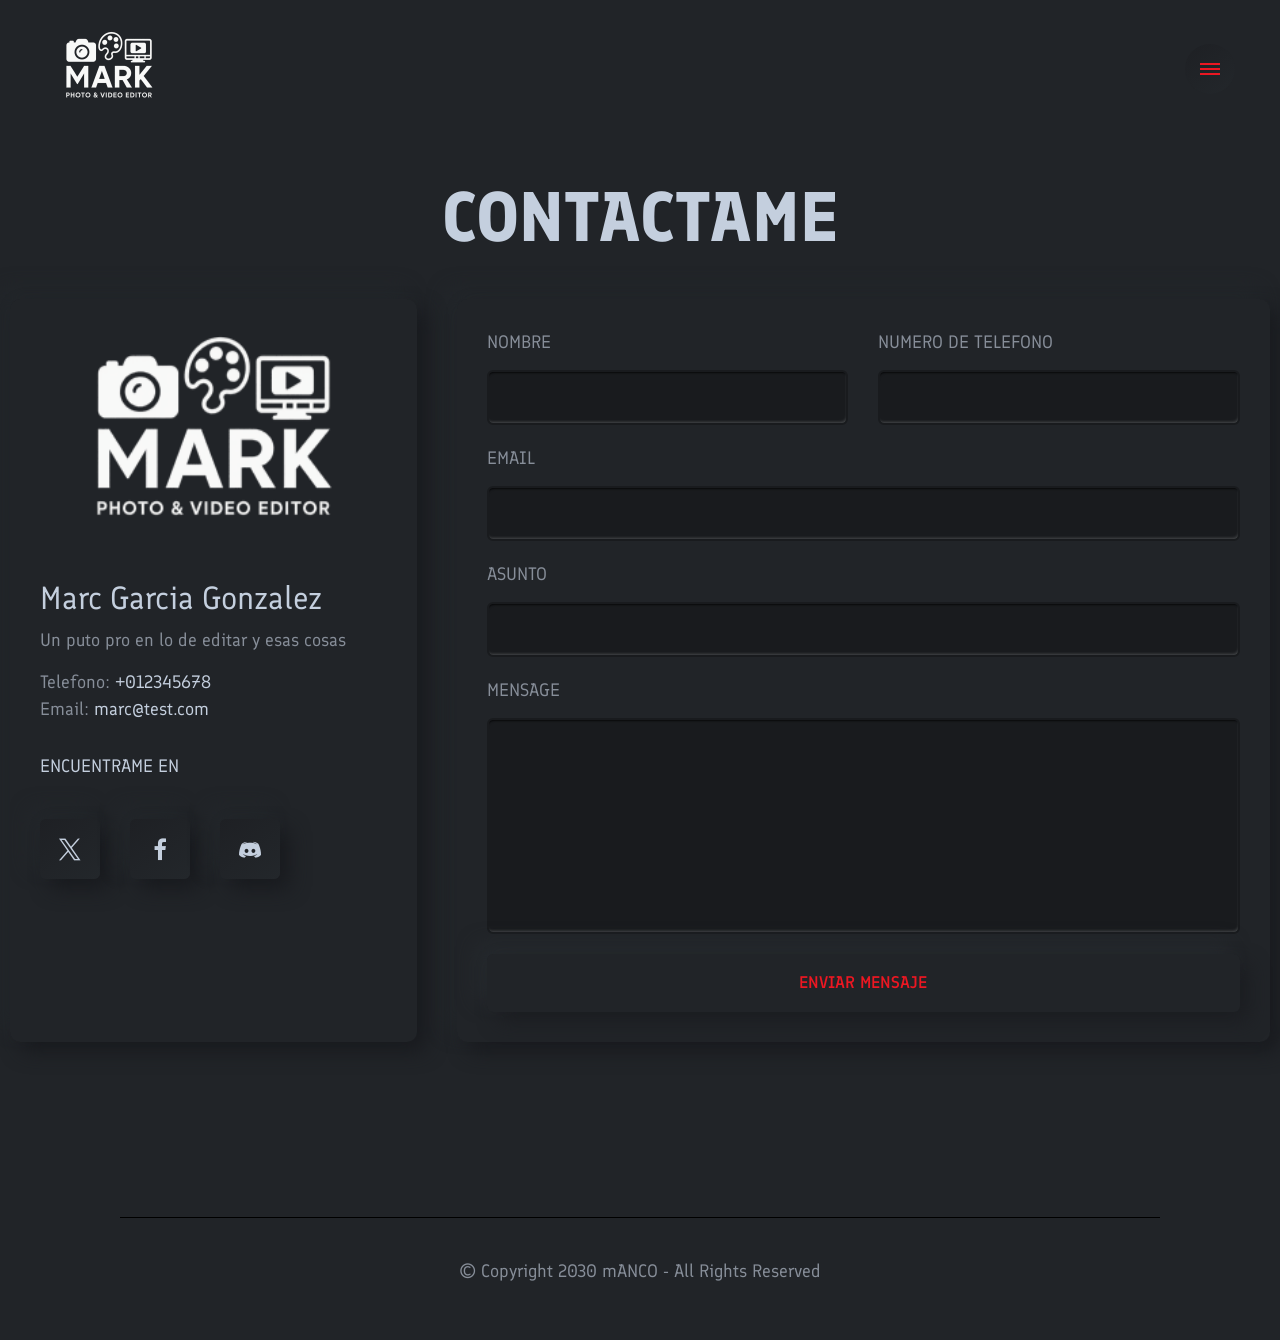
==== commit 9a00372f: "create github pages" ====
--- a/contacto.html
+++ b/contacto.html
@@ -22,7 +22,7 @@
   <link rel="stylesheet" href="assets/recaptcha.css">
   <link rel="preload" href="https://fonts.googleapis.com/css?family=Finlandica:400,500,600,700,400i,500i,600i,700i&display=swap" as="style" onload="this.onload=null;this.rel='stylesheet'">
   <noscript><link rel="stylesheet" href="https://fonts.googleapis.com/css?family=Finlandica:400,500,600,700,400i,500i,600i,700i&display=swap"></noscript>
-  <link rel="preload" as="style" href="assets/mobirise/css/mbr-additional.css?v=JYFDzs"><link rel="stylesheet" href="assets/mobirise/css/mbr-additional.css?v=JYFDzs" type="text/css">
+  <link rel="preload" as="style" href="assets/mobirise/css/mbr-additional.css?v=V60c1m"><link rel="stylesheet" href="assets/mobirise/css/mbr-additional.css?v=V60c1m" type="text/css">
 
   
   
@@ -139,7 +139,7 @@
                         </div>
                         <div class="card-box">
                             <h5 class="card-title mbr-fonts-style display-5">
-                               <strong>Marc Garcia Gonzalez</strong></h5>
+                               <strong><a href="#" class="text-white">Marc Garcia Gonzalez</a></strong></h5>
                             <h6 class="card-subtitle mbr-fonts-style display-7">
                                 Un puto pro en lo de editar y esas cosas</h6>
                             
@@ -174,7 +174,7 @@
                     <div class="form-wrap">
                         <div class="mbr-form" data-form-type="formoid">
 <!--Formbuilder Form-->
-<form action="https://mobirise.eu/" method="POST" class="mbr-form form-with-styler mx-auto" data-form-title="Form Name"><input type="hidden" name="email" data-form-email="true" value="XLIodbEtuKrwDlwmhZgw0QREOmQw+qXCAob+3Mb923tatjpRUhVG7QhGPBIw1Jo+aX4RdV+Vuq+1DkN7ukPOX3sz3mN1dZc/PKiN6fAQX24ayhIsrVcOmVIheKPLzpPR.LLBRqc1PZ9yitRtQyTWQied3001iBHebkelhpubJBDkB0RBhgb0DcIIXcfin+KBc7yu24U6Le0PMA01UcJhhTFtfJn2B7hntXTpMs9x9vzKmeGcaoR3oyY60z2K3WPf8">
+<form action="https://mobirise.eu/" method="POST" class="mbr-form form-with-styler mx-auto" data-form-title="Form Name"><input type="hidden" name="email" data-form-email="true" value="fE1apdVMous/ivDaVbxegFPFRYQQVbAOhgrOf0PsvP9AQXe+Nu89tuTdDGnZglMggqPoKKe7UHYqZd3cJSFpgKoF7FNirmC3lZ++0vS023FgiLD81sj+LemmpFYBtX/Z.QR9y+pLBdL5ASNQnPfXhcH+q7RVZztcWYrP2PiD7/NceuBFB/GsNqsU1VD/gejOEHzN4JuYDgDseR9oL95e220S6VWLoUQo45EXwsZw3bqJGIEg7PWzp3AkI5+iHq1V/">
 <div class="row">
 <div hidden="hidden" data-form-alert="" class="alert alert-success col-12">Thanks for filling out the form!</div>
 <div hidden="hidden" data-form-alert-danger="" class="alert alert-danger col-12"> Oops...! some problem! </div>
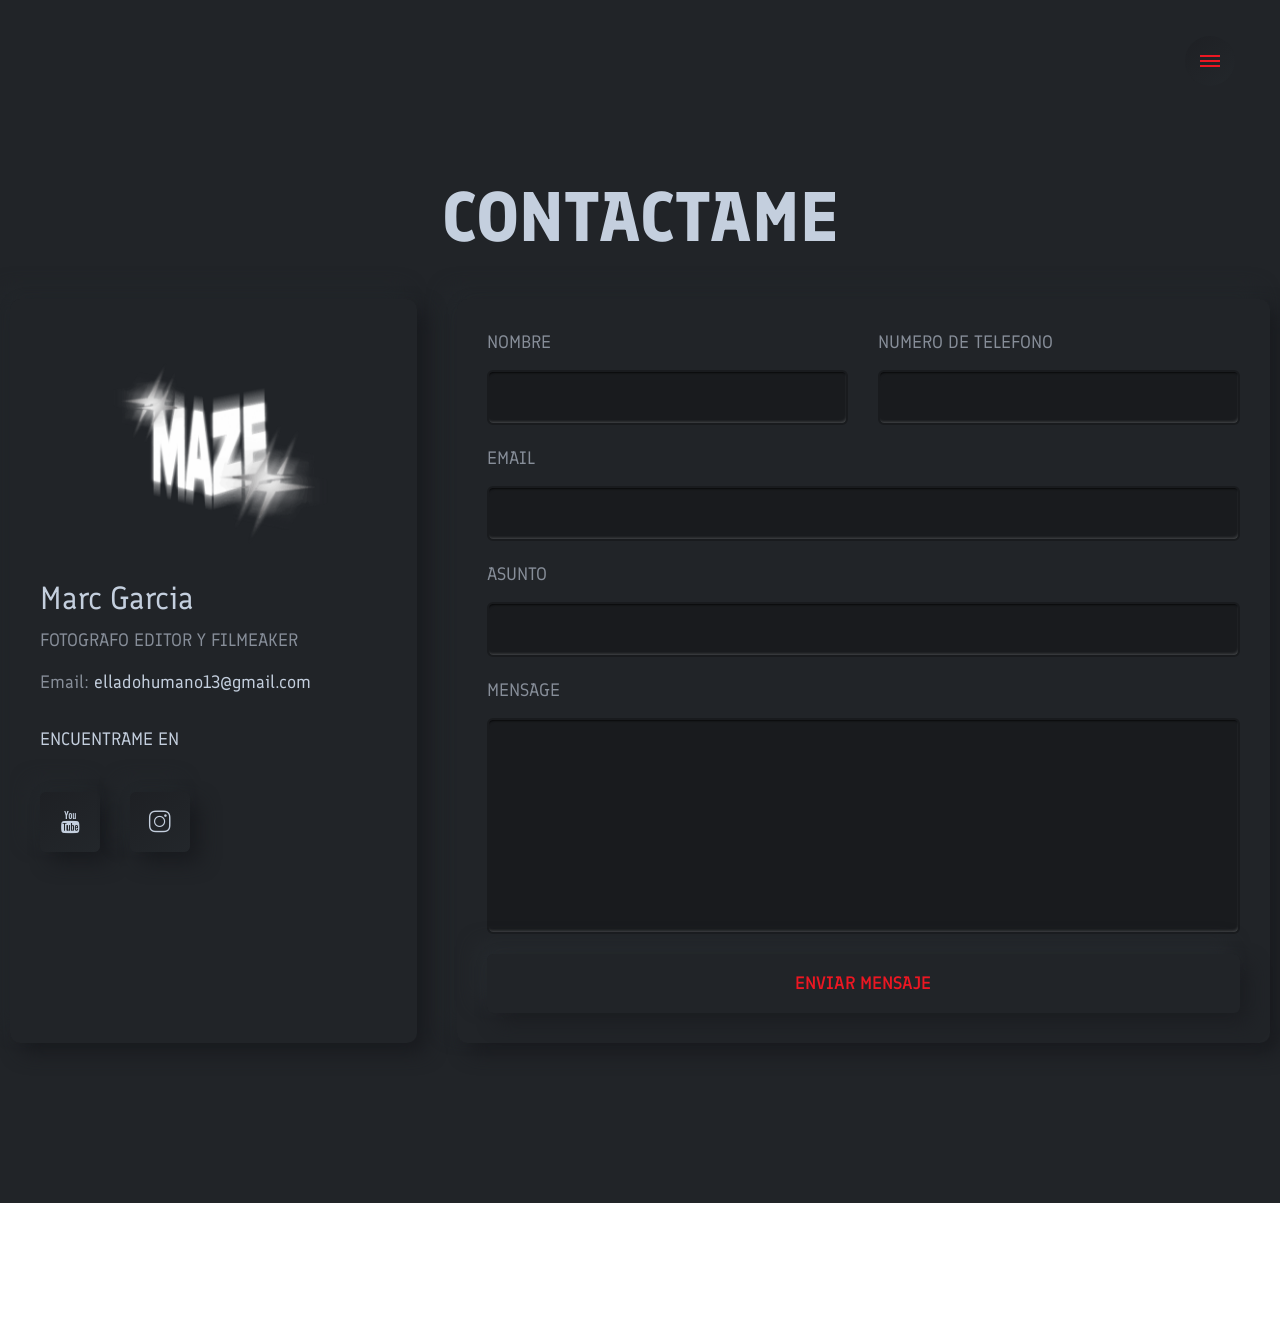
==== commit 681cccf7: "create github pages" ====
--- a/contacto.html
+++ b/contacto.html
@@ -6,11 +6,13 @@
   <meta http-equiv="X-UA-Compatible" content="IE=edge">
   
   <meta name="viewport" content="width=device-width, initial-scale=1, minimum-scale=1">
-  <link rel="shortcut icon" href="assets/images/chatgpt-image-5-may-2025-22-16-31.png-256x256.png" type="image/x-icon">
+  <link rel="shortcut icon" href="assets/images/logo-bien-sinfondo.png-256x256.png" type="image/x-icon">
   <meta name="description" content="">
   
   
   <title>Contacto</title>
+  <link rel="stylesheet" href="assets/FontAwesome/css/font-awesome.css">
+  <link rel="stylesheet" href="assets/simple-line-icons/simple-line-icons.css">
   <link rel="stylesheet" href="assets/bootstrap/css/bootstrap.min.css">
   <link rel="stylesheet" href="assets/bootstrap/css/bootstrap-grid.min.css">
   <link rel="stylesheet" href="assets/bootstrap/css/bootstrap-reboot.min.css">
@@ -22,7 +24,7 @@
   <link rel="stylesheet" href="assets/recaptcha.css">
   <link rel="preload" href="https://fonts.googleapis.com/css?family=Finlandica:400,500,600,700,400i,500i,600i,700i&display=swap" as="style" onload="this.onload=null;this.rel='stylesheet'">
   <noscript><link rel="stylesheet" href="https://fonts.googleapis.com/css?family=Finlandica:400,500,600,700,400i,500i,600i,700i&display=swap"></noscript>
-  <link rel="preload" as="style" href="assets/mobirise/css/mbr-additional.css?v=V60c1m"><link rel="stylesheet" href="assets/mobirise/css/mbr-additional.css?v=V60c1m" type="text/css">
+  <link rel="preload" as="style" href="assets/mobirise/css/mbr-additional.css?v=yuqDp7"><link rel="stylesheet" href="assets/mobirise/css/mbr-additional.css?v=yuqDp7" type="text/css">
 
   
   
@@ -37,11 +39,7 @@
     <nav class="navbar navbar-dropdown navbar-fixed-top navbar-expand-lg">
         <div class="container-fluid">
             <div class="navbar-brand">
-                <span class="navbar-logo">
-                    <a href="#">
-                        <img src="assets/images/chatgpt-image-5-may-2025-22-16-31.png-256x256.png" alt="" style="height: 8rem;">
-                    </a>
-                </span>
+                
                 
             </div>
             <div class="offcanvas_box">
@@ -59,12 +57,8 @@
                         <div class="offcanvas_head">
                             <div class="offcanvas_head_container">
                                 <div class="navbar-brand">
-                                <span class="navbar-logo">
-                                     <a href="#">
-                                        <img src="assets/images/chatgpt-image-5-may-2025-22-05-30.png-140x140.png" alt="" style="height: 8rem;">
-                                     </a>
-                                </span>
-                                    <span class="navbar-caption-wrap"><a class="navbar-caption text-white display-4" href="#">Marc</a></span>
+                                
+                                    
                                 </div>
                                 <button type="button" class="btn-close text-reset" data-bs-dismiss="offcanvas" aria-label="Close">
                                     <div class="hamburger-offcanvas">
@@ -95,14 +89,12 @@
                             <p class="social-title mbr-fonts-style display-7">SIGUEME</p>
                             <div class="social-list justify-content-start">
                                 <div class="soc-item">
-                                    <a href="index.html"><span class="mbr-iconfont mbr-iconfont-social socicon-twitter socicon"></span></a>
+                                    <a href="https://www.youtube.com/channel/UCYoQMQDC6Ts70V7mHRvmlCg"><span class="mbr-iconfont mbr-iconfont-social fa-youtube fa"></span></a>
                                 </div>
                                 <div class="soc-item">
-                                    <a href="index.html"><span class="mbr-iconfont mbr-iconfont-social socicon-facebook socicon"></span></a>
-                                </div>
-                                <div class="soc-item">
-                                    <a href="index.html"><span class="mbr-iconfont mbr-iconfont-social socicon-instagram socicon"></span></a>
-                                </div>
+                                    <a href="https://www.instagram.com/maze1331_/"><span class="mbr-iconfont mbr-iconfont-social sli-social-instagram"></span></a>
+                                </div>
+                                
                                 
                                 
                                 
@@ -135,30 +127,25 @@
                     <div class="item-wrap">
                         <div class="card-bg"></div>
                         <div class="item-img">
-                            <img src="assets/images/chatgpt-image-5-may-2025-22-16-31.png-256x256.png" alt="">
+                            <img src="assets/images/logo-bien-sinfondo.png-720x720.png" alt="Marc Logo">
                         </div>
                         <div class="card-box">
                             <h5 class="card-title mbr-fonts-style display-5">
-                               <strong><a href="#" class="text-white">Marc Garcia Gonzalez</a></strong></h5>
-                            <h6 class="card-subtitle mbr-fonts-style display-7">
-                                Un puto pro en lo de editar y esas cosas</h6>
+                               <strong><a href="#" class="text-white">Marc Garcia</a></strong></h5>
+                            <h6 class="card-subtitle mbr-fonts-style display-7">FOTOGRAFO EDITOR Y FILMEAKER</h6>
                             
-                            <p class="card-contacts mbr-fonts-style mb-0 display-7">
-                                Telefono: <a href="#" class="text-white text-primary">+012345678</a><br>
-                                Email: <a href="#" class="text-white text-primary">marc@test.com</a></p>
+                            <p class="card-contacts mbr-fonts-style mb-0 display-7">Email: <a href="#" class="text-white text-primary">elladohumano13@gmail.com</a></p>
                             <div class="social-container">
                                 <p class="social-title mbr-fonts-style display-7">
                                     ENCUENTRAME EN</p>
                                 <div class="social-list">
                                     <div class="soc-item">
-                                        <span class="socicon-twitter socicon mbr-iconfont mbr-iconfont-social"></span>
+                                        <a href="https://www.youtube.com/channel/UCYoQMQDC6Ts70V7mHRvmlCg"><span class="mbr-iconfont mbr-iconfont-social fa-youtube fa"></span></a>
                                     </div>
                                     <div class="soc-item">
-                                        <span class="socicon-facebook socicon mbr-iconfont mbr-iconfont-social"></span>
+                                        <a href="https://www.instagram.com/maze1331_/"><span class="mbr-iconfont mbr-iconfont-social sli-social-instagram"></span></a>
                                     </div>
-                                    <div class="soc-item">
-                                        <span class="mbr-iconfont mbr-iconfont-social socicon-discord socicon"></span>
-                                    </div>
+                                    
                                     
                                     
                                     
@@ -174,9 +161,9 @@
                     <div class="form-wrap">
                         <div class="mbr-form" data-form-type="formoid">
 <!--Formbuilder Form-->
-<form action="https://mobirise.eu/" method="POST" class="mbr-form form-with-styler mx-auto" data-form-title="Form Name"><input type="hidden" name="email" data-form-email="true" value="fE1apdVMous/ivDaVbxegFPFRYQQVbAOhgrOf0PsvP9AQXe+Nu89tuTdDGnZglMggqPoKKe7UHYqZd3cJSFpgKoF7FNirmC3lZ++0vS023FgiLD81sj+LemmpFYBtX/Z.QR9y+pLBdL5ASNQnPfXhcH+q7RVZztcWYrP2PiD7/NceuBFB/GsNqsU1VD/gejOEHzN4JuYDgDseR9oL95e220S6VWLoUQo45EXwsZw3bqJGIEg7PWzp3AkI5+iHq1V/">
+<form action="https://mobirise.eu/" method="POST" class="mbr-form form-with-styler mx-auto" data-form-title="Form Name"><input type="hidden" name="email" data-form-email="true" value="SXD5nSGxpGYEnH0o0EhBxsLs055MjiMUqG+oX25niHFThLK3Ngq00F1P0hmkUE/VDt1EX+xY9Z0Z1bE3eK7mcF3mrAt5uqYSTX4Vp2ncjdVbtVSLjtG4qEyxf3Z8lgEQ.h0ijgm3tY5gx7GZ0OFS3aLUeaNFsTI3PKycjVExpMXHAOuvv+jpIi0O15j0sy+SwgNjCnlxcQ+sKNVeedMYPI4JW3zDeoOSnVdpLfXNCIK+isL8EHYkOp1vbTEianPoe">
 <div class="row">
-<div hidden="hidden" data-form-alert="" class="alert alert-success col-12">Thanks for filling out the form!</div>
+<div hidden="hidden" data-form-alert="" class="alert alert-success col-12">Le respondere lo antes posible , Muchas Gracias</div>
 <div hidden="hidden" data-form-alert-danger="" class="alert alert-danger col-12"> Oops...! some problem! </div>
 </div>
 <div class="dragArea row">
@@ -228,7 +215,7 @@
             <div class="col-12">
                 <div class="copyright-container w-100">
                     <p class="mbr-text mb-0 mbr-fonts-style display-7">
-                        © Copyright 2030 mANCO - All Rights Reserved
+                        © Copyright 2025 Marc Garcia - All Rights Reserved
                     </p>
                 </div>
             </div>
--- a/assets/simple-line-icons/simple-line-icons.css
+++ b/assets/simple-line-icons/simple-line-icons.css
@@ -0,0 +1,778 @@
+@font-face {
+  font-family: 'simple-line-icons';
+  src: url('fonts/simple-line-icons.eot?v=2.4.0');
+  src: url('fonts/simple-line-icons.eot?v=2.4.0#iefix') format('embedded-opentype'), url('fonts/simple-line-icons.woff2?v=2.4.0') format('woff2'), url('fonts/simple-line-icons.ttf?v=2.4.0') format('truetype'), url('fonts/simple-line-icons.woff?v=2.4.0') format('woff'), url('fonts/simple-line-icons.svg?v=2.4.0#simple-line-icons') format('svg');
+  font-weight: normal;
+  font-style: normal;
+}
+/*
+ use the following css code if you want to have a class per icon.
+ instead of a list of all class selectors, you can use the generic [class*="icon-"] selector, but it's slower:
+*/
+.sli-user,
+.sli-people,
+.sli-user-female,
+.sli-user-follow,
+.sli-user-following,
+.sli-user-unfollow,
+.sli-login,
+.sli-logout,
+.sli-emotsmile,
+.sli-phone,
+.sli-call-end,
+.sli-call-in,
+.sli-call-out,
+.sli-map,
+.sli-location-pin,
+.sli-direction,
+.sli-directions,
+.sli-compass,
+.sli-layers,
+.sli-menu,
+.sli-list,
+.sli-options-vertical,
+.sli-options,
+.sli-arrow-down,
+.sli-arrow-left,
+.sli-arrow-right,
+.sli-arrow-up,
+.sli-arrow-up-circle,
+.sli-arrow-left-circle,
+.sli-arrow-right-circle,
+.sli-arrow-down-circle,
+.sli-check,
+.sli-clock,
+.sli-plus,
+.sli-minus,
+.sli-close,
+.sli-event,
+.sli-exclamation,
+.sli-organization,
+.sli-trophy,
+.sli-screen-smartphone,
+.sli-screen-desktop,
+.sli-plane,
+.sli-notebook,
+.sli-mustache,
+.sli-mouse,
+.sli-magnet,
+.sli-energy,
+.sli-disc,
+.sli-cursor,
+.sli-cursor-move,
+.sli-crop,
+.sli-chemistry,
+.sli-speedometer,
+.sli-shield,
+.sli-screen-tablet,
+.sli-magic-wand,
+.sli-hourglass,
+.sli-graduation,
+.sli-ghost,
+.sli-game-controller,
+.sli-fire,
+.sli-eyeglass,
+.sli-envelope-open,
+.sli-envelope-letter,
+.sli-bell,
+.sli-badge,
+.sli-anchor,
+.sli-wallet,
+.sli-vector,
+.sli-speech,
+.sli-puzzle,
+.sli-printer,
+.sli-present,
+.sli-playlist,
+.sli-pin,
+.sli-picture,
+.sli-handbag,
+.sli-globe-alt,
+.sli-globe,
+.sli-folder-alt,
+.sli-folder,
+.sli-film,
+.sli-feed,
+.sli-drop,
+.sli-drawer,
+.sli-docs,
+.sli-doc,
+.sli-diamond,
+.sli-cup,
+.sli-calculator,
+.sli-bubbles,
+.sli-briefcase,
+.sli-book-open,
+.sli-basket-loaded,
+.sli-basket,
+.sli-bag,
+.sli-action-undo,
+.sli-action-redo,
+.sli-wrench,
+.sli-umbrella,
+.sli-trash,
+.sli-tag,
+.sli-support,
+.sli-frame,
+.sli-size-fullscreen,
+.sli-size-actual,
+.sli-shuffle,
+.sli-share-alt,
+.sli-share,
+.sli-rocket,
+.sli-question,
+.sli-pie-chart,
+.sli-pencil,
+.sli-note,
+.sli-loop,
+.sli-home,
+.sli-grid,
+.sli-graph,
+.sli-microphone,
+.sli-music-tone-alt,
+.sli-music-tone,
+.sli-earphones-alt,
+.sli-earphones,
+.sli-equalizer,
+.sli-like,
+.sli-dislike,
+.sli-control-start,
+.sli-control-rewind,
+.sli-control-play,
+.sli-control-pause,
+.sli-control-forward,
+.sli-control-end,
+.sli-volume-1,
+.sli-volume-2,
+.sli-volume-off,
+.sli-calendar,
+.sli-bulb,
+.sli-chart,
+.sli-ban,
+.sli-bubble,
+.sli-camrecorder,
+.sli-camera,
+.sli-cloud-download,
+.sli-cloud-upload,
+.sli-envelope,
+.sli-eye,
+.sli-flag,
+.sli-heart,
+.sli-info,
+.sli-key,
+.sli-link,
+.sli-lock,
+.sli-lock-open,
+.sli-magnifier,
+.sli-magnifier-add,
+.sli-magnifier-remove,
+.sli-paper-clip,
+.sli-paper-plane,
+.sli-power,
+.sli-refresh,
+.sli-reload,
+.sli-settings,
+.sli-star,
+.sli-symbol-female,
+.sli-symbol-male,
+.sli-target,
+.sli-credit-card,
+.sli-paypal,
+.sli-social-tumblr,
+.sli-social-twitter,
+.sli-social-facebook,
+.sli-social-instagram,
+.sli-social-linkedin,
+.sli-social-pinterest,
+.sli-social-github,
+.sli-social-google,
+.sli-social-reddit,
+.sli-social-skype,
+.sli-social-dribbble,
+.sli-social-behance,
+.sli-social-foursqare,
+.sli-social-soundcloud,
+.sli-social-spotify,
+.sli-social-stumbleupon,
+.sli-social-youtube,
+.sli-social-dropbox,
+.sli-social-vkontakte,
+.sli-social-steam {
+  font-family: 'simple-line-icons';
+  speak: none;
+  font-style: normal;
+  font-weight: normal;
+  font-variant: normal;
+  text-transform: none;
+  line-height: 1;
+  /* better font rendering =========== */
+  -webkit-font-smoothing: antialiased;
+  -moz-osx-font-smoothing: grayscale;
+}
+.sli-user:before {
+  content: "\e005";
+}
+.sli-people:before {
+  content: "\e001";
+}
+.sli-user-female:before {
+  content: "\e000";
+}
+.sli-user-follow:before {
+  content: "\e002";
+}
+.sli-user-following:before {
+  content: "\e003";
+}
+.sli-user-unfollow:before {
+  content: "\e004";
+}
+.sli-login:before {
+  content: "\e066";
+}
+.sli-logout:before {
+  content: "\e065";
+}
+.sli-emotsmile:before {
+  content: "\e021";
+}
+.sli-phone:before {
+  content: "\e600";
+}
+.sli-call-end:before {
+  content: "\e048";
+}
+.sli-call-in:before {
+  content: "\e047";
+}
+.sli-call-out:before {
+  content: "\e046";
+}
+.sli-map:before {
+  content: "\e033";
+}
+.sli-location-pin:before {
+  content: "\e096";
+}
+.sli-direction:before {
+  content: "\e042";
+}
+.sli-directions:before {
+  content: "\e041";
+}
+.sli-compass:before {
+  content: "\e045";
+}
+.sli-layers:before {
+  content: "\e034";
+}
+.sli-menu:before {
+  content: "\e601";
+}
+.sli-list:before {
+  content: "\e067";
+}
+.sli-options-vertical:before {
+  content: "\e602";
+}
+.sli-options:before {
+  content: "\e603";
+}
+.sli-arrow-down:before {
+  content: "\e604";
+}
+.sli-arrow-left:before {
+  content: "\e605";
+}
+.sli-arrow-right:before {
+  content: "\e606";
+}
+.sli-arrow-up:before {
+  content: "\e607";
+}
+.sli-arrow-up-circle:before {
+  content: "\e078";
+}
+.sli-arrow-left-circle:before {
+  content: "\e07a";
+}
+.sli-arrow-right-circle:before {
+  content: "\e079";
+}
+.sli-arrow-down-circle:before {
+  content: "\e07b";
+}
+.sli-check:before {
+  content: "\e080";
+}
+.sli-clock:before {
+  content: "\e081";
+}
+.sli-plus:before {
+  content: "\e095";
+}
+.sli-minus:before {
+  content: "\e615";
+}
+.sli-close:before {
+  content: "\e082";
+}
+.sli-event:before {
+  content: "\e619";
+}
+.sli-exclamation:before {
+  content: "\e617";
+}
+.sli-organization:before {
+  content: "\e616";
+}
+.sli-trophy:before {
+  content: "\e006";
+}
+.sli-screen-smartphone:before {
+  content: "\e010";
+}
+.sli-screen-desktop:before {
+  content: "\e011";
+}
+.sli-plane:before {
+  content: "\e012";
+}
+.sli-notebook:before {
+  content: "\e013";
+}
+.sli-mustache:before {
+  content: "\e014";
+}
+.sli-mouse:before {
+  content: "\e015";
+}
+.sli-magnet:before {
+  content: "\e016";
+}
+.sli-energy:before {
+  content: "\e020";
+}
+.sli-disc:before {
+  content: "\e022";
+}
+.sli-cursor:before {
+  content: "\e06e";
+}
+.sli-cursor-move:before {
+  content: "\e023";
+}
+.sli-crop:before {
+  content: "\e024";
+}
+.sli-chemistry:before {
+  content: "\e026";
+}
+.sli-speedometer:before {
+  content: "\e007";
+}
+.sli-shield:before {
+  content: "\e00e";
+}
+.sli-screen-tablet:before {
+  content: "\e00f";
+}
+.sli-magic-wand:before {
+  content: "\e017";
+}
+.sli-hourglass:before {
+  content: "\e018";
+}
+.sli-graduation:before {
+  content: "\e019";
+}
+.sli-ghost:before {
+  content: "\e01a";
+}
+.sli-game-controller:before {
+  content: "\e01b";
+}
+.sli-fire:before {
+  content: "\e01c";
+}
+.sli-eyeglass:before {
+  content: "\e01d";
+}
+.sli-envelope-open:before {
+  content: "\e01e";
+}
+.sli-envelope-letter:before {
+  content: "\e01f";
+}
+.sli-bell:before {
+  content: "\e027";
+}
+.sli-badge:before {
+  content: "\e028";
+}
+.sli-anchor:before {
+  content: "\e029";
+}
+.sli-wallet:before {
+  content: "\e02a";
+}
+.sli-vector:before {
+  content: "\e02b";
+}
+.sli-speech:before {
+  content: "\e02c";
+}
+.sli-puzzle:before {
+  content: "\e02d";
+}
+.sli-printer:before {
+  content: "\e02e";
+}
+.sli-present:before {
+  content: "\e02f";
+}
+.sli-playlist:before {
+  content: "\e030";
+}
+.sli-pin:before {
+  content: "\e031";
+}
+.sli-picture:before {
+  content: "\e032";
+}
+.sli-handbag:before {
+  content: "\e035";
+}
+.sli-globe-alt:before {
+  content: "\e036";
+}
+.sli-globe:before {
+  content: "\e037";
+}
+.sli-folder-alt:before {
+  content: "\e039";
+}
+.sli-folder:before {
+  content: "\e089";
+}
+.sli-film:before {
+  content: "\e03a";
+}
+.sli-feed:before {
+  content: "\e03b";
+}
+.sli-drop:before {
+  content: "\e03e";
+}
+.sli-drawer:before {
+  content: "\e03f";
+}
+.sli-docs:before {
+  content: "\e040";
+}
+.sli-doc:before {
+  content: "\e085";
+}
+.sli-diamond:before {
+  content: "\e043";
+}
+.sli-cup:before {
+  content: "\e044";
+}
+.sli-calculator:before {
+  content: "\e049";
+}
+.sli-bubbles:before {
+  content: "\e04a";
+}
+.sli-briefcase:before {
+  content: "\e04b";
+}
+.sli-book-open:before {
+  content: "\e04c";
+}
+.sli-basket-loaded:before {
+  content: "\e04d";
+}
+.sli-basket:before {
+  content: "\e04e";
+}
+.sli-bag:before {
+  content: "\e04f";
+}
+.sli-action-undo:before {
+  content: "\e050";
+}
+.sli-action-redo:before {
+  content: "\e051";
+}
+.sli-wrench:before {
+  content: "\e052";
+}
+.sli-umbrella:before {
+  content: "\e053";
+}
+.sli-trash:before {
+  content: "\e054";
+}
+.sli-tag:before {
+  content: "\e055";
+}
+.sli-support:before {
+  content: "\e056";
+}
+.sli-frame:before {
+  content: "\e038";
+}
+.sli-size-fullscreen:before {
+  content: "\e057";
+}
+.sli-size-actual:before {
+  content: "\e058";
+}
+.sli-shuffle:before {
+  content: "\e059";
+}
+.sli-share-alt:before {
+  content: "\e05a";
+}
+.sli-share:before {
+  content: "\e05b";
+}
+.sli-rocket:before {
+  content: "\e05c";
+}
+.sli-question:before {
+  content: "\e05d";
+}
+.sli-pie-chart:before {
+  content: "\e05e";
+}
+.sli-pencil:before {
+  content: "\e05f";
+}
+.sli-note:before {
+  content: "\e060";
+}
+.sli-loop:before {
+  content: "\e064";
+}
+.sli-home:before {
+  content: "\e069";
+}
+.sli-grid:before {
+  content: "\e06a";
+}
+.sli-graph:before {
+  content: "\e06b";
+}
+.sli-microphone:before {
+  content: "\e063";
+}
+.sli-music-tone-alt:before {
+  content: "\e061";
+}
+.sli-music-tone:before {
+  content: "\e062";
+}
+.sli-earphones-alt:before {
+  content: "\e03c";
+}
+.sli-earphones:before {
+  content: "\e03d";
+}
+.sli-equalizer:before {
+  content: "\e06c";
+}
+.sli-like:before {
+  content: "\e068";
+}
+.sli-dislike:before {
+  content: "\e06d";
+}
+.sli-control-start:before {
+  content: "\e06f";
+}
+.sli-control-rewind:before {
+  content: "\e070";
+}
+.sli-control-play:before {
+  content: "\e071";
+}
+.sli-control-pause:before {
+  content: "\e072";
+}
+.sli-control-forward:before {
+  content: "\e073";
+}
+.sli-control-end:before {
+  content: "\e074";
+}
+.sli-volume-1:before {
+  content: "\e09f";
+}
+.sli-volume-2:before {
+  content: "\e0a0";
+}
+.sli-volume-off:before {
+  content: "\e0a1";
+}
+.sli-calendar:before {
+  content: "\e075";
+}
+.sli-bulb:before {
+  content: "\e076";
+}
+.sli-chart:before {
+  content: "\e077";
+}
+.sli-ban:before {
+  content: "\e07c";
+}
+.sli-bubble:before {
+  content: "\e07d";
+}
+.sli-camrecorder:before {
+  content: "\e07e";
+}
+.sli-camera:before {
+  content: "\e07f";
+}
+.sli-cloud-download:before {
+  content: "\e083";
+}
+.sli-cloud-upload:before {
+  content: "\e084";
+}
+.sli-envelope:before {
+  content: "\e086";
+}
+.sli-eye:before {
+  content: "\e087";
+}
+.sli-flag:before {
+  content: "\e088";
+}
+.sli-heart:before {
+  content: "\e08a";
+}
+.sli-info:before {
+  content: "\e08b";
+}
+.sli-key:before {
+  content: "\e08c";
+}
+.sli-link:before {
+  content: "\e08d";
+}
+.sli-lock:before {
+  content: "\e08e";
+}
+.sli-lock-open:before {
+  content: "\e08f";
+}
+.sli-magnifier:before {
+  content: "\e090";
+}
+.sli-magnifier-add:before {
+  content: "\e091";
+}
+.sli-magnifier-remove:before {
+  content: "\e092";
+}
+.sli-paper-clip:before {
+  content: "\e093";
+}
+.sli-paper-plane:before {
+  content: "\e094";
+}
+.sli-power:before {
+  content: "\e097";
+}
+.sli-refresh:before {
+  content: "\e098";
+}
+.sli-reload:before {
+  content: "\e099";
+}
+.sli-settings:before {
+  content: "\e09a";
+}
+.sli-star:before {
+  content: "\e09b";
+}
+.sli-symbol-female:before {
+  content: "\e09c";
+}
+.sli-symbol-male:before {
+  content: "\e09d";
+}
+.sli-target:before {
+  content: "\e09e";
+}
+.sli-credit-card:before {
+  content: "\e025";
+}
+.sli-paypal:before {
+  content: "\e608";
+}
+.sli-social-tumblr:before {
+  content: "\e00a";
+}
+.sli-social-twitter:before {
+  content: "\e009";
+}
+.sli-social-facebook:before {
+  content: "\e00b";
+}
+.sli-social-instagram:before {
+  content: "\e609";
+}
+.sli-social-linkedin:before {
+  content: "\e60a";
+}
+.sli-social-pinterest:before {
+  content: "\e60b";
+}
+.sli-social-github:before {
+  content: "\e60c";
+}
+.sli-social-google:before {
+  content: "\e60d";
+}
+.sli-social-reddit:before {
+  content: "\e60e";
+}
+.sli-social-skype:before {
+  content: "\e60f";
+}
+.sli-social-dribbble:before {
+  content: "\e00d";
+}
+.sli-social-behance:before {
+  content: "\e610";
+}
+.sli-social-foursqare:before {
+  content: "\e611";
+}
+.sli-social-soundcloud:before {
+  content: "\e612";
+}
+.sli-social-spotify:before {
+  content: "\e613";
+}
+.sli-social-stumbleupon:before {
+  content: "\e614";
+}
+.sli-social-youtube:before {
+  content: "\e008";
+}
+.sli-social-dropbox:before {
+  content: "\e00c";
+}
+.sli-social-vkontakte:before {
+  content: "\e618";
+}
+.sli-social-steam:before {
+  content: "\e620";
+}
--- a/assets/mobirise/css/mbr-additional.css
+++ b/assets/mobirise/css/mbr-additional.css
@@ -1424,7 +1424,7 @@
   flex-grow: 1;
 }
 .cid-thXW3OwmyZ {
-  background-image: url("../../../assets/images/chatgpt-image-4-may-2025-21-44-49.png-1536x1024.png");
+  background-image: url("../../../assets/images/fondo-final.jpg-1536x1024.jpg");
 }
 .cid-thXW3OwmyZ .mbr-fallback-image.disabled {
   display: none;
@@ -1455,6 +1455,66 @@
 }
 .cid-thXW3OwmyZ .mbr-section-btn .btn {
   box-shadow: none !important;
+}
+.cid-uL3K5u7LjQ {
+  padding-top: 10rem;
+  padding-bottom: 10rem;
+  background-color: #212428;
+  overflow: hidden;
+}
+.cid-uL3K5u7LjQ .mbr-fallback-image.disabled {
+  display: none;
+}
+.cid-uL3K5u7LjQ .mbr-fallback-image {
+  display: block;
+  background-size: cover;
+  background-position: center center;
+  width: 100%;
+  height: 100%;
+  position: absolute;
+  top: 0;
+}
+.cid-uL3K5u7LjQ .item-wrap {
+  position: relative;
+  height: 100%;
+  width: 100%;
+  padding: 40px;
+  border-radius: 10px;
+  overflow: hidden;
+  background: linear-gradient(145deg, #1e2024, #23272b);
+  box-shadow: 10px 10px 19px #191b1f, -10px -10px 19px #23272b;
+}
+@media (max-width: 767px) {
+  .cid-uL3K5u7LjQ .item-wrap {
+    padding: 40px;
+  }
+}
+@media (max-width: 575px) {
+  .cid-uL3K5u7LjQ .item-wrap {
+    padding: 35px 25px 35px 25px;
+  }
+}
+.cid-uL3K5u7LjQ .card-title {
+  color: #C4CFDE;
+  margin-bottom: 15px;
+}
+.cid-uL3K5u7LjQ .card-subtitle {
+  color: #C4CFDE;
+  margin-bottom: 15px;
+}
+.cid-uL3K5u7LjQ .border-item {
+  width: 100%;
+  height: 1px;
+  margin-bottom: 20px;
+  background-color: #16181c;
+}
+.cid-uL3K5u7LjQ .card-text {
+  color: #C4CFDE;
+  margin-bottom: 0;
+}
+.cid-uL3K5u7LjQ H5 {
+  text-align: left;
+  color: #ffffff;
 }
 .cid-thXV9fHxsF {
   padding-top: 15px;
@@ -2256,6 +2316,7 @@
   margin-bottom: 0;
   flex-basis: 60%;
   margin-right: auto;
+  text-align: left;
 }
 .cid-uKlSThObxv .comment-item {
   display: flex;
@@ -2291,7 +2352,7 @@
 }
 .cid-thXV9fHxsF {
   padding-top: 15px;
-  padding-bottom: 15px;
+  padding-bottom: 0px;
   background-color: #212428;
   overflow: hidden;
 }
@@ -3100,7 +3161,7 @@
 }
 .cid-thXV9fHxsF {
   padding-top: 15px;
-  padding-bottom: 15px;
+  padding-bottom: 0px;
   background-color: #212428;
   overflow: hidden;
 }
@@ -4076,7 +4137,7 @@
 }
 .cid-thXV9fHxsF {
   padding-top: 15px;
-  padding-bottom: 15px;
+  padding-bottom: 0px;
   background-color: #212428;
   overflow: hidden;
 }
--- a/assets/mobirise/css/mbr-additional.css
+++ b/assets/mobirise/css/mbr-additional.css
@@ -1424,7 +1424,7 @@
   flex-grow: 1;
 }
 .cid-thXW3OwmyZ {
-  background-image: url("../../../assets/images/chatgpt-image-4-may-2025-21-44-49.png-1536x1024.png");
+  background-image: url("../../../assets/images/fondo-final.jpg-1536x1024.jpg");
 }
 .cid-thXW3OwmyZ .mbr-fallback-image.disabled {
   display: none;
@@ -1455,6 +1455,66 @@
 }
 .cid-thXW3OwmyZ .mbr-section-btn .btn {
   box-shadow: none !important;
+}
+.cid-uL3K5u7LjQ {
+  padding-top: 10rem;
+  padding-bottom: 10rem;
+  background-color: #212428;
+  overflow: hidden;
+}
+.cid-uL3K5u7LjQ .mbr-fallback-image.disabled {
+  display: none;
+}
+.cid-uL3K5u7LjQ .mbr-fallback-image {
+  display: block;
+  background-size: cover;
+  background-position: center center;
+  width: 100%;
+  height: 100%;
+  position: absolute;
+  top: 0;
+}
+.cid-uL3K5u7LjQ .item-wrap {
+  position: relative;
+  height: 100%;
+  width: 100%;
+  padding: 40px;
+  border-radius: 10px;
+  overflow: hidden;
+  background: linear-gradient(145deg, #1e2024, #23272b);
+  box-shadow: 10px 10px 19px #191b1f, -10px -10px 19px #23272b;
+}
+@media (max-width: 767px) {
+  .cid-uL3K5u7LjQ .item-wrap {
+    padding: 40px;
+  }
+}
+@media (max-width: 575px) {
+  .cid-uL3K5u7LjQ .item-wrap {
+    padding: 35px 25px 35px 25px;
+  }
+}
+.cid-uL3K5u7LjQ .card-title {
+  color: #C4CFDE;
+  margin-bottom: 15px;
+}
+.cid-uL3K5u7LjQ .card-subtitle {
+  color: #C4CFDE;
+  margin-bottom: 15px;
+}
+.cid-uL3K5u7LjQ .border-item {
+  width: 100%;
+  height: 1px;
+  margin-bottom: 20px;
+  background-color: #16181c;
+}
+.cid-uL3K5u7LjQ .card-text {
+  color: #C4CFDE;
+  margin-bottom: 0;
+}
+.cid-uL3K5u7LjQ H5 {
+  text-align: left;
+  color: #ffffff;
 }
 .cid-thXV9fHxsF {
   padding-top: 15px;
@@ -2256,6 +2316,7 @@
   margin-bottom: 0;
   flex-basis: 60%;
   margin-right: auto;
+  text-align: left;
 }
 .cid-uKlSThObxv .comment-item {
   display: flex;
@@ -2291,7 +2352,7 @@
 }
 .cid-thXV9fHxsF {
   padding-top: 15px;
-  padding-bottom: 15px;
+  padding-bottom: 0px;
   background-color: #212428;
   overflow: hidden;
 }
@@ -3100,7 +3161,7 @@
 }
 .cid-thXV9fHxsF {
   padding-top: 15px;
-  padding-bottom: 15px;
+  padding-bottom: 0px;
   background-color: #212428;
   overflow: hidden;
 }
@@ -4076,7 +4137,7 @@
 }
 .cid-thXV9fHxsF {
   padding-top: 15px;
-  padding-bottom: 15px;
+  padding-bottom: 0px;
   background-color: #212428;
   overflow: hidden;
 }
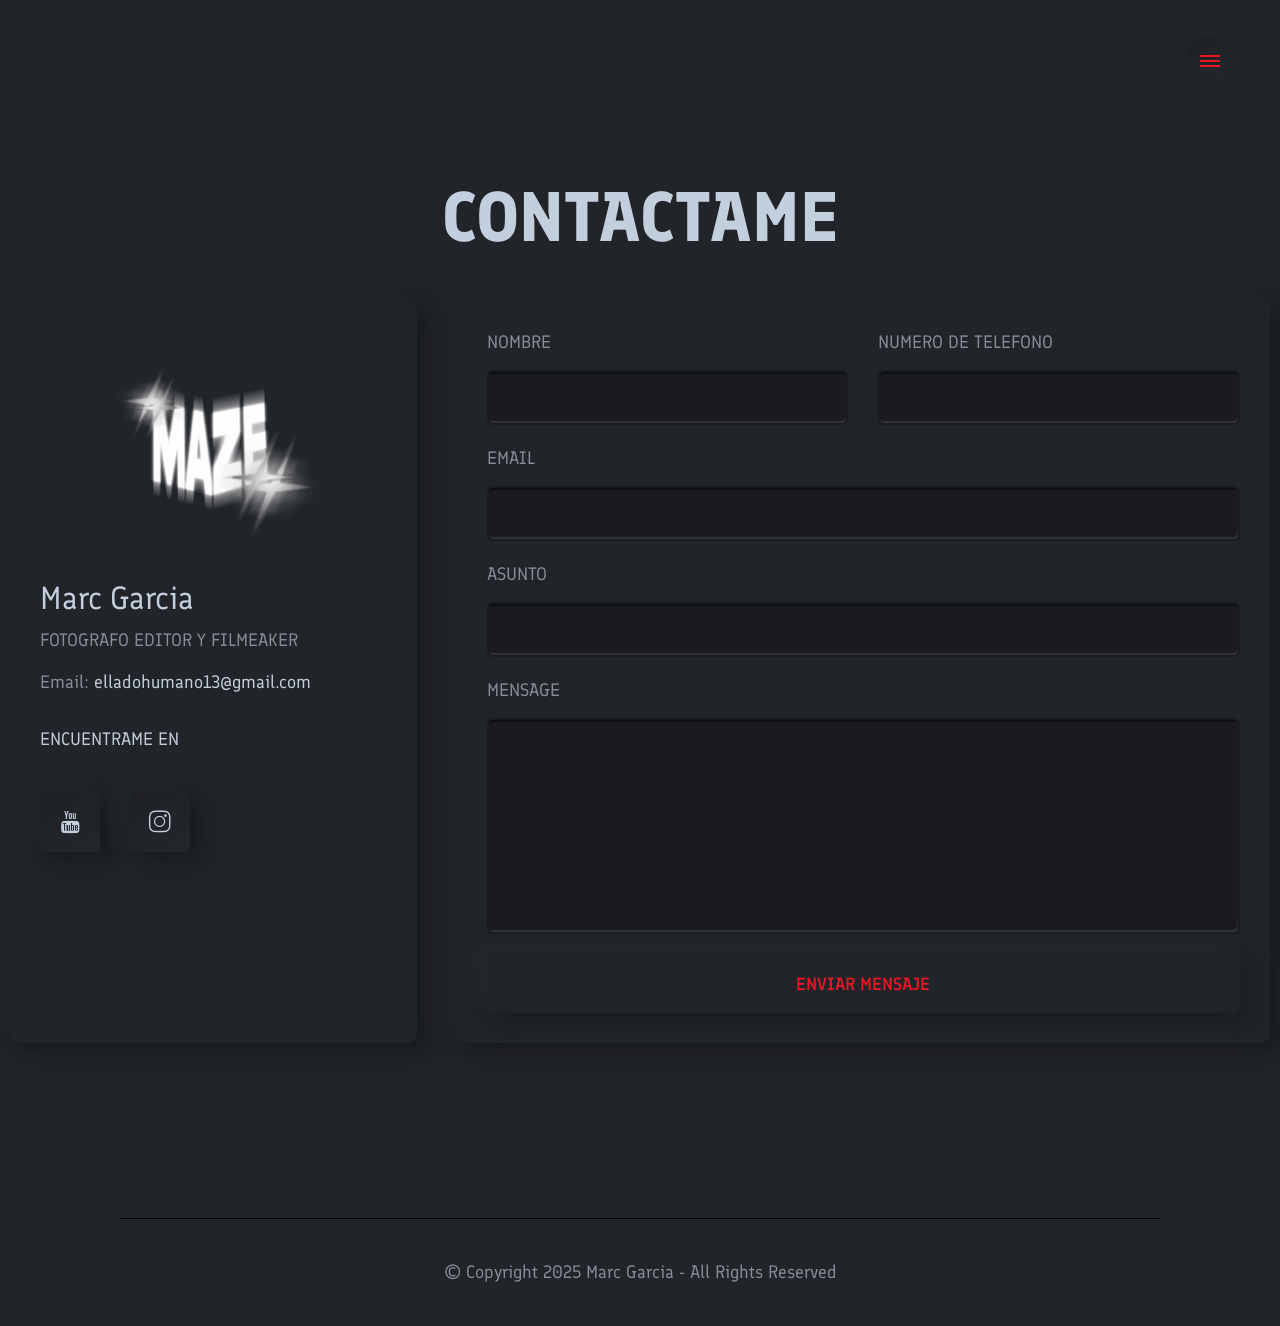
==== commit 82440056: "create github pages" ====
--- a/contacto.html
+++ b/contacto.html
@@ -24,7 +24,7 @@
   <link rel="stylesheet" href="assets/recaptcha.css">
   <link rel="preload" href="https://fonts.googleapis.com/css?family=Finlandica:400,500,600,700,400i,500i,600i,700i&display=swap" as="style" onload="this.onload=null;this.rel='stylesheet'">
   <noscript><link rel="stylesheet" href="https://fonts.googleapis.com/css?family=Finlandica:400,500,600,700,400i,500i,600i,700i&display=swap"></noscript>
-  <link rel="preload" as="style" href="assets/mobirise/css/mbr-additional.css?v=yuqDp7"><link rel="stylesheet" href="assets/mobirise/css/mbr-additional.css?v=yuqDp7" type="text/css">
+  <link rel="preload" as="style" href="assets/mobirise/css/mbr-additional.css?v=9OKmTO"><link rel="stylesheet" href="assets/mobirise/css/mbr-additional.css?v=9OKmTO" type="text/css">
 
   
   
@@ -161,7 +161,7 @@
                     <div class="form-wrap">
                         <div class="mbr-form" data-form-type="formoid">
 <!--Formbuilder Form-->
-<form action="https://mobirise.eu/" method="POST" class="mbr-form form-with-styler mx-auto" data-form-title="Form Name"><input type="hidden" name="email" data-form-email="true" value="SXD5nSGxpGYEnH0o0EhBxsLs055MjiMUqG+oX25niHFThLK3Ngq00F1P0hmkUE/VDt1EX+xY9Z0Z1bE3eK7mcF3mrAt5uqYSTX4Vp2ncjdVbtVSLjtG4qEyxf3Z8lgEQ.h0ijgm3tY5gx7GZ0OFS3aLUeaNFsTI3PKycjVExpMXHAOuvv+jpIi0O15j0sy+SwgNjCnlxcQ+sKNVeedMYPI4JW3zDeoOSnVdpLfXNCIK+isL8EHYkOp1vbTEianPoe">
+<form action="https://mobirise.eu/" method="POST" class="mbr-form form-with-styler mx-auto" data-form-title="Form Name"><input type="hidden" name="email" data-form-email="true" value="BDEwPcqai5aB/ibJ83qDcB4wQ8zdUy59a7cr6Mljem5BDvGA1d4hmR8dJReZWZn9tkxcCna8qMtVMSorLVMdhgfabT95X9ikbNAB9WWT+SdpUNbL+spc+HtLORfRoK30.fHwtEP5hfTGFGdFczk+a6UNm4aOivHcd+UW0WheDFYlbu7R7kugD5K49ysLdMJIBNK+mytCxYbbQfCidHg/Y08F7aTLISAJ3nF2wKFaVlUvsvVq0dFjd8968y8/uf4R7">
 <div class="row">
 <div hidden="hidden" data-form-alert="" class="alert alert-success col-12">Le respondere lo antes posible , Muchas Gracias</div>
 <div hidden="hidden" data-form-alert-danger="" class="alert alert-danger col-12"> Oops...! some problem! </div>
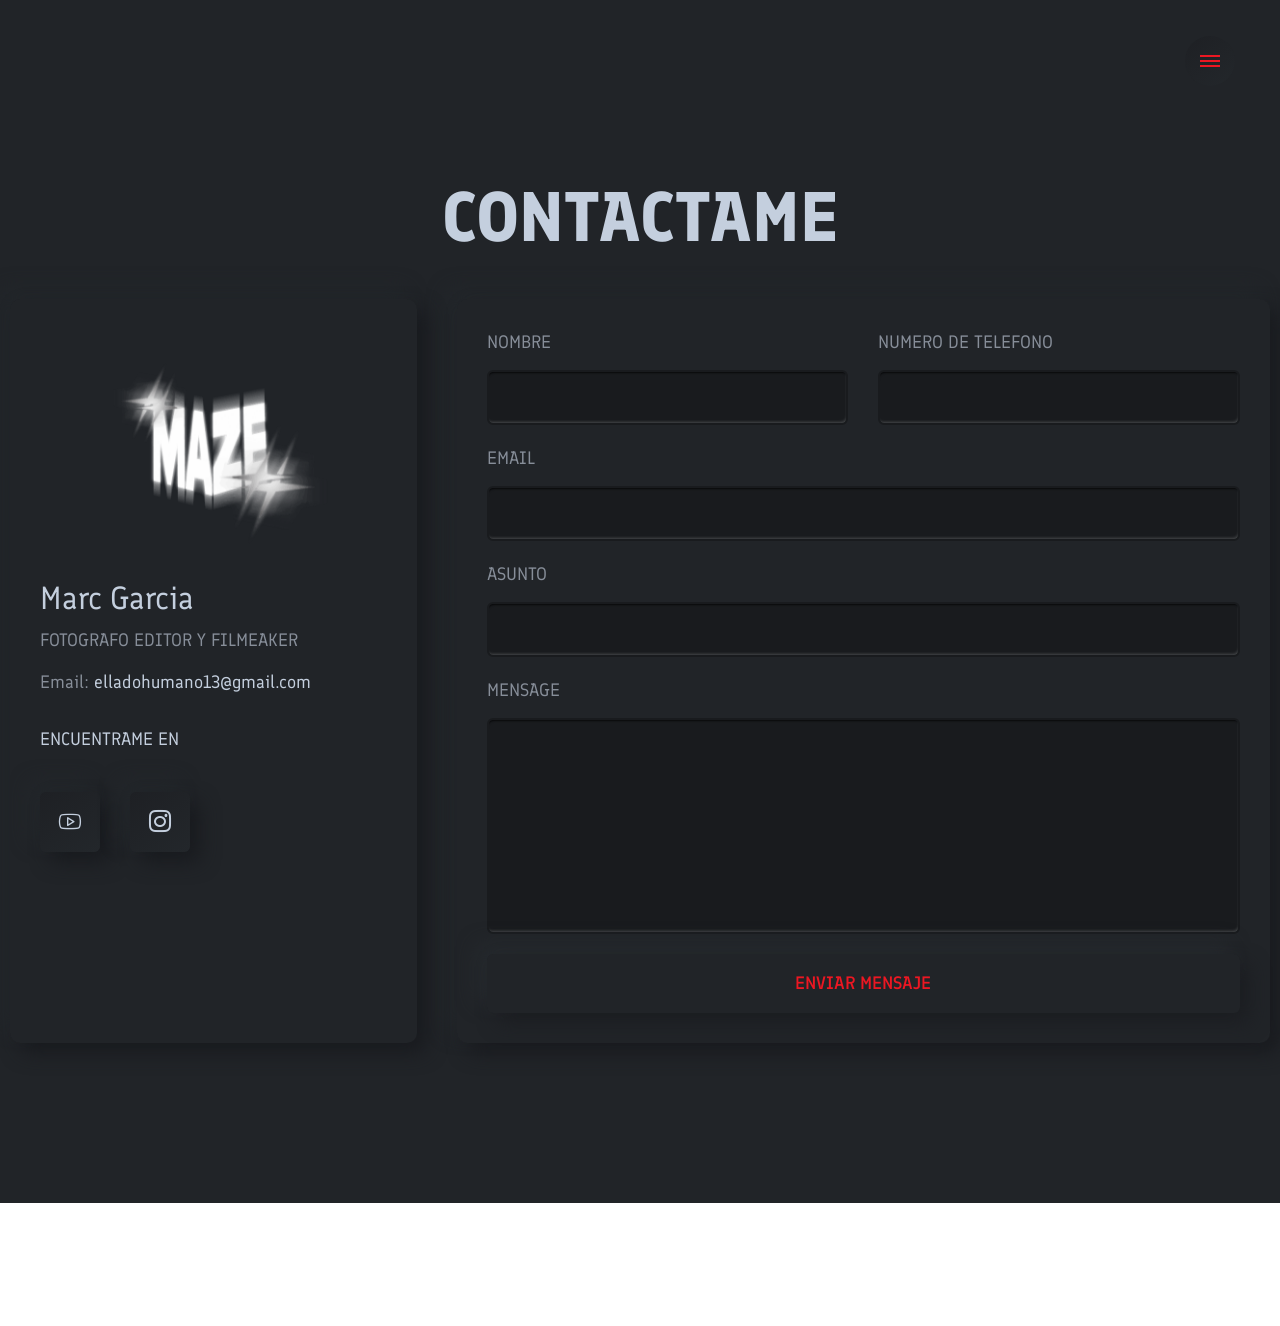
==== commit bf9f9a97: "create github pages" ====
--- a/contacto.html
+++ b/contacto.html
@@ -24,7 +24,7 @@
   <link rel="stylesheet" href="assets/recaptcha.css">
   <link rel="preload" href="https://fonts.googleapis.com/css?family=Finlandica:400,500,600,700,400i,500i,600i,700i&display=swap" as="style" onload="this.onload=null;this.rel='stylesheet'">
   <noscript><link rel="stylesheet" href="https://fonts.googleapis.com/css?family=Finlandica:400,500,600,700,400i,500i,600i,700i&display=swap"></noscript>
-  <link rel="preload" as="style" href="assets/mobirise/css/mbr-additional.css?v=9OKmTO"><link rel="stylesheet" href="assets/mobirise/css/mbr-additional.css?v=9OKmTO" type="text/css">
+  <link rel="preload" as="style" href="assets/mobirise/css/mbr-additional.css?v=LS4xn4"><link rel="stylesheet" href="assets/mobirise/css/mbr-additional.css?v=LS4xn4" type="text/css">
 
   
   
@@ -140,10 +140,10 @@
                                     ENCUENTRAME EN</p>
                                 <div class="social-list">
                                     <div class="soc-item">
-                                        <a href="https://www.youtube.com/channel/UCYoQMQDC6Ts70V7mHRvmlCg"><span class="mbr-iconfont mbr-iconfont-social fa-youtube fa"></span></a>
+                                        <a href="https://www.youtube.com/channel/UCYoQMQDC6Ts70V7mHRvmlCg"><span class="mbr-iconfont mbr-iconfont-social sli-social-youtube"></span></a>
                                     </div>
                                     <div class="soc-item">
-                                        <a href="https://www.instagram.com/maze1331_/"><span class="mbr-iconfont mbr-iconfont-social sli-social-instagram"></span></a>
+                                        <a href="https://www.instagram.com/maze1331_/"><span class="mbr-iconfont mbr-iconfont-social socicon-instagram socicon"></span></a>
                                     </div>
                                     
                                     
@@ -161,7 +161,7 @@
                     <div class="form-wrap">
                         <div class="mbr-form" data-form-type="formoid">
 <!--Formbuilder Form-->
-<form action="https://mobirise.eu/" method="POST" class="mbr-form form-with-styler mx-auto" data-form-title="Form Name"><input type="hidden" name="email" data-form-email="true" value="BDEwPcqai5aB/ibJ83qDcB4wQ8zdUy59a7cr6Mljem5BDvGA1d4hmR8dJReZWZn9tkxcCna8qMtVMSorLVMdhgfabT95X9ikbNAB9WWT+SdpUNbL+spc+HtLORfRoK30.fHwtEP5hfTGFGdFczk+a6UNm4aOivHcd+UW0WheDFYlbu7R7kugD5K49ysLdMJIBNK+mytCxYbbQfCidHg/Y08F7aTLISAJ3nF2wKFaVlUvsvVq0dFjd8968y8/uf4R7">
+<form action="https://mobirise.eu/" method="POST" class="mbr-form form-with-styler mx-auto" data-form-title="Form Name"><input type="hidden" name="email" data-form-email="true" value="uRK9pYmVMKeNB42uYTGLu9UP29bO2ak/RRaHUhOpJa1QSp3pou15apoHz8LLSbn/C5C0z4Yln0eeHTnG8qEpzx8VW15AlBDd2DWzeMIURIQ7HuA6/hz/OzVDR5JF8plh.V/w4iJ+aHoNoRIGp7cN0DzgJ3QWJ479dJiiv7MxAfgul8rfQwvyGVVNma8KhBbQWgEd1xZEv/iXK24PiylZ+4QrTOxXRYIyebDjQIpo8OxCP+61efWC5xhr7plwEEgjz">
 <div class="row">
 <div hidden="hidden" data-form-alert="" class="alert alert-success col-12">Le respondere lo antes posible , Muchas Gracias</div>
 <div hidden="hidden" data-form-alert-danger="" class="alert alert-danger col-12"> Oops...! some problem! </div>
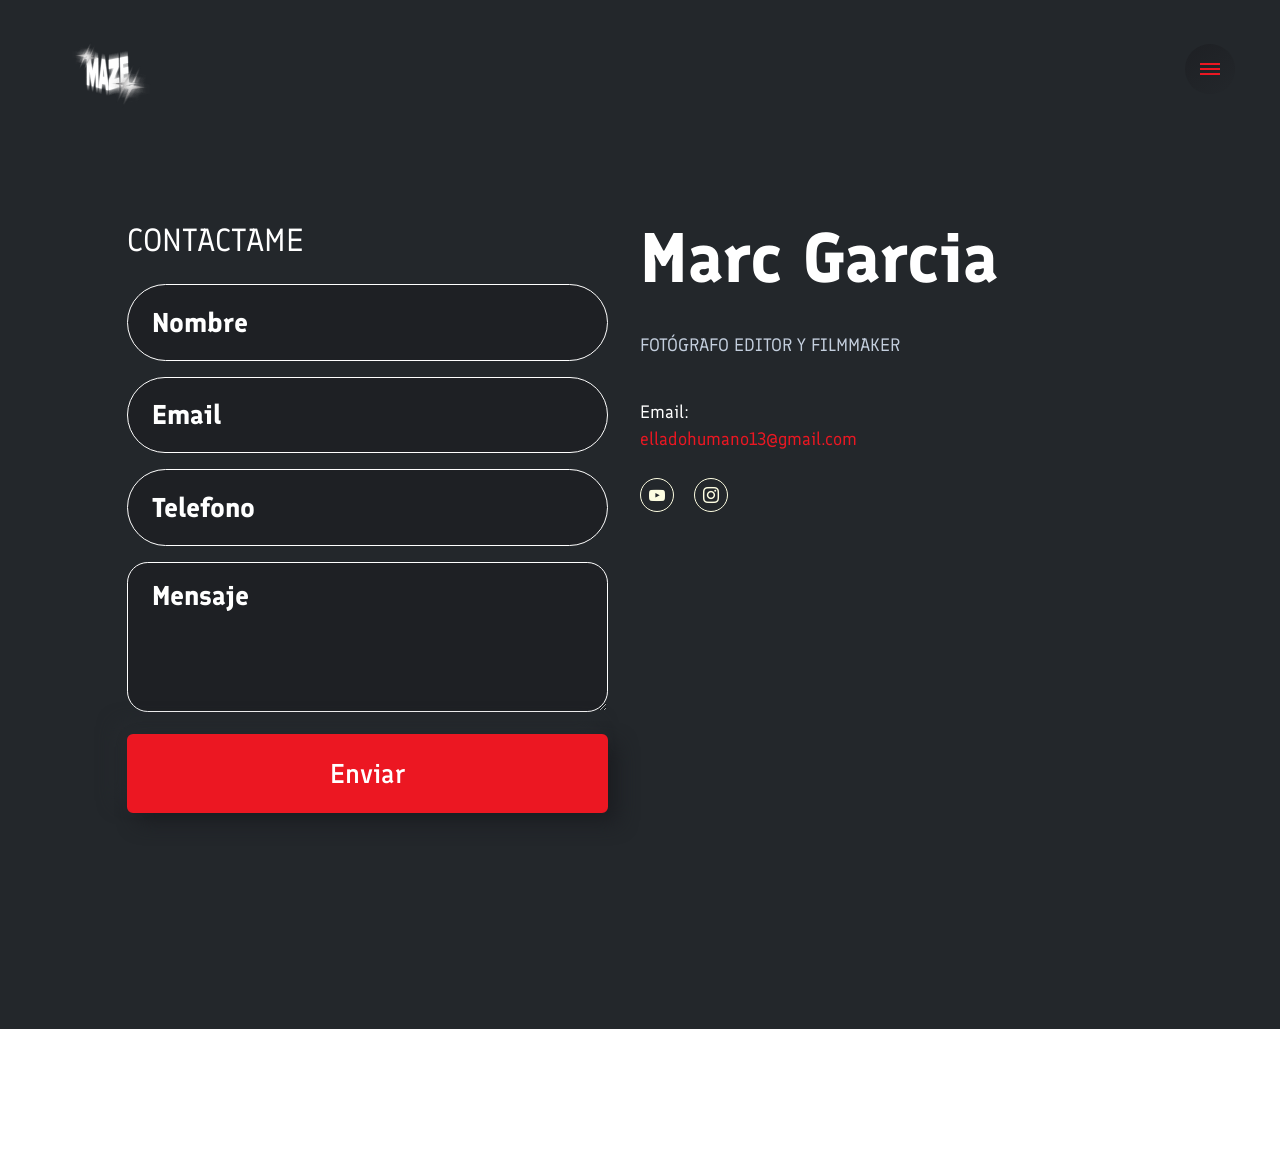
==== commit 284eee5c: "create github pages" ====
--- a/contacto.html
+++ b/contacto.html
@@ -24,7 +24,7 @@
   <link rel="stylesheet" href="assets/recaptcha.css">
   <link rel="preload" href="https://fonts.googleapis.com/css?family=Finlandica:400,500,600,700,400i,500i,600i,700i&display=swap" as="style" onload="this.onload=null;this.rel='stylesheet'">
   <noscript><link rel="stylesheet" href="https://fonts.googleapis.com/css?family=Finlandica:400,500,600,700,400i,500i,600i,700i&display=swap"></noscript>
-  <link rel="preload" as="style" href="assets/mobirise/css/mbr-additional.css?v=LS4xn4"><link rel="stylesheet" href="assets/mobirise/css/mbr-additional.css?v=LS4xn4" type="text/css">
+  <link rel="preload" as="style" href="assets/mobirise/css/mbr-additional.css?v=ejV6Jc"><link rel="stylesheet" href="assets/mobirise/css/mbr-additional.css?v=ejV6Jc" type="text/css">
 
   
   
@@ -39,7 +39,11 @@
     <nav class="navbar navbar-dropdown navbar-fixed-top navbar-expand-lg">
         <div class="container-fluid">
             <div class="navbar-brand">
-                
+                <span class="navbar-logo">
+                    
+                        <img src="assets/images/logo-bien-sinfondo.png-256x256.png" alt="Logo Mark" style="height: 8rem;">
+                    
+                </span>
                 
             </div>
             <div class="offcanvas_box">
@@ -57,8 +61,12 @@
                         <div class="offcanvas_head">
                             <div class="offcanvas_head_container">
                                 <div class="navbar-brand">
-                                
-                                    
+                                <span class="navbar-logo">
+                                     
+                                        <img src="assets/images/logo-bien-sinfondo.png-140x140.png" alt="" style="height: 8rem;">
+                                     
+                                </span>
+                                    <span class="navbar-caption-wrap"><a class="navbar-caption text-white display-4" href="#">Marc Garcia</a></span>
                                 </div>
                                 <button type="button" class="btn-close text-reset" data-bs-dismiss="offcanvas" aria-label="Close">
                                     <div class="hamburger-offcanvas">
@@ -108,91 +116,65 @@
     </nav>
 </section>
 
-<section data-bs-version="5.1" class="form1 expertm5 cid-uKmn4kPwhl" id="aform1-n">
-    
-    
+<section data-bs-version="5.1" class="form01 range5 cid-uLULYxzG5c" id="form01-t">
+    
+
+    
+    
+
     <div class="container">
         <div class="row">
             <div class="col-12">
-                <div class="mbr-section-head">
-                    
-                    <h5 class="mbr-section-subtitle mbr-fonts-style align-center mb-0 display-2"><strong>CONTACTAME</strong></h5>
-                </div>
-            </div>
-        </div>
-
-        <div class="row justify-content-center">
-            <div class="col-12 col-lg-4 col-info-card">
-                <div class="item-card">
-                    <div class="item-wrap">
-                        <div class="card-bg"></div>
-                        <div class="item-img">
-                            <img src="assets/images/logo-bien-sinfondo.png-720x720.png" alt="Marc Logo">
-                        </div>
-                        <div class="card-box">
-                            <h5 class="card-title mbr-fonts-style display-5">
-                               <strong><a href="#" class="text-white">Marc Garcia</a></strong></h5>
-                            <h6 class="card-subtitle mbr-fonts-style display-7">FOTOGRAFO EDITOR Y FILMEAKER</h6>
-                            
-                            <p class="card-contacts mbr-fonts-style mb-0 display-7">Email: <a href="#" class="text-white text-primary">elladohumano13@gmail.com</a></p>
-                            <div class="social-container">
-                                <p class="social-title mbr-fonts-style display-7">
-                                    ENCUENTRAME EN</p>
-                                <div class="social-list">
-                                    <div class="soc-item">
-                                        <a href="https://www.youtube.com/channel/UCYoQMQDC6Ts70V7mHRvmlCg"><span class="mbr-iconfont mbr-iconfont-social sli-social-youtube"></span></a>
-                                    </div>
-                                    <div class="soc-item">
-                                        <a href="https://www.instagram.com/maze1331_/"><span class="mbr-iconfont mbr-iconfont-social socicon-instagram socicon"></span></a>
-                                    </div>
-                                    
-                                    
-                                    
-                                    
-                                </div>
-                            </div>
-                        </div>
-                    </div>
-                </div>
-            </div>
-
-            <div class="col-12 col-lg-8 col-form">
-                <div class="form-main-container">
-                    <div class="form-wrap">
-                        <div class="mbr-form" data-form-type="formoid">
-<!--Formbuilder Form-->
-<form action="https://mobirise.eu/" method="POST" class="mbr-form form-with-styler mx-auto" data-form-title="Form Name"><input type="hidden" name="email" data-form-email="true" value="uRK9pYmVMKeNB42uYTGLu9UP29bO2ak/RRaHUhOpJa1QSp3pou15apoHz8LLSbn/C5C0z4Yln0eeHTnG8qEpzx8VW15AlBDd2DWzeMIURIQ7HuA6/hz/OzVDR5JF8plh.V/w4iJ+aHoNoRIGp7cN0DzgJ3QWJ479dJiiv7MxAfgul8rfQwvyGVVNma8KhBbQWgEd1xZEv/iXK24PiylZ+4QrTOxXRYIyebDjQIpo8OxCP+61efWC5xhr7plwEEgjz">
-<div class="row">
-<div hidden="hidden" data-form-alert="" class="alert alert-success col-12">Le respondere lo antes posible , Muchas Gracias</div>
-<div hidden="hidden" data-form-alert-danger="" class="alert alert-danger col-12"> Oops...! some problem! </div>
-</div>
-<div class="dragArea row">
-<div class="col-lg-6 col-md-12 col-sm-12 form-group mb-3" data-for="name">
-<label for="name-aform1-n" class="form-control-label mbr-fonts-style display-7">NOMBRE</label>
-<input type="text" name="name" data-form-field="name" class="form-control display-7" value="" id="name-aform1-n">
-</div>
-<div class="col-lg-6 col-md-12 col-sm-12 form-group mb-3" data-for="phone">
-<label for="phone-aform1-n" class="form-control-label mbr-fonts-style display-7">NUMERO DE TELEFONO</label>
-<input type="text" name="phone" data-form-field="phone" class="form-control display-7" value="" id="phone-aform1-n">
-</div>
-<div data-for="email" class="col-lg-12 col-md-12 col-sm-12 form-group mb-3">
-<label for="email-aform1-n" class="form-control-label mbr-fonts-style display-7">EMAIL</label>
-<input type="email" name="email" data-form-field="email" class="form-control display-7" value="" id="email-aform1-n">
-</div>
-<div data-for="subject" class="col-lg-12 col-md-12 col-sm-12 form-group mb-3">
-<label for="subject-aform1-n" class="form-control-label mbr-fonts-style display-7">ASUNTO</label>
-<input type="text" name="subject" data-form-field="subject" class="form-control display-7" value="" id="subject-aform1-n">
-</div>
-<div data-for="textarea" class="col-lg-12 col-md-12 col-sm-12 form-group mb-3">
-<label for="textarea-aform1-n" class="form-control-label mbr-fonts-style display-7">MENSAGE</label>
-<textarea name="textarea" data-form-field="textarea" class="form-control display-7" id="textarea-aform1-n"></textarea>
-</div>
-<div class="col-12 align-center mbr-section-btn custom-section-btn">
-<button type="submit" class="w-100 btn btn-warning-outline display-7">ENVIAR MENSAJE</button>
-</div>
-</div>
-</form><!--Formbuilder Form-->
-</div>
+                <div class="content-wrapper flex-row-reverse">
+                    <div class="title-wrapper">
+                        <h2 class="mbr-section-title mbr-fonts-style mb-4 display-2"><strong>Marc Garcia</strong></h2>
+                        <p class="mbr-text mbr-fonts-style display-7">
+                            FOTÓGRAFO EDITOR Y FILMMAKER<br>
+                        </p><br>
+                        <p class="card-contacts mbr-fonts-style mb-3 display-7"></p>
+                        <p class="card-contacts mbr-fonts-style mb-4 display-7">
+                            Email:<br><a href="#" class="text-primary">elladohumano13@gmail.com</a>
+                        </p>
+                        <div class="mbr-social-likns align-left mb-0" data-counters="false">
+                            <a class="iconfont-wrapper ms-0" href="https://www.youtube.com/channel/UCYoQMQDC6Ts70V7mHRvmlCg" target="_blank">
+                                <span class="p-2 mbr-iconfont socicon-youtube socicon"></span>
+                            </a>
+                            <a class="iconfont-wrapper ms-3" href="https://www.instagram.com/maze1331_/" target="_blank">
+                                <span class="p-2 mbr-iconfont socicon-instagram socicon"></span>
+                            </a>
+                            
+                            
+                            
+                        </div>
+                    </div>
+                    <div class="ms-auto mbr-form" data-form-type="formoid">
+                        <!--Formbuilder Form-->
+                        <form action="https://mobirise.eu/" method="POST" class="mbr-form form-with-styler form-wrap" data-form-title="range5"><input type="hidden" name="email" data-form-email="true" value="3xV+fo5LNvUpr95ZcLfl98NG5QATv5Pb8lumse9pi0D4Ids2K3K0shTp3DAh/roijH7QJItrlk7/d1MmgZUkW/OLeFQgDX6hM3NlrflcD/VXLjTH6rjDPZ27z/O+uV8g.M/mVEPWMQgYXGj6hmY9/3fYxKd6M4LuICT5cXeR/233+UqU6CCECBe7advrneFj1tNzsq/9WtbZSnVOQHD5DgouXxfP3Ad7rjVGnNQMe7WMLWt2+dGEO0RVnLjEtNYWb">
+                            <div class="row">
+                                <div hidden="hidden" data-form-alert="" class="alert alert-success col-12">Gracias. Me pondre en contacto lo antes posible.</div>
+                                <div hidden="hidden" data-form-alert-danger="" class="alert alert-danger col-12">
+                                    Oops...!
+                                    some problem! </div>
+                            </div>
+                            <div class="dragArea row">
+                                <div class="col-lg-12 col-md-12 col-sm-12">
+                                    <h3 class="mbr-section-title mbr-fonts-style display-5">CONTACTAME</h3>
+                                </div>
+                                <div class="col-lg-12 col-md-12 col-sm-12 form-group mb-3" data-for="text">
+                                    <input type="text" name="text" placeholder="Nombre" data-form-field="text" required="required" class="form-control display-7" value="" id="text-form01-t">
+                                </div>
+                                <div data-for="email" class="col-lg-12 col-md-12 col-sm-12 form-group">
+                                    <input type="email" name="email" placeholder="Email" data-form-field="email" class="form-control display-7" required="required" value="" id="email-form01-t">
+                                </div>
+                                <div data-for="tel" class="col-lg-12 col-md-12 col-sm-12 form-group">
+                                    <input type="tel" name="tel" placeholder="Telefono" data-form-field="tel" class="form-control display-7" required="required" value="" id="tel-form01-t">
+                                </div>
+                                <div data-for="textarea" class="col-lg-12 col-md-12 col-sm-12 form-group">
+                                    <textarea name="textarea" placeholder="Mensaje" data-form-field="textarea" required="required" class="form-control display-7" id="textarea-form01-t"></textarea>
+                                </div>
+                                <div class="col-lg-12 col-md-12 col-sm-12 mbr-section-btn"><button type="submit" class="w-100 w-100 btn btn-primary display-4">Enviar</button></div>
+                            </div>
+                        </form><!--Formbuilder Form-->
                     </div>
                 </div>
             </div>
--- a/assets/mobirise/css/mbr-additional.css
+++ b/assets/mobirise/css/mbr-additional.css
@@ -1441,6 +1441,7 @@
 .cid-thXW3OwmyZ .mbr-section-title {
   color: #ffffff;
   margin-bottom: 20px;
+  text-align: left;
 }
 .cid-thXW3OwmyZ .mbr-section-subtitle {
   color: #ffffff;
@@ -1456,65 +1457,12 @@
 .cid-thXW3OwmyZ .mbr-section-btn .btn {
   box-shadow: none !important;
 }
-.cid-uL3K5u7LjQ {
-  padding-top: 10rem;
-  padding-bottom: 10rem;
-  background-color: #212428;
-  overflow: hidden;
-}
-.cid-uL3K5u7LjQ .mbr-fallback-image.disabled {
-  display: none;
-}
-.cid-uL3K5u7LjQ .mbr-fallback-image {
-  display: block;
-  background-size: cover;
-  background-position: center center;
-  width: 100%;
-  height: 100%;
-  position: absolute;
-  top: 0;
-}
-.cid-uL3K5u7LjQ .item-wrap {
-  position: relative;
-  height: 100%;
-  width: 100%;
-  padding: 40px;
-  border-radius: 10px;
-  overflow: hidden;
-  background: linear-gradient(145deg, #1e2024, #23272b);
-  box-shadow: 10px 10px 19px #191b1f, -10px -10px 19px #23272b;
-}
-@media (max-width: 767px) {
-  .cid-uL3K5u7LjQ .item-wrap {
-    padding: 40px;
-  }
-}
-@media (max-width: 575px) {
-  .cid-uL3K5u7LjQ .item-wrap {
-    padding: 35px 25px 35px 25px;
-  }
-}
-.cid-uL3K5u7LjQ .card-title {
-  color: #C4CFDE;
-  margin-bottom: 15px;
-}
-.cid-uL3K5u7LjQ .card-subtitle {
-  color: #C4CFDE;
-  margin-bottom: 15px;
-}
-.cid-uL3K5u7LjQ .border-item {
-  width: 100%;
-  height: 1px;
-  margin-bottom: 20px;
-  background-color: #16181c;
-}
-.cid-uL3K5u7LjQ .card-text {
-  color: #C4CFDE;
-  margin-bottom: 0;
-}
-.cid-uL3K5u7LjQ H5 {
+.cid-thXW3OwmyZ .mbr-section-title DIV {
   text-align: left;
-  color: #ffffff;
+}
+.cid-thXW3OwmyZ .mbr-text,
+.cid-thXW3OwmyZ .mbr-section-btn {
+  color: #c4cfde;
 }
 .cid-thXV9fHxsF {
   padding-top: 15px;
@@ -3177,6 +3125,170 @@
   color: #878e99;
   text-align: center;
 }
+.cid-uLULYxzG5c {
+  padding-top: 12rem;
+  padding-bottom: 12rem;
+  overflow: hidden;
+  background-color: #23272b;
+}
+.cid-uLULYxzG5c .mbr-fallback-image.disabled {
+  display: none;
+}
+.cid-uLULYxzG5c .mbr-fallback-image {
+  display: block;
+  background-size: cover;
+  background-position: center center;
+  width: 100%;
+  height: 100%;
+  position: absolute;
+  top: 0;
+}
+@media (max-width: 992px) {
+  .cid-uLULYxzG5c .container {
+    padding: 0 23px;
+  }
+}
+@media (max-width: 768px) {
+  .cid-uLULYxzG5c .container {
+    padding: 0 12px;
+  }
+}
+.cid-uLULYxzG5c .content-wrapper {
+  display: flex;
+  border-radius: 32px;
+  padding: 1.5rem;
+}
+@media (max-width: 768px) {
+  .cid-uLULYxzG5c .content-wrapper {
+    display: block;
+    padding: 0.5rem;
+  }
+}
+.cid-uLULYxzG5c .content-wrapper .title-wrapper {
+  width: 50%;
+  margin-right: 32px;
+  margin-right: 0;
+  margin-left: 32px;
+}
+@media (max-width: 768px) {
+  .cid-uLULYxzG5c .content-wrapper .title-wrapper {
+    width: 100%;
+    padding: 24px;
+    margin: 0;
+  }
+}
+@media (max-width: 576px) {
+  .cid-uLULYxzG5c .content-wrapper .title-wrapper {
+    padding: 0px;
+  }
+}
+.cid-uLULYxzG5c .content-wrapper .title-wrapper .mbr-section-title {
+  margin-bottom: 1.5rem;
+}
+.cid-uLULYxzG5c .content-wrapper .title-wrapper .mbr-social-likns .mbr-iconfont {
+  border-radius: 50px;
+  border: 1px solid #fdfde1;
+  color: #fdfde1;
+  transition: all 300ms ease;
+}
+.cid-uLULYxzG5c .content-wrapper .title-wrapper .mbr-social-likns .mbr-iconfont:hover {
+  color: #bff747;
+  border-color: #bff747;
+}
+.cid-uLULYxzG5c .content-wrapper .title-wrapper .mbr-text {
+  margin-bottom: 0;
+}
+.cid-uLULYxzG5c .content-wrapper .mbr-form {
+  width: 40%;
+}
+@media (max-width: 992px) {
+  .cid-uLULYxzG5c .content-wrapper .mbr-form {
+    width: 50%;
+  }
+}
+@media (max-width: 768px) {
+  .cid-uLULYxzG5c .content-wrapper .mbr-form {
+    width: 100%;
+  }
+}
+.cid-uLULYxzG5c .content-wrapper .mbr-form .form-wrap {
+  width: 100%;
+}
+@media (max-width: 768px) {
+  .cid-uLULYxzG5c .content-wrapper .mbr-form .form-wrap {
+    padding: 24px;
+  }
+}
+@media (max-width: 576px) {
+  .cid-uLULYxzG5c .content-wrapper .mbr-form .form-wrap {
+    padding: 0px;
+  }
+}
+.cid-uLULYxzG5c .content-wrapper .mbr-form .form-wrap .dragArea.row .mbr-section-title {
+  margin-bottom: 20px !important;
+}
+.cid-uLULYxzG5c .content-wrapper .mbr-form .form-wrap .dragArea.row .mbr-text {
+  margin-bottom: 20px !important;
+}
+.cid-uLULYxzG5c .content-wrapper .mbr-form .form-wrap .dragArea.row .form-group {
+  margin-bottom: 16px !important;
+}
+.cid-uLULYxzG5c .content-wrapper .mbr-form .form-wrap .dragArea.row .form-group .form-control {
+  color: #ffffff;
+  padding: 1.3rem 1.5rem;
+  font-weight: 700;
+  box-shadow: none;
+  border-radius: 3rem !important;
+  border: 1px solid #ffffff !important;
+  background-color: #1e2024;
+  transition: all 300ms ease;
+}
+.cid-uLULYxzG5c .content-wrapper .mbr-form .form-wrap .dragArea.row .form-group .form-control:hover,
+.cid-uLULYxzG5c .content-wrapper .mbr-form .form-wrap .dragArea.row .form-group .form-control:focus {
+  border: 1px solid #ec1722 !important;
+  box-shadow: none;
+}
+.cid-uLULYxzG5c .content-wrapper .mbr-form .form-wrap .dragArea.row .form-group .form-control::placeholder {
+  color: #ffffff;
+}
+.cid-uLULYxzG5c .content-wrapper .mbr-form .form-wrap .dragArea.row .form-group textarea.form-control {
+  min-height: 150px;
+  border-radius: 1.3rem !important;
+}
+.cid-uLULYxzG5c .content-wrapper .mbr-form .form-wrap .dragArea.row .form-group .form-check {
+  padding-left: 1.7em;
+  margin-bottom: 10px;
+}
+.cid-uLULYxzG5c .content-wrapper .mbr-form .form-wrap .dragArea.row .form-group .form-check .form-check-input {
+  background-color: #ffffff;
+  border-color: #ffffff;
+}
+.cid-uLULYxzG5c .content-wrapper .mbr-form .form-wrap .dragArea.row .mbr-section-btn {
+  margin-top: 6px;
+}
+.cid-uLULYxzG5c .content-wrapper .mbr-form .form-wrap .dragArea.row .mbr-section-btn .btn {
+  width: 100%;
+  padding: 1.25rem 1.5rem;
+}
+.cid-uLULYxzG5c .mbr-form .form-conrol {
+  color: #ffffff;
+}
+.cid-uLULYxzG5c .mbr-section-title {
+  color: #ffffff;
+}
+.cid-uLULYxzG5c .mbr-text {
+  color: #c4cfde;
+}
+.cid-uLULYxzG5c label {
+  color: #ffffff;
+}
+.cid-uLULYxzG5c .mbr-section-title,
+.cid-uLULYxzG5c .mbr-section-btn {
+  color: #ffffff;
+}
+.cid-uLULYxzG5c .card-contacts {
+  color: #ffffff;
+}
 .cid-uKkvyQQV8Y {
   z-index: 1000;
   width: 100%;
@@ -3814,327 +3926,6 @@
 .cid-uKkvyQQV8Y .offcanvas_btn .mbr-section-btn .btn {
   flex-grow: 1;
 }
-.cid-uKmn4kPwhl {
-  padding-top: 10rem;
-  padding-bottom: 10rem;
-  overflow: hidden;
-  background-color: #212428;
-}
-.cid-uKmn4kPwhl .mbr-overlay {
-  background-color: #212428;
-  opacity: 0.2;
-}
-.cid-uKmn4kPwhl .container {
-  padding-left: 10px;
-  padding-right: 10px;
-}
-.cid-uKmn4kPwhl .row {
-  margin-left: -10px;
-  margin-right: -10px;
-  flex-wrap: wrap;
-  align-items: stretch;
-}
-.cid-uKmn4kPwhl .row > [class*="col"] {
-  padding-left: 10px;
-  padding-right: 10px;
-}
-@media (max-width: 991px) {
-  .cid-uKmn4kPwhl .col-info-card {
-    margin-bottom: 50px;
-  }
-}
-.cid-uKmn4kPwhl .mbr-section-head {
-  width: 100%;
-  padding-bottom: 40px;
-}
-.cid-uKmn4kPwhl .mbr-section-title {
-  color: #FF014E;
-}
-@media (max-width: 767px) {
-  .cid-uKmn4kPwhl .mbr-section-title {
-    text-align: center;
-  }
-}
-.cid-uKmn4kPwhl .mbr-section-subtitle {
-  color: #C4CFDE;
-  margin-top: 15px;
-}
-@media (max-width: 767px) {
-  .cid-uKmn4kPwhl .mbr-section-subtitle {
-    margin-top: 10px;
-    text-align: center;
-  }
-}
-.cid-uKmn4kPwhl .item-card {
-  height: 100%;
-}
-.cid-uKmn4kPwhl .item-wrap {
-  position: relative;
-  height: 100%;
-  width: 100%;
-  padding: 30px;
-  border-radius: 10px;
-  overflow: hidden;
-  box-shadow: 10px 10px 19px #191b1f, -10px -10px 19px #23272b;
-}
-@media (max-width: 767px) {
-  .cid-uKmn4kPwhl .item-wrap {
-    padding: 50px 20px;
-  }
-}
-.cid-uKmn4kPwhl .item-wrap:hover .item-img img {
-  transform: scale(1.1);
-}
-.cid-uKmn4kPwhl .item-img {
-  display: flex;
-  align-items: center;
-  justify-content: center;
-  width: 100%;
-  border-radius: 10px;
-  overflow: hidden;
-}
-.cid-uKmn4kPwhl .item-img img {
-  width: 100%;
-  aspect-ratio: 1.59722222;
-  object-fit: cover;
-  transition: 0.4s all;
-}
-.cid-uKmn4kPwhl .card-box {
-  padding-top: 28px;
-}
-.cid-uKmn4kPwhl .card-title {
-  color: #C4CFDE;
-  margin-bottom: 9px;
-}
-.cid-uKmn4kPwhl .card-subtitle {
-  color: #878e99;
-  margin-bottom: 15px;
-}
-.cid-uKmn4kPwhl .card-text {
-  color: #878e99;
-  margin-bottom: 20px;
-}
-.cid-uKmn4kPwhl .card-contacts {
-  color: #878e99;
-}
-.cid-uKmn4kPwhl .card-contacts a {
-  position: relative;
-  transition: 0.4s all;
-}
-.cid-uKmn4kPwhl .card-contacts a:before {
-  content: "";
-  position: absolute;
-  bottom: 0;
-  left: 0;
-  width: 0;
-  height: 1px;
-  background-color: #ec1722;
-  transition: 0.4s all;
-}
-.cid-uKmn4kPwhl .card-contacts a:hover {
-  color: #ec1722 !important;
-}
-.cid-uKmn4kPwhl .card-contacts a:hover:before {
-  width: 100%;
-}
-.cid-uKmn4kPwhl .social-container {
-  width: 100%;
-  padding-top: 30px;
-}
-.cid-uKmn4kPwhl .social-title {
-  color: #C4CFDE;
-  margin-bottom: 8px;
-}
-.cid-uKmn4kPwhl .social-list {
-  display: flex;
-  align-items: center;
-  flex-wrap: wrap;
-  margin: -15px;
-  margin-top: 24px;
-}
-.cid-uKmn4kPwhl .soc-item {
-  display: flex;
-  align-items: center;
-  justify-content: center;
-  position: relative;
-  margin: 15px;
-  min-width: 60px;
-  padding: 10px;
-  aspect-ratio: 1;
-  border-radius: 6px;
-  background: linear-gradient(145deg, #1e2024, #23272b);
-  box-shadow: 10px 10px 19px #191b1f, -10px -10px 19px #23272b;
-  transition: 0.4s all;
-}
-.cid-uKmn4kPwhl .soc-item:before {
-  content: "";
-  position: absolute;
-  top: 0;
-  left: 0;
-  z-index: 4;
-  transition: 0.4s all;
-  width: 100%;
-  height: 100%;
-  border-radius: 5px;
-  background: linear-gradient(to right bottom, #212428, #16181c);
-  opacity: 0;
-}
-.cid-uKmn4kPwhl .soc-item .mbr-iconfont {
-  position: relative;
-  z-index: 5;
-  transition: 0.4s all;
-  font-size: 22px;
-  color: #c4cfde;
-}
-.cid-uKmn4kPwhl .soc-item:hover {
-  transform: translateY(-3px);
-}
-.cid-uKmn4kPwhl .soc-item:hover .mbr-iconfont {
-  color: #ec1722;
-}
-.cid-uKmn4kPwhl .soc-item:hover:before {
-  opacity: 1;
-}
-.cid-uKmn4kPwhl .form-main-container {
-  width: 100%;
-  height: 100%;
-}
-@media (min-width: 1200px) {
-  .cid-uKmn4kPwhl .form-main-container {
-    padding-left: 20px;
-  }
-}
-.cid-uKmn4kPwhl .form-wrap {
-  width: 100%;
-  height: 100%;
-  padding: 30px;
-  border-radius: 10px;
-  box-shadow: 10px 10px 19px #191b1f, -10px -10px 19px #23272b;
-}
-@media (max-width: 575px) {
-  .cid-uKmn4kPwhl .form-wrap {
-    padding: 20px;
-  }
-}
-.cid-uKmn4kPwhl form {
-  width: 100%;
-}
-.cid-uKmn4kPwhl form .dragArea.row {
-  justify-content: flex-start;
-  width: auto !important;
-}
-.cid-uKmn4kPwhl form p {
-  color: #878e99;
-}
-.cid-uKmn4kPwhl form .mbr-section-btn {
-  text-align: center;
-  justify-content: center;
-}
-.cid-uKmn4kPwhl form .mbr-section-btn .btn {
-  width: 100%;
-}
-.cid-uKmn4kPwhl form .form-group {
-  margin-bottom: 20px !important;
-}
-.cid-uKmn4kPwhl form .form-control {
-  background-color: #191b1e;
-  border-radius: 6px !important;
-  height: 55px;
-  box-shadow: 1px 4px 2px -3px rgba(0, 0, 0, 0.7) inset, -1px -3px 3px -2px rgba(255, 255, 255, 0.2) inset !important;
-  border: 2px solid #191b1e !important;
-  padding: 10px 15px;
-  font-size: 18px;
-  margin-bottom: 0;
-  color: #C4CFDE;
-  font-weight: 400;
-  transition: 0.4s all !important;
-  line-height: 29px !important;
-}
-.cid-uKmn4kPwhl form .form-control::-webkit-input-placeholder {
-  color: #878e99;
-}
-.cid-uKmn4kPwhl form .form-control::-moz-placeholder {
-  color: #878e99;
-}
-.cid-uKmn4kPwhl form .form-control:-moz-placeholder {
-  color: #878e99;
-}
-.cid-uKmn4kPwhl form .form-control:-ms-input-placeholder {
-  color: #878e99;
-}
-.cid-uKmn4kPwhl form select {
-  color: #878e99 !important;
-}
-.cid-uKmn4kPwhl form textarea {
-  height: 216px !important;
-  resize: none;
-}
-.cid-uKmn4kPwhl form input:active,
-.cid-uKmn4kPwhl form textarea:active,
-.cid-uKmn4kPwhl form input:focus,
-.cid-uKmn4kPwhl form textarea:focus {
-  border-color: #ec1722 !important;
-  box-shadow: none !important;
-  color: #878e99 !important;
-  outline: none !important;
-}
-.cid-uKmn4kPwhl form input:active::-webkit-input-placeholder,
-.cid-uKmn4kPwhl form textarea:active::-webkit-input-placeholder,
-.cid-uKmn4kPwhl form input:focus::-webkit-input-placeholder,
-.cid-uKmn4kPwhl form textarea:focus::-webkit-input-placeholder {
-  color: #878e99;
-}
-.cid-uKmn4kPwhl form input:active::-moz-placeholder,
-.cid-uKmn4kPwhl form textarea:active::-moz-placeholder,
-.cid-uKmn4kPwhl form input:focus::-moz-placeholder,
-.cid-uKmn4kPwhl form textarea:focus::-moz-placeholder {
-  color: #878e99;
-}
-.cid-uKmn4kPwhl form input:active:-moz-placeholder,
-.cid-uKmn4kPwhl form textarea:active:-moz-placeholder,
-.cid-uKmn4kPwhl form input:focus:-moz-placeholder,
-.cid-uKmn4kPwhl form textarea:focus:-moz-placeholder {
-  color: #878e99;
-}
-.cid-uKmn4kPwhl form input:active:-ms-input-placeholder,
-.cid-uKmn4kPwhl form textarea:active:-ms-input-placeholder,
-.cid-uKmn4kPwhl form input:focus:-ms-input-placeholder,
-.cid-uKmn4kPwhl form textarea:focus:-ms-input-placeholder {
-  color: #878e99;
-}
-.cid-uKmn4kPwhl form .row {
-  margin-left: -15px !important;
-  margin-right: -15px !important;
-}
-.cid-uKmn4kPwhl form .row [class*=col] {
-  padding-left: 15px !important;
-  padding-right: 15px !important;
-}
-.cid-uKmn4kPwhl form label {
-  width: 100%;
-  color: #878e99;
-  margin-bottom: 14px;
-}
-.cid-uKmn4kPwhl form .form-control-label {
-  width: 100%;
-}
-.cid-uKmn4kPwhl form .form-check-label {
-  margin-bottom: 14px;
-}
-.cid-uKmn4kPwhl form .form-check-input {
-  border-color: #191b1e !important;
-  outline: none !important;
-  box-shadow: none !important;
-  background-color: transparent !important;
-}
-.cid-uKmn4kPwhl form .form-check-input:focus,
-.cid-uKmn4kPwhl form .form-check-input:hover {
-  border-color: #ec1722 !important;
-}
-.cid-uKmn4kPwhl form .form-check-input:checked {
-  border-color: #ec1722 !important;
-  background-color: #191b1e !important;
-}
 .cid-thXV9fHxsF {
   padding-top: 15px;
   padding-bottom: 0px;
--- a/assets/mobirise/css/mbr-additional.css
+++ b/assets/mobirise/css/mbr-additional.css
@@ -1441,6 +1441,7 @@
 .cid-thXW3OwmyZ .mbr-section-title {
   color: #ffffff;
   margin-bottom: 20px;
+  text-align: left;
 }
 .cid-thXW3OwmyZ .mbr-section-subtitle {
   color: #ffffff;
@@ -1456,65 +1457,12 @@
 .cid-thXW3OwmyZ .mbr-section-btn .btn {
   box-shadow: none !important;
 }
-.cid-uL3K5u7LjQ {
-  padding-top: 10rem;
-  padding-bottom: 10rem;
-  background-color: #212428;
-  overflow: hidden;
-}
-.cid-uL3K5u7LjQ .mbr-fallback-image.disabled {
-  display: none;
-}
-.cid-uL3K5u7LjQ .mbr-fallback-image {
-  display: block;
-  background-size: cover;
-  background-position: center center;
-  width: 100%;
-  height: 100%;
-  position: absolute;
-  top: 0;
-}
-.cid-uL3K5u7LjQ .item-wrap {
-  position: relative;
-  height: 100%;
-  width: 100%;
-  padding: 40px;
-  border-radius: 10px;
-  overflow: hidden;
-  background: linear-gradient(145deg, #1e2024, #23272b);
-  box-shadow: 10px 10px 19px #191b1f, -10px -10px 19px #23272b;
-}
-@media (max-width: 767px) {
-  .cid-uL3K5u7LjQ .item-wrap {
-    padding: 40px;
-  }
-}
-@media (max-width: 575px) {
-  .cid-uL3K5u7LjQ .item-wrap {
-    padding: 35px 25px 35px 25px;
-  }
-}
-.cid-uL3K5u7LjQ .card-title {
-  color: #C4CFDE;
-  margin-bottom: 15px;
-}
-.cid-uL3K5u7LjQ .card-subtitle {
-  color: #C4CFDE;
-  margin-bottom: 15px;
-}
-.cid-uL3K5u7LjQ .border-item {
-  width: 100%;
-  height: 1px;
-  margin-bottom: 20px;
-  background-color: #16181c;
-}
-.cid-uL3K5u7LjQ .card-text {
-  color: #C4CFDE;
-  margin-bottom: 0;
-}
-.cid-uL3K5u7LjQ H5 {
+.cid-thXW3OwmyZ .mbr-section-title DIV {
   text-align: left;
-  color: #ffffff;
+}
+.cid-thXW3OwmyZ .mbr-text,
+.cid-thXW3OwmyZ .mbr-section-btn {
+  color: #c4cfde;
 }
 .cid-thXV9fHxsF {
   padding-top: 15px;
@@ -3177,6 +3125,170 @@
   color: #878e99;
   text-align: center;
 }
+.cid-uLULYxzG5c {
+  padding-top: 12rem;
+  padding-bottom: 12rem;
+  overflow: hidden;
+  background-color: #23272b;
+}
+.cid-uLULYxzG5c .mbr-fallback-image.disabled {
+  display: none;
+}
+.cid-uLULYxzG5c .mbr-fallback-image {
+  display: block;
+  background-size: cover;
+  background-position: center center;
+  width: 100%;
+  height: 100%;
+  position: absolute;
+  top: 0;
+}
+@media (max-width: 992px) {
+  .cid-uLULYxzG5c .container {
+    padding: 0 23px;
+  }
+}
+@media (max-width: 768px) {
+  .cid-uLULYxzG5c .container {
+    padding: 0 12px;
+  }
+}
+.cid-uLULYxzG5c .content-wrapper {
+  display: flex;
+  border-radius: 32px;
+  padding: 1.5rem;
+}
+@media (max-width: 768px) {
+  .cid-uLULYxzG5c .content-wrapper {
+    display: block;
+    padding: 0.5rem;
+  }
+}
+.cid-uLULYxzG5c .content-wrapper .title-wrapper {
+  width: 50%;
+  margin-right: 32px;
+  margin-right: 0;
+  margin-left: 32px;
+}
+@media (max-width: 768px) {
+  .cid-uLULYxzG5c .content-wrapper .title-wrapper {
+    width: 100%;
+    padding: 24px;
+    margin: 0;
+  }
+}
+@media (max-width: 576px) {
+  .cid-uLULYxzG5c .content-wrapper .title-wrapper {
+    padding: 0px;
+  }
+}
+.cid-uLULYxzG5c .content-wrapper .title-wrapper .mbr-section-title {
+  margin-bottom: 1.5rem;
+}
+.cid-uLULYxzG5c .content-wrapper .title-wrapper .mbr-social-likns .mbr-iconfont {
+  border-radius: 50px;
+  border: 1px solid #fdfde1;
+  color: #fdfde1;
+  transition: all 300ms ease;
+}
+.cid-uLULYxzG5c .content-wrapper .title-wrapper .mbr-social-likns .mbr-iconfont:hover {
+  color: #bff747;
+  border-color: #bff747;
+}
+.cid-uLULYxzG5c .content-wrapper .title-wrapper .mbr-text {
+  margin-bottom: 0;
+}
+.cid-uLULYxzG5c .content-wrapper .mbr-form {
+  width: 40%;
+}
+@media (max-width: 992px) {
+  .cid-uLULYxzG5c .content-wrapper .mbr-form {
+    width: 50%;
+  }
+}
+@media (max-width: 768px) {
+  .cid-uLULYxzG5c .content-wrapper .mbr-form {
+    width: 100%;
+  }
+}
+.cid-uLULYxzG5c .content-wrapper .mbr-form .form-wrap {
+  width: 100%;
+}
+@media (max-width: 768px) {
+  .cid-uLULYxzG5c .content-wrapper .mbr-form .form-wrap {
+    padding: 24px;
+  }
+}
+@media (max-width: 576px) {
+  .cid-uLULYxzG5c .content-wrapper .mbr-form .form-wrap {
+    padding: 0px;
+  }
+}
+.cid-uLULYxzG5c .content-wrapper .mbr-form .form-wrap .dragArea.row .mbr-section-title {
+  margin-bottom: 20px !important;
+}
+.cid-uLULYxzG5c .content-wrapper .mbr-form .form-wrap .dragArea.row .mbr-text {
+  margin-bottom: 20px !important;
+}
+.cid-uLULYxzG5c .content-wrapper .mbr-form .form-wrap .dragArea.row .form-group {
+  margin-bottom: 16px !important;
+}
+.cid-uLULYxzG5c .content-wrapper .mbr-form .form-wrap .dragArea.row .form-group .form-control {
+  color: #ffffff;
+  padding: 1.3rem 1.5rem;
+  font-weight: 700;
+  box-shadow: none;
+  border-radius: 3rem !important;
+  border: 1px solid #ffffff !important;
+  background-color: #1e2024;
+  transition: all 300ms ease;
+}
+.cid-uLULYxzG5c .content-wrapper .mbr-form .form-wrap .dragArea.row .form-group .form-control:hover,
+.cid-uLULYxzG5c .content-wrapper .mbr-form .form-wrap .dragArea.row .form-group .form-control:focus {
+  border: 1px solid #ec1722 !important;
+  box-shadow: none;
+}
+.cid-uLULYxzG5c .content-wrapper .mbr-form .form-wrap .dragArea.row .form-group .form-control::placeholder {
+  color: #ffffff;
+}
+.cid-uLULYxzG5c .content-wrapper .mbr-form .form-wrap .dragArea.row .form-group textarea.form-control {
+  min-height: 150px;
+  border-radius: 1.3rem !important;
+}
+.cid-uLULYxzG5c .content-wrapper .mbr-form .form-wrap .dragArea.row .form-group .form-check {
+  padding-left: 1.7em;
+  margin-bottom: 10px;
+}
+.cid-uLULYxzG5c .content-wrapper .mbr-form .form-wrap .dragArea.row .form-group .form-check .form-check-input {
+  background-color: #ffffff;
+  border-color: #ffffff;
+}
+.cid-uLULYxzG5c .content-wrapper .mbr-form .form-wrap .dragArea.row .mbr-section-btn {
+  margin-top: 6px;
+}
+.cid-uLULYxzG5c .content-wrapper .mbr-form .form-wrap .dragArea.row .mbr-section-btn .btn {
+  width: 100%;
+  padding: 1.25rem 1.5rem;
+}
+.cid-uLULYxzG5c .mbr-form .form-conrol {
+  color: #ffffff;
+}
+.cid-uLULYxzG5c .mbr-section-title {
+  color: #ffffff;
+}
+.cid-uLULYxzG5c .mbr-text {
+  color: #c4cfde;
+}
+.cid-uLULYxzG5c label {
+  color: #ffffff;
+}
+.cid-uLULYxzG5c .mbr-section-title,
+.cid-uLULYxzG5c .mbr-section-btn {
+  color: #ffffff;
+}
+.cid-uLULYxzG5c .card-contacts {
+  color: #ffffff;
+}
 .cid-uKkvyQQV8Y {
   z-index: 1000;
   width: 100%;
@@ -3814,327 +3926,6 @@
 .cid-uKkvyQQV8Y .offcanvas_btn .mbr-section-btn .btn {
   flex-grow: 1;
 }
-.cid-uKmn4kPwhl {
-  padding-top: 10rem;
-  padding-bottom: 10rem;
-  overflow: hidden;
-  background-color: #212428;
-}
-.cid-uKmn4kPwhl .mbr-overlay {
-  background-color: #212428;
-  opacity: 0.2;
-}
-.cid-uKmn4kPwhl .container {
-  padding-left: 10px;
-  padding-right: 10px;
-}
-.cid-uKmn4kPwhl .row {
-  margin-left: -10px;
-  margin-right: -10px;
-  flex-wrap: wrap;
-  align-items: stretch;
-}
-.cid-uKmn4kPwhl .row > [class*="col"] {
-  padding-left: 10px;
-  padding-right: 10px;
-}
-@media (max-width: 991px) {
-  .cid-uKmn4kPwhl .col-info-card {
-    margin-bottom: 50px;
-  }
-}
-.cid-uKmn4kPwhl .mbr-section-head {
-  width: 100%;
-  padding-bottom: 40px;
-}
-.cid-uKmn4kPwhl .mbr-section-title {
-  color: #FF014E;
-}
-@media (max-width: 767px) {
-  .cid-uKmn4kPwhl .mbr-section-title {
-    text-align: center;
-  }
-}
-.cid-uKmn4kPwhl .mbr-section-subtitle {
-  color: #C4CFDE;
-  margin-top: 15px;
-}
-@media (max-width: 767px) {
-  .cid-uKmn4kPwhl .mbr-section-subtitle {
-    margin-top: 10px;
-    text-align: center;
-  }
-}
-.cid-uKmn4kPwhl .item-card {
-  height: 100%;
-}
-.cid-uKmn4kPwhl .item-wrap {
-  position: relative;
-  height: 100%;
-  width: 100%;
-  padding: 30px;
-  border-radius: 10px;
-  overflow: hidden;
-  box-shadow: 10px 10px 19px #191b1f, -10px -10px 19px #23272b;
-}
-@media (max-width: 767px) {
-  .cid-uKmn4kPwhl .item-wrap {
-    padding: 50px 20px;
-  }
-}
-.cid-uKmn4kPwhl .item-wrap:hover .item-img img {
-  transform: scale(1.1);
-}
-.cid-uKmn4kPwhl .item-img {
-  display: flex;
-  align-items: center;
-  justify-content: center;
-  width: 100%;
-  border-radius: 10px;
-  overflow: hidden;
-}
-.cid-uKmn4kPwhl .item-img img {
-  width: 100%;
-  aspect-ratio: 1.59722222;
-  object-fit: cover;
-  transition: 0.4s all;
-}
-.cid-uKmn4kPwhl .card-box {
-  padding-top: 28px;
-}
-.cid-uKmn4kPwhl .card-title {
-  color: #C4CFDE;
-  margin-bottom: 9px;
-}
-.cid-uKmn4kPwhl .card-subtitle {
-  color: #878e99;
-  margin-bottom: 15px;
-}
-.cid-uKmn4kPwhl .card-text {
-  color: #878e99;
-  margin-bottom: 20px;
-}
-.cid-uKmn4kPwhl .card-contacts {
-  color: #878e99;
-}
-.cid-uKmn4kPwhl .card-contacts a {
-  position: relative;
-  transition: 0.4s all;
-}
-.cid-uKmn4kPwhl .card-contacts a:before {
-  content: "";
-  position: absolute;
-  bottom: 0;
-  left: 0;
-  width: 0;
-  height: 1px;
-  background-color: #ec1722;
-  transition: 0.4s all;
-}
-.cid-uKmn4kPwhl .card-contacts a:hover {
-  color: #ec1722 !important;
-}
-.cid-uKmn4kPwhl .card-contacts a:hover:before {
-  width: 100%;
-}
-.cid-uKmn4kPwhl .social-container {
-  width: 100%;
-  padding-top: 30px;
-}
-.cid-uKmn4kPwhl .social-title {
-  color: #C4CFDE;
-  margin-bottom: 8px;
-}
-.cid-uKmn4kPwhl .social-list {
-  display: flex;
-  align-items: center;
-  flex-wrap: wrap;
-  margin: -15px;
-  margin-top: 24px;
-}
-.cid-uKmn4kPwhl .soc-item {
-  display: flex;
-  align-items: center;
-  justify-content: center;
-  position: relative;
-  margin: 15px;
-  min-width: 60px;
-  padding: 10px;
-  aspect-ratio: 1;
-  border-radius: 6px;
-  background: linear-gradient(145deg, #1e2024, #23272b);
-  box-shadow: 10px 10px 19px #191b1f, -10px -10px 19px #23272b;
-  transition: 0.4s all;
-}
-.cid-uKmn4kPwhl .soc-item:before {
-  content: "";
-  position: absolute;
-  top: 0;
-  left: 0;
-  z-index: 4;
-  transition: 0.4s all;
-  width: 100%;
-  height: 100%;
-  border-radius: 5px;
-  background: linear-gradient(to right bottom, #212428, #16181c);
-  opacity: 0;
-}
-.cid-uKmn4kPwhl .soc-item .mbr-iconfont {
-  position: relative;
-  z-index: 5;
-  transition: 0.4s all;
-  font-size: 22px;
-  color: #c4cfde;
-}
-.cid-uKmn4kPwhl .soc-item:hover {
-  transform: translateY(-3px);
-}
-.cid-uKmn4kPwhl .soc-item:hover .mbr-iconfont {
-  color: #ec1722;
-}
-.cid-uKmn4kPwhl .soc-item:hover:before {
-  opacity: 1;
-}
-.cid-uKmn4kPwhl .form-main-container {
-  width: 100%;
-  height: 100%;
-}
-@media (min-width: 1200px) {
-  .cid-uKmn4kPwhl .form-main-container {
-    padding-left: 20px;
-  }
-}
-.cid-uKmn4kPwhl .form-wrap {
-  width: 100%;
-  height: 100%;
-  padding: 30px;
-  border-radius: 10px;
-  box-shadow: 10px 10px 19px #191b1f, -10px -10px 19px #23272b;
-}
-@media (max-width: 575px) {
-  .cid-uKmn4kPwhl .form-wrap {
-    padding: 20px;
-  }
-}
-.cid-uKmn4kPwhl form {
-  width: 100%;
-}
-.cid-uKmn4kPwhl form .dragArea.row {
-  justify-content: flex-start;
-  width: auto !important;
-}
-.cid-uKmn4kPwhl form p {
-  color: #878e99;
-}
-.cid-uKmn4kPwhl form .mbr-section-btn {
-  text-align: center;
-  justify-content: center;
-}
-.cid-uKmn4kPwhl form .mbr-section-btn .btn {
-  width: 100%;
-}
-.cid-uKmn4kPwhl form .form-group {
-  margin-bottom: 20px !important;
-}
-.cid-uKmn4kPwhl form .form-control {
-  background-color: #191b1e;
-  border-radius: 6px !important;
-  height: 55px;
-  box-shadow: 1px 4px 2px -3px rgba(0, 0, 0, 0.7) inset, -1px -3px 3px -2px rgba(255, 255, 255, 0.2) inset !important;
-  border: 2px solid #191b1e !important;
-  padding: 10px 15px;
-  font-size: 18px;
-  margin-bottom: 0;
-  color: #C4CFDE;
-  font-weight: 400;
-  transition: 0.4s all !important;
-  line-height: 29px !important;
-}
-.cid-uKmn4kPwhl form .form-control::-webkit-input-placeholder {
-  color: #878e99;
-}
-.cid-uKmn4kPwhl form .form-control::-moz-placeholder {
-  color: #878e99;
-}
-.cid-uKmn4kPwhl form .form-control:-moz-placeholder {
-  color: #878e99;
-}
-.cid-uKmn4kPwhl form .form-control:-ms-input-placeholder {
-  color: #878e99;
-}
-.cid-uKmn4kPwhl form select {
-  color: #878e99 !important;
-}
-.cid-uKmn4kPwhl form textarea {
-  height: 216px !important;
-  resize: none;
-}
-.cid-uKmn4kPwhl form input:active,
-.cid-uKmn4kPwhl form textarea:active,
-.cid-uKmn4kPwhl form input:focus,
-.cid-uKmn4kPwhl form textarea:focus {
-  border-color: #ec1722 !important;
-  box-shadow: none !important;
-  color: #878e99 !important;
-  outline: none !important;
-}
-.cid-uKmn4kPwhl form input:active::-webkit-input-placeholder,
-.cid-uKmn4kPwhl form textarea:active::-webkit-input-placeholder,
-.cid-uKmn4kPwhl form input:focus::-webkit-input-placeholder,
-.cid-uKmn4kPwhl form textarea:focus::-webkit-input-placeholder {
-  color: #878e99;
-}
-.cid-uKmn4kPwhl form input:active::-moz-placeholder,
-.cid-uKmn4kPwhl form textarea:active::-moz-placeholder,
-.cid-uKmn4kPwhl form input:focus::-moz-placeholder,
-.cid-uKmn4kPwhl form textarea:focus::-moz-placeholder {
-  color: #878e99;
-}
-.cid-uKmn4kPwhl form input:active:-moz-placeholder,
-.cid-uKmn4kPwhl form textarea:active:-moz-placeholder,
-.cid-uKmn4kPwhl form input:focus:-moz-placeholder,
-.cid-uKmn4kPwhl form textarea:focus:-moz-placeholder {
-  color: #878e99;
-}
-.cid-uKmn4kPwhl form input:active:-ms-input-placeholder,
-.cid-uKmn4kPwhl form textarea:active:-ms-input-placeholder,
-.cid-uKmn4kPwhl form input:focus:-ms-input-placeholder,
-.cid-uKmn4kPwhl form textarea:focus:-ms-input-placeholder {
-  color: #878e99;
-}
-.cid-uKmn4kPwhl form .row {
-  margin-left: -15px !important;
-  margin-right: -15px !important;
-}
-.cid-uKmn4kPwhl form .row [class*=col] {
-  padding-left: 15px !important;
-  padding-right: 15px !important;
-}
-.cid-uKmn4kPwhl form label {
-  width: 100%;
-  color: #878e99;
-  margin-bottom: 14px;
-}
-.cid-uKmn4kPwhl form .form-control-label {
-  width: 100%;
-}
-.cid-uKmn4kPwhl form .form-check-label {
-  margin-bottom: 14px;
-}
-.cid-uKmn4kPwhl form .form-check-input {
-  border-color: #191b1e !important;
-  outline: none !important;
-  box-shadow: none !important;
-  background-color: transparent !important;
-}
-.cid-uKmn4kPwhl form .form-check-input:focus,
-.cid-uKmn4kPwhl form .form-check-input:hover {
-  border-color: #ec1722 !important;
-}
-.cid-uKmn4kPwhl form .form-check-input:checked {
-  border-color: #ec1722 !important;
-  background-color: #191b1e !important;
-}
 .cid-thXV9fHxsF {
   padding-top: 15px;
   padding-bottom: 0px;
